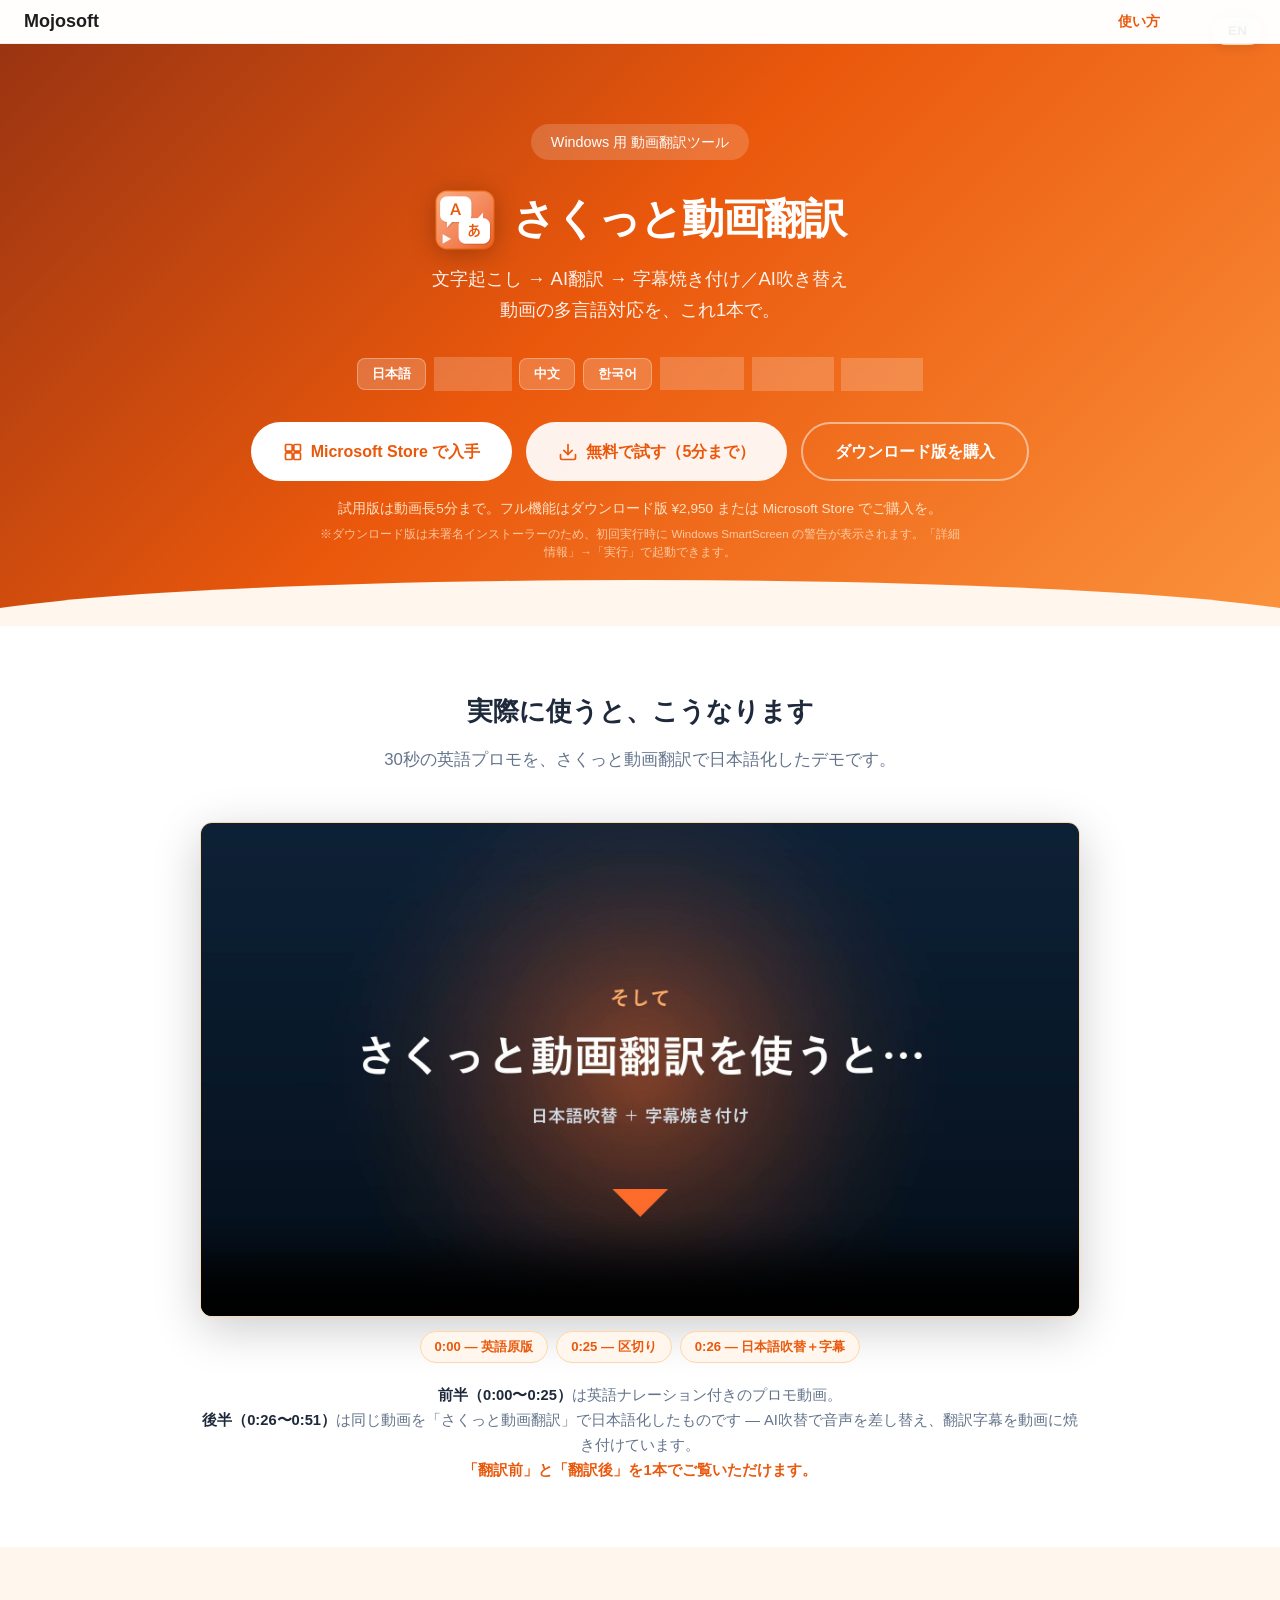
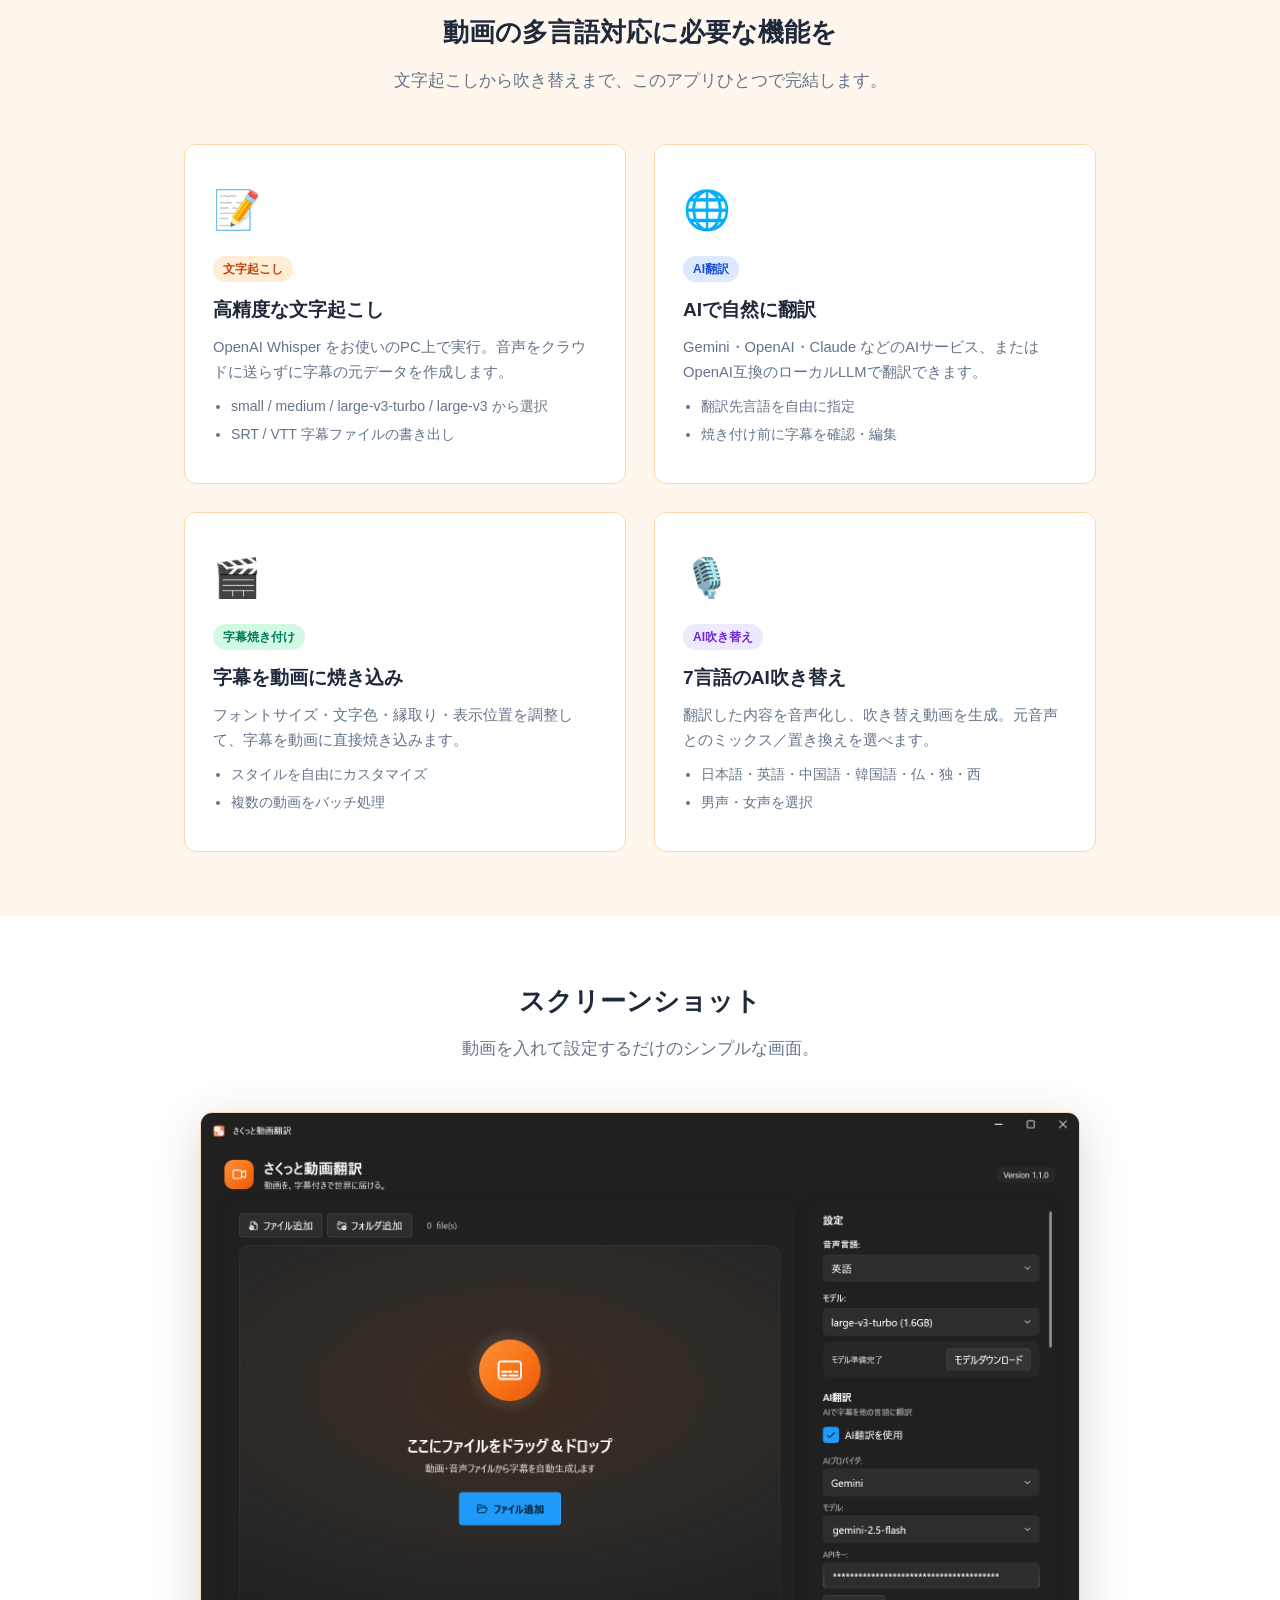
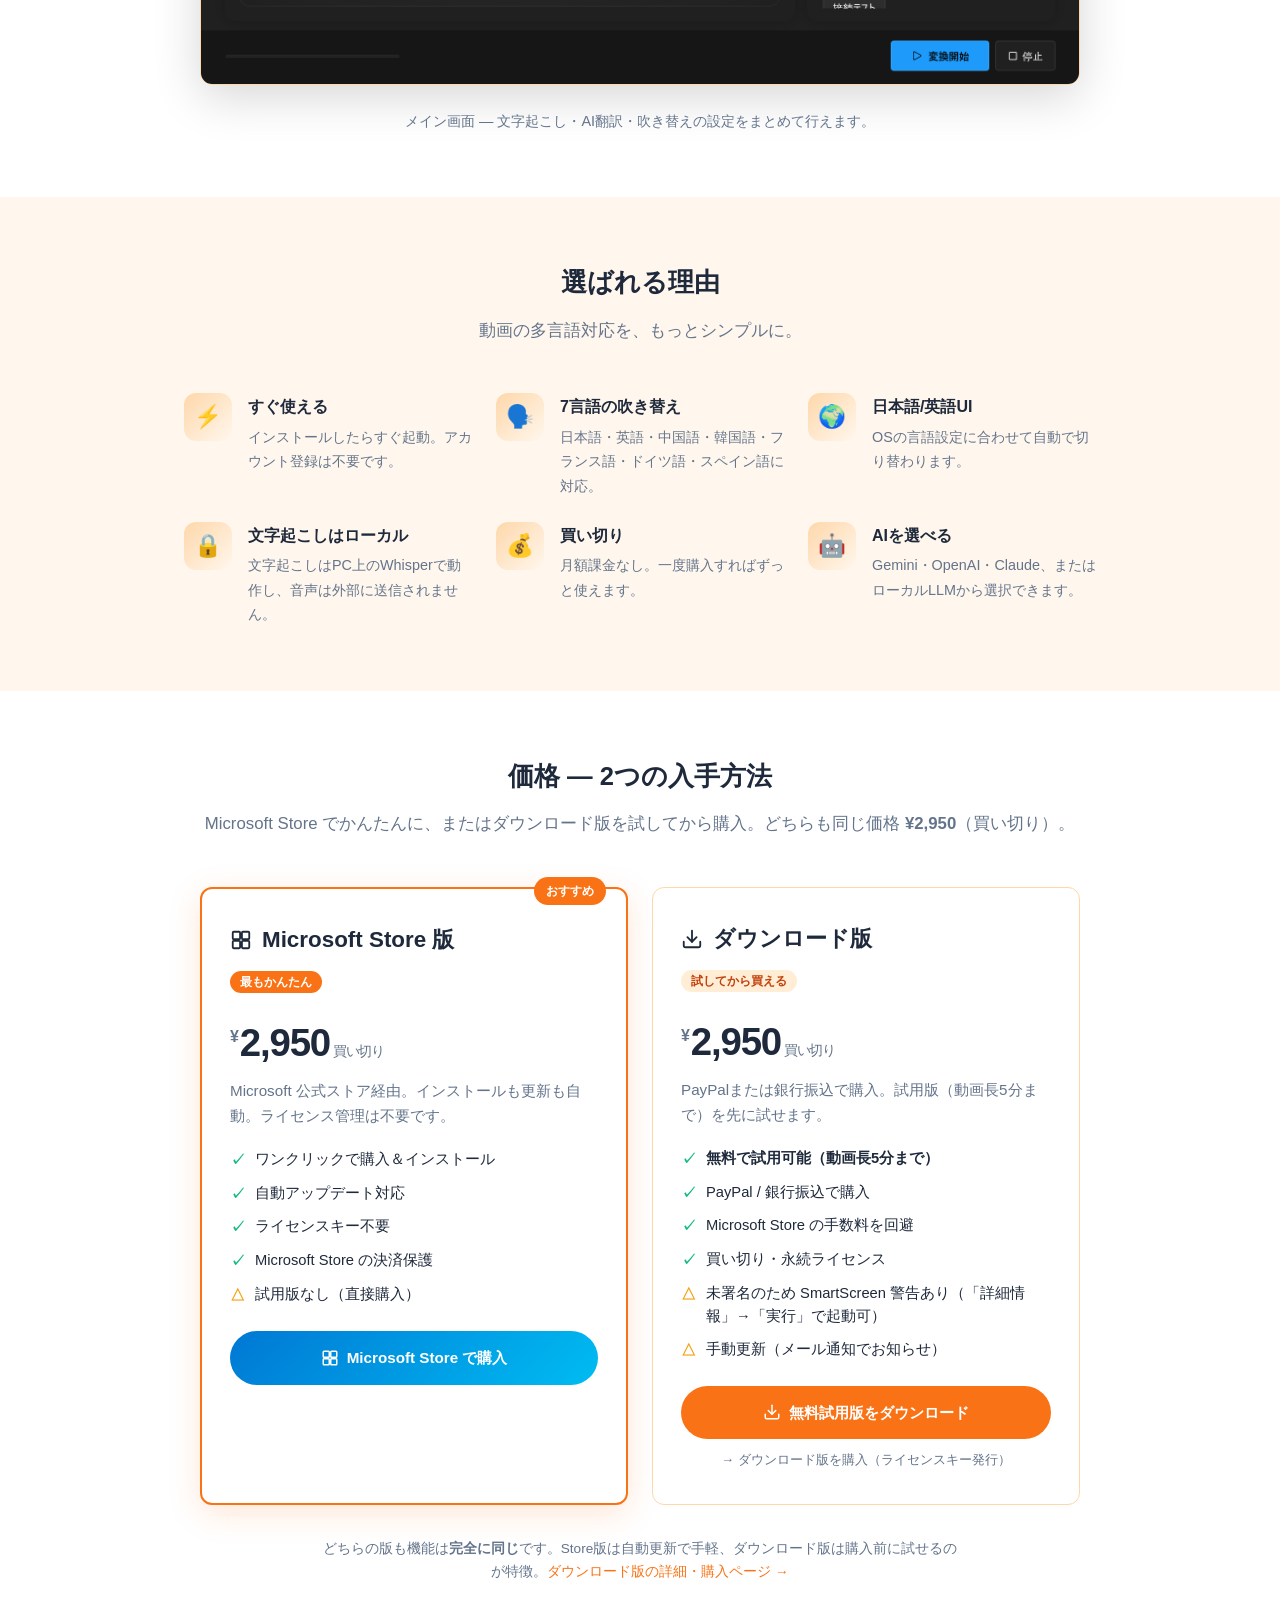
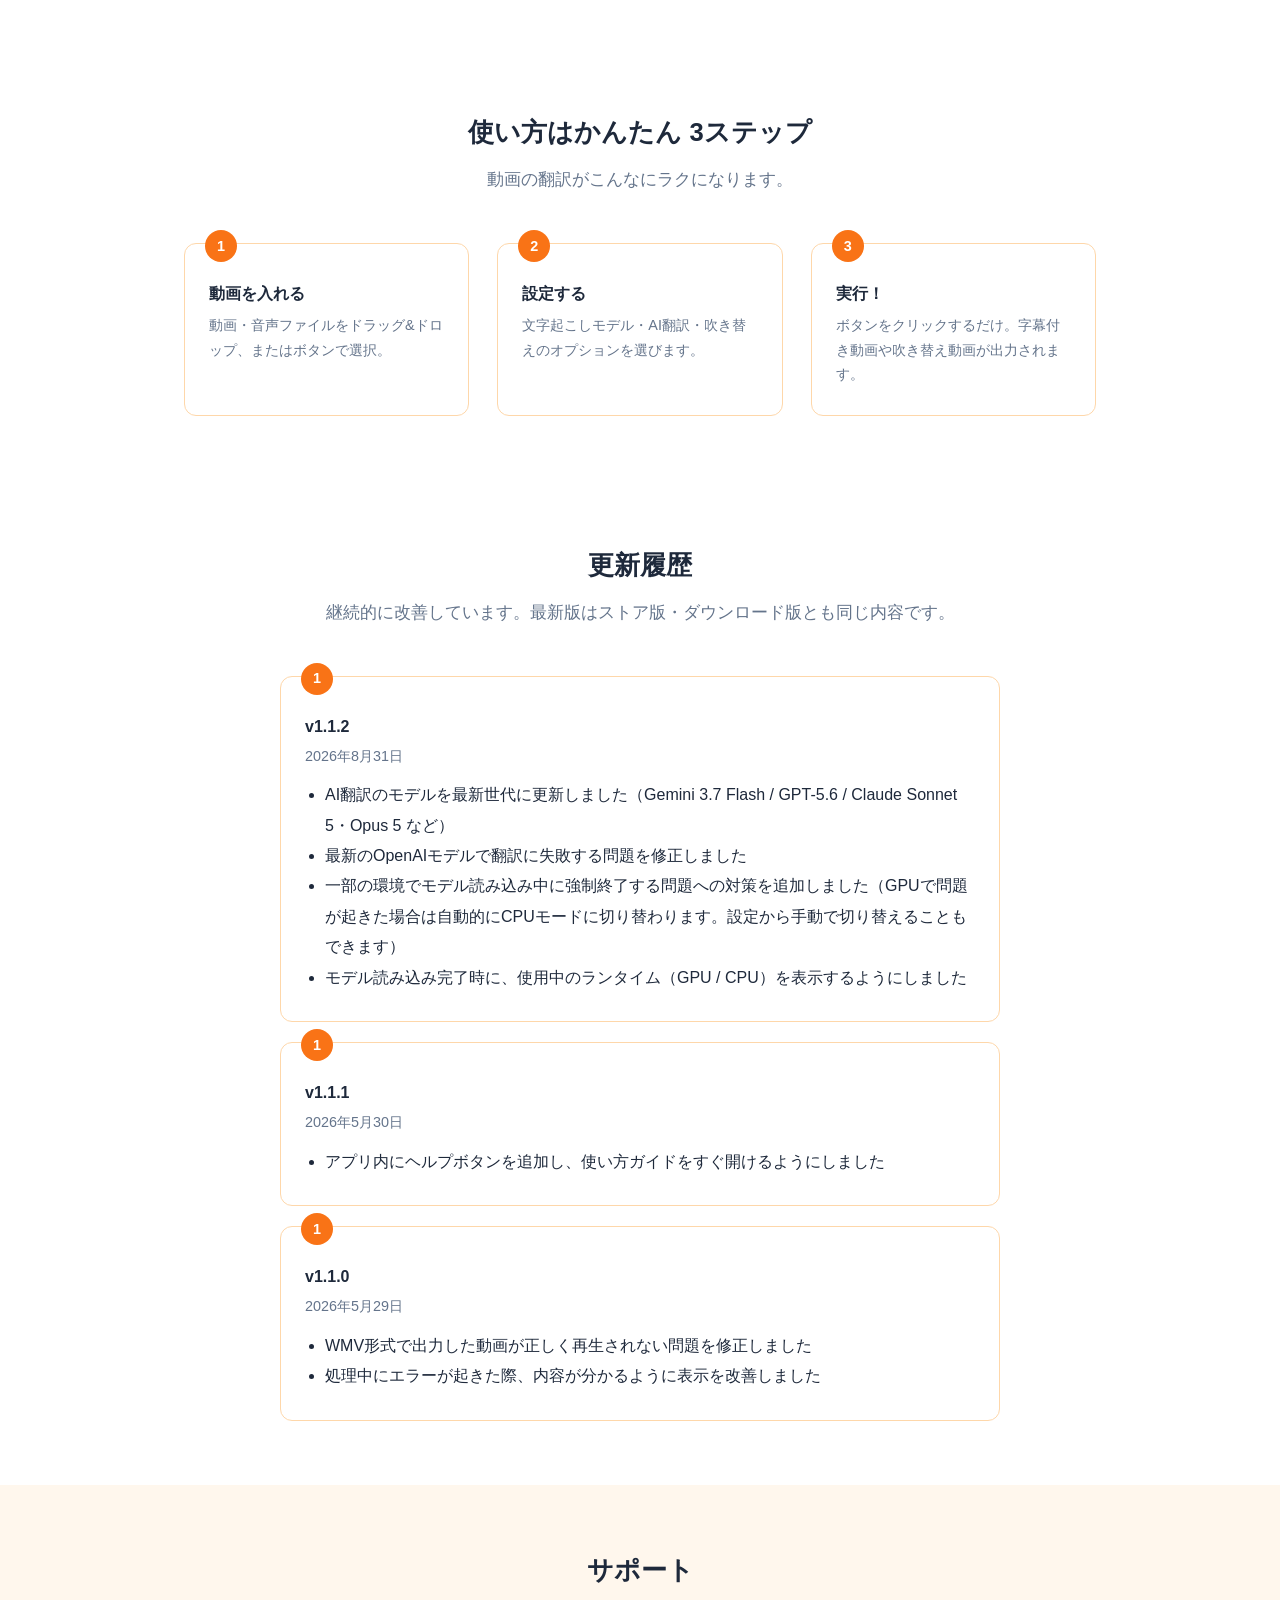
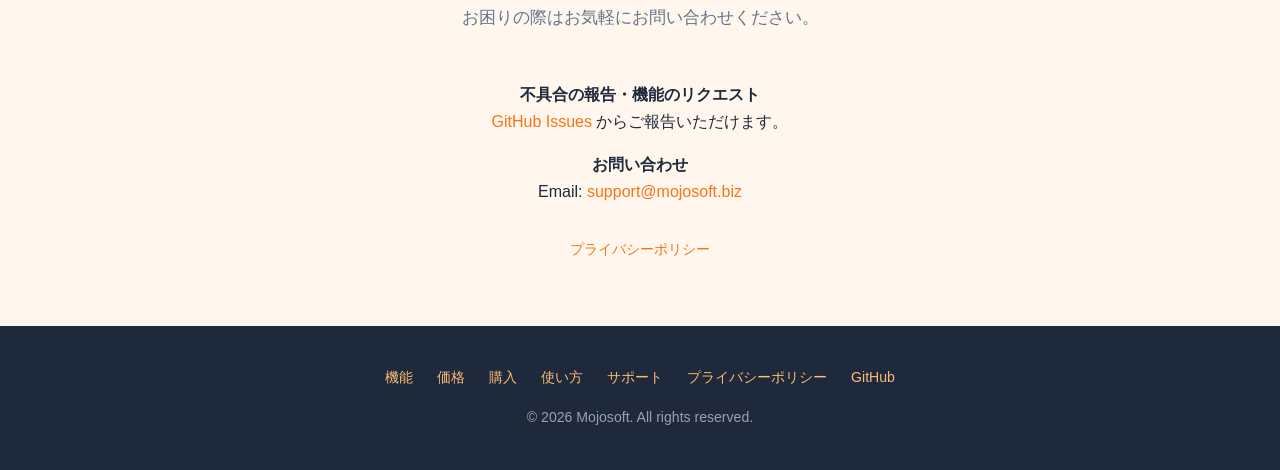
==== index.html @ 9b8fb0da "Restore original images and presentation; retain SEO metadata" ====
<!DOCTYPE html>
<html lang="ja" class="lang-ja">
<head>
<meta charset="UTF-8">
<meta name="viewport" content="width=device-width, initial-scale=1.0">
<title>さくっと動画翻訳｜AI文字起こし・翻訳字幕・吹き替えソフト</title>
<meta name="description" content="動画の文字起こし、AI翻訳、字幕の焼き付け、AI吹き替えをひとつにまとめたWindows用ソフト。7言語のAI吹き替えに対応し、動画の多言語化を支援します。機能・使い方・購入方法を公式ページで確認できます。">
<link rel="icon" type="image/x-icon" href="favicon.ico">
<link rel="icon" type="image/png" sizes="32x32" href="favicon-32.png">
<link rel="apple-touch-icon" href="apple-touch-icon.png">
<style>
*{margin:0;padding:0;box-sizing:border-box}
:root{--primary:#F97316;--primary-dark:#EA580C;--accent:#FB923C;--bg:#FFF7ED;--card:#FFFFFF;--text:#1E293B;--muted:#64748B;--border:#FED7AA;--radius:12px}
body{font-family:"Segoe UI","Meiryo","Hiragino Sans",sans-serif;background:var(--bg);color:var(--text);line-height:1.7}
a{color:var(--primary);text-decoration:none}
a:hover{text-decoration:underline}

/* Language toggle */
.lang-toggle{position:fixed;top:16px;right:16px;z-index:1000;background:rgba(255,255,255,.92);border:1px solid var(--border);border-radius:999px;padding:6px 16px;font-size:.85rem;font-weight:600;cursor:pointer;box-shadow:0 2px 12px rgba(0,0,0,.1);transition:background .2s}
.lang-toggle:hover{background:#fff;box-shadow:0 4px 16px rgba(0,0,0,.15)}
[data-lang="ja"] .en,[data-lang="en"] .ja{display:none!important}

/* Hero */
.hero{background:linear-gradient(135deg,#9A3412 0%,#EA580C 45%,#FB923C 100%);color:#fff;padding:80px 24px 64px;text-align:center;position:relative;overflow:hidden}
.hero::after{content:"";position:absolute;bottom:-2px;left:0;right:0;height:48px;background:var(--bg);clip-path:ellipse(55% 100% at 50% 100%)}
.hero-title{display:flex;align-items:center;justify-content:center;gap:16px;margin-bottom:8px}
.hero-title img{width:64px;height:64px;border-radius:16px;filter:drop-shadow(0 4px 12px rgba(0,0,0,.25))}
.hero h1{font-size:2.6rem;font-weight:800;letter-spacing:-.02em;margin:0}
.hero .subtitle{font-size:1.15rem;opacity:.92;margin-bottom:32px;font-weight:400}
.hero .tagline{display:inline-block;background:rgba(255,255,255,.18);border-radius:999px;padding:6px 20px;font-size:.9rem;margin-bottom:24px;backdrop-filter:blur(4px)}
.hero .formats{display:flex;gap:8px;justify-content:center;flex-wrap:wrap;margin-bottom:32px}
.hero .format-badge{background:rgba(255,255,255,.2);border:1px solid rgba(255,255,255,.3);border-radius:8px;padding:4px 14px;font-size:.82rem;font-weight:600;backdrop-filter:blur(4px)}
.cta-group{display:flex;gap:14px;justify-content:center;flex-wrap:wrap}
.btn{display:inline-flex;align-items:center;gap:8px;padding:14px 32px;border-radius:999px;font-size:1rem;font-weight:600;transition:transform .15s,box-shadow .15s;cursor:pointer;border:none}
.btn-primary{background:#fff;color:var(--primary-dark)}
.btn-primary:hover{transform:translateY(-2px);box-shadow:0 8px 24px rgba(0,0,0,.18);text-decoration:none}
.btn-secondary{background:rgba(255,255,255,.92);color:var(--primary-dark)}
.btn-secondary:hover{background:#fff;transform:translateY(-2px);box-shadow:0 8px 24px rgba(0,0,0,.18);text-decoration:none}
.btn-outline{background:transparent;color:#fff;border:2px solid rgba(255,255,255,.5)}
.btn-outline:hover{background:rgba(255,255,255,.12);text-decoration:none}
.trial-note{margin-top:16px;font-size:.85rem;opacity:.92;color:#FFEDD5;font-weight:500}
.smartscreen-note{margin-top:6px;font-size:.72rem;opacity:.72;color:#FFEDD5;max-width:640px;margin-left:auto;margin-right:auto;line-height:1.55}

/* Pricing */
.pricing-section{background:#fff}
.pricing-grid{display:grid;grid-template-columns:repeat(2,1fr);gap:24px;max-width:880px;margin:0 auto}
.pricing-card-lp{background:var(--card);border:1px solid var(--border);border-radius:var(--radius);padding:32px 28px;position:relative;transition:transform .2s,box-shadow .2s}
.pricing-card-lp:hover{transform:translateY(-4px);box-shadow:0 16px 48px rgba(249,115,22,.16)}
.pricing-card-lp.featured{border:2px solid var(--primary);box-shadow:0 8px 32px rgba(249,115,22,.18)}
.pricing-card-lp.featured::before{content:"おすすめ";position:absolute;top:-12px;right:20px;background:var(--primary);color:#fff;font-size:.75rem;font-weight:700;padding:4px 12px;border-radius:999px}
[data-lang="en"] .pricing-card-lp.featured::before{content:"Recommended"}
.pricing-card-lp h3{font-size:1.4rem;font-weight:800;margin-bottom:8px;display:flex;align-items:center;gap:10px}
.pricing-card-lp .pricing-badge{font-size:.78rem;font-weight:600;padding:4px 10px;border-radius:999px;background:#FFEDD5;color:#C2410C}
.pricing-card-lp.featured .pricing-badge{background:var(--primary);color:#fff}
.pricing-card-lp .pricing-price-lp{font-size:2.4rem;font-weight:900;letter-spacing:-.03em;margin-bottom:4px;color:var(--text)}
.pricing-card-lp .pricing-price-lp .currency{font-size:1rem;font-weight:600;vertical-align:super;margin-right:2px;color:var(--muted)}
.pricing-card-lp .pricing-price-lp .unit{font-size:.85rem;font-weight:400;color:var(--muted)}
.pricing-card-lp .pricing-tagline{color:var(--muted);font-size:.95rem;margin-bottom:20px;line-height:1.6}
.pricing-card-lp ul{list-style:none;margin-bottom:24px;display:flex;flex-direction:column;gap:10px}
.pricing-card-lp ul li{display:flex;gap:10px;align-items:flex-start;font-size:.92rem;color:var(--text);line-height:1.55}
.pricing-card-lp ul li::before{content:'✓';color:#10B981;font-weight:700;flex-shrink:0;margin-top:1px}
.pricing-card-lp ul li.con::before{content:'△';color:#F59E0B}
.pricing-cta{display:flex;align-items:center;justify-content:center;gap:8px;width:100%;padding:14px 20px;border-radius:999px;font-size:.95rem;font-weight:700;text-decoration:none;transition:all .15s;border:none;cursor:pointer;box-sizing:border-box}
.pricing-cta.cta-store{background:linear-gradient(135deg,#0078D4,#00BCF2);color:#fff}
.pricing-cta.cta-store:hover{background:linear-gradient(135deg,#006CBD,#00A8D8);transform:translateY(-2px);box-shadow:0 8px 24px rgba(0,120,212,.3);text-decoration:none;color:#fff}
.pricing-cta.cta-dl{background:var(--primary);color:#fff}
.pricing-cta.cta-dl:hover{background:var(--primary-dark);transform:translateY(-2px);box-shadow:0 8px 24px rgba(249,115,22,.3);text-decoration:none;color:#fff}
.pricing-cta-secondary{display:block;text-align:center;margin-top:10px;font-size:.82rem;color:var(--muted)}
.pricing-note{text-align:center;color:var(--muted);font-size:.85rem;margin-top:32px;max-width:640px;margin-left:auto;margin-right:auto;line-height:1.7}
@media(max-width:700px){
  .pricing-grid{grid-template-columns:1fr}
}

/* Container */
.container{max-width:960px;margin:0 auto;padding:0 24px}

/* Section */
.section{padding:64px 0}
.section-title{font-size:1.6rem;font-weight:700;text-align:center;margin-bottom:12px}
.section-desc{text-align:center;color:var(--muted);margin-bottom:48px;font-size:1.05rem}

/* Feature cards */
.feature-grid{display:grid;grid-template-columns:repeat(2,1fr);gap:28px}
.feature-card{background:var(--card);border:1px solid var(--border);border-radius:var(--radius);padding:32px 28px;transition:transform .2s,box-shadow .2s}
.feature-card:hover{transform:translateY(-4px);box-shadow:0 12px 40px rgba(249,115,22,.15)}
.feature-card .feature-icon{font-size:2.4rem;margin-bottom:12px;display:block}
.feature-card .feature-tag{display:inline-block;font-size:.75rem;font-weight:600;padding:3px 10px;border-radius:999px;margin-bottom:12px}
.feature-tag.transcribe{background:#FFEDD5;color:#C2410C}
.feature-tag.translate{background:#DBEAFE;color:#1D4ED8}
.feature-tag.subtitle{background:#D1FAE5;color:#047857}
.feature-tag.dub{background:#EDE9FE;color:#6D28D9}
.feature-card h3{font-size:1.2rem;margin-bottom:8px;font-weight:700}
.feature-card p{font-size:.92rem;color:var(--muted);line-height:1.7}
.feature-card ul{margin-top:10px;padding-left:18px;font-size:.88rem;color:var(--muted)}
.feature-card ul li{margin-bottom:4px}

/* Screenshot */
.shot{max-width:880px;margin:0 auto}
.shot img{width:100%;border-radius:var(--radius);box-shadow:0 12px 48px rgba(0,0,0,.16);border:1px solid var(--border)}
.shot .caption{text-align:center;color:var(--muted);font-size:.9rem;margin-top:16px}

/* Demo video */
.video-section{background:#fff}
.video-wrap{max-width:880px;margin:0 auto}
.video-wrap video{width:100%;aspect-ratio:16/9;border-radius:var(--radius);box-shadow:0 12px 48px rgba(0,0,0,.2);border:1px solid var(--border);background:#000;display:block;object-fit:cover}
.video-caption{text-align:center;color:var(--muted);font-size:.92rem;margin-top:20px;line-height:1.7}
.video-caption strong{color:var(--text)}
.video-timeline{display:flex;gap:8px;justify-content:center;flex-wrap:wrap;margin-top:14px;font-size:.82rem}
.video-timeline span{background:#FFF7ED;border:1px solid var(--border);border-radius:999px;padding:4px 14px;color:var(--primary-dark);font-weight:600}

/* Points */
.points{display:grid;grid-template-columns:repeat(auto-fit,minmax(260px,1fr));gap:24px;margin-top:40px}
.point{display:flex;gap:16px;align-items:flex-start}
.point-icon{flex-shrink:0;width:48px;height:48px;border-radius:12px;background:linear-gradient(135deg,#FED7AA,#FFF7ED);display:flex;align-items:center;justify-content:center;font-size:1.4rem}
.point h3{font-size:1rem;margin-bottom:4px}
.point p{font-size:.9rem;color:var(--muted)}

/* Steps */
.steps{display:grid;grid-template-columns:repeat(auto-fit,minmax(240px,1fr));gap:28px;counter-reset:step}
.step{background:var(--card);border:1px solid var(--border);border-radius:var(--radius);padding:28px 24px;position:relative}
.step::before{counter-increment:step;content:counter(step);position:absolute;top:-14px;left:20px;width:32px;height:32px;border-radius:50%;background:var(--primary);color:#fff;font-weight:700;font-size:.9rem;display:flex;align-items:center;justify-content:center}
.step h3{margin-top:8px;font-size:1rem;margin-bottom:6px}
.step p{font-size:.9rem;color:var(--muted)}

/* Footer */
footer{background:#1E293B;color:#CBD5E1;padding:40px 24px;text-align:center;font-size:.88rem}
footer a{color:#FDBA74}
footer .footer-links{margin-bottom:16px;display:flex;gap:24px;justify-content:center;flex-wrap:wrap}
footer .copyright{opacity:.7;margin-top:8px}

/* Responsive */
@media(max-width:700px){
  .hero h1{font-size:2rem}
  .hero .subtitle{font-size:1rem}
  .feature-grid{grid-template-columns:1fr}
  .section{padding:48px 0}
}
</style>
  <link rel="canonical" href="https://mojosoftjp.github.io/sakutto-videotranslator/">
  <link rel="alternate" href="https://mojosoftjp.github.io/sakutto-videotranslator/" hreflang="ja">
  <link rel="alternate" href="https://mojosoftjp.github.io/sakutto-videotranslator/en/" hreflang="en">
  <link rel="alternate" href="https://mojosoftjp.github.io/sakutto-videotranslator/" hreflang="x-default">
  <meta name="robots" content="index, follow, max-image-preview:large">
  <meta property="og:title" content="さくっと動画翻訳｜AI文字起こし・翻訳字幕・吹き替えソフト">
  <meta property="og:description" content="動画の文字起こし、AI翻訳、字幕の焼き付け、AI吹き替えをひとつにまとめたWindows用ソフト。7言語のAI吹き替えに対応し、動画の多言語化を支援します。機能・使い方・購入方法を公式ページで確認できます。">
  <meta property="og:url" content="https://mojosoftjp.github.io/sakutto-videotranslator/">
  <meta property="og:type" content="website">
  <meta property="og:site_name" content="Mojosoft">
  <meta property="og:locale" content="ja_JP">
  <meta name="twitter:title" content="さくっと動画翻訳｜AI文字起こし・翻訳字幕・吹き替えソフト">
  <meta name="twitter:description" content="動画の文字起こし、AI翻訳、字幕の焼き付け、AI吹き替えをひとつにまとめたWindows用ソフト。7言語のAI吹き替えに対応し、動画の多言語化を支援します。機能・使い方・購入方法を公式ページで確認できます。">
  <meta property="og:image" content="https://mojosoftjp.github.io/sakutto-videotranslator/ja-main.png">
  <meta name="twitter:image" content="https://mojosoftjp.github.io/sakutto-videotranslator/ja-main.png">
  <meta property="og:image:alt" content="さくっと動画翻訳｜AI文字起こし・翻訳字幕・吹き替えソフト">
  <meta name="twitter:image:alt" content="さくっと動画翻訳｜AI文字起こし・翻訳字幕・吹き替えソフト">
  <meta property="og:image:width" content="1800">
  <meta property="og:image:height" content="1170">
  <meta name="twitter:card" content="summary_large_image">
<script type="application/ld+json">
{
  "@context": "https://schema.org",
  "@graph": [
    {
      "@type": "SoftwareApplication",
      "@id": "https://mojosoftjp.github.io/sakutto-videotranslator/#software",
      "name": "さくっと動画翻訳",
      "url": "https://mojosoftjp.github.io/sakutto-videotranslator/",
      "description": "動画の文字起こし、AI翻訳、字幕の焼き付け、AI吹き替えをひとつにまとめたWindows用ソフト。7言語のAI吹き替えに対応し、動画の多言語化を支援します。機能・使い方・購入方法を公式ページで確認できます。",
      "image": "https://mojosoftjp.github.io/sakutto-videotranslator/ja-main.png",
      "operatingSystem": "Windows",
      "applicationCategory": "MultimediaApplication",
      "inLanguage": "ja",
      "publisher": {
        "@type": "Organization",
        "@id": "https://mojosoft.biz/#organization",
        "name": "Mojosoft",
        "url": "https://mojosoft.biz/"
      }
    },
    {
      "@type": "BreadcrumbList",
      "@id": "https://mojosoftjp.github.io/sakutto-videotranslator/#breadcrumb",
      "itemListElement": [
        {
          "@type": "ListItem",
          "position": 1,
          "name": "Mojosoft",
          "item": "https://mojosoft.biz/"
        },
        {
          "@type": "ListItem",
          "position": 2,
          "name": "さくっと動画翻訳",
          "item": "https://mojosoftjp.github.io/sakutto-videotranslator/"
        }
      ]
    },
    {
      "@type": "WebPage",
      "@id": "https://mojosoftjp.github.io/sakutto-videotranslator/#webpage",
      "url": "https://mojosoftjp.github.io/sakutto-videotranslator/",
      "name": "さくっと動画翻訳｜AI文字起こし・翻訳字幕・吹き替えソフト",
      "inLanguage": "ja",
      "mainEntity": {
        "@id": "https://mojosoftjp.github.io/sakutto-videotranslator/#software"
      },
      "breadcrumb": {
        "@id": "https://mojosoftjp.github.io/sakutto-videotranslator/#breadcrumb"
      }
    }
  ]
}
</script>
</head>
<body data-lang="ja">

<!-- Mojosoft Header -->
<nav style="position:fixed;top:0;left:0;right:0;z-index:9999;background:rgba(255,255,255,.85);backdrop-filter:saturate(180%) blur(20px);-webkit-backdrop-filter:saturate(180%) blur(20px);border-bottom:1px solid rgba(0,0,0,.06);height:44px;display:flex;align-items:center;justify-content:space-between;padding:0 24px;">
  <a href="https://mojosoft.biz/" style="font-size:18px;font-weight:700;color:#1D1D1F;text-decoration:none;font-family:'Noto Sans JP',sans-serif;">Mojosoft</a>
  <a href="help.html" style="font-size:14px;font-weight:600;color:var(--primary-dark);text-decoration:none;font-family:'Noto Sans JP',sans-serif;margin-right:96px;"><span class="ja">使い方</span><span class="en">Guide</span></a>
</nav>
<div style="height:44px;"></div>

<!-- Language toggle -->
<button class="lang-toggle" onclick="toggleLang()">
  <span class="ja">EN</span>
  <span class="en">日本語</span>
</button>

<!-- Hero -->
<header class="hero">
  <div class="ja"><div class="tagline">Windows 用 動画翻訳ツール</div></div>
  <div class="en"><div class="tagline">Video Translation Tool for Windows</div></div>
  <div class="hero-title">
    <img src="logo.png" alt="Snap Video Translator icon">
    <h1><span class="ja">さくっと動画翻訳</span><span class="en">Snap Video Translator</span></h1>
  </div>
  <p class="subtitle">
    <span class="ja">文字起こし → AI翻訳 → 字幕焼き付け／AI吹き替え<br>動画の多言語対応を、これ1本で。</span>
    <span class="en">Transcribe → Translate → Burn-in Subtitles or AI Dub<br>Everything you need to localize a video, in one app.</span>
  </p>
  <div class="formats">
    <span class="format-badge">日本語</span>
    <span class="format-badge">English</span>
    <span class="format-badge">中文</span>
    <span class="format-badge">한국어</span>
    <span class="format-badge">Français</span>
    <span class="format-badge">Deutsch</span>
    <span class="format-badge">Español</span>
  </div>
  <div class="cta-group">
    <a href="https://apps.microsoft.com/detail/9N66P79HM5LB?cid=lp-index" class="btn btn-primary">
      <svg width="20" height="20" viewBox="0 0 24 24" fill="none" stroke="currentColor" stroke-width="2"><rect x="3" y="3" width="8" height="8" rx="1"/><rect x="13" y="3" width="8" height="8" rx="1"/><rect x="3" y="13" width="8" height="8" rx="1"/><rect x="13" y="13" width="8" height="8" rx="1"/></svg>
      <span class="ja">Microsoft Store で入手</span><span class="en">Get on Microsoft Store</span>
    </a>
    <a href="https://mojosoft.biz/SakuttoVideoTranslator_Setup_1.1.2.exe" class="btn btn-secondary" download>
      <svg width="20" height="20" viewBox="0 0 24 24" fill="none" stroke="currentColor" stroke-width="2" stroke-linecap="round" stroke-linejoin="round"><path d="M21 15v4a2 2 0 0 1-2 2H5a2 2 0 0 1-2-2v-4"/><polyline points="7 10 12 15 17 10"/><line x1="12" y1="15" x2="12" y2="3"/></svg>
      <span class="ja">無料で試す（5分まで）</span><span class="en">Free Trial (up to 5 min)</span>
    </a>
    <a href="purchase.html" class="btn btn-outline">
      <span class="ja">ダウンロード版を購入</span><span class="en">Buy Download Edition</span>
    </a>
  </div>
  <p class="trial-note">
    <span class="ja">試用版は動画長5分まで。フル機能はダウンロード版 ¥2,950 または Microsoft Store でご購入を。</span>
    <span class="en">Trial limited to 5 min per video. Buy the full edition for ¥2,950 (download) or via Microsoft Store.</span>
  </p>
  <p class="smartscreen-note">
    <span class="ja">※ダウンロード版は未署名インストーラーのため、初回実行時に Windows SmartScreen の警告が表示されます。「詳細情報」→「実行」で起動できます。</span>
    <span class="en">Note: The download installer is unsigned. Windows SmartScreen may warn on first run — click "More info" → "Run anyway" to launch.</span>
  </p>
</header>

<!-- Demo video -->
<section class="section video-section">
  <div class="container">
    <h2 class="section-title"><span class="ja">実際に使うと、こうなります</span><span class="en">See It in Action</span></h2>
    <p class="section-desc">
      <span class="ja">30秒の英語プロモを、さくっと動画翻訳で日本語化したデモです。</span>
      <span class="en">A 30-second look at what Snap Video Translator does.</span>
    </p>
    <div class="video-wrap">
      <video class="ja" controls playsinline preload="metadata" poster="poster_ja.jpg">
        <source src="combined_demo.mp4" type="video/mp4">
        お使いのブラウザは動画再生に対応していません。
      </video>
      <video class="en" controls playsinline preload="metadata" poster="poster_en.jpg">
        <source src="snap_video_translator_promo.mp4" type="video/mp4">
        Your browser does not support the video tag.
      </video>

      <div class="ja">
        <div class="video-timeline">
          <span>0:00 — 英語原版</span>
          <span>0:25 — 区切り</span>
          <span>0:26 — 日本語吹替＋字幕</span>
        </div>
        <p class="video-caption">
          <strong>前半（0:00〜0:25）</strong>は英語ナレーション付きのプロモ動画。<br>
          <strong>後半（0:26〜0:51）</strong>は同じ動画を「さくっと動画翻訳」で日本語化したものです — AI吹替で音声を差し替え、翻訳字幕を動画に焼き付けています。<br>
          <span style="color:var(--primary-dark);font-weight:600">「翻訳前」と「翻訳後」を1本でご覧いただけます。</span>
        </p>
      </div>
      <div class="en">
        <p class="video-caption">
          A 30-second product video showing the core flow — drop a video, transcribe the speech, translate with AI, and choose burn-in subtitles or AI dubbing in 7 languages.
        </p>
      </div>
    </div>
  </div>
</section>

<!-- Feature overview cards -->
<section id="features" class="section">
  <div class="container">
    <h2 class="section-title"><span class="ja">動画の多言語対応に必要な機能を</span><span class="en">Everything You Need to Localize Video</span></h2>
    <p class="section-desc"><span class="ja">文字起こしから吹き替えまで、このアプリひとつで完結します。</span><span class="en">From transcription to dubbing — one app covers it all.</span></p>
    <div class="feature-grid">
      <!-- 1: Transcribe -->
      <div class="feature-card">
        <span class="feature-icon">&#x1F4DD;</span>
        <span class="feature-tag transcribe"><span class="ja">文字起こし</span><span class="en">Transcribe</span></span>
        <h3><span class="ja">高精度な文字起こし</span><span class="en">Accurate Transcription</span></h3>
        <p><span class="ja">OpenAI Whisper をお使いのPC上で実行。音声をクラウドに送らずに字幕の元データを作成します。</span><span class="en">Runs OpenAI Whisper on your own PC. Builds the subtitle source without sending audio to the cloud.</span></p>
        <ul>
          <li><span class="ja">small / medium / large-v3-turbo / large-v3 から選択</span><span class="en">Choose small / medium / large-v3-turbo / large-v3</span></li>
          <li><span class="ja">SRT / VTT 字幕ファイルの書き出し</span><span class="en">Export subtitles as SRT / VTT</span></li>
        </ul>
      </div>
      <!-- 2: Translate -->
      <div class="feature-card">
        <span class="feature-icon">&#x1F310;</span>
        <span class="feature-tag translate"><span class="ja">AI翻訳</span><span class="en">AI Translation</span></span>
        <h3><span class="ja">AIで自然に翻訳</span><span class="en">Natural AI Translation</span></h3>
        <p><span class="ja">Gemini・OpenAI・Claude などのAIサービス、またはOpenAI互換のローカルLLMで翻訳できます。</span><span class="en">Translate with AI services like Gemini, OpenAI, and Claude, or an OpenAI-compatible local LLM.</span></p>
        <ul>
          <li><span class="ja">翻訳先言語を自由に指定</span><span class="en">Pick any target language</span></li>
          <li><span class="ja">焼き付け前に字幕を確認・編集</span><span class="en">Review and edit subtitles before burn-in</span></li>
        </ul>
      </div>
      <!-- 3: Subtitle burn-in -->
      <div class="feature-card">
        <span class="feature-icon">&#x1F3AC;</span>
        <span class="feature-tag subtitle"><span class="ja">字幕焼き付け</span><span class="en">Subtitle Burn-in</span></span>
        <h3><span class="ja">字幕を動画に焼き込み</span><span class="en">Burn Subtitles into Video</span></h3>
        <p><span class="ja">フォントサイズ・文字色・縁取り・表示位置を調整して、字幕を動画に直接焼き込みます。</span><span class="en">Adjust font size, color, outline, and position, then burn subtitles directly into the video.</span></p>
        <ul>
          <li><span class="ja">スタイルを自由にカスタマイズ</span><span class="en">Fully customizable styling</span></li>
          <li><span class="ja">複数の動画をバッチ処理</span><span class="en">Batch-process multiple videos</span></li>
        </ul>
      </div>
      <!-- 4: AI dubbing -->
      <div class="feature-card">
        <span class="feature-icon">&#x1F399;&#xFE0F;</span>
        <span class="feature-tag dub"><span class="ja">AI吹き替え</span><span class="en">AI Dubbing</span></span>
        <h3><span class="ja">7言語のAI吹き替え</span><span class="en">AI Dubbing in 7 Languages</span></h3>
        <p><span class="ja">翻訳した内容を音声化し、吹き替え動画を生成。元音声とのミックス／置き換えを選べます。</span><span class="en">Turns the translation into speech and generates a dubbed video. Mix with or replace the original audio.</span></p>
        <ul>
          <li><span class="ja">日本語・英語・中国語・韓国語・仏・独・西</span><span class="en">JA / EN / ZH / KO / FR / DE / ES</span></li>
          <li><span class="ja">男声・女声を選択</span><span class="en">Male or female voice</span></li>
        </ul>
      </div>
    </div>
  </div>
</section>

<!-- Screenshot -->
<section class="section" style="background:#fff">
  <div class="container">
    <h2 class="section-title"><span class="ja">スクリーンショット</span><span class="en">Screenshot</span></h2>
    <p class="section-desc"><span class="ja">動画を入れて設定するだけのシンプルな画面。</span><span class="en">A simple screen — just add a video and configure.</span></p>
    <div class="shot">
      <img class="ja" src="ja-main.png" alt="さくっと動画翻訳の画面" loading="lazy">
      <img class="en" src="en-main.png" alt="Snap Video Translator screen" loading="lazy">
      <p class="caption"><span class="ja">メイン画面 — 文字起こし・AI翻訳・吹き替えの設定をまとめて行えます。</span><span class="en">Main window — transcription, AI translation, and dubbing settings all in one place.</span></p>
    </div>
  </div>
</section>

<!-- Why choose -->
<section class="section">
  <div class="container">
    <h2 class="section-title"><span class="ja">選ばれる理由</span><span class="en">Why Choose It</span></h2>
    <p class="section-desc"><span class="ja">動画の多言語対応を、もっとシンプルに。</span><span class="en">Localizing video, made simpler.</span></p>
    <div class="points">
      <div class="point">
        <div class="point-icon">&#x26A1;</div>
        <div>
          <h3><span class="ja">すぐ使える</span><span class="en">Ready to Use</span></h3>
          <p><span class="ja">インストールしたらすぐ起動。アカウント登録は不要です。</span><span class="en">Launch right after install. No account signup required.</span></p>
        </div>
      </div>
      <div class="point">
        <div class="point-icon">&#x1F5E3;&#xFE0F;</div>
        <div>
          <h3><span class="ja">7言語の吹き替え</span><span class="en">Dubbing in 7 Languages</span></h3>
          <p><span class="ja">日本語・英語・中国語・韓国語・フランス語・ドイツ語・スペイン語に対応。</span><span class="en">Japanese, English, Chinese, Korean, French, German, and Spanish.</span></p>
        </div>
      </div>
      <div class="point">
        <div class="point-icon">&#x1F30D;</div>
        <div>
          <h3><span class="ja">日本語/英語UI</span><span class="en">Japanese / English UI</span></h3>
          <p><span class="ja">OSの言語設定に合わせて自動で切り替わります。</span><span class="en">Switches automatically based on your OS language.</span></p>
        </div>
      </div>
      <div class="point">
        <div class="point-icon">&#x1F512;</div>
        <div>
          <h3><span class="ja">文字起こしはローカル</span><span class="en">Local Transcription</span></h3>
          <p><span class="ja">文字起こしはPC上のWhisperで動作し、音声は外部に送信されません。</span><span class="en">Transcription runs locally with Whisper — your audio is not sent anywhere.</span></p>
        </div>
      </div>
      <div class="point">
        <div class="point-icon">&#x1F4B0;</div>
        <div>
          <h3><span class="ja">買い切り</span><span class="en">One-Time Purchase</span></h3>
          <p><span class="ja">月額課金なし。一度購入すればずっと使えます。</span><span class="en">No subscription. Buy once, use forever.</span></p>
        </div>
      </div>
      <div class="point">
        <div class="point-icon">&#x1F916;</div>
        <div>
          <h3><span class="ja">AIを選べる</span><span class="en">Choose Your AI</span></h3>
          <p><span class="ja">Gemini・OpenAI・Claude、またはローカルLLMから選択できます。</span><span class="en">Pick Gemini, OpenAI, Claude, or a local LLM.</span></p>
        </div>
      </div>
    </div>
  </div>
</section>

<!-- Pricing — Store vs Download comparison -->
<section id="pricing" class="section pricing-section">
  <div class="container">
    <h2 class="section-title"><span class="ja">価格 — 2つの入手方法</span><span class="en">Pricing — Two Ways to Get It</span></h2>
    <p class="section-desc"><span class="ja">Microsoft Store でかんたんに、またはダウンロード版を試してから購入。どちらも同じ価格 <strong>¥2,950</strong>（買い切り）。</span><span class="en">Get it easily from Microsoft Store, or try the download edition before buying. Same price either way — <strong>¥2,950</strong> (one-time).</span></p>

    <div class="pricing-grid">
      <!-- Microsoft Store -->
      <div class="pricing-card-lp featured">
        <h3>
          <svg width="22" height="22" viewBox="0 0 24 24" fill="none" stroke="currentColor" stroke-width="2"><rect x="3" y="3" width="8" height="8" rx="1"/><rect x="13" y="3" width="8" height="8" rx="1"/><rect x="3" y="13" width="8" height="8" rx="1"/><rect x="13" y="13" width="8" height="8" rx="1"/></svg>
          <span class="ja">Microsoft Store 版</span><span class="en">Microsoft Store</span>
        </h3>
        <span class="pricing-badge"><span class="ja">最もかんたん</span><span class="en">Easiest</span></span>
        <div class="pricing-price-lp" style="margin-top:16px"><span class="currency">¥</span>2,950<span class="unit"> <span class="ja">買い切り</span><span class="en">one-time</span></span></div>
        <p class="pricing-tagline">
          <span class="ja">Microsoft 公式ストア経由。インストールも更新も自動。ライセンス管理は不要です。</span>
          <span class="en">Official Microsoft Store. Auto install and update. No license management needed.</span>
        </p>
        <ul>
          <li><span class="ja">ワンクリックで購入＆インストール</span><span class="en">One-click purchase &amp; install</span></li>
          <li><span class="ja">自動アップデート対応</span><span class="en">Auto-updates</span></li>
          <li><span class="ja">ライセンスキー不要</span><span class="en">No license key required</span></li>
          <li><span class="ja">Microsoft Store の決済保護</span><span class="en">Microsoft Store buyer protection</span></li>
          <li class="con"><span class="ja">試用版なし（直接購入）</span><span class="en">No free trial (direct purchase)</span></li>
        </ul>
        <a href="https://apps.microsoft.com/detail/9N66P79HM5LB?cid=lp-index" class="pricing-cta cta-store">
          <svg width="18" height="18" viewBox="0 0 24 24" fill="none" stroke="currentColor" stroke-width="2"><rect x="3" y="3" width="8" height="8" rx="1"/><rect x="13" y="3" width="8" height="8" rx="1"/><rect x="3" y="13" width="8" height="8" rx="1"/><rect x="13" y="13" width="8" height="8" rx="1"/></svg>
          <span class="ja">Microsoft Store で購入</span><span class="en">Buy on Microsoft Store</span>
        </a>
      </div>

      <!-- Download Edition -->
      <div class="pricing-card-lp">
        <h3>
          <svg width="22" height="22" viewBox="0 0 24 24" fill="none" stroke="currentColor" stroke-width="2" stroke-linecap="round" stroke-linejoin="round"><path d="M21 15v4a2 2 0 0 1-2 2H5a2 2 0 0 1-2-2v-4"/><polyline points="7 10 12 15 17 10"/><line x1="12" y1="15" x2="12" y2="3"/></svg>
          <span class="ja">ダウンロード版</span><span class="en">Download Edition</span>
        </h3>
        <span class="pricing-badge"><span class="ja">試してから買える</span><span class="en">Try before you buy</span></span>
        <div class="pricing-price-lp" style="margin-top:16px"><span class="currency">¥</span>2,950<span class="unit"> <span class="ja">買い切り</span><span class="en">one-time</span></span></div>
        <p class="pricing-tagline">
          <span class="ja">PayPalまたは銀行振込で購入。試用版（動画長5分まで）を先に試せます。</span>
          <span class="en">Pay via PayPal or bank transfer. Try the trial first (5-min video limit).</span>
        </p>
        <ul>
          <li><span class="ja"><strong>無料で試用可能（動画長5分まで）</strong></span><span class="en"><strong>Free trial (up to 5 min per video)</strong></span></li>
          <li><span class="ja">PayPal / 銀行振込で購入</span><span class="en">Pay via PayPal or bank transfer</span></li>
          <li><span class="ja">Microsoft Store の手数料を回避</span><span class="en">Avoids Microsoft Store fees</span></li>
          <li><span class="ja">買い切り・永続ライセンス</span><span class="en">One-time purchase, permanent license</span></li>
          <li class="con"><span class="ja">未署名のため SmartScreen 警告あり（「詳細情報」→「実行」で起動可）</span><span class="en">Unsigned — SmartScreen warns on first run (click "More info" → "Run anyway")</span></li>
          <li class="con"><span class="ja">手動更新（メール通知でお知らせ）</span><span class="en">Manual updates (notified by email)</span></li>
        </ul>
        <a href="https://mojosoft.biz/SakuttoVideoTranslator_Setup_1.1.2.exe" class="pricing-cta cta-dl" download>
          <svg width="18" height="18" viewBox="0 0 24 24" fill="none" stroke="currentColor" stroke-width="2" stroke-linecap="round" stroke-linejoin="round"><path d="M21 15v4a2 2 0 0 1-2 2H5a2 2 0 0 1-2-2v-4"/><polyline points="7 10 12 15 17 10"/><line x1="12" y1="15" x2="12" y2="3"/></svg>
          <span class="ja">無料試用版をダウンロード</span><span class="en">Download Free Trial</span>
        </a>
        <a href="purchase.html" class="pricing-cta-secondary">
          <span class="ja">→ ダウンロード版を購入（ライセンスキー発行）</span><span class="en">→ Buy Download Edition (license key)</span>
        </a>
      </div>
    </div>

    <p class="pricing-note">
      <span class="ja">どちらの版も機能は<strong>完全に同じ</strong>です。Store版は自動更新で手軽、ダウンロード版は購入前に試せるのが特徴。<a href="purchase.html">ダウンロード版の詳細・購入ページ →</a></span>
      <span class="en">Both editions have <strong>identical features</strong>. Store version is convenient with auto-updates. Download edition lets you try before you buy. <a href="purchase.html">See download edition details →</a></span>
    </p>
  </div>
</section>

<!-- How to use -->
<section class="section" style="background:#fff">
  <div class="container">
    <h2 class="section-title"><span class="ja">使い方はかんたん 3ステップ</span><span class="en">Easy 3-Step Workflow</span></h2>
    <p class="section-desc"><span class="ja">動画の翻訳がこんなにラクになります。</span><span class="en">Translating a video has never been this easy.</span></p>
    <div class="steps">
      <div class="step">
        <h3><span class="ja">動画を入れる</span><span class="en">Add Your Video</span></h3>
        <p><span class="ja">動画・音声ファイルをドラッグ&amp;ドロップ、またはボタンで選択。</span><span class="en">Drag &amp; drop video/audio files, or select them with the button.</span></p>
      </div>
      <div class="step">
        <h3><span class="ja">設定する</span><span class="en">Configure</span></h3>
        <p><span class="ja">文字起こしモデル・AI翻訳・吹き替えのオプションを選びます。</span><span class="en">Choose the transcription model, AI translation, and dubbing options.</span></p>
      </div>
      <div class="step">
        <h3><span class="ja">実行！</span><span class="en">Run!</span></h3>
        <p><span class="ja">ボタンをクリックするだけ。字幕付き動画や吹き替え動画が出力されます。</span><span class="en">Just click the button. Out comes your subtitled or dubbed video.</span></p>
      </div>
    </div>
  </div>
</section>

<!-- Changelog -->
<section id="changelog" class="section" style="background:#fff">
  <div class="container">
    <h2 class="section-title"><span class="ja">更新履歴</span><span class="en">Changelog</span></h2>
    <p class="section-desc"><span class="ja">継続的に改善しています。最新版はストア版・ダウンロード版とも同じ内容です。</span><span class="en">We keep improving it. The Store and download editions share the same latest build.</span></p>
    <div style="max-width:720px;margin:0 auto">

      <div class="step" style="margin-bottom:20px">
        <h3 style="margin-bottom:4px">v1.1.2</h3>
        <p style="color:var(--muted);font-size:.9rem;margin-bottom:12px"><span class="ja">2026年8月31日</span><span class="en">August 31, 2026</span></p>
        <ul style="margin:0;padding-left:20px;line-height:1.9">
          <li><span class="ja">AI翻訳のモデルを最新世代に更新しました（Gemini 3.7 Flash / GPT-5.6 / Claude Sonnet 5・Opus 5 など）</span><span class="en">Updated the AI translation models to the latest generation (Gemini 3.7 Flash, GPT-5.6, Claude Sonnet 5 / Opus 5, and more)</span></li>
          <li><span class="ja">最新のOpenAIモデルで翻訳に失敗する問題を修正しました</span><span class="en">Fixed translation failures with the latest OpenAI models</span></li>
          <li><span class="ja">一部の環境でモデル読み込み中に強制終了する問題への対策を追加しました（GPUで問題が起きた場合は自動的にCPUモードに切り替わります。設定から手動で切り替えることもできます）</span><span class="en">Added protection against crashes while loading the speech model on some systems (it falls back to CPU mode automatically; you can also switch manually in settings)</span></li>
          <li><span class="ja">モデル読み込み完了時に、使用中のランタイム（GPU / CPU）を表示するようにしました</span><span class="en">The model status now shows which runtime is in use (GPU / CPU)</span></li>
        </ul>
      </div>

      <div class="step" style="margin-bottom:20px">
        <h3 style="margin-bottom:4px">v1.1.1</h3>
        <p style="color:var(--muted);font-size:.9rem;margin-bottom:12px"><span class="ja">2026年5月30日</span><span class="en">May 30, 2026</span></p>
        <ul style="margin:0;padding-left:20px;line-height:1.9">
          <li><span class="ja">アプリ内にヘルプボタンを追加し、使い方ガイドをすぐ開けるようにしました</span><span class="en">Added an in-app Help button that opens the user guide right away</span></li>
        </ul>
      </div>

      <div class="step">
        <h3 style="margin-bottom:4px">v1.1.0</h3>
        <p style="color:var(--muted);font-size:.9rem;margin-bottom:12px"><span class="ja">2026年5月29日</span><span class="en">May 29, 2026</span></p>
        <ul style="margin:0;padding-left:20px;line-height:1.9">
          <li><span class="ja">WMV形式で出力した動画が正しく再生されない問題を修正しました</span><span class="en">Fixed video output not playing correctly in WMV format</span></li>
          <li><span class="ja">処理中にエラーが起きた際、内容が分かるように表示を改善しました</span><span class="en">Improved the error messages shown when processing fails</span></li>
        </ul>
      </div>

    </div>
  </div>
</section>

<!-- Support -->
<section id="support" class="section">
  <div class="container">
    <h2 class="section-title"><span class="ja">サポート</span><span class="en">Support</span></h2>
    <p class="section-desc"><span class="ja">お困りの際はお気軽にお問い合わせください。</span><span class="en">Feel free to contact us if you need help.</span></p>
    <div style="max-width:560px;margin:0 auto;text-align:center">
      <p style="margin-bottom:16px">
        <strong><span class="ja">不具合の報告・機能のリクエスト</span><span class="en">Bug Reports &amp; Feature Requests</span></strong><br>
        <span class="ja"><a href="https://github.com/mojosoftjp/sakutto-videotranslator/issues">GitHub Issues</a> からご報告いただけます。</span>
        <span class="en">Report via <a href="https://github.com/mojosoftjp/sakutto-videotranslator/issues">GitHub Issues</a>.</span>
      </p>
      <p style="margin-bottom:16px">
        <strong><span class="ja">お問い合わせ</span><span class="en">Contact</span></strong><br>
        Email: <a href="mailto:support@mojosoft.biz">support@mojosoft.biz</a>
      </p>
      <p style="color:var(--muted);font-size:.9rem;margin-top:32px">
        <a href="privacy.html"><span class="ja">プライバシーポリシー</span><span class="en">Privacy Policy</span></a>
      </p>
    </div>
  </div>
</section>

<!-- Footer -->
<footer>
  <div class="footer-links">
    <a href="#features"><span class="ja">機能</span><span class="en">Features</span></a>
    <a href="#pricing"><span class="ja">価格</span><span class="en">Pricing</span></a>
    <a href="purchase.html"><span class="ja">購入</span><span class="en">Purchase</span></a>
    <a href="help.html"><span class="ja">使い方</span><span class="en">Guide</span></a>
    <a href="#support"><span class="ja">サポート</span><span class="en">Support</span></a>
    <a href="privacy.html"><span class="ja">プライバシーポリシー</span><span class="en">Privacy Policy</span></a>
    <a href="https://github.com/mojosoftjp/sakutto-videotranslator">GitHub</a>
  </div>
  <div class="copyright">&copy; 2026 Mojosoft. All rights reserved.</div>
</footer>

<script>
function setLang(lang) {
  if (lang !== "ja") window.location.assign("https://mojosoftjp.github.io/sakutto-videotranslator/en/" + window.location.hash);
}
function toggleLang() { setLang("en"); }
</script>

</body>
</html>
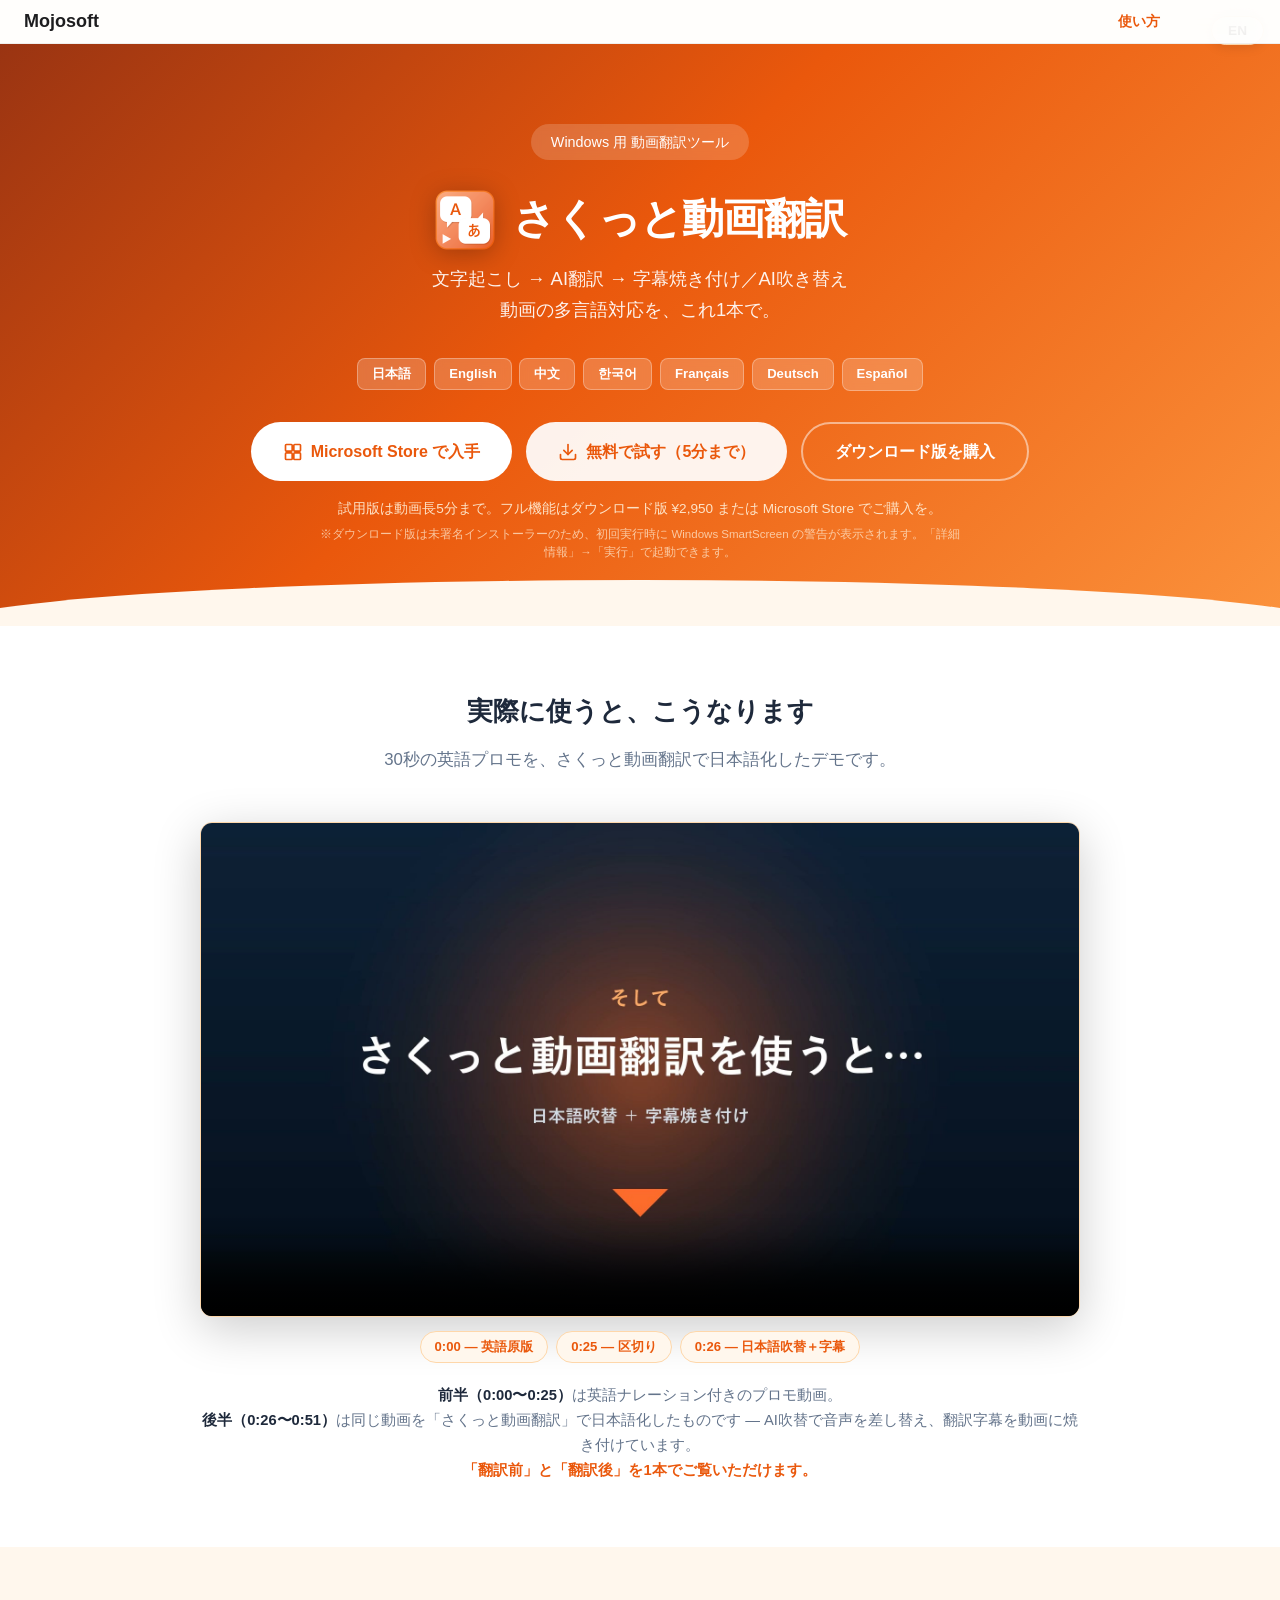
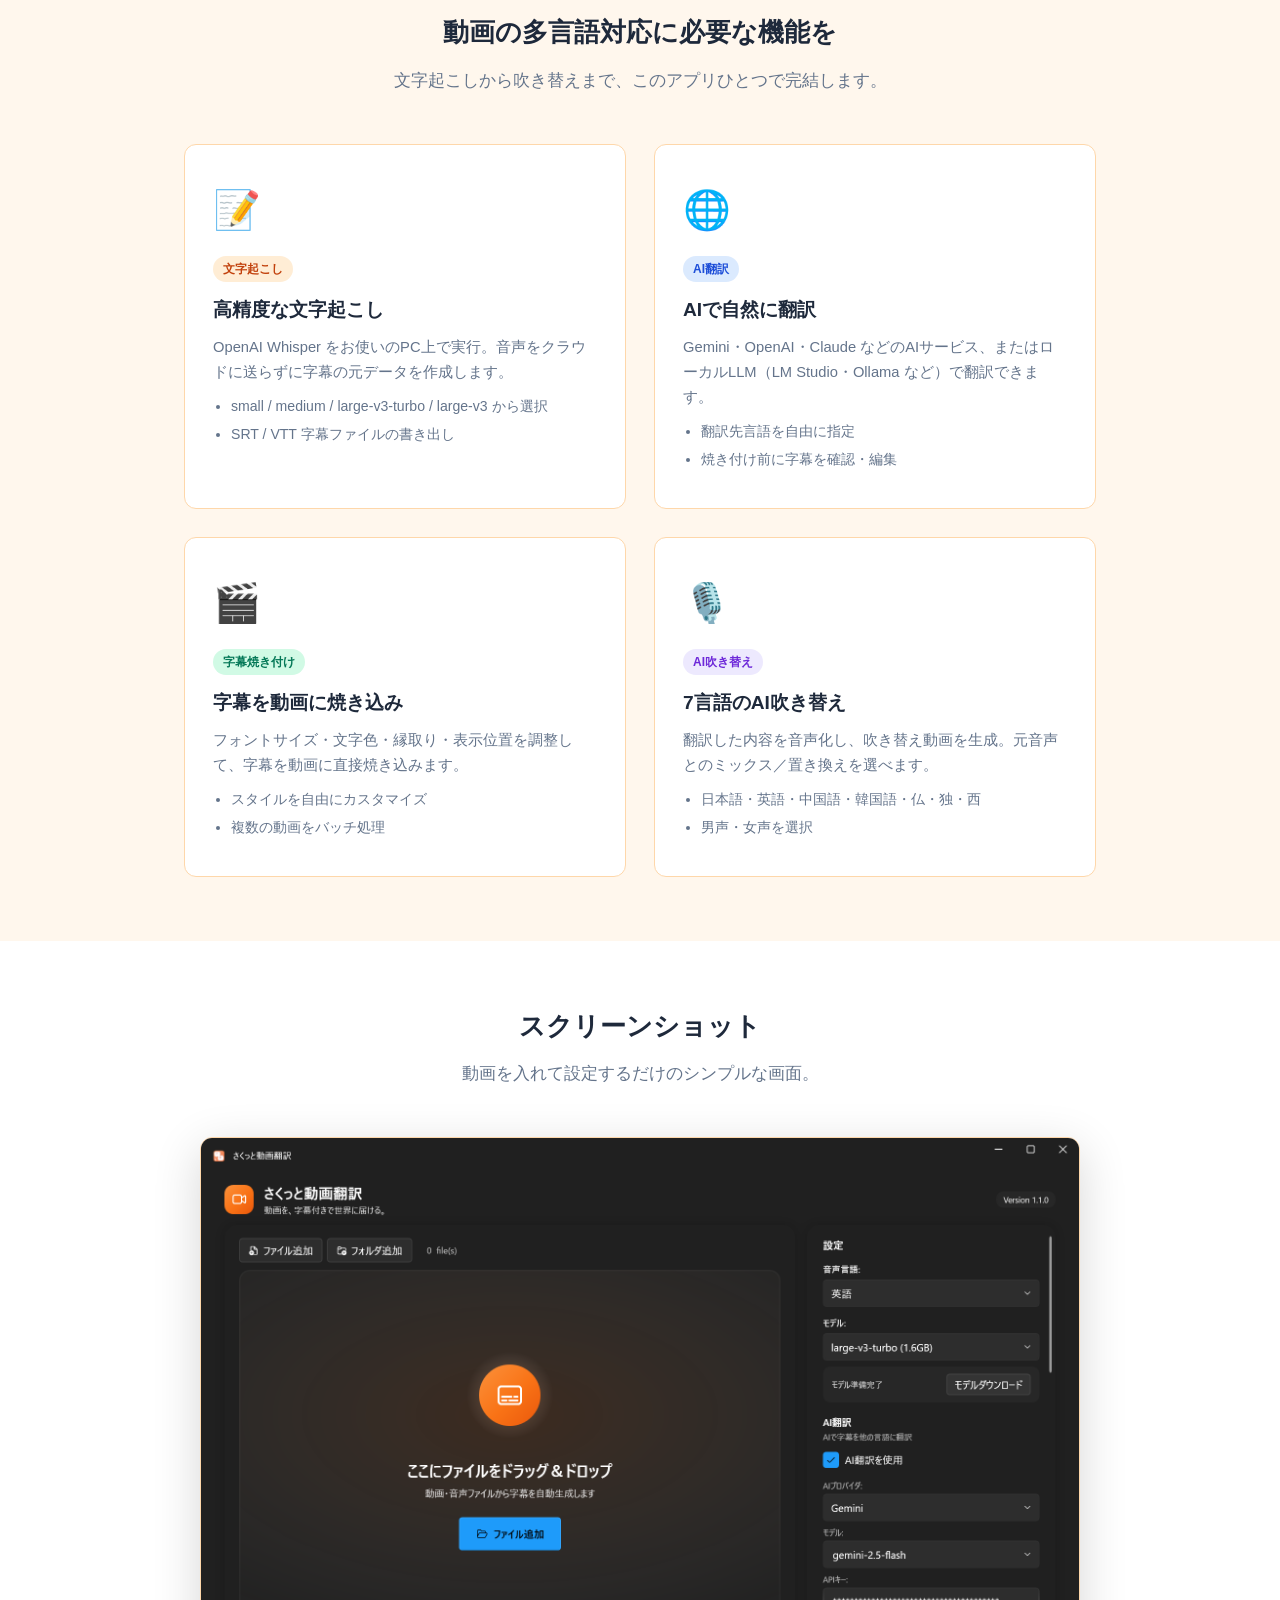
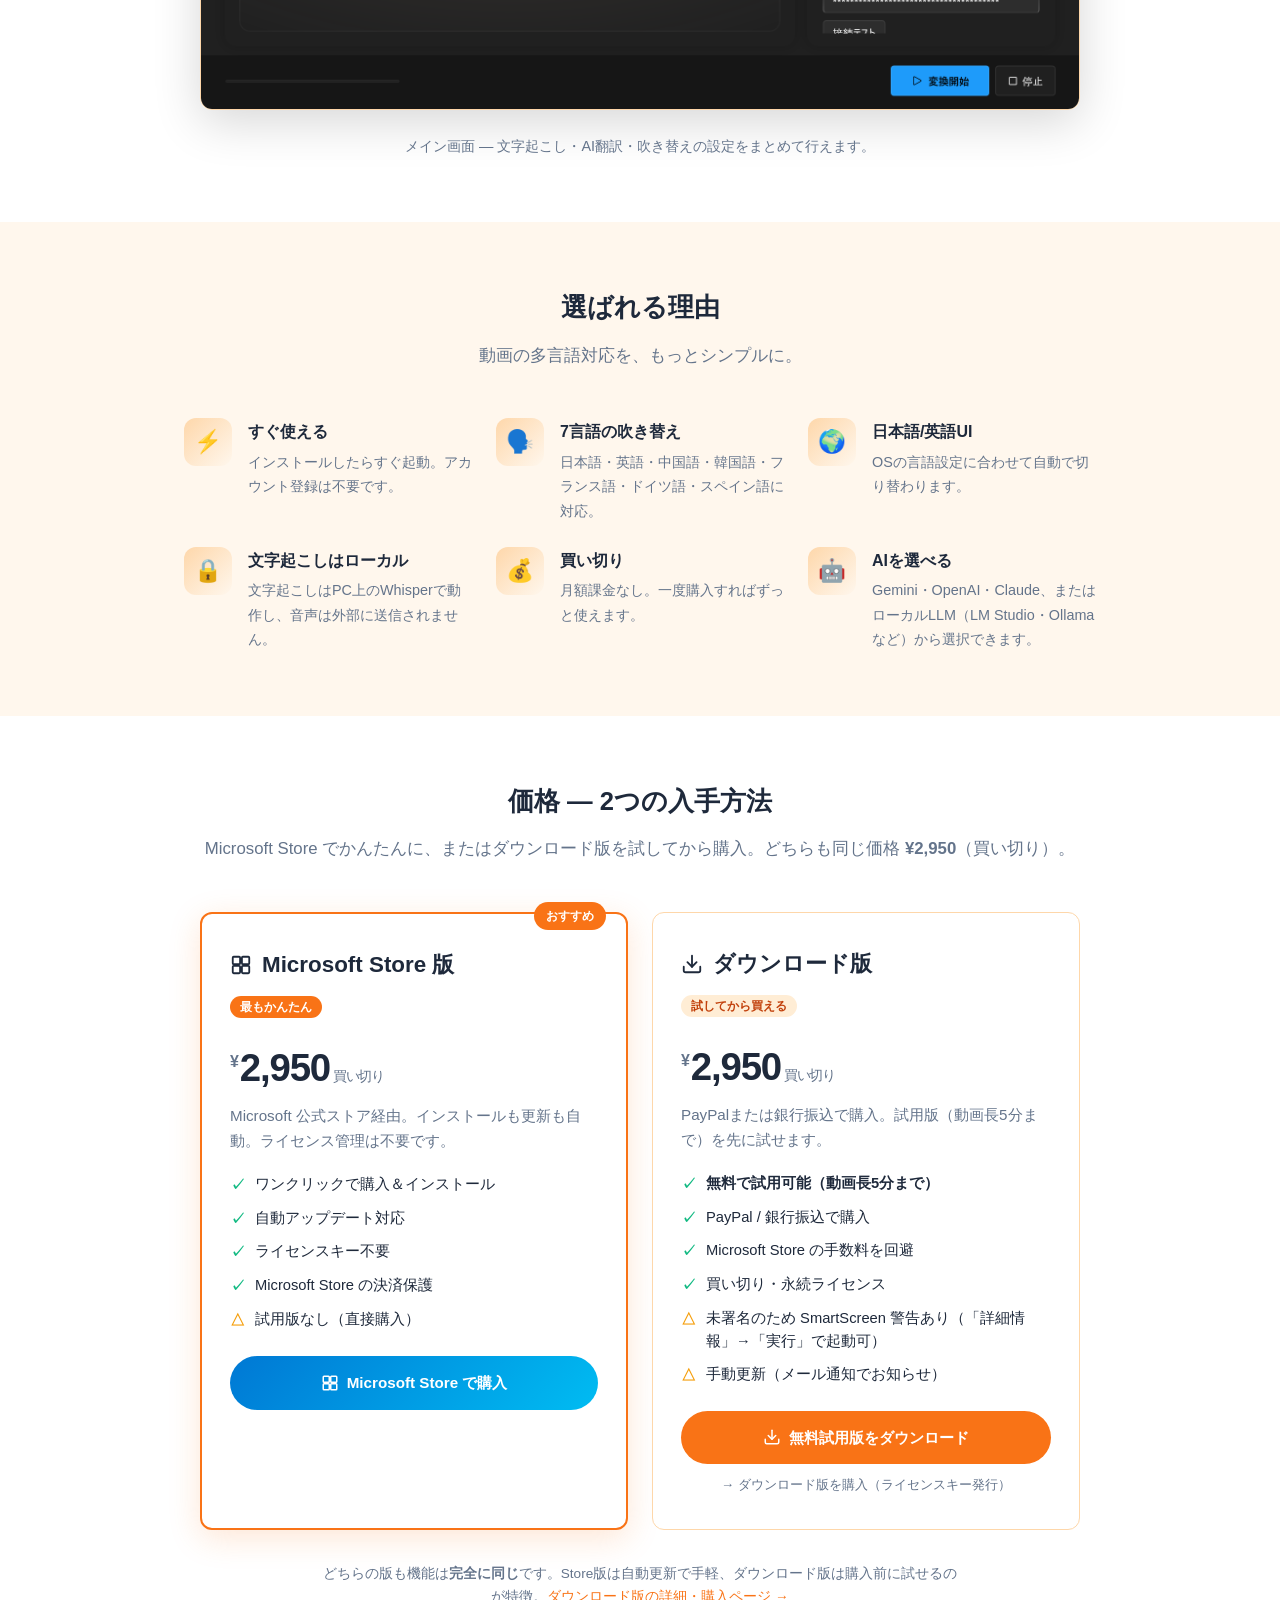
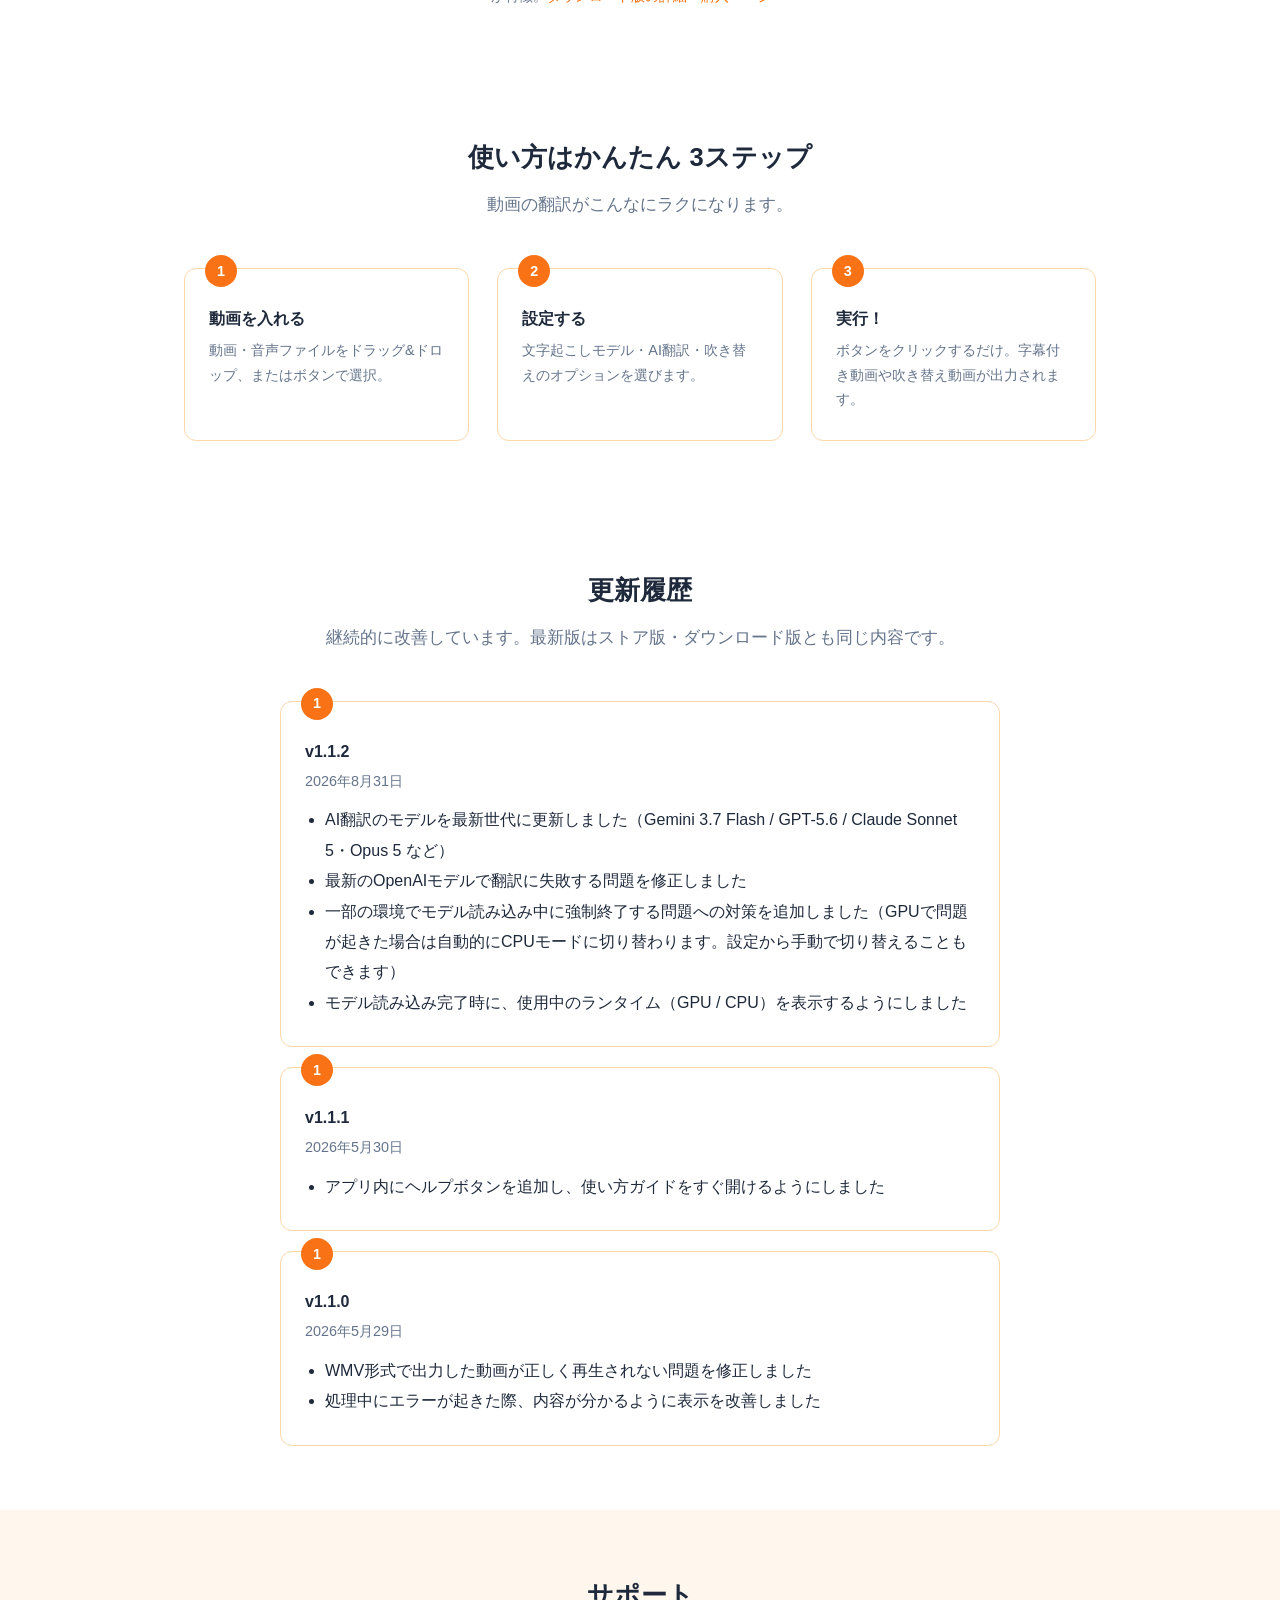
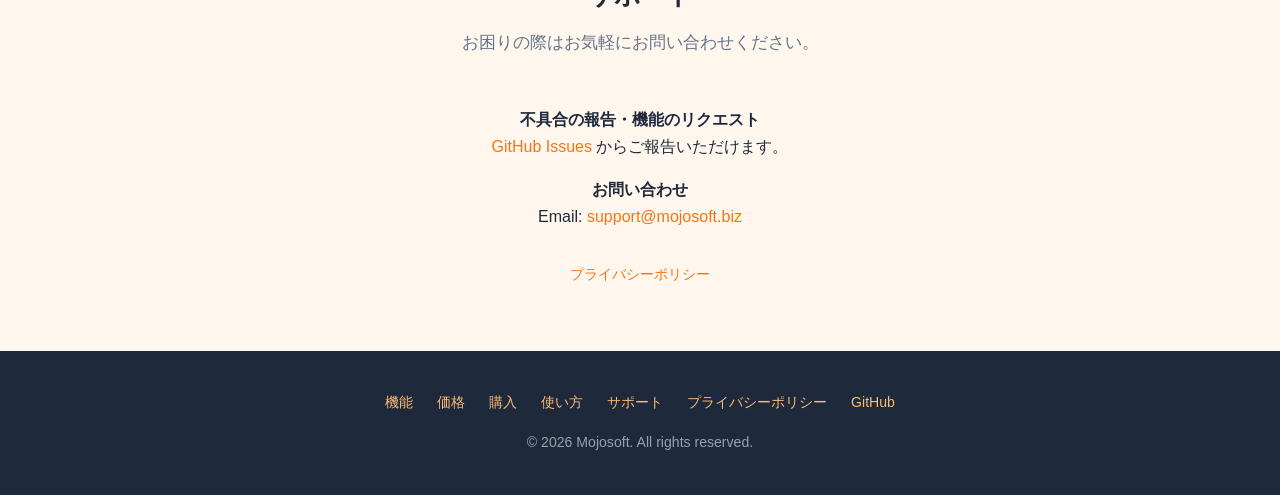
==== commit 2453f140: "docs(lp): ローカルLLMの表記を「ローカルLLM（LM Studio・Ollama など）」に統一 アプリ v1.1.3 で AI プロバイダの表示名を「カスタム (OpenAI互換)」から" ====
--- a/index.html
+++ b/index.html
@@ -332,7 +332,7 @@
         <span class="feature-icon">&#x1F310;</span>
         <span class="feature-tag translate"><span class="ja">AI翻訳</span><span class="en">AI Translation</span></span>
         <h3><span class="ja">AIで自然に翻訳</span><span class="en">Natural AI Translation</span></h3>
-        <p><span class="ja">Gemini・OpenAI・Claude などのAIサービス、またはOpenAI互換のローカルLLMで翻訳できます。</span><span class="en">Translate with AI services like Gemini, OpenAI, and Claude, or an OpenAI-compatible local LLM.</span></p>
+        <p><span class="ja">Gemini・OpenAI・Claude などのAIサービス、またはローカルLLM（LM Studio・Ollama など）で翻訳できます。</span><span class="en">Translate with AI services like Gemini, OpenAI, and Claude, or a local LLM (LM Studio, Ollama, etc.).</span></p>
         <ul>
           <li><span class="ja">翻訳先言語を自由に指定</span><span class="en">Pick any target language</span></li>
           <li><span class="ja">焼き付け前に字幕を確認・編集</span><span class="en">Review and edit subtitles before burn-in</span></li>
@@ -422,7 +422,7 @@
         <div class="point-icon">&#x1F916;</div>
         <div>
           <h3><span class="ja">AIを選べる</span><span class="en">Choose Your AI</span></h3>
-          <p><span class="ja">Gemini・OpenAI・Claude、またはローカルLLMから選択できます。</span><span class="en">Pick Gemini, OpenAI, Claude, or a local LLM.</span></p>
+          <p><span class="ja">Gemini・OpenAI・Claude、またはローカルLLM（LM Studio・Ollama など）から選択できます。</span><span class="en">Pick Gemini, OpenAI, Claude, or a local LLM (LM Studio, Ollama, etc.).</span></p>
         </div>
       </div>
     </div>
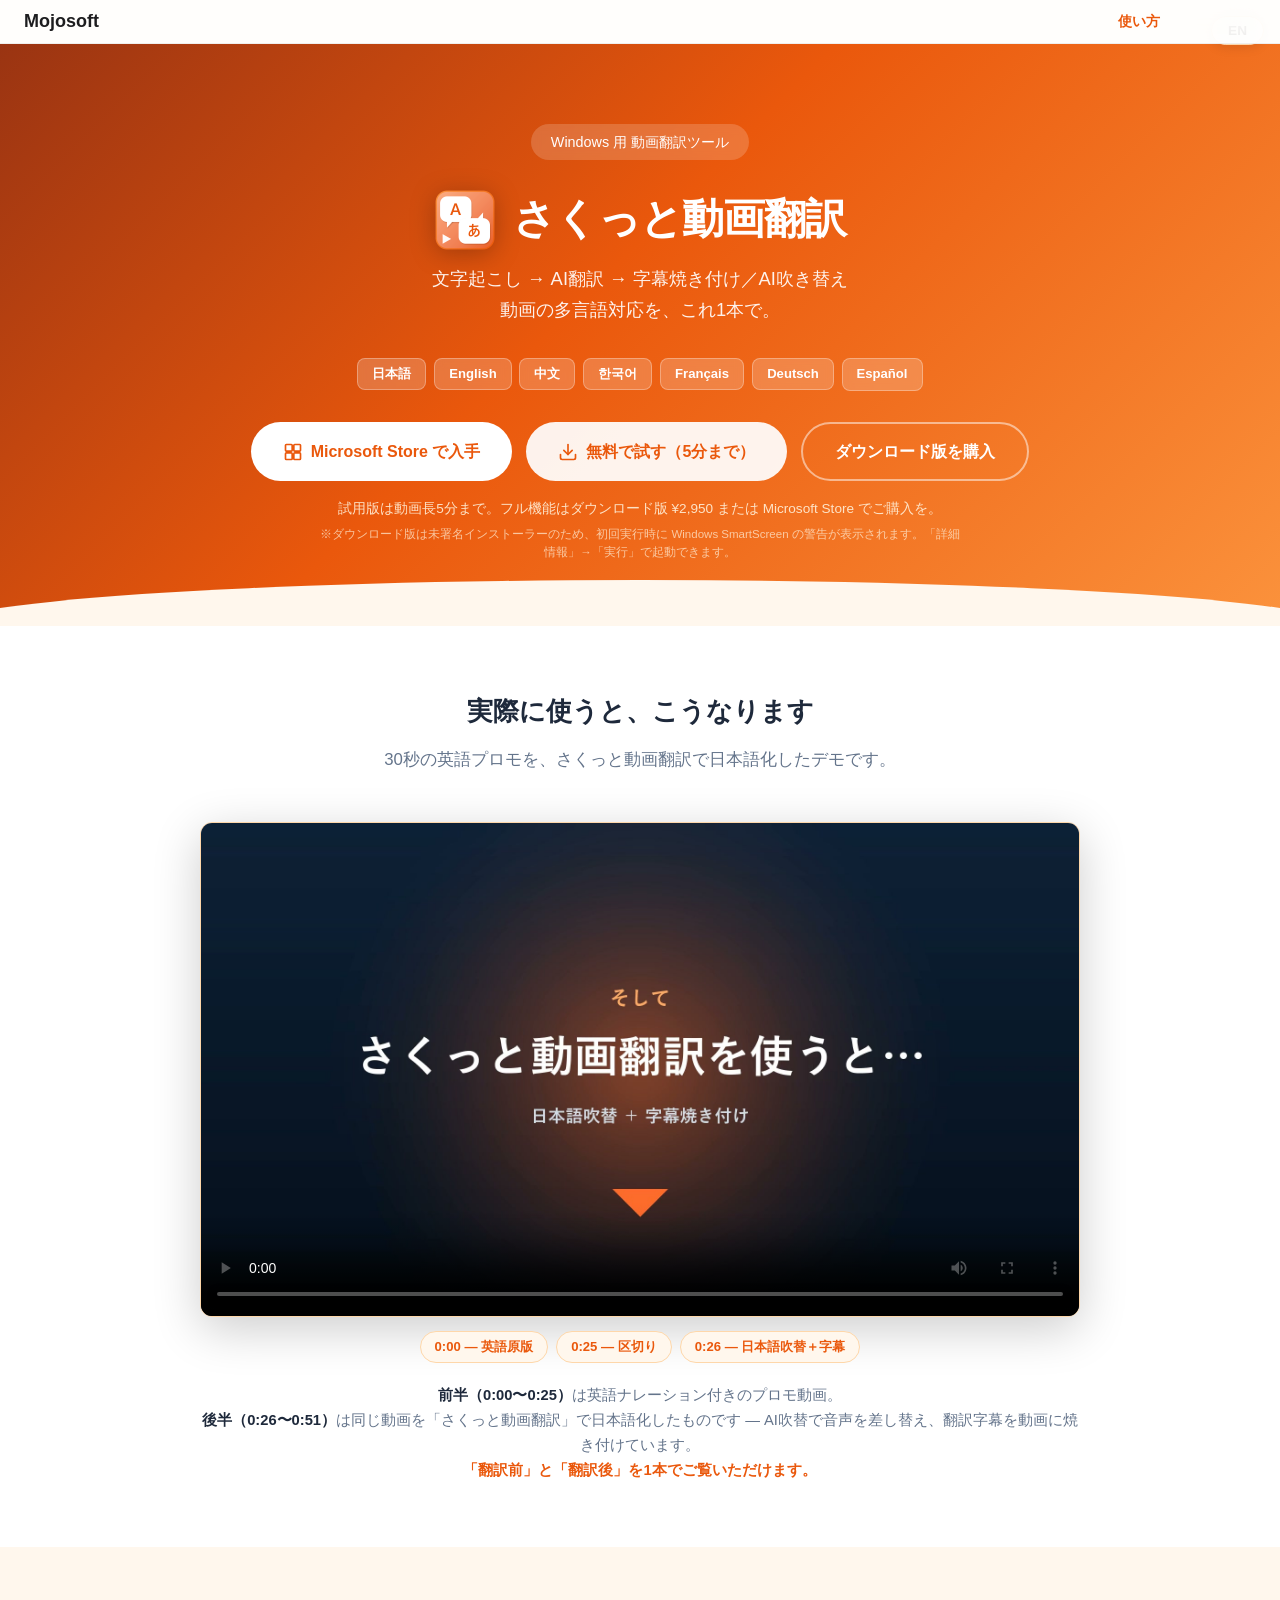
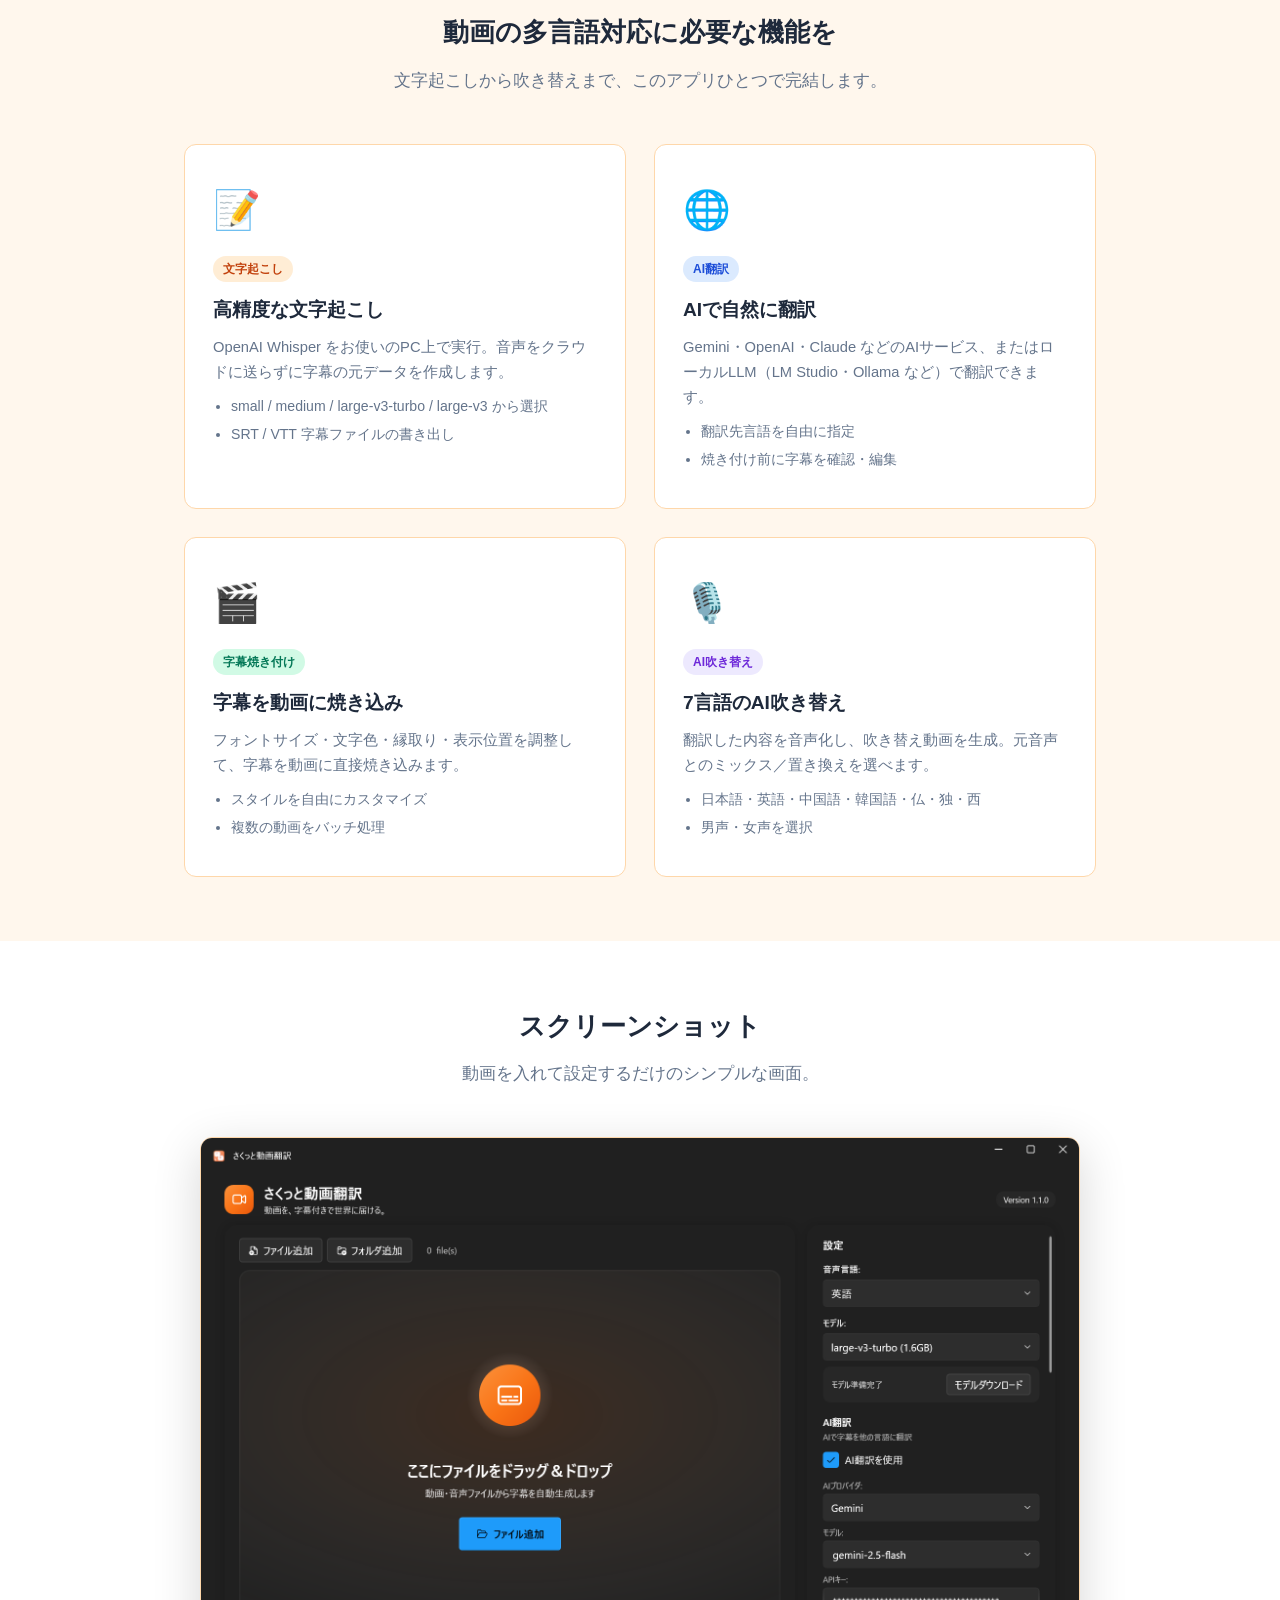
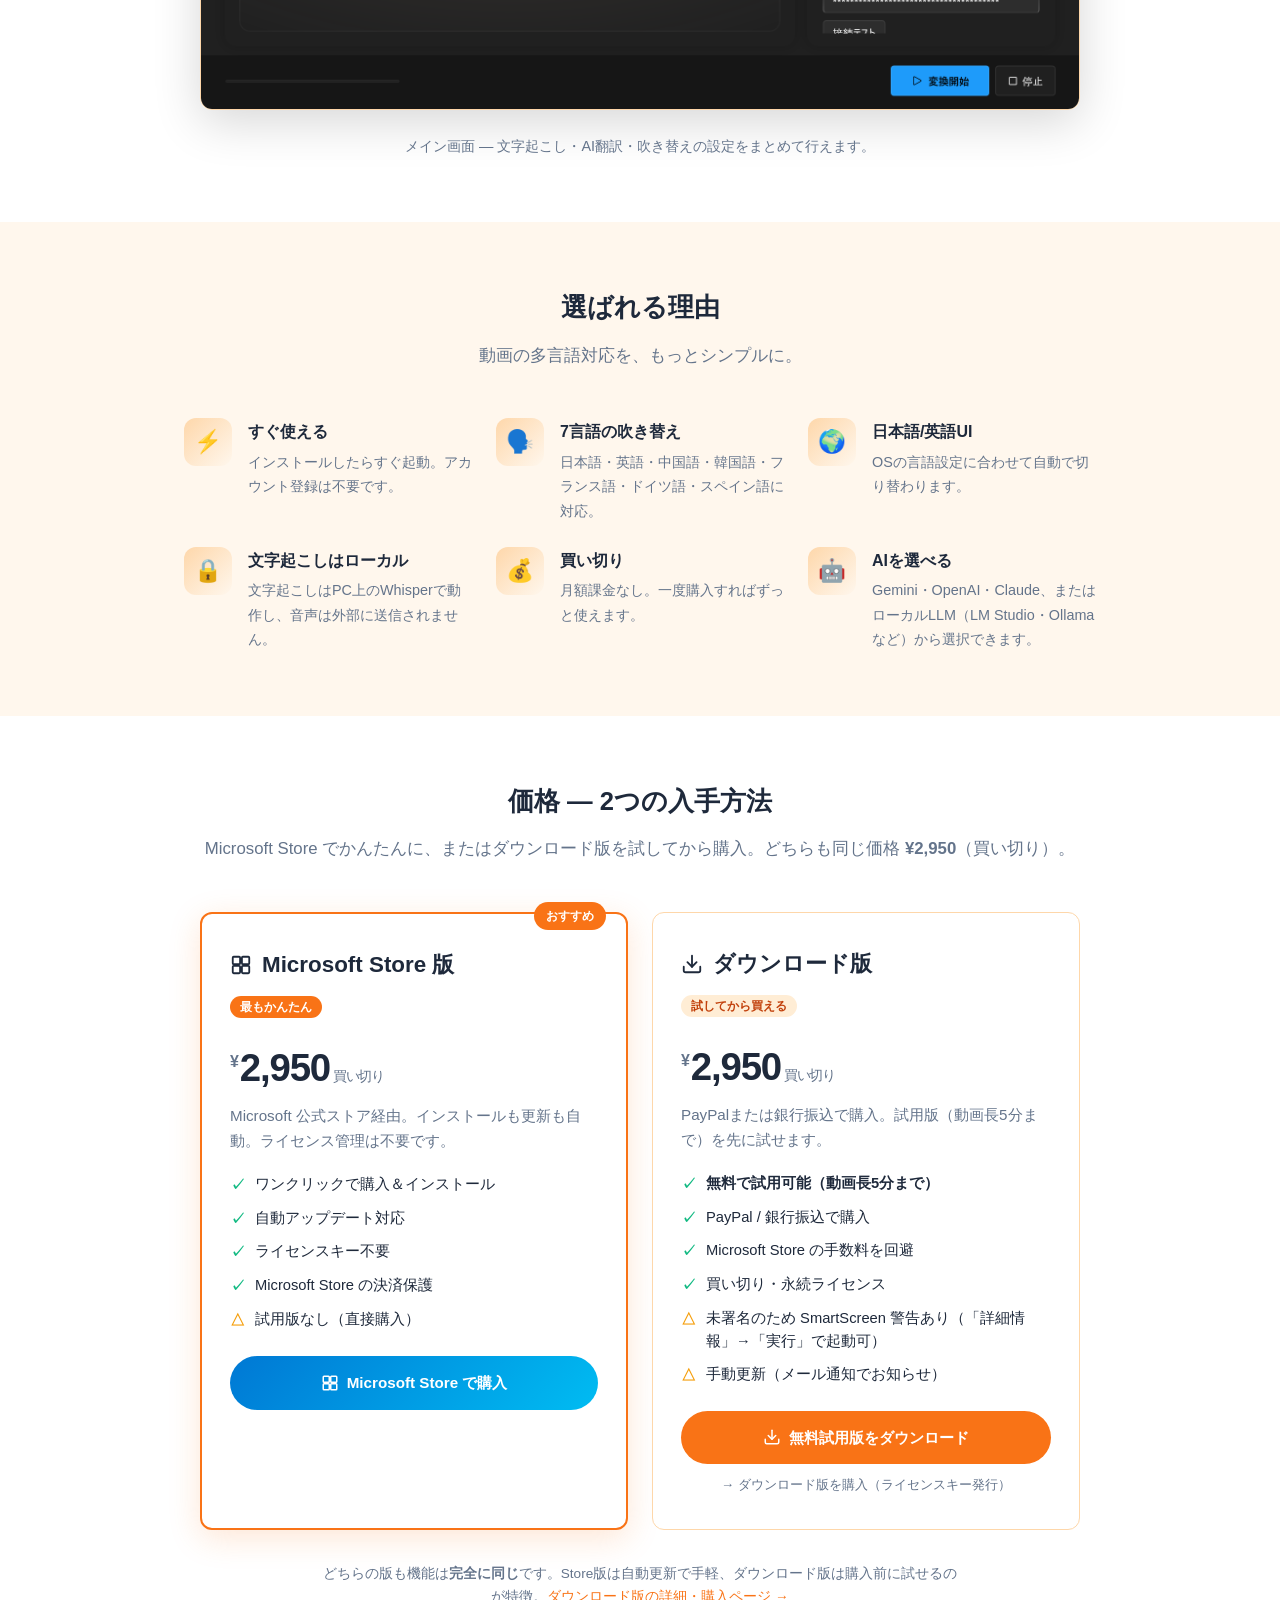
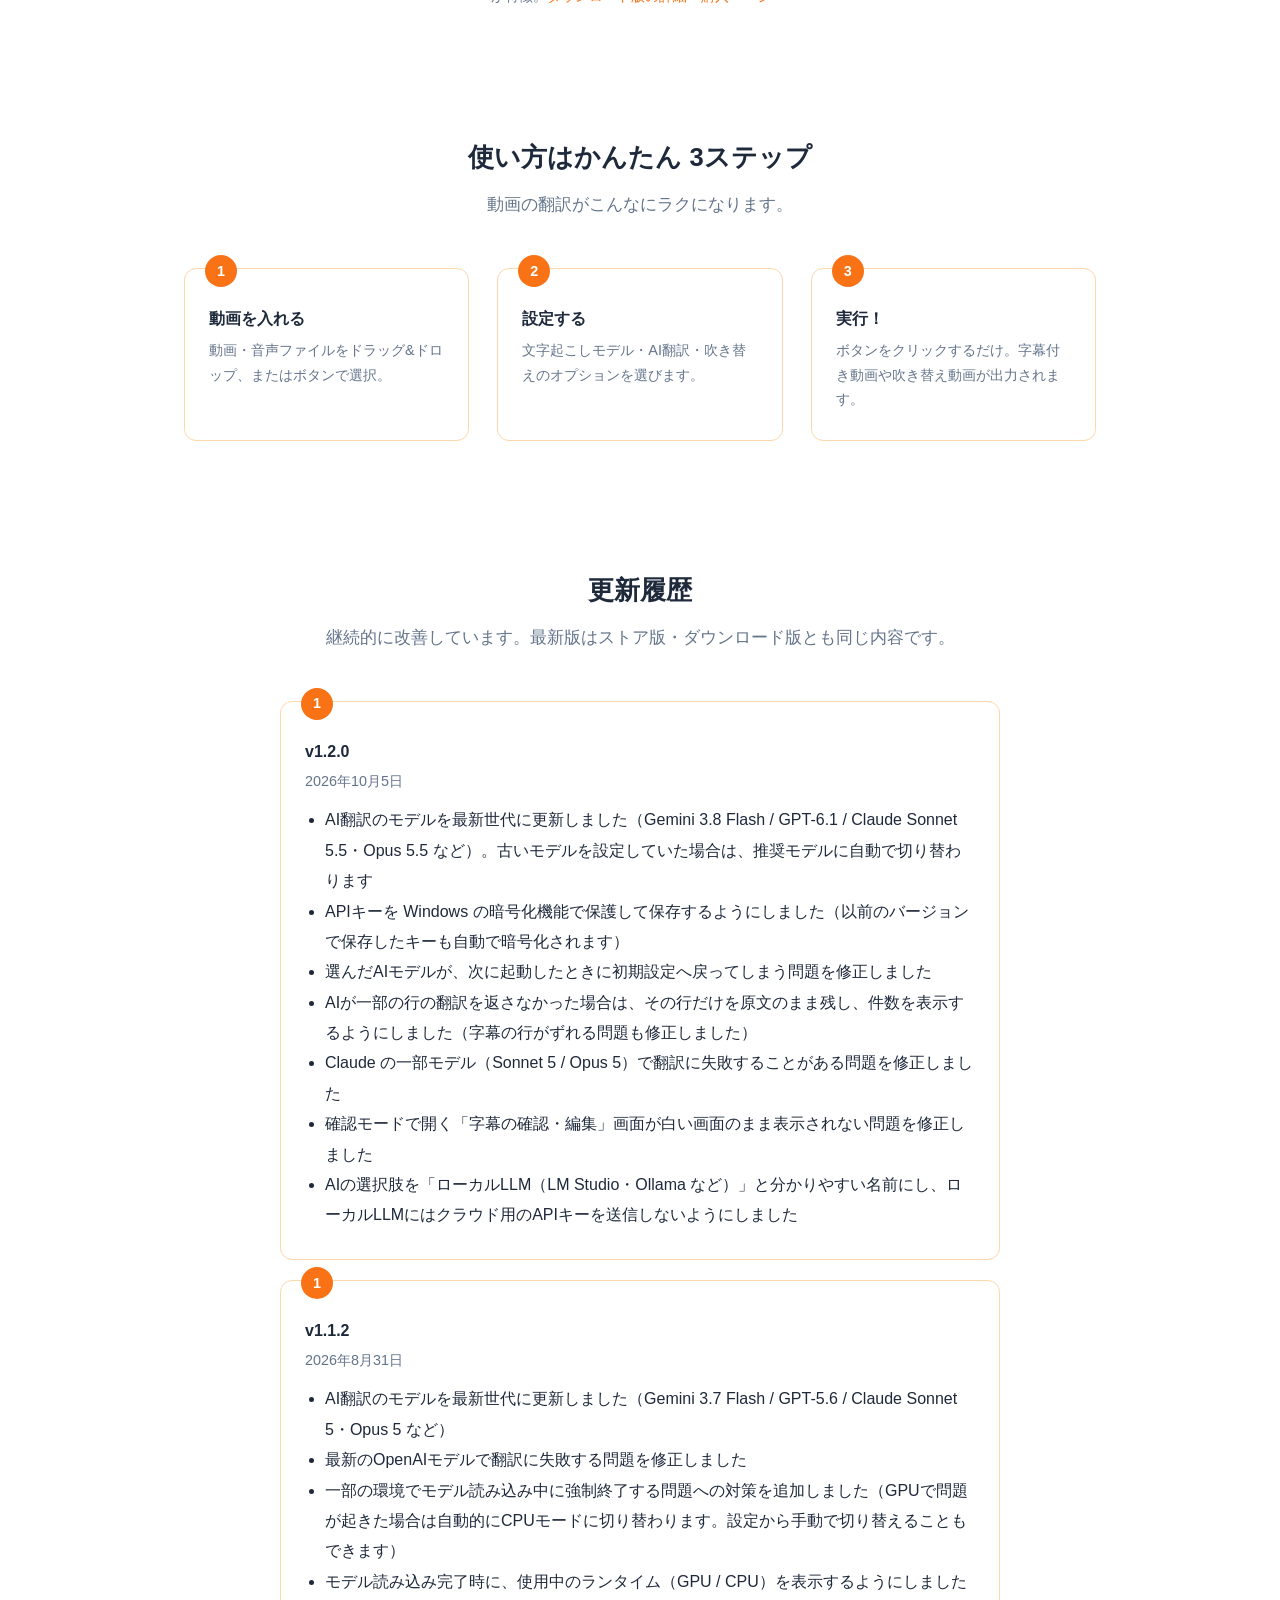
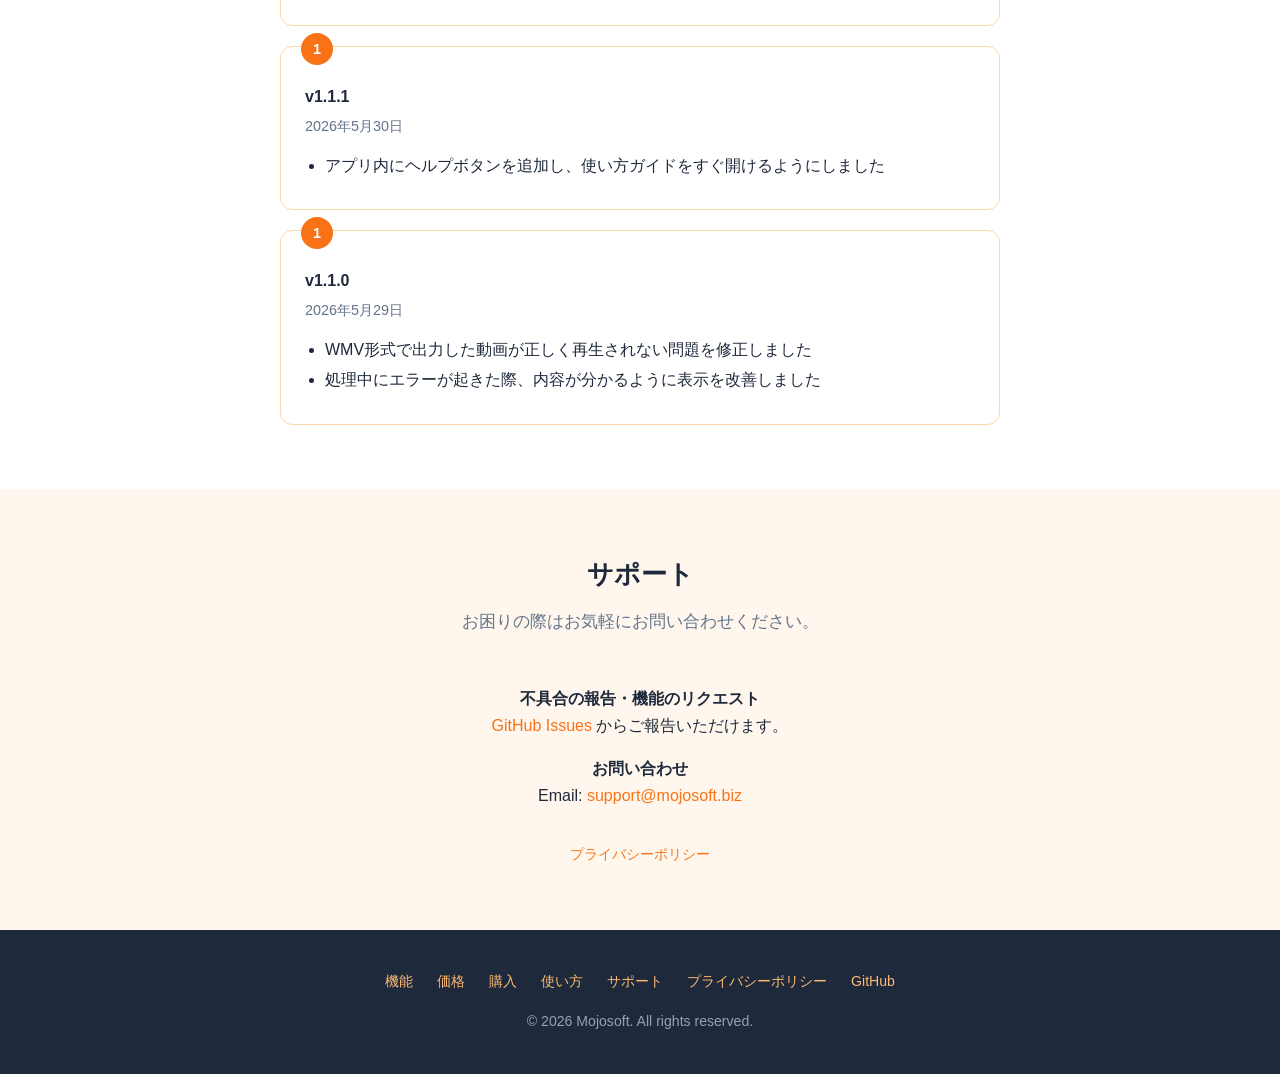
==== commit 5fb71635: "feat(lp): v1.2.0 に更新（DL リンク・更新履歴・APIキー暗号化・旧表記整理） - ダウンロードリンクを SakuttoVideoTranslator_Setup_1.2.0.exe" ====
--- a/index.html
+++ b/index.html
@@ -253,7 +253,7 @@
       <svg width="20" height="20" viewBox="0 0 24 24" fill="none" stroke="currentColor" stroke-width="2"><rect x="3" y="3" width="8" height="8" rx="1"/><rect x="13" y="3" width="8" height="8" rx="1"/><rect x="3" y="13" width="8" height="8" rx="1"/><rect x="13" y="13" width="8" height="8" rx="1"/></svg>
       <span class="ja">Microsoft Store で入手</span><span class="en">Get on Microsoft Store</span>
     </a>
-    <a href="https://mojosoft.biz/SakuttoVideoTranslator_Setup_1.1.2.exe" class="btn btn-secondary" download>
+    <a href="https://mojosoft.biz/SakuttoVideoTranslator_Setup_1.2.0.exe" class="btn btn-secondary" download>
       <svg width="20" height="20" viewBox="0 0 24 24" fill="none" stroke="currentColor" stroke-width="2" stroke-linecap="round" stroke-linejoin="round"><path d="M21 15v4a2 2 0 0 1-2 2H5a2 2 0 0 1-2-2v-4"/><polyline points="7 10 12 15 17 10"/><line x1="12" y1="15" x2="12" y2="3"/></svg>
       <span class="ja">無料で試す（5分まで）</span><span class="en">Free Trial (up to 5 min)</span>
     </a>
@@ -481,7 +481,7 @@
           <li class="con"><span class="ja">未署名のため SmartScreen 警告あり（「詳細情報」→「実行」で起動可）</span><span class="en">Unsigned — SmartScreen warns on first run (click "More info" → "Run anyway")</span></li>
           <li class="con"><span class="ja">手動更新（メール通知でお知らせ）</span><span class="en">Manual updates (notified by email)</span></li>
         </ul>
-        <a href="https://mojosoft.biz/SakuttoVideoTranslator_Setup_1.1.2.exe" class="pricing-cta cta-dl" download>
+        <a href="https://mojosoft.biz/SakuttoVideoTranslator_Setup_1.2.0.exe" class="pricing-cta cta-dl" download>
           <svg width="18" height="18" viewBox="0 0 24 24" fill="none" stroke="currentColor" stroke-width="2" stroke-linecap="round" stroke-linejoin="round"><path d="M21 15v4a2 2 0 0 1-2 2H5a2 2 0 0 1-2-2v-4"/><polyline points="7 10 12 15 17 10"/><line x1="12" y1="15" x2="12" y2="3"/></svg>
           <span class="ja">無料試用版をダウンロード</span><span class="en">Download Free Trial</span>
         </a>
@@ -526,6 +526,20 @@
     <h2 class="section-title"><span class="ja">更新履歴</span><span class="en">Changelog</span></h2>
     <p class="section-desc"><span class="ja">継続的に改善しています。最新版はストア版・ダウンロード版とも同じ内容です。</span><span class="en">We keep improving it. The Store and download editions share the same latest build.</span></p>
     <div style="max-width:720px;margin:0 auto">
+
+      <div class="step" style="margin-bottom:20px">
+        <h3 style="margin-bottom:4px">v1.2.0</h3>
+        <p style="color:var(--muted);font-size:.9rem;margin-bottom:12px"><span class="ja">2026年10月5日</span><span class="en">October 5, 2026</span></p>
+        <ul style="margin:0;padding-left:20px;line-height:1.9">
+          <li><span class="ja">AI翻訳のモデルを最新世代に更新しました（Gemini 3.8 Flash / GPT-6.1 / Claude Sonnet 5.5・Opus 5.5 など）。古いモデルを設定していた場合は、推奨モデルに自動で切り替わります</span><span class="en">Updated the AI translation models to the latest generation (Gemini 3.8 Flash, GPT-6.1, Claude Sonnet 5.5 / Opus 5.5, and more). If an older model was selected, the app switches to the recommended one automatically</span></li>
+          <li><span class="ja">APIキーを Windows の暗号化機能で保護して保存するようにしました（以前のバージョンで保存したキーも自動で暗号化されます）</span><span class="en">Your API key is now stored encrypted with Windows data protection (keys saved by earlier versions are encrypted automatically)</span></li>
+          <li><span class="ja">選んだAIモデルが、次に起動したときに初期設定へ戻ってしまう問題を修正しました</span><span class="en">Fixed the selected AI model resetting to the default on the next launch</span></li>
+          <li><span class="ja">AIが一部の行の翻訳を返さなかった場合は、その行だけを原文のまま残し、件数を表示するようにしました（字幕の行がずれる問題も修正しました）</span><span class="en">If the AI returns no translation for some lines, only those lines keep the original text and the app shows how many (subtitles no longer shift out of place)</span></li>
+          <li><span class="ja">Claude の一部モデル（Sonnet 5 / Opus 5）で翻訳に失敗することがある問題を修正しました</span><span class="en">Fixed translation failures with some Claude models (Sonnet 5 / Opus 5)</span></li>
+          <li><span class="ja">確認モードで開く「字幕の確認・編集」画面が白い画面のまま表示されない問題を修正しました</span><span class="en">Fixed the blank subtitle review/edit window in Review mode</span></li>
+          <li><span class="ja">AIの選択肢を「ローカルLLM（LM Studio・Ollama など）」と分かりやすい名前にし、ローカルLLMにはクラウド用のAPIキーを送信しないようにしました</span><span class="en">Renamed the AI option to "Local LLM (LM Studio, Ollama, etc.)" and stopped sending your cloud API key to a local LLM</span></li>
+        </ul>
+      </div>
 
       <div class="step" style="margin-bottom:20px">
         <h3 style="margin-bottom:4px">v1.1.2</h3>
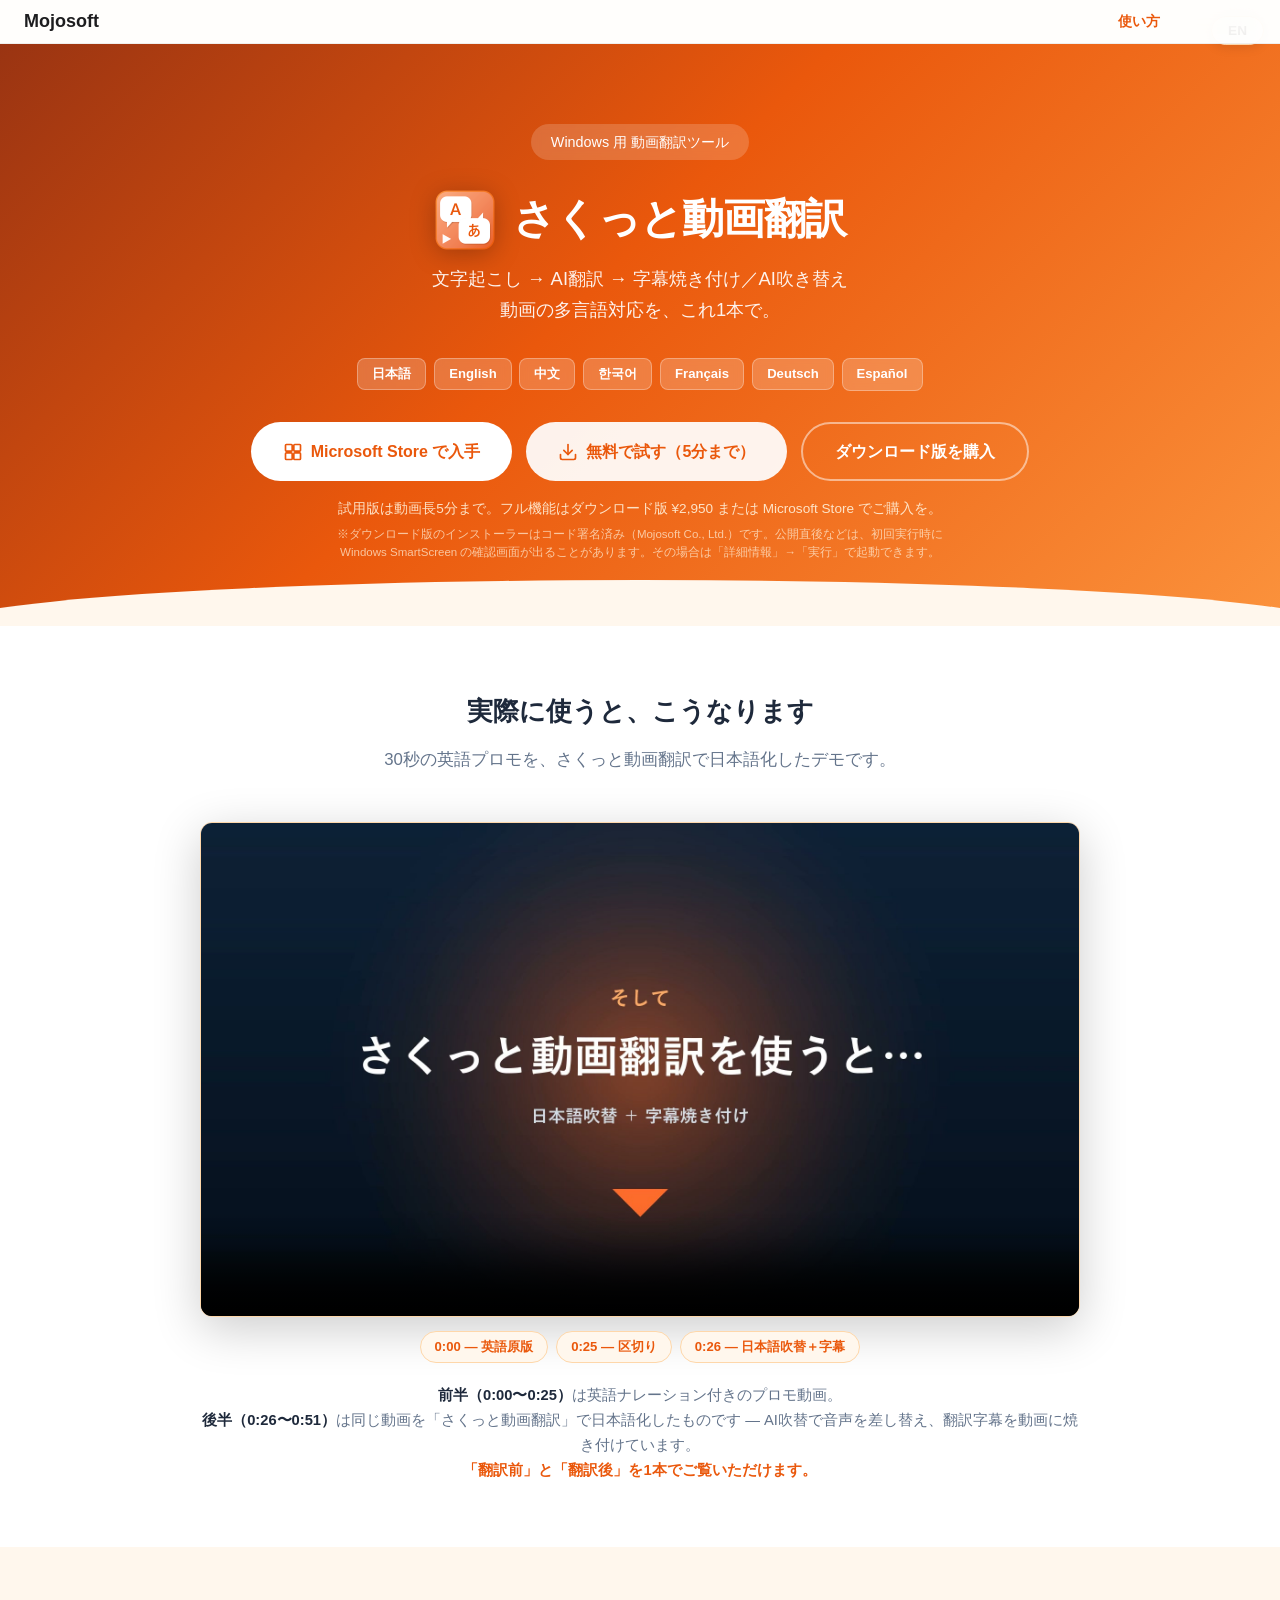
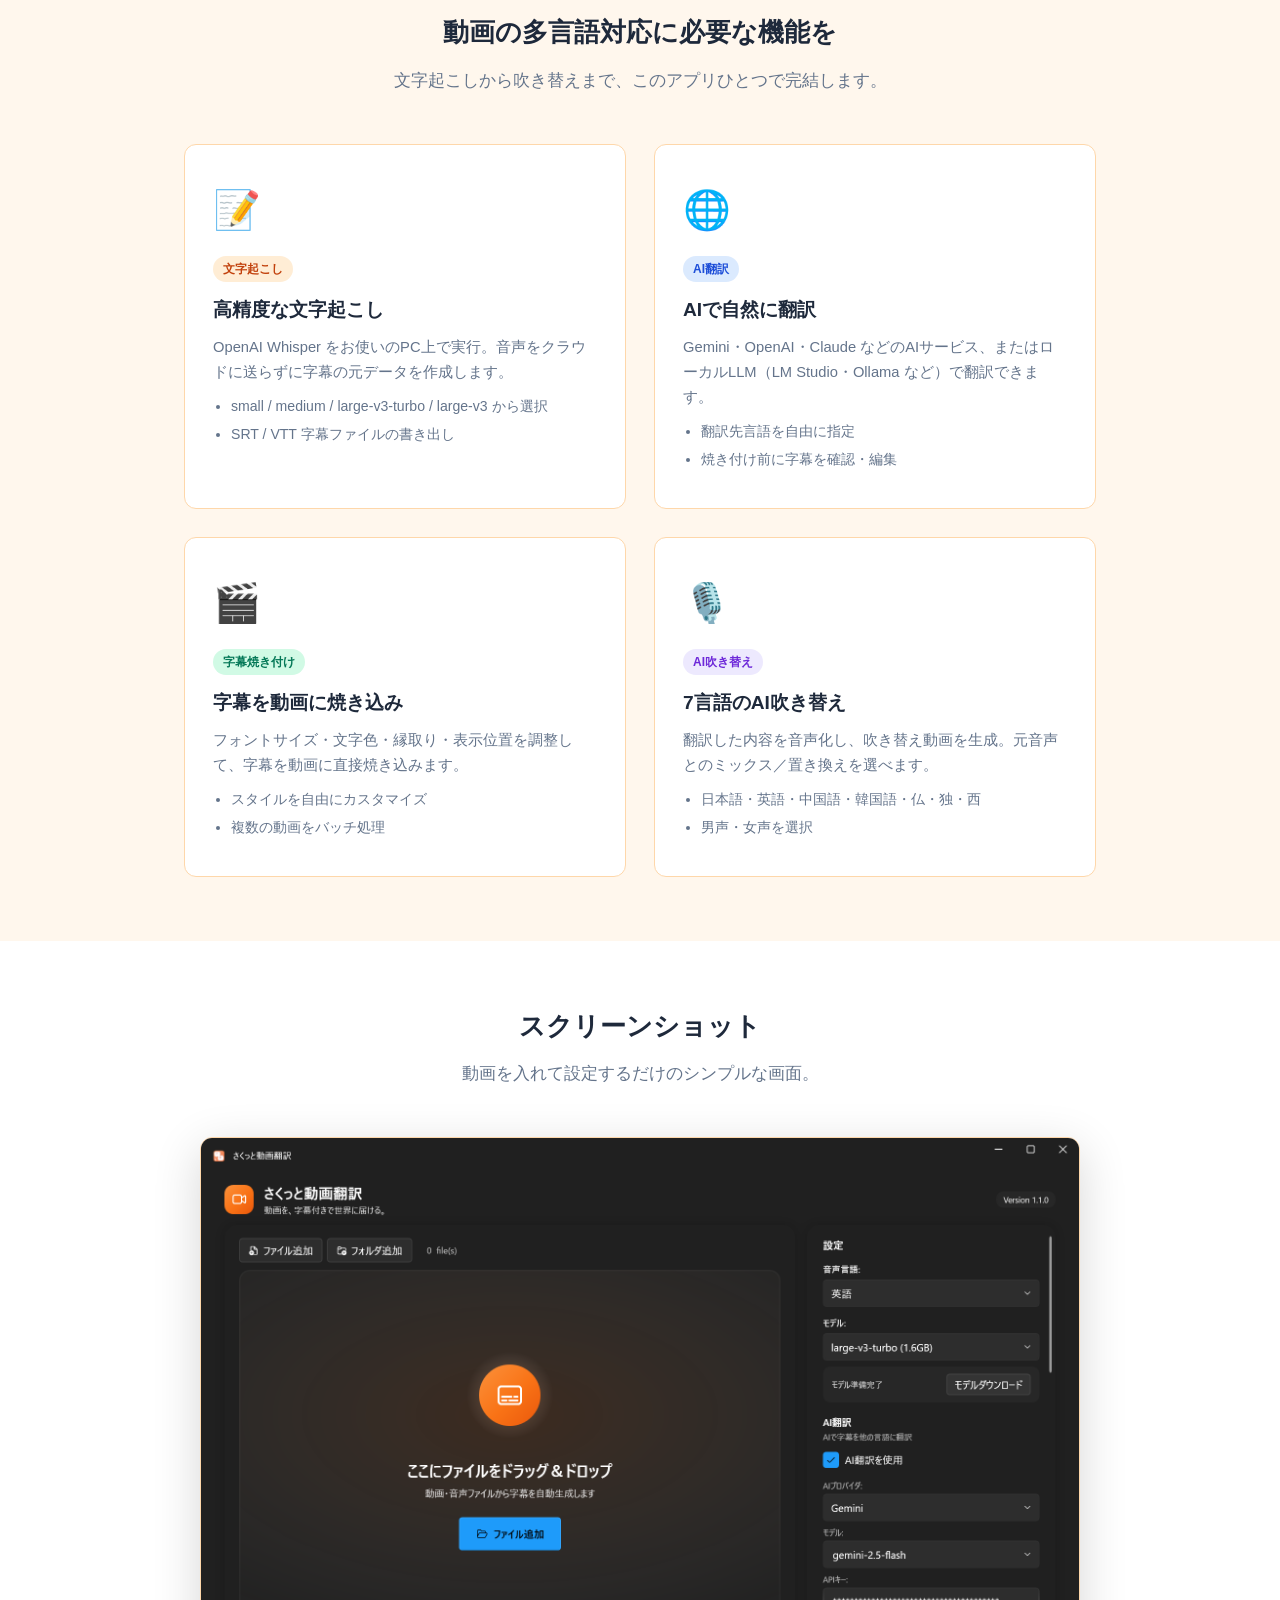
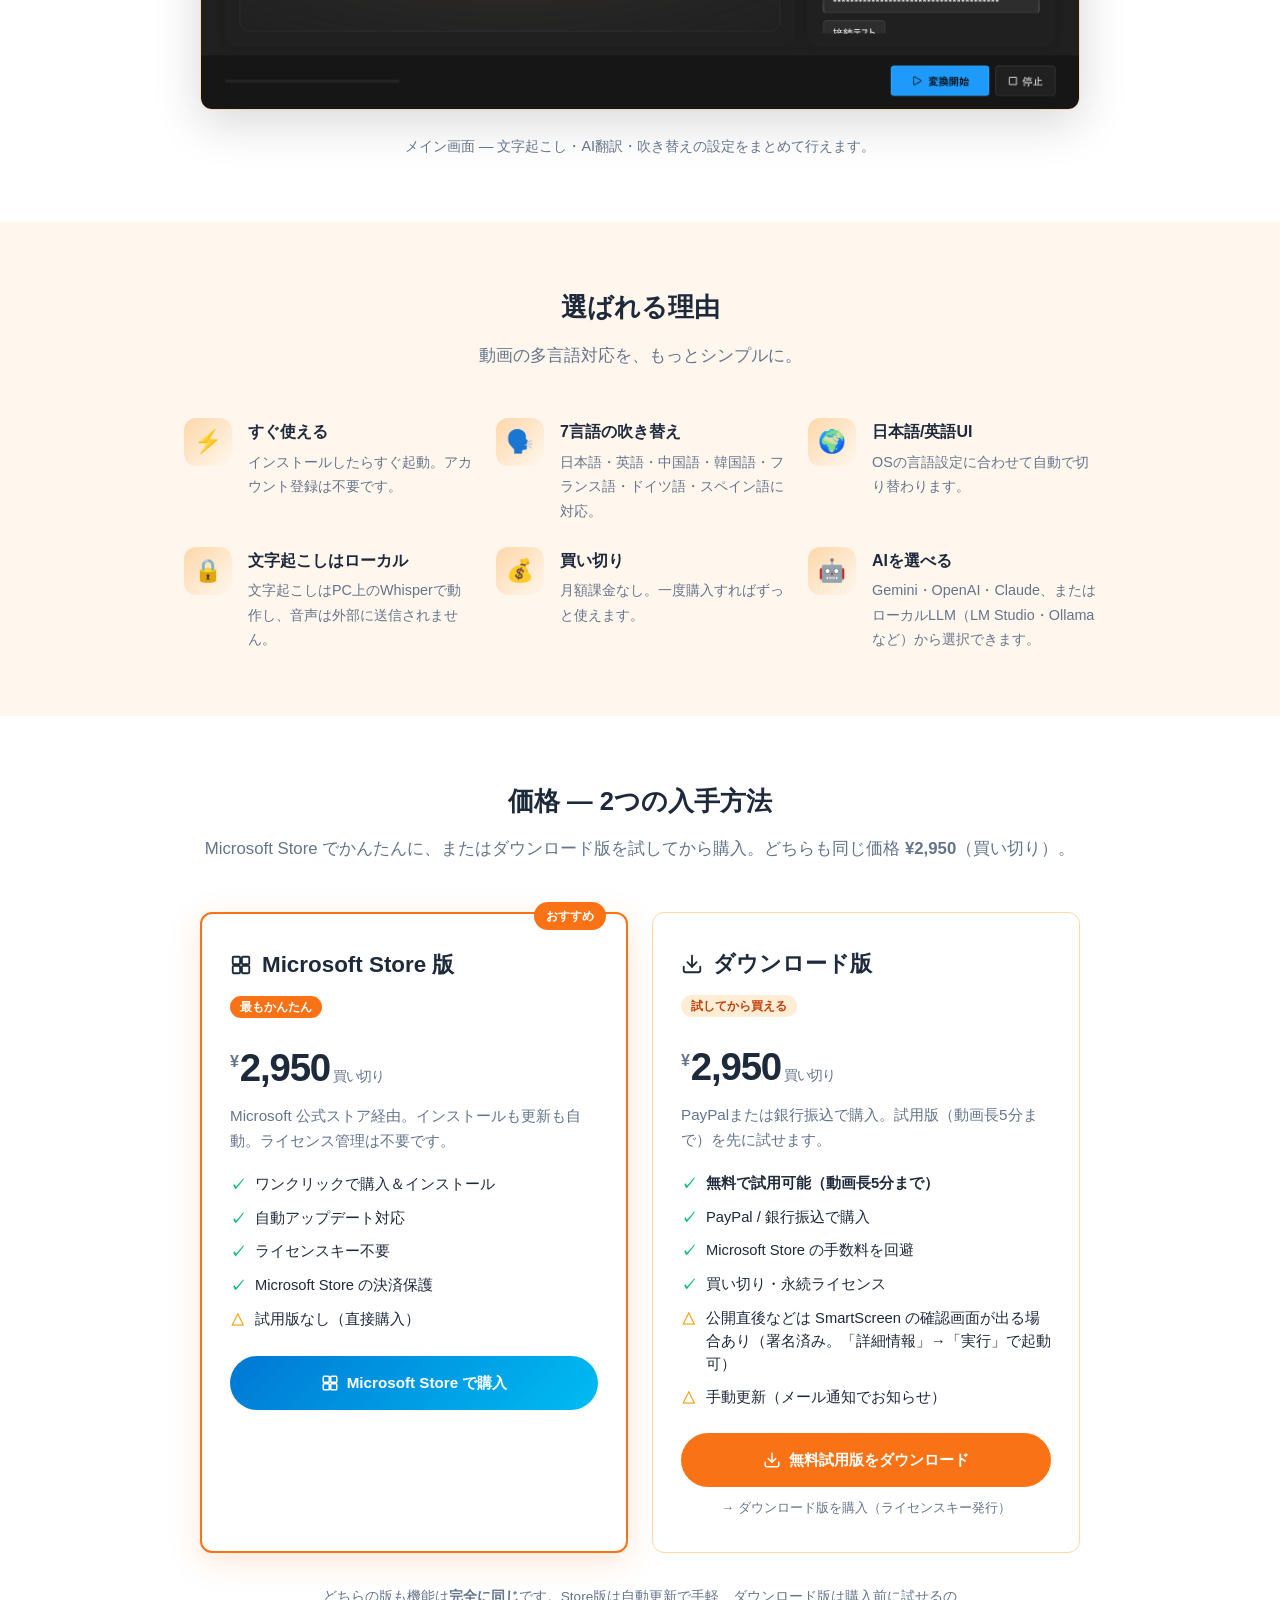
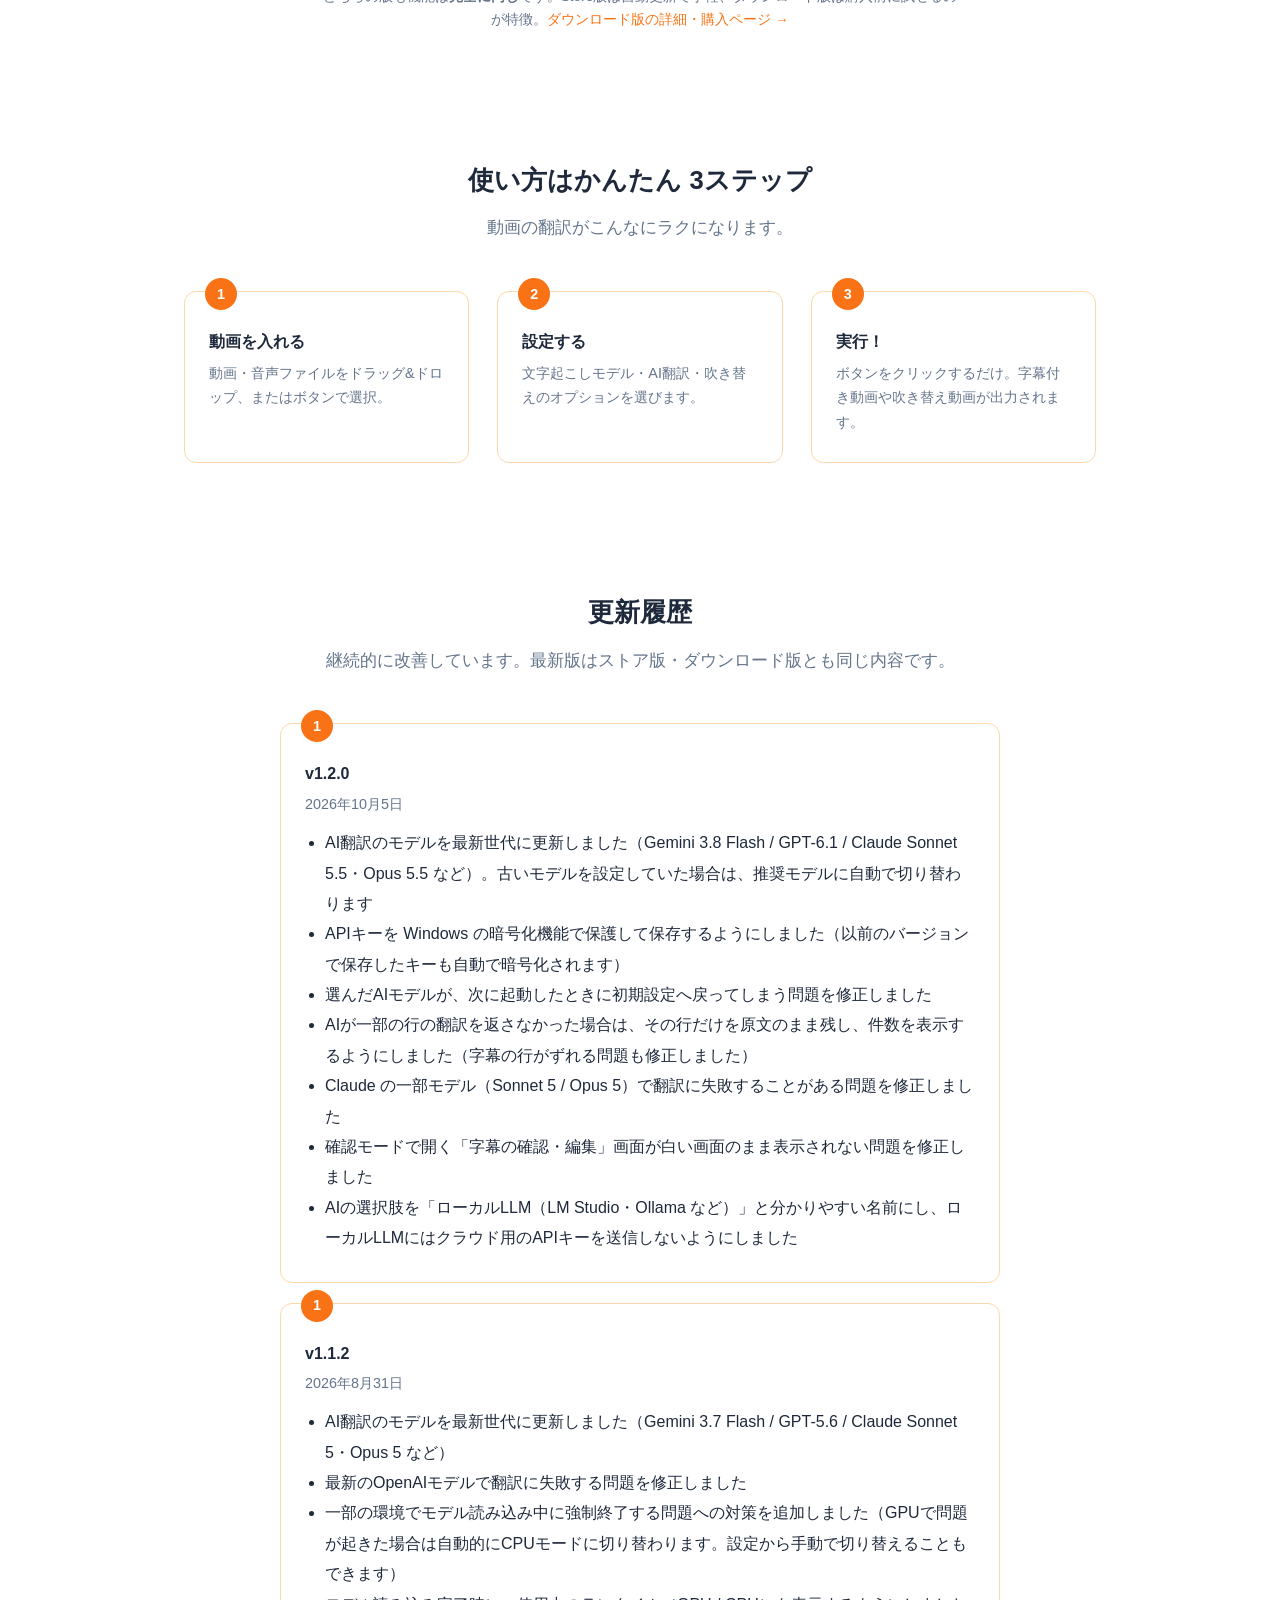
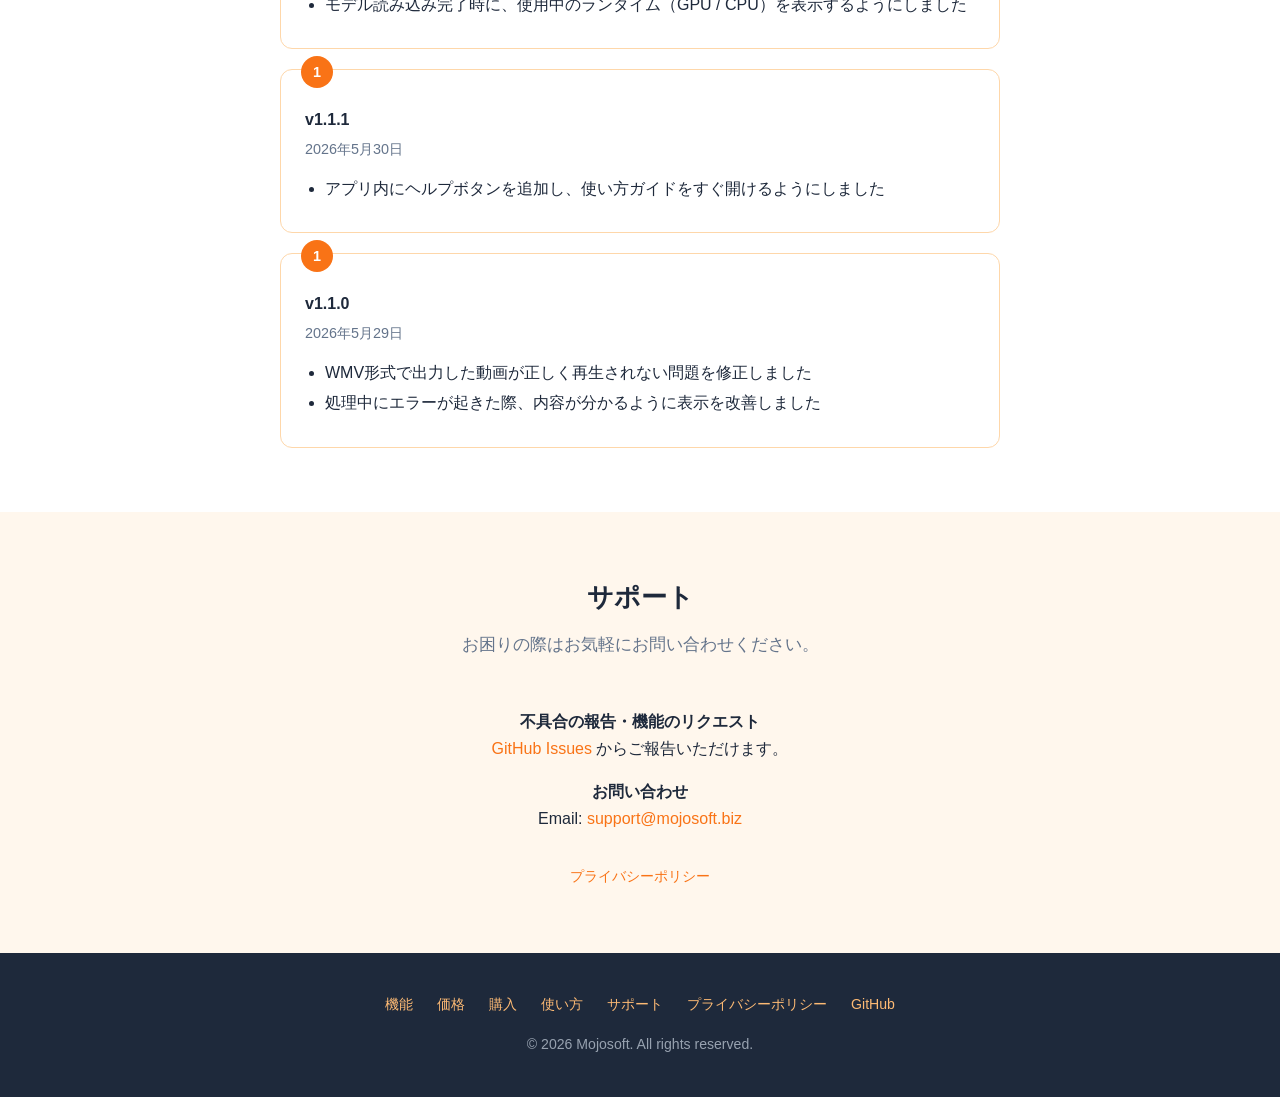
==== commit 47b33267: "fix(lp): 署名済みインストーラーの表記と、言語の自動切替の撤去（SEO 伝達 W8・W3） - W8: 「未署名インストーラー」の記述を、1.2.0 以降はコード署名済み   （Mojosof" ====
--- a/index.html
+++ b/index.html
@@ -266,8 +266,8 @@
     <span class="en">Trial limited to 5 min per video. Buy the full edition for ¥2,950 (download) or via Microsoft Store.</span>
   </p>
   <p class="smartscreen-note">
-    <span class="ja">※ダウンロード版は未署名インストーラーのため、初回実行時に Windows SmartScreen の警告が表示されます。「詳細情報」→「実行」で起動できます。</span>
-    <span class="en">Note: The download installer is unsigned. Windows SmartScreen may warn on first run — click "More info" → "Run anyway" to launch.</span>
+    <span class="ja">※ダウンロード版のインストーラーはコード署名済み（Mojosoft Co., Ltd.）です。公開直後などは、初回実行時に Windows SmartScreen の確認画面が出ることがあります。その場合は「詳細情報」→「実行」で起動できます。</span>
+    <span class="en">Note: The download installer is code-signed (Mojosoft Co., Ltd.). Right after a release, Windows SmartScreen may still show a prompt on first run — click "More info" → "Run anyway" to launch.</span>
   </p>
 </header>
 
@@ -478,7 +478,7 @@
           <li><span class="ja">PayPal / 銀行振込で購入</span><span class="en">Pay via PayPal or bank transfer</span></li>
           <li><span class="ja">Microsoft Store の手数料を回避</span><span class="en">Avoids Microsoft Store fees</span></li>
           <li><span class="ja">買い切り・永続ライセンス</span><span class="en">One-time purchase, permanent license</span></li>
-          <li class="con"><span class="ja">未署名のため SmartScreen 警告あり（「詳細情報」→「実行」で起動可）</span><span class="en">Unsigned — SmartScreen warns on first run (click "More info" → "Run anyway")</span></li>
+          <li class="con"><span class="ja">公開直後などは SmartScreen の確認画面が出る場合あり（署名済み。「詳細情報」→「実行」で起動可）</span><span class="en">SmartScreen may prompt right after a release (code-signed; click "More info" → "Run anyway")</span></li>
           <li class="con"><span class="ja">手動更新（メール通知でお知らせ）</span><span class="en">Manual updates (notified by email)</span></li>
         </ul>
         <a href="https://mojosoft.biz/SakuttoVideoTranslator_Setup_1.2.0.exe" class="pricing-cta cta-dl" download>
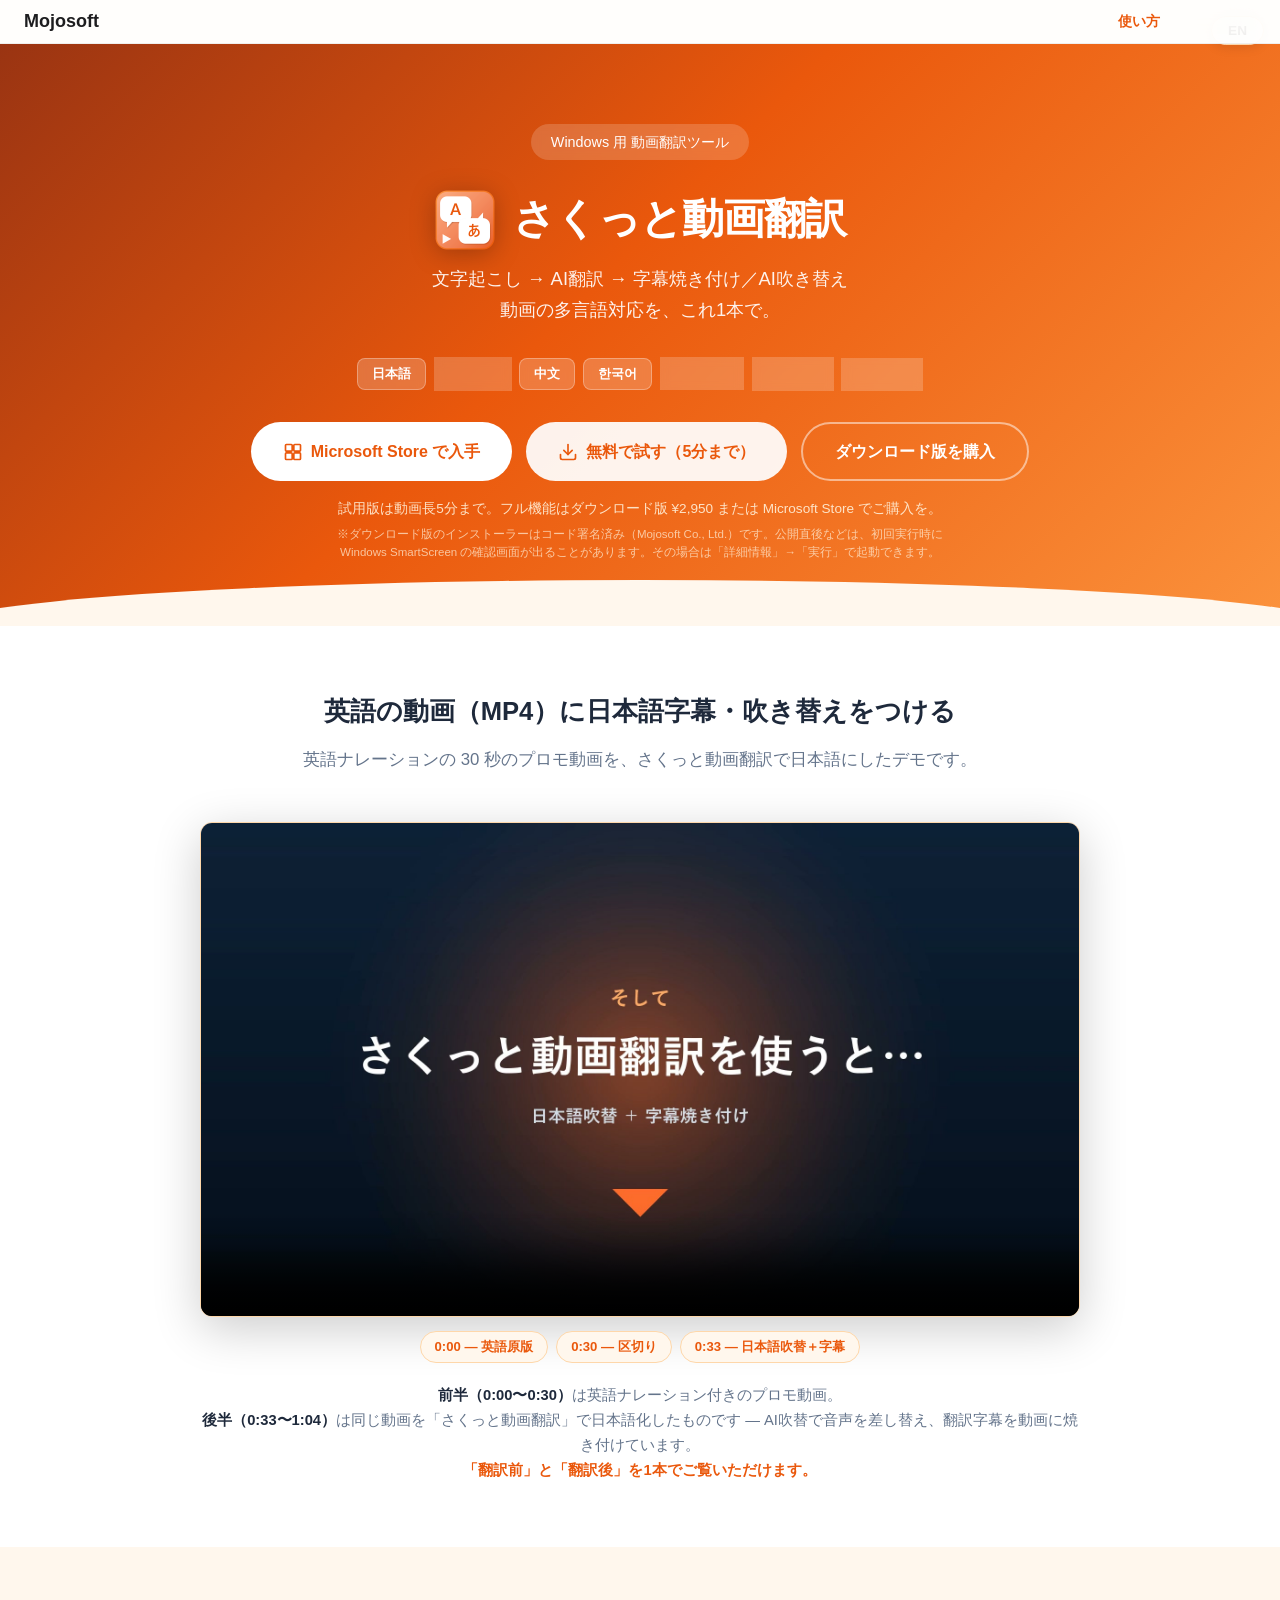
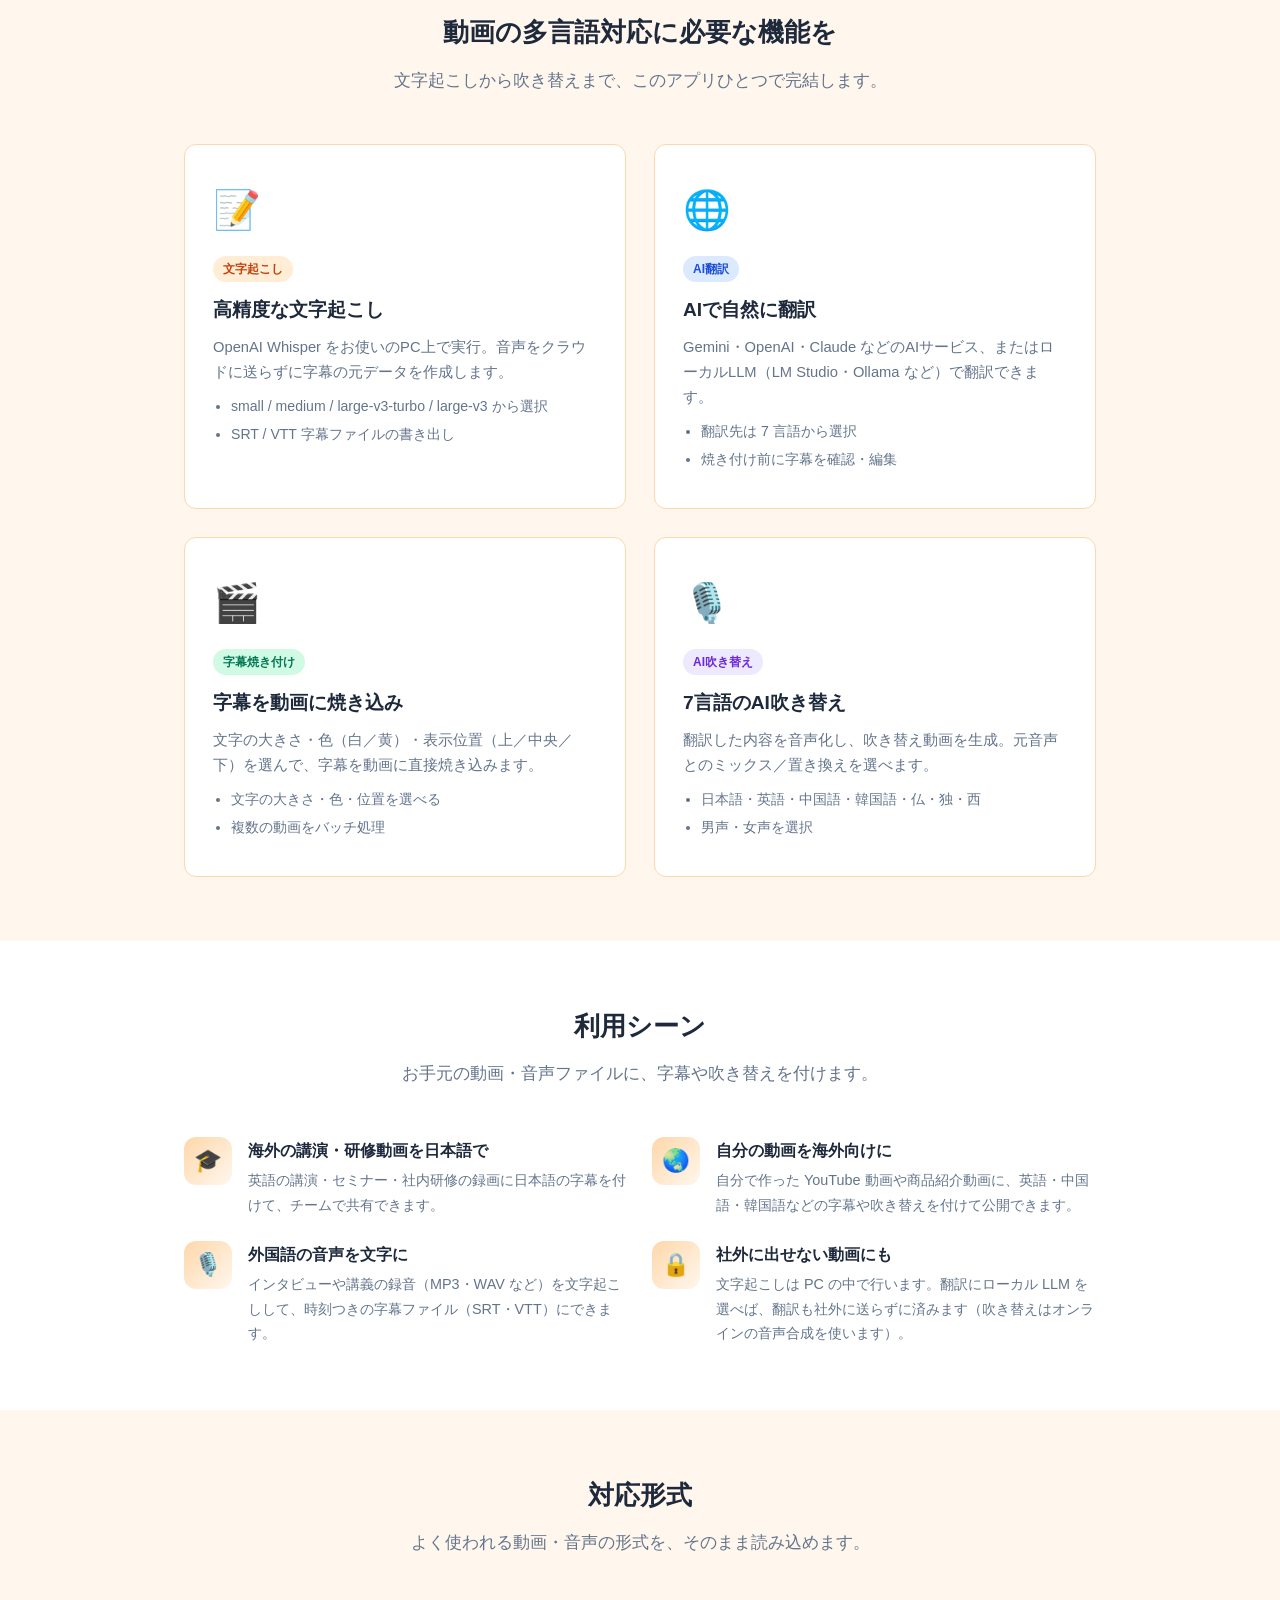
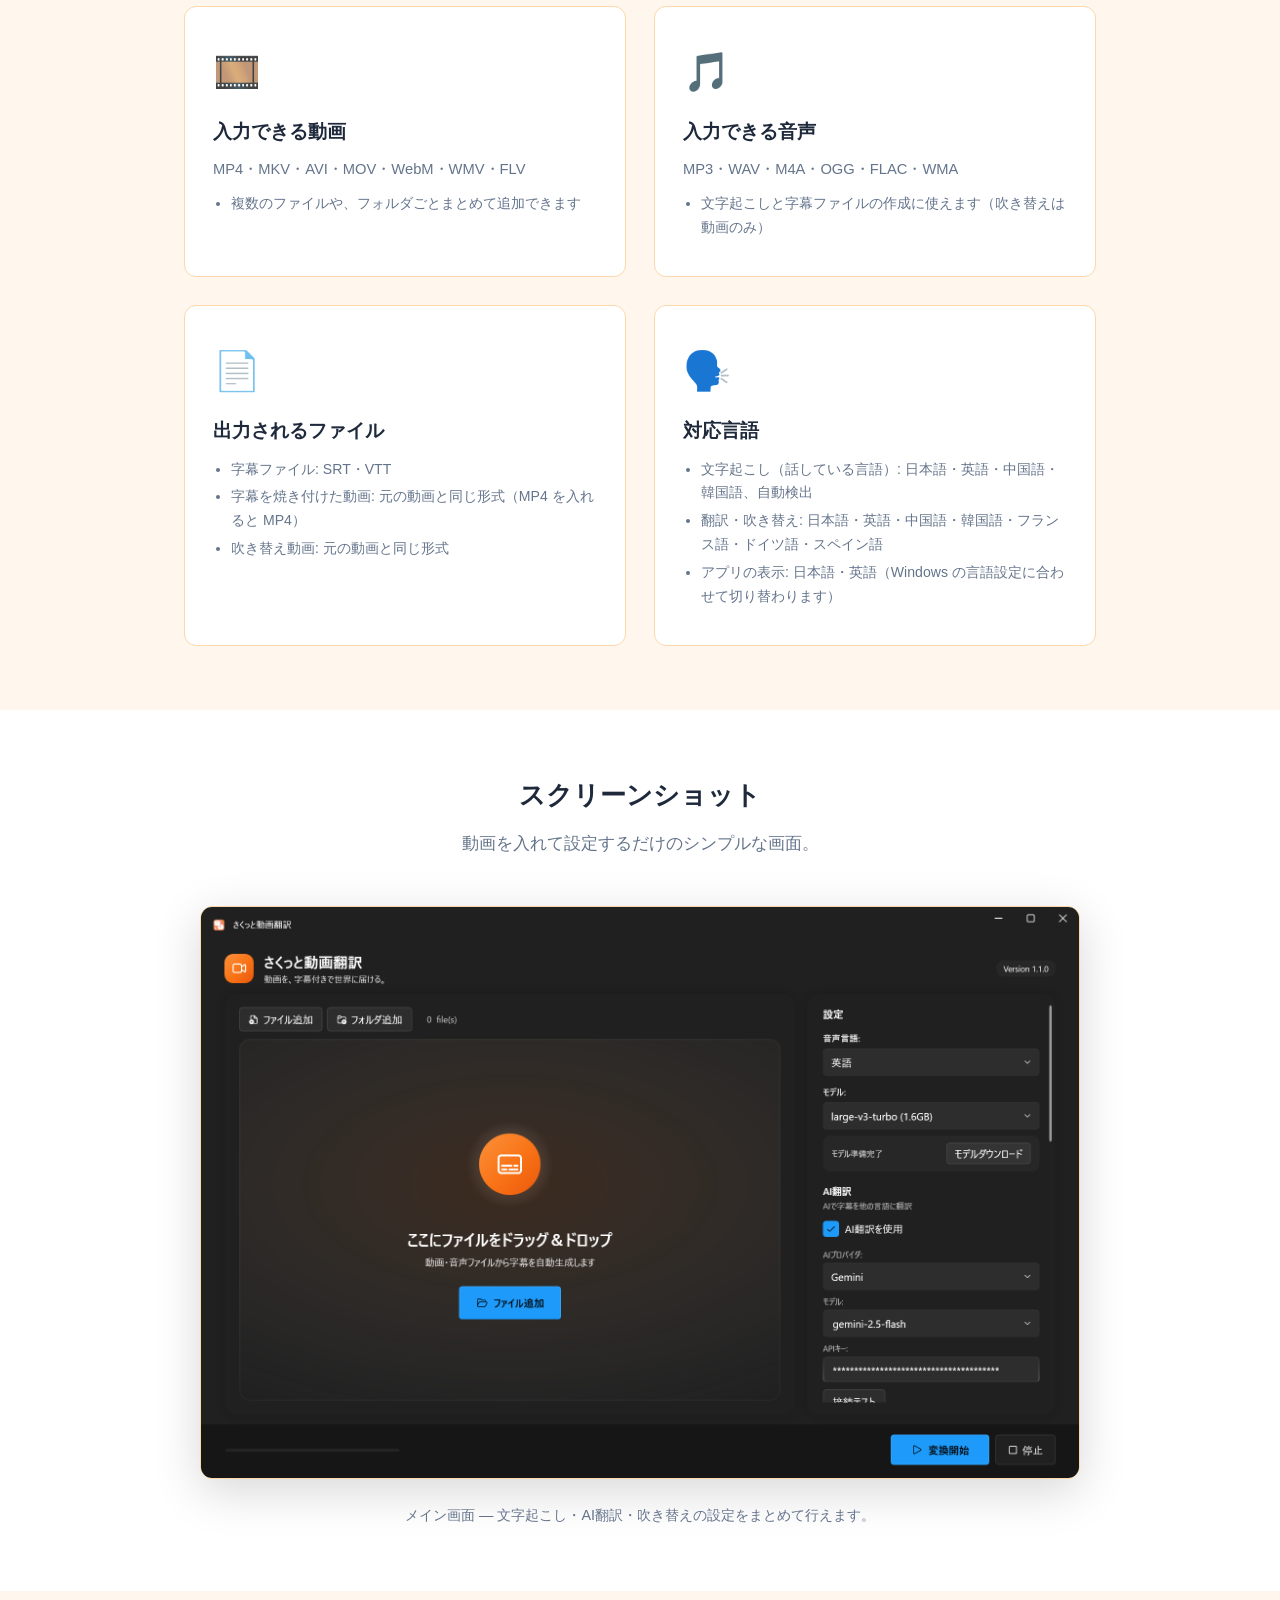
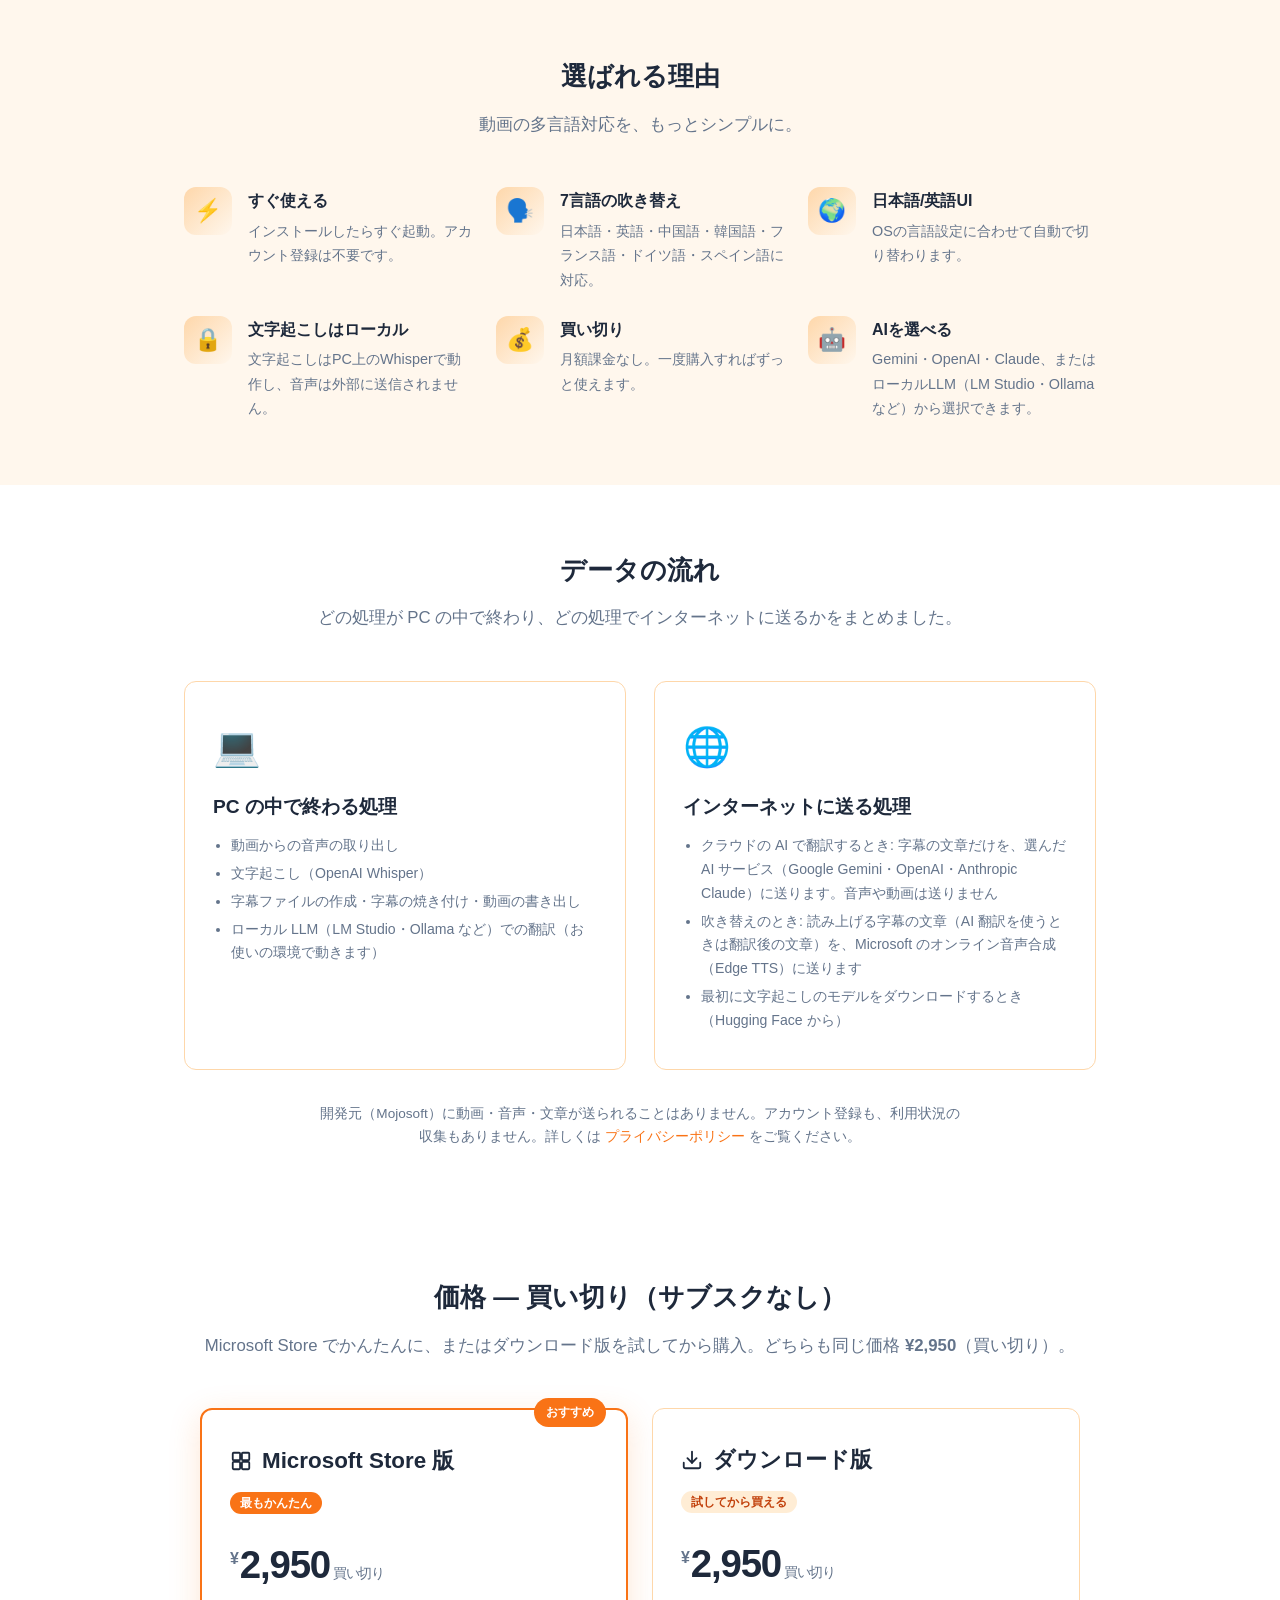
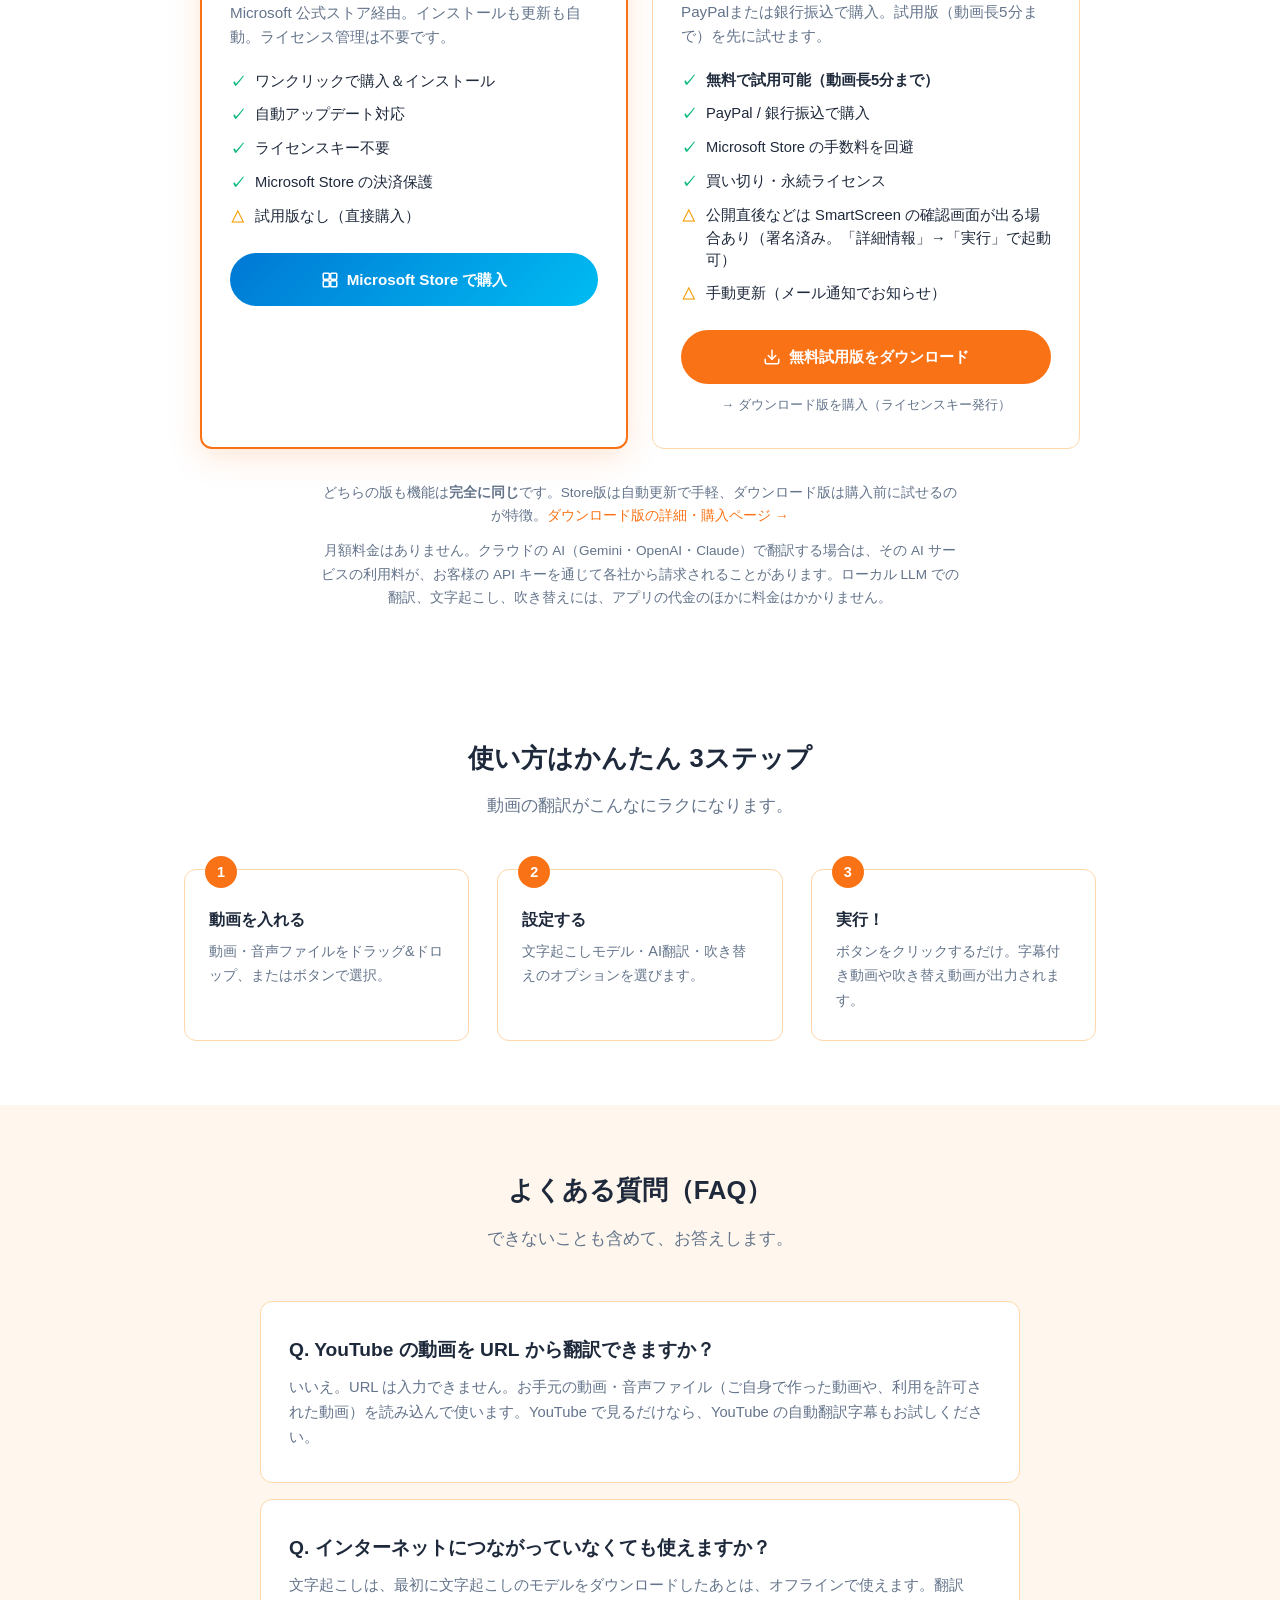
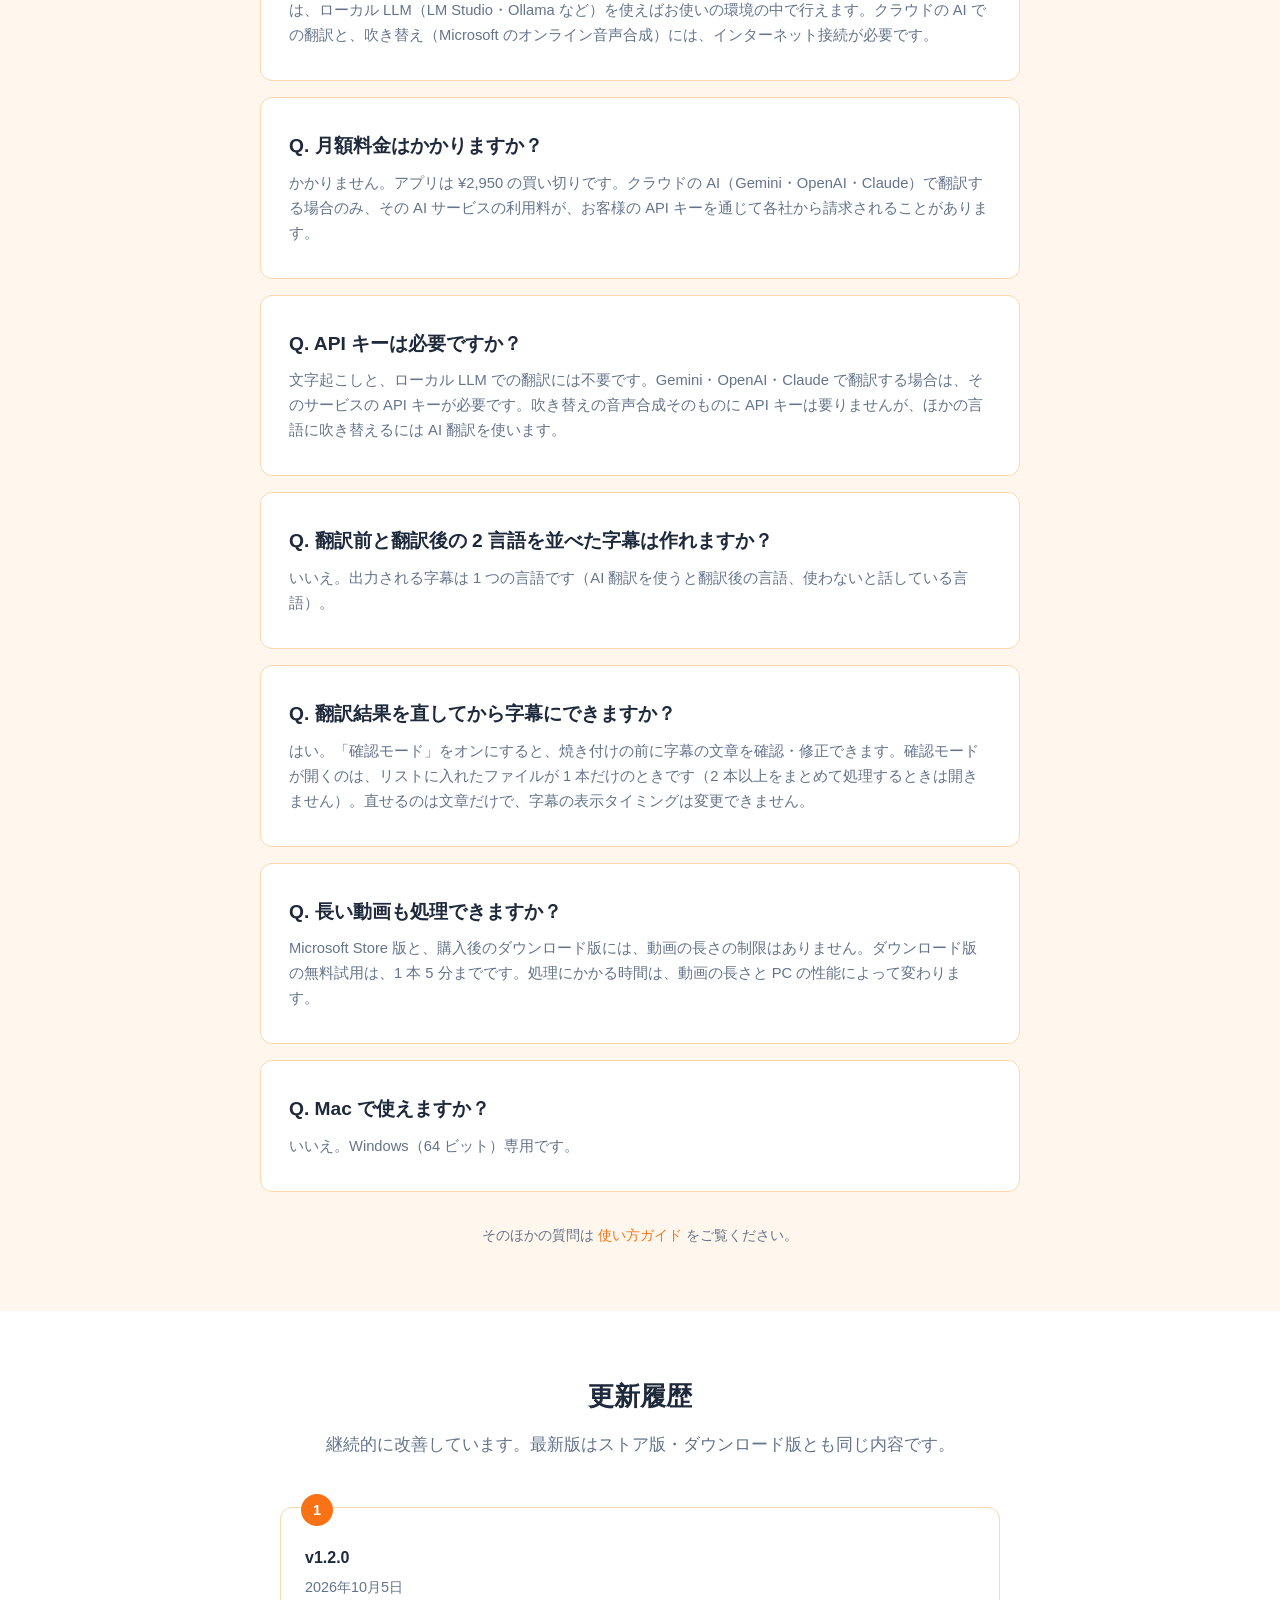
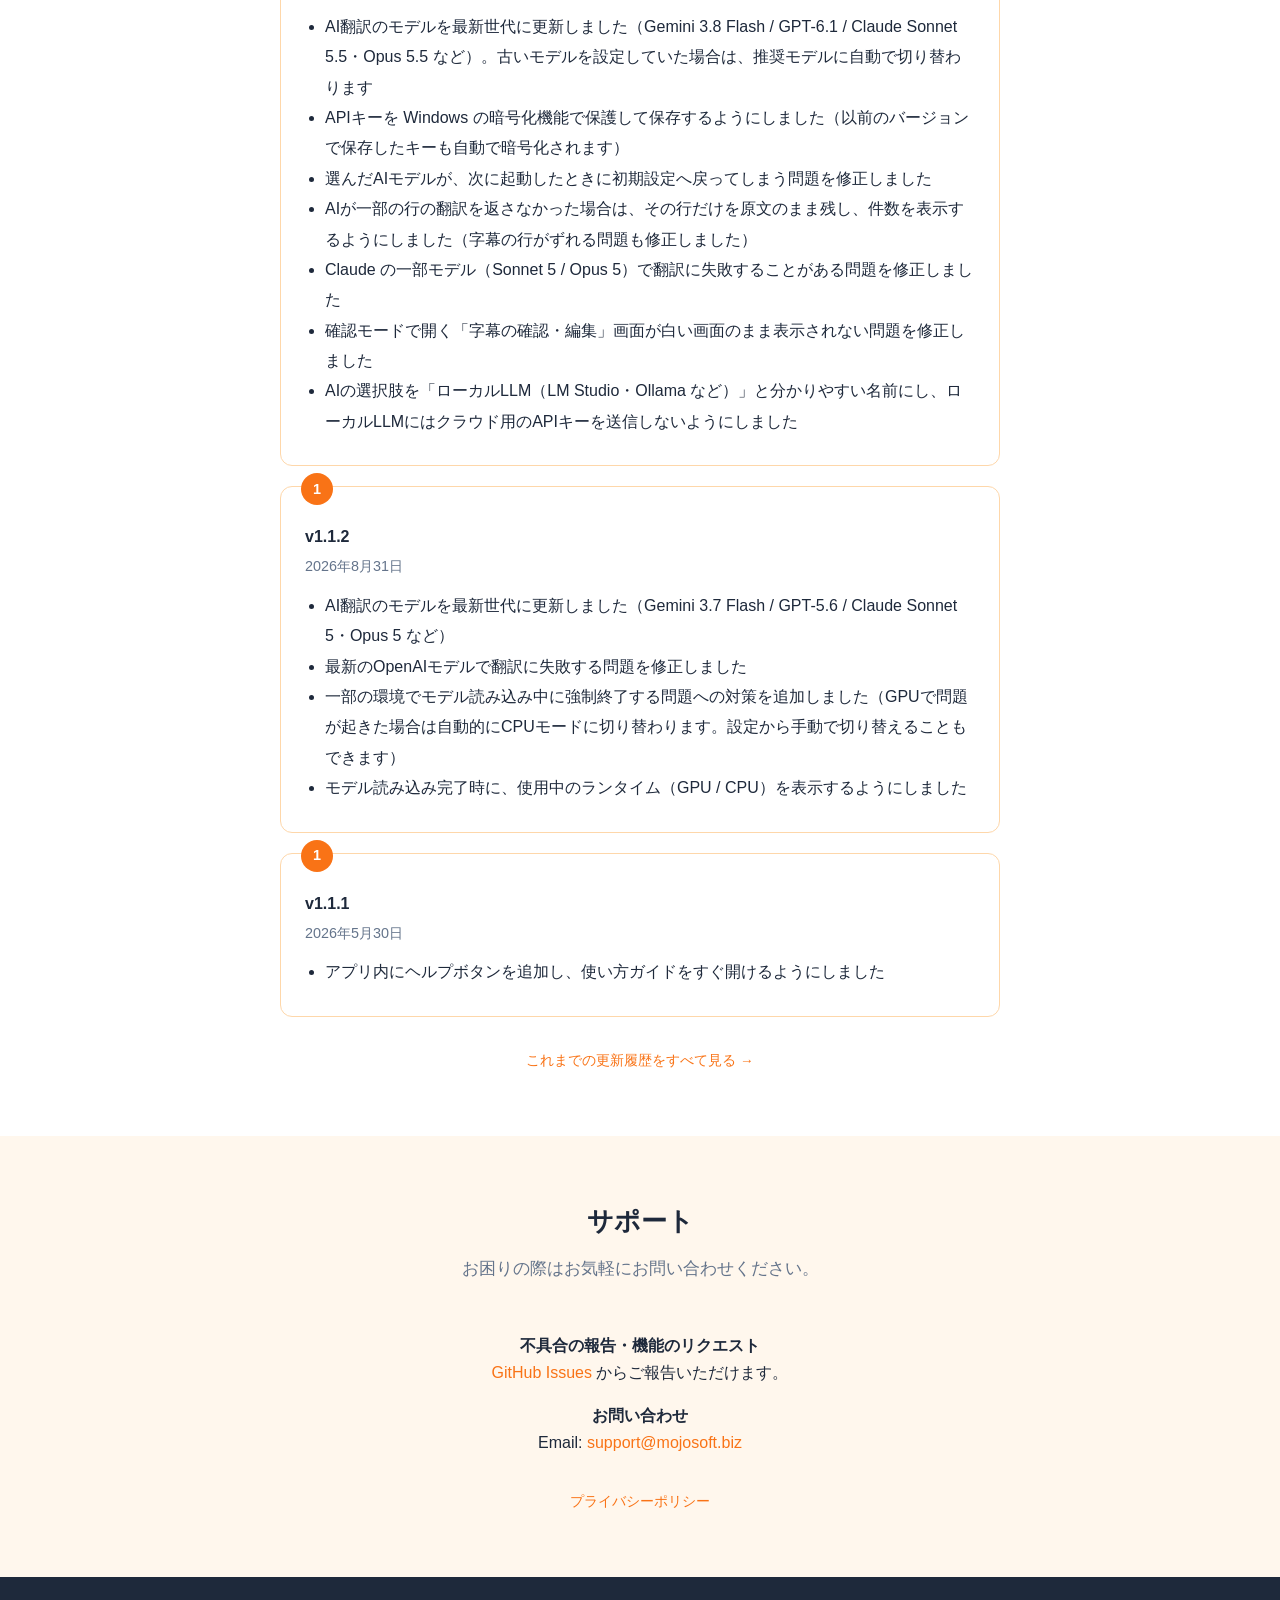
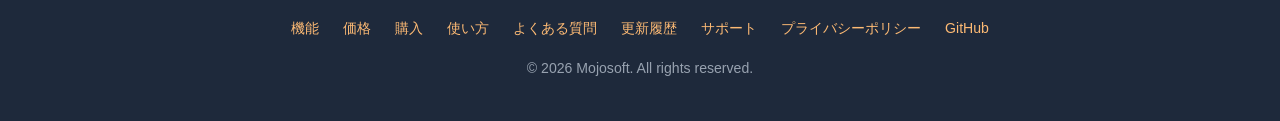
==== commit 0c4039a4: "seo(lp): 本文に利用シーン・対応形式・データの流れ・FAQ を追加、事実と違う記述を訂正（SEO 伝達 W4） - トップ（日本語・英語）に「利用シーン」「対応形式」「データの流れ」「よくある" ====
--- a/index.html
+++ b/index.html
@@ -4,7 +4,7 @@
 <meta charset="UTF-8">
 <meta name="viewport" content="width=device-width, initial-scale=1.0">
 <title>さくっと動画翻訳｜AI文字起こし・翻訳字幕・吹き替えソフト</title>
-<meta name="description" content="動画の文字起こし、AI翻訳、字幕の焼き付け、AI吹き替えをひとつにまとめたWindows用ソフト。7言語のAI吹き替えに対応し、動画の多言語化を支援します。機能・使い方・購入方法を公式ページで確認できます。">
+<meta name="description" content="英語などの動画に、日本語の字幕や吹き替えを付けられる Windows 用ソフト。文字起こしは PC の中で行い、AI 翻訳・字幕の焼き付け・7 言語の AI 吹き替えに対応。買い切り ¥2,950。ダウンロード版は 5 分までの動画で無料で試せます。">
 <link rel="icon" type="image/x-icon" href="favicon.ico">
 <link rel="icon" type="image/png" sizes="32x32" href="favicon-32.png">
 <link rel="apple-touch-icon" href="apple-touch-icon.png">
@@ -142,13 +142,13 @@
   <link rel="alternate" href="https://mojosoftjp.github.io/sakutto-videotranslator/" hreflang="x-default">
   <meta name="robots" content="index, follow, max-image-preview:large">
   <meta property="og:title" content="さくっと動画翻訳｜AI文字起こし・翻訳字幕・吹き替えソフト">
-  <meta property="og:description" content="動画の文字起こし、AI翻訳、字幕の焼き付け、AI吹き替えをひとつにまとめたWindows用ソフト。7言語のAI吹き替えに対応し、動画の多言語化を支援します。機能・使い方・購入方法を公式ページで確認できます。">
+  <meta property="og:description" content="英語などの動画に、日本語の字幕や吹き替えを付けられる Windows 用ソフト。文字起こしは PC の中で行い、AI 翻訳・字幕の焼き付け・7 言語の AI 吹き替えに対応。買い切り ¥2,950。ダウンロード版は 5 分までの動画で無料で試せます。">
   <meta property="og:url" content="https://mojosoftjp.github.io/sakutto-videotranslator/">
   <meta property="og:type" content="website">
   <meta property="og:site_name" content="Mojosoft">
   <meta property="og:locale" content="ja_JP">
   <meta name="twitter:title" content="さくっと動画翻訳｜AI文字起こし・翻訳字幕・吹き替えソフト">
-  <meta name="twitter:description" content="動画の文字起こし、AI翻訳、字幕の焼き付け、AI吹き替えをひとつにまとめたWindows用ソフト。7言語のAI吹き替えに対応し、動画の多言語化を支援します。機能・使い方・購入方法を公式ページで確認できます。">
+  <meta name="twitter:description" content="英語などの動画に、日本語の字幕や吹き替えを付けられる Windows 用ソフト。文字起こしは PC の中で行い、AI 翻訳・字幕の焼き付け・7 言語の AI 吹き替えに対応。買い切り ¥2,950。ダウンロード版は 5 分までの動画で無料で試せます。">
   <meta property="og:image" content="https://mojosoftjp.github.io/sakutto-videotranslator/ja-main.png">
   <meta name="twitter:image" content="https://mojosoftjp.github.io/sakutto-videotranslator/ja-main.png">
   <meta property="og:image:alt" content="さくっと動画翻訳｜AI文字起こし・翻訳字幕・吹き替えソフト">
@@ -164,12 +164,23 @@
       "@type": "SoftwareApplication",
       "@id": "https://mojosoftjp.github.io/sakutto-videotranslator/#software",
       "name": "さくっと動画翻訳",
+      "alternateName": "Snap Video Translator",
       "url": "https://mojosoftjp.github.io/sakutto-videotranslator/",
-      "description": "動画の文字起こし、AI翻訳、字幕の焼き付け、AI吹き替えをひとつにまとめたWindows用ソフト。7言語のAI吹き替えに対応し、動画の多言語化を支援します。機能・使い方・購入方法を公式ページで確認できます。",
+      "description": "英語などの動画に、日本語の字幕や吹き替えを付けられる Windows 用ソフト。文字起こしは PC の中で行い、AI 翻訳・字幕の焼き付け・7 言語の AI 吹き替えに対応。買い切り ¥2,950。ダウンロード版は 5 分までの動画で無料で試せます。",
       "image": "https://mojosoftjp.github.io/sakutto-videotranslator/ja-main.png",
       "operatingSystem": "Windows",
       "applicationCategory": "MultimediaApplication",
       "inLanguage": "ja",
+      "offers": {
+        "@type": "Offer",
+        "price": "2950",
+        "priceCurrency": "JPY",
+        "availability": "https://schema.org/InStock",
+        "url": "https://mojosoftjp.github.io/sakutto-videotranslator/purchase.html"
+      },
+      "sameAs": [
+        "https://apps.microsoft.com/detail/9N66P79HM5LB"
+      ],
       "publisher": {
         "@type": "Organization",
         "@id": "https://mojosoft.biz/#organization",
@@ -217,27 +228,24 @@
 <!-- Mojosoft Header -->
 <nav style="position:fixed;top:0;left:0;right:0;z-index:9999;background:rgba(255,255,255,.85);backdrop-filter:saturate(180%) blur(20px);-webkit-backdrop-filter:saturate(180%) blur(20px);border-bottom:1px solid rgba(0,0,0,.06);height:44px;display:flex;align-items:center;justify-content:space-between;padding:0 24px;">
   <a href="https://mojosoft.biz/" style="font-size:18px;font-weight:700;color:#1D1D1F;text-decoration:none;font-family:'Noto Sans JP',sans-serif;">Mojosoft</a>
-  <a href="help.html" style="font-size:14px;font-weight:600;color:var(--primary-dark);text-decoration:none;font-family:'Noto Sans JP',sans-serif;margin-right:96px;"><span class="ja">使い方</span><span class="en">Guide</span></a>
+  <a href="help.html" style="font-size:14px;font-weight:600;color:var(--primary-dark);text-decoration:none;font-family:'Noto Sans JP',sans-serif;margin-right:96px;"><span class="ja">使い方</span></a>
 </nav>
 <div style="height:44px;"></div>
 
 <!-- Language toggle -->
 <button class="lang-toggle" onclick="toggleLang()">
   <span class="ja">EN</span>
-  <span class="en">日本語</span>
 </button>
 
 <!-- Hero -->
 <header class="hero">
   <div class="ja"><div class="tagline">Windows 用 動画翻訳ツール</div></div>
-  <div class="en"><div class="tagline">Video Translation Tool for Windows</div></div>
   <div class="hero-title">
     <img src="logo.png" alt="Snap Video Translator icon">
-    <h1><span class="ja">さくっと動画翻訳</span><span class="en">Snap Video Translator</span></h1>
+    <h1><span class="ja">さくっと動画翻訳</span></h1>
   </div>
   <p class="subtitle">
     <span class="ja">文字起こし → AI翻訳 → 字幕焼き付け／AI吹き替え<br>動画の多言語対応を、これ1本で。</span>
-    <span class="en">Transcribe → Translate → Burn-in Subtitles or AI Dub<br>Everything you need to localize a video, in one app.</span>
   </p>
   <div class="formats">
     <span class="format-badge">日本語</span>
@@ -251,61 +259,49 @@
   <div class="cta-group">
     <a href="https://apps.microsoft.com/detail/9N66P79HM5LB?cid=lp-index" class="btn btn-primary">
       <svg width="20" height="20" viewBox="0 0 24 24" fill="none" stroke="currentColor" stroke-width="2"><rect x="3" y="3" width="8" height="8" rx="1"/><rect x="13" y="3" width="8" height="8" rx="1"/><rect x="3" y="13" width="8" height="8" rx="1"/><rect x="13" y="13" width="8" height="8" rx="1"/></svg>
-      <span class="ja">Microsoft Store で入手</span><span class="en">Get on Microsoft Store</span>
+      <span class="ja">Microsoft Store で入手</span>
     </a>
     <a href="https://mojosoft.biz/SakuttoVideoTranslator_Setup_1.2.0.exe" class="btn btn-secondary" download>
       <svg width="20" height="20" viewBox="0 0 24 24" fill="none" stroke="currentColor" stroke-width="2" stroke-linecap="round" stroke-linejoin="round"><path d="M21 15v4a2 2 0 0 1-2 2H5a2 2 0 0 1-2-2v-4"/><polyline points="7 10 12 15 17 10"/><line x1="12" y1="15" x2="12" y2="3"/></svg>
-      <span class="ja">無料で試す（5分まで）</span><span class="en">Free Trial (up to 5 min)</span>
+      <span class="ja">無料で試す（5分まで）</span>
     </a>
     <a href="purchase.html" class="btn btn-outline">
-      <span class="ja">ダウンロード版を購入</span><span class="en">Buy Download Edition</span>
+      <span class="ja">ダウンロード版を購入</span>
     </a>
   </div>
   <p class="trial-note">
     <span class="ja">試用版は動画長5分まで。フル機能はダウンロード版 ¥2,950 または Microsoft Store でご購入を。</span>
-    <span class="en">Trial limited to 5 min per video. Buy the full edition for ¥2,950 (download) or via Microsoft Store.</span>
   </p>
   <p class="smartscreen-note">
     <span class="ja">※ダウンロード版のインストーラーはコード署名済み（Mojosoft Co., Ltd.）です。公開直後などは、初回実行時に Windows SmartScreen の確認画面が出ることがあります。その場合は「詳細情報」→「実行」で起動できます。</span>
-    <span class="en">Note: The download installer is code-signed (Mojosoft Co., Ltd.). Right after a release, Windows SmartScreen may still show a prompt on first run — click "More info" → "Run anyway" to launch.</span>
   </p>
 </header>
 
 <!-- Demo video -->
 <section class="section video-section">
   <div class="container">
-    <h2 class="section-title"><span class="ja">実際に使うと、こうなります</span><span class="en">See It in Action</span></h2>
+    <h2 class="section-title">英語の動画（MP4）に日本語字幕・吹き替えをつける</h2>
     <p class="section-desc">
-      <span class="ja">30秒の英語プロモを、さくっと動画翻訳で日本語化したデモです。</span>
-      <span class="en">A 30-second look at what Snap Video Translator does.</span>
+      英語ナレーションの 30 秒のプロモ動画を、さくっと動画翻訳で日本語にしたデモです。
     </p>
     <div class="video-wrap">
       <video class="ja" controls playsinline preload="metadata" poster="poster_ja.jpg">
         <source src="combined_demo.mp4" type="video/mp4">
         お使いのブラウザは動画再生に対応していません。
       </video>
-      <video class="en" controls playsinline preload="metadata" poster="poster_en.jpg">
-        <source src="snap_video_translator_promo.mp4" type="video/mp4">
-        Your browser does not support the video tag.
-      </video>
 
       <div class="ja">
         <div class="video-timeline">
           <span>0:00 — 英語原版</span>
-          <span>0:25 — 区切り</span>
-          <span>0:26 — 日本語吹替＋字幕</span>
+          <span>0:30 — 区切り</span>
+          <span>0:33 — 日本語吹替＋字幕</span>
         </div>
         <p class="video-caption">
-          <strong>前半（0:00〜0:25）</strong>は英語ナレーション付きのプロモ動画。<br>
-          <strong>後半（0:26〜0:51）</strong>は同じ動画を「さくっと動画翻訳」で日本語化したものです — AI吹替で音声を差し替え、翻訳字幕を動画に焼き付けています。<br>
+          <strong>前半（0:00〜0:30）</strong>は英語ナレーション付きのプロモ動画。<br>
+          <strong>後半（0:33〜1:04）</strong>は同じ動画を「さくっと動画翻訳」で日本語化したものです — AI吹替で音声を差し替え、翻訳字幕を動画に焼き付けています。<br>
           <span style="color:var(--primary-dark);font-weight:600">「翻訳前」と「翻訳後」を1本でご覧いただけます。</span>
         </p>
       </div>
-      <div class="en">
-        <p class="video-caption">
-          A 30-second product video showing the core flow — drop a video, transcribe the speech, translate with AI, and choose burn-in subtitles or AI dubbing in 7 languages.
-        </p>
-      </div>
     </div>
   </div>
 </section>
@@ -313,51 +309,133 @@
 <!-- Feature overview cards -->
 <section id="features" class="section">
   <div class="container">
-    <h2 class="section-title"><span class="ja">動画の多言語対応に必要な機能を</span><span class="en">Everything You Need to Localize Video</span></h2>
-    <p class="section-desc"><span class="ja">文字起こしから吹き替えまで、このアプリひとつで完結します。</span><span class="en">From transcription to dubbing — one app covers it all.</span></p>
+    <h2 class="section-title"><span class="ja">動画の多言語対応に必要な機能を</span></h2>
+    <p class="section-desc"><span class="ja">文字起こしから吹き替えまで、このアプリひとつで完結します。</span></p>
     <div class="feature-grid">
       <!-- 1: Transcribe -->
       <div class="feature-card">
         <span class="feature-icon">&#x1F4DD;</span>
-        <span class="feature-tag transcribe"><span class="ja">文字起こし</span><span class="en">Transcribe</span></span>
-        <h3><span class="ja">高精度な文字起こし</span><span class="en">Accurate Transcription</span></h3>
-        <p><span class="ja">OpenAI Whisper をお使いのPC上で実行。音声をクラウドに送らずに字幕の元データを作成します。</span><span class="en">Runs OpenAI Whisper on your own PC. Builds the subtitle source without sending audio to the cloud.</span></p>
-        <ul>
-          <li><span class="ja">small / medium / large-v3-turbo / large-v3 から選択</span><span class="en">Choose small / medium / large-v3-turbo / large-v3</span></li>
-          <li><span class="ja">SRT / VTT 字幕ファイルの書き出し</span><span class="en">Export subtitles as SRT / VTT</span></li>
+        <span class="feature-tag transcribe"><span class="ja">文字起こし</span></span>
+        <h3><span class="ja">高精度な文字起こし</span></h3>
+        <p><span class="ja">OpenAI Whisper をお使いのPC上で実行。音声をクラウドに送らずに字幕の元データを作成します。</span></p>
+        <ul>
+          <li><span class="ja">small / medium / large-v3-turbo / large-v3 から選択</span></li>
+          <li><span class="ja">SRT / VTT 字幕ファイルの書き出し</span></li>
         </ul>
       </div>
       <!-- 2: Translate -->
       <div class="feature-card">
         <span class="feature-icon">&#x1F310;</span>
-        <span class="feature-tag translate"><span class="ja">AI翻訳</span><span class="en">AI Translation</span></span>
-        <h3><span class="ja">AIで自然に翻訳</span><span class="en">Natural AI Translation</span></h3>
-        <p><span class="ja">Gemini・OpenAI・Claude などのAIサービス、またはローカルLLM（LM Studio・Ollama など）で翻訳できます。</span><span class="en">Translate with AI services like Gemini, OpenAI, and Claude, or a local LLM (LM Studio, Ollama, etc.).</span></p>
-        <ul>
-          <li><span class="ja">翻訳先言語を自由に指定</span><span class="en">Pick any target language</span></li>
-          <li><span class="ja">焼き付け前に字幕を確認・編集</span><span class="en">Review and edit subtitles before burn-in</span></li>
+        <span class="feature-tag translate"><span class="ja">AI翻訳</span></span>
+        <h3><span class="ja">AIで自然に翻訳</span></h3>
+        <p><span class="ja">Gemini・OpenAI・Claude などのAIサービス、またはローカルLLM（LM Studio・Ollama など）で翻訳できます。</span></p>
+        <ul>
+          <li>翻訳先は 7 言語から選択</li>
+          <li><span class="ja">焼き付け前に字幕を確認・編集</span></li>
         </ul>
       </div>
       <!-- 3: Subtitle burn-in -->
       <div class="feature-card">
         <span class="feature-icon">&#x1F3AC;</span>
-        <span class="feature-tag subtitle"><span class="ja">字幕焼き付け</span><span class="en">Subtitle Burn-in</span></span>
-        <h3><span class="ja">字幕を動画に焼き込み</span><span class="en">Burn Subtitles into Video</span></h3>
-        <p><span class="ja">フォントサイズ・文字色・縁取り・表示位置を調整して、字幕を動画に直接焼き込みます。</span><span class="en">Adjust font size, color, outline, and position, then burn subtitles directly into the video.</span></p>
-        <ul>
-          <li><span class="ja">スタイルを自由にカスタマイズ</span><span class="en">Fully customizable styling</span></li>
-          <li><span class="ja">複数の動画をバッチ処理</span><span class="en">Batch-process multiple videos</span></li>
+        <span class="feature-tag subtitle"><span class="ja">字幕焼き付け</span></span>
+        <h3><span class="ja">字幕を動画に焼き込み</span></h3>
+        <p>文字の大きさ・色（白／黄）・表示位置（上／中央／下）を選んで、字幕を動画に直接焼き込みます。</p>
+        <ul>
+          <li>文字の大きさ・色・位置を選べる</li>
+          <li><span class="ja">複数の動画をバッチ処理</span></li>
         </ul>
       </div>
       <!-- 4: AI dubbing -->
       <div class="feature-card">
         <span class="feature-icon">&#x1F399;&#xFE0F;</span>
-        <span class="feature-tag dub"><span class="ja">AI吹き替え</span><span class="en">AI Dubbing</span></span>
-        <h3><span class="ja">7言語のAI吹き替え</span><span class="en">AI Dubbing in 7 Languages</span></h3>
-        <p><span class="ja">翻訳した内容を音声化し、吹き替え動画を生成。元音声とのミックス／置き換えを選べます。</span><span class="en">Turns the translation into speech and generates a dubbed video. Mix with or replace the original audio.</span></p>
-        <ul>
-          <li><span class="ja">日本語・英語・中国語・韓国語・仏・独・西</span><span class="en">JA / EN / ZH / KO / FR / DE / ES</span></li>
-          <li><span class="ja">男声・女声を選択</span><span class="en">Male or female voice</span></li>
+        <span class="feature-tag dub"><span class="ja">AI吹き替え</span></span>
+        <h3><span class="ja">7言語のAI吹き替え</span></h3>
+        <p><span class="ja">翻訳した内容を音声化し、吹き替え動画を生成。元音声とのミックス／置き換えを選べます。</span></p>
+        <ul>
+          <li><span class="ja">日本語・英語・中国語・韓国語・仏・独・西</span></li>
+          <li><span class="ja">男声・女声を選択</span></li>
+        </ul>
+      </div>
+    </div>
+  </div>
+</section>
+
+<!-- Use cases (W4) -->
+<section id="use-cases" class="section" style="background:#fff">
+  <div class="container">
+    <h2 class="section-title">利用シーン</h2>
+    <p class="section-desc">お手元の動画・音声ファイルに、字幕や吹き替えを付けます。</p>
+    <div class="points" style="margin-top:0;grid-template-columns:repeat(auto-fit,minmax(min(360px,100%),1fr))">
+      <div class="point">
+        <div class="point-icon">&#x1F393;</div>
+        <div>
+          <h3>海外の講演・研修動画を日本語で</h3>
+          <p>英語の講演・セミナー・社内研修の録画に日本語の字幕を付けて、チームで共有できます。</p>
+        </div>
+      </div>
+      <div class="point">
+        <div class="point-icon">&#x1F30F;</div>
+        <div>
+          <h3>自分の動画を海外向けに</h3>
+          <p>自分で作った YouTube 動画や商品紹介動画に、英語・中国語・韓国語などの字幕や吹き替えを付けて公開できます。</p>
+        </div>
+      </div>
+      <div class="point">
+        <div class="point-icon">&#x1F399;&#xFE0F;</div>
+        <div>
+          <h3>外国語の音声を文字に</h3>
+          <p>インタビューや講義の録音（MP3・WAV など）を文字起こしして、時刻つきの字幕ファイル（SRT・VTT）にできます。</p>
+        </div>
+      </div>
+      <div class="point">
+        <div class="point-icon">&#x1F512;</div>
+        <div>
+          <h3>社外に出せない動画にも</h3>
+          <p>文字起こしは PC の中で行います。翻訳にローカル LLM を選べば、翻訳も社外に送らずに済みます（吹き替えはオンラインの音声合成を使います）。</p>
+        </div>
+      </div>
+    </div>
+  </div>
+</section>
+
+<!-- Formats (W4) -->
+<section id="formats" class="section">
+  <div class="container">
+    <h2 class="section-title">対応形式</h2>
+    <p class="section-desc">よく使われる動画・音声の形式を、そのまま読み込めます。</p>
+    <div class="feature-grid">
+      <div class="feature-card">
+        <span class="feature-icon">&#x1F39E;&#xFE0F;</span>
+        <h3>入力できる動画</h3>
+        <p>MP4・MKV・AVI・MOV・WebM・WMV・FLV</p>
+        <ul>
+          <li>複数のファイルや、フォルダごとまとめて追加できます</li>
+        </ul>
+      </div>
+      <div class="feature-card">
+        <span class="feature-icon">&#x1F3B5;</span>
+        <h3>入力できる音声</h3>
+        <p>MP3・WAV・M4A・OGG・FLAC・WMA</p>
+        <ul>
+          <li>文字起こしと字幕ファイルの作成に使えます（吹き替えは動画のみ）</li>
+        </ul>
+      </div>
+      <div class="feature-card">
+        <span class="feature-icon">&#x1F4C4;</span>
+        <h3>出力されるファイル</h3>
+        <ul>
+          <li>字幕ファイル: SRT・VTT</li>
+          <li>字幕を焼き付けた動画: 元の動画と同じ形式（MP4 を入れると MP4）</li>
+          <li>吹き替え動画: 元の動画と同じ形式</li>
+        </ul>
+      </div>
+      <div class="feature-card">
+        <span class="feature-icon">&#x1F5E3;&#xFE0F;</span>
+        <h3>対応言語</h3>
+        <ul>
+          <li>文字起こし（話している言語）: 日本語・英語・中国語・韓国語、自動検出</li>
+          <li>翻訳・吹き替え: 日本語・英語・中国語・韓国語・フランス語・ドイツ語・スペイン語</li>
+          <li>アプリの表示: 日本語・英語（Windows の言語設定に合わせて切り替わります）</li>
         </ul>
       </div>
     </div>
@@ -367,12 +445,11 @@
 <!-- Screenshot -->
 <section class="section" style="background:#fff">
   <div class="container">
-    <h2 class="section-title"><span class="ja">スクリーンショット</span><span class="en">Screenshot</span></h2>
-    <p class="section-desc"><span class="ja">動画を入れて設定するだけのシンプルな画面。</span><span class="en">A simple screen — just add a video and configure.</span></p>
+    <h2 class="section-title"><span class="ja">スクリーンショット</span></h2>
+    <p class="section-desc"><span class="ja">動画を入れて設定するだけのシンプルな画面。</span></p>
     <div class="shot">
       <img class="ja" src="ja-main.png" alt="さくっと動画翻訳の画面" loading="lazy">
-      <img class="en" src="en-main.png" alt="Snap Video Translator screen" loading="lazy">
-      <p class="caption"><span class="ja">メイン画面 — 文字起こし・AI翻訳・吹き替えの設定をまとめて行えます。</span><span class="en">Main window — transcription, AI translation, and dubbing settings all in one place.</span></p>
+      <p class="caption"><span class="ja">メイン画面 — 文字起こし・AI翻訳・吹き替えの設定をまとめて行えます。</span></p>
     </div>
   </div>
 </section>
@@ -380,84 +457,113 @@
 <!-- Why choose -->
 <section class="section">
   <div class="container">
-    <h2 class="section-title"><span class="ja">選ばれる理由</span><span class="en">Why Choose It</span></h2>
-    <p class="section-desc"><span class="ja">動画の多言語対応を、もっとシンプルに。</span><span class="en">Localizing video, made simpler.</span></p>
+    <h2 class="section-title"><span class="ja">選ばれる理由</span></h2>
+    <p class="section-desc"><span class="ja">動画の多言語対応を、もっとシンプルに。</span></p>
     <div class="points">
       <div class="point">
         <div class="point-icon">&#x26A1;</div>
         <div>
-          <h3><span class="ja">すぐ使える</span><span class="en">Ready to Use</span></h3>
-          <p><span class="ja">インストールしたらすぐ起動。アカウント登録は不要です。</span><span class="en">Launch right after install. No account signup required.</span></p>
+          <h3><span class="ja">すぐ使える</span></h3>
+          <p><span class="ja">インストールしたらすぐ起動。アカウント登録は不要です。</span></p>
         </div>
       </div>
       <div class="point">
         <div class="point-icon">&#x1F5E3;&#xFE0F;</div>
         <div>
-          <h3><span class="ja">7言語の吹き替え</span><span class="en">Dubbing in 7 Languages</span></h3>
-          <p><span class="ja">日本語・英語・中国語・韓国語・フランス語・ドイツ語・スペイン語に対応。</span><span class="en">Japanese, English, Chinese, Korean, French, German, and Spanish.</span></p>
+          <h3><span class="ja">7言語の吹き替え</span></h3>
+          <p><span class="ja">日本語・英語・中国語・韓国語・フランス語・ドイツ語・スペイン語に対応。</span></p>
         </div>
       </div>
       <div class="point">
         <div class="point-icon">&#x1F30D;</div>
         <div>
-          <h3><span class="ja">日本語/英語UI</span><span class="en">Japanese / English UI</span></h3>
-          <p><span class="ja">OSの言語設定に合わせて自動で切り替わります。</span><span class="en">Switches automatically based on your OS language.</span></p>
+          <h3><span class="ja">日本語/英語UI</span></h3>
+          <p><span class="ja">OSの言語設定に合わせて自動で切り替わります。</span></p>
         </div>
       </div>
       <div class="point">
         <div class="point-icon">&#x1F512;</div>
         <div>
-          <h3><span class="ja">文字起こしはローカル</span><span class="en">Local Transcription</span></h3>
-          <p><span class="ja">文字起こしはPC上のWhisperで動作し、音声は外部に送信されません。</span><span class="en">Transcription runs locally with Whisper — your audio is not sent anywhere.</span></p>
+          <h3><span class="ja">文字起こしはローカル</span></h3>
+          <p><span class="ja">文字起こしはPC上のWhisperで動作し、音声は外部に送信されません。</span></p>
         </div>
       </div>
       <div class="point">
         <div class="point-icon">&#x1F4B0;</div>
         <div>
-          <h3><span class="ja">買い切り</span><span class="en">One-Time Purchase</span></h3>
-          <p><span class="ja">月額課金なし。一度購入すればずっと使えます。</span><span class="en">No subscription. Buy once, use forever.</span></p>
+          <h3><span class="ja">買い切り</span></h3>
+          <p><span class="ja">月額課金なし。一度購入すればずっと使えます。</span></p>
         </div>
       </div>
       <div class="point">
         <div class="point-icon">&#x1F916;</div>
         <div>
-          <h3><span class="ja">AIを選べる</span><span class="en">Choose Your AI</span></h3>
-          <p><span class="ja">Gemini・OpenAI・Claude、またはローカルLLM（LM Studio・Ollama など）から選択できます。</span><span class="en">Pick Gemini, OpenAI, Claude, or a local LLM (LM Studio, Ollama, etc.).</span></p>
-        </div>
-      </div>
-    </div>
+          <h3><span class="ja">AIを選べる</span></h3>
+          <p><span class="ja">Gemini・OpenAI・Claude、またはローカルLLM（LM Studio・Ollama など）から選択できます。</span></p>
+        </div>
+      </div>
+    </div>
+  </div>
+</section>
+
+<!-- Data flow (W4) -->
+<section id="data-flow" class="section" style="background:#fff">
+  <div class="container">
+    <h2 class="section-title">データの流れ</h2>
+    <p class="section-desc">どの処理が PC の中で終わり、どの処理でインターネットに送るかをまとめました。</p>
+    <div class="feature-grid">
+      <div class="feature-card">
+        <span class="feature-icon">&#x1F4BB;</span>
+        <h3>PC の中で終わる処理</h3>
+        <ul>
+          <li>動画からの音声の取り出し</li>
+          <li>文字起こし（OpenAI Whisper）</li>
+          <li>字幕ファイルの作成・字幕の焼き付け・動画の書き出し</li>
+          <li>ローカル LLM（LM Studio・Ollama など）での翻訳（お使いの環境で動きます）</li>
+        </ul>
+      </div>
+      <div class="feature-card">
+        <span class="feature-icon">&#x1F310;</span>
+        <h3>インターネットに送る処理</h3>
+        <ul>
+          <li>クラウドの AI で翻訳するとき: 字幕の文章だけを、選んだ AI サービス（Google Gemini・OpenAI・Anthropic Claude）に送ります。音声や動画は送りません</li>
+          <li>吹き替えのとき: 読み上げる字幕の文章（AI 翻訳を使うときは翻訳後の文章）を、Microsoft のオンライン音声合成（Edge TTS）に送ります</li>
+          <li>最初に文字起こしのモデルをダウンロードするとき（Hugging Face から）</li>
+        </ul>
+      </div>
+    </div>
+    <p class="pricing-note">開発元（Mojosoft）に動画・音声・文章が送られることはありません。アカウント登録も、利用状況の収集もありません。詳しくは <a href="privacy.html">プライバシーポリシー</a> をご覧ください。</p>
   </div>
 </section>
 
 <!-- Pricing — Store vs Download comparison -->
 <section id="pricing" class="section pricing-section">
   <div class="container">
-    <h2 class="section-title"><span class="ja">価格 — 2つの入手方法</span><span class="en">Pricing — Two Ways to Get It</span></h2>
-    <p class="section-desc"><span class="ja">Microsoft Store でかんたんに、またはダウンロード版を試してから購入。どちらも同じ価格 <strong>¥2,950</strong>（買い切り）。</span><span class="en">Get it easily from Microsoft Store, or try the download edition before buying. Same price either way — <strong>¥2,950</strong> (one-time).</span></p>
+    <h2 class="section-title">価格 — 買い切り（サブスクなし）</h2>
+    <p class="section-desc"><span class="ja">Microsoft Store でかんたんに、またはダウンロード版を試してから購入。どちらも同じ価格 <strong>¥2,950</strong>（買い切り）。</span></p>
 
     <div class="pricing-grid">
       <!-- Microsoft Store -->
       <div class="pricing-card-lp featured">
         <h3>
           <svg width="22" height="22" viewBox="0 0 24 24" fill="none" stroke="currentColor" stroke-width="2"><rect x="3" y="3" width="8" height="8" rx="1"/><rect x="13" y="3" width="8" height="8" rx="1"/><rect x="3" y="13" width="8" height="8" rx="1"/><rect x="13" y="13" width="8" height="8" rx="1"/></svg>
-          <span class="ja">Microsoft Store 版</span><span class="en">Microsoft Store</span>
+          <span class="ja">Microsoft Store 版</span>
         </h3>
-        <span class="pricing-badge"><span class="ja">最もかんたん</span><span class="en">Easiest</span></span>
-        <div class="pricing-price-lp" style="margin-top:16px"><span class="currency">¥</span>2,950<span class="unit"> <span class="ja">買い切り</span><span class="en">one-time</span></span></div>
+        <span class="pricing-badge"><span class="ja">最もかんたん</span></span>
+        <div class="pricing-price-lp" style="margin-top:16px"><span class="currency">¥</span>2,950<span class="unit"> <span class="ja">買い切り</span></span></div>
         <p class="pricing-tagline">
           <span class="ja">Microsoft 公式ストア経由。インストールも更新も自動。ライセンス管理は不要です。</span>
-          <span class="en">Official Microsoft Store. Auto install and update. No license management needed.</span>
         </p>
         <ul>
-          <li><span class="ja">ワンクリックで購入＆インストール</span><span class="en">One-click purchase &amp; install</span></li>
-          <li><span class="ja">自動アップデート対応</span><span class="en">Auto-updates</span></li>
-          <li><span class="ja">ライセンスキー不要</span><span class="en">No license key required</span></li>
-          <li><span class="ja">Microsoft Store の決済保護</span><span class="en">Microsoft Store buyer protection</span></li>
-          <li class="con"><span class="ja">試用版なし（直接購入）</span><span class="en">No free trial (direct purchase)</span></li>
+          <li><span class="ja">ワンクリックで購入＆インストール</span></li>
+          <li><span class="ja">自動アップデート対応</span></li>
+          <li><span class="ja">ライセンスキー不要</span></li>
+          <li><span class="ja">Microsoft Store の決済保護</span></li>
+          <li class="con"><span class="ja">試用版なし（直接購入）</span></li>
         </ul>
         <a href="https://apps.microsoft.com/detail/9N66P79HM5LB?cid=lp-index" class="pricing-cta cta-store">
           <svg width="18" height="18" viewBox="0 0 24 24" fill="none" stroke="currentColor" stroke-width="2"><rect x="3" y="3" width="8" height="8" rx="1"/><rect x="13" y="3" width="8" height="8" rx="1"/><rect x="3" y="13" width="8" height="8" rx="1"/><rect x="13" y="13" width="8" height="8" rx="1"/></svg>
-          <span class="ja">Microsoft Store で購入</span><span class="en">Buy on Microsoft Store</span>
+          <span class="ja">Microsoft Store で購入</span>
         </a>
       </div>
 
@@ -465,110 +571,145 @@
       <div class="pricing-card-lp">
         <h3>
           <svg width="22" height="22" viewBox="0 0 24 24" fill="none" stroke="currentColor" stroke-width="2" stroke-linecap="round" stroke-linejoin="round"><path d="M21 15v4a2 2 0 0 1-2 2H5a2 2 0 0 1-2-2v-4"/><polyline points="7 10 12 15 17 10"/><line x1="12" y1="15" x2="12" y2="3"/></svg>
-          <span class="ja">ダウンロード版</span><span class="en">Download Edition</span>
+          <span class="ja">ダウンロード版</span>
         </h3>
-        <span class="pricing-badge"><span class="ja">試してから買える</span><span class="en">Try before you buy</span></span>
-        <div class="pricing-price-lp" style="margin-top:16px"><span class="currency">¥</span>2,950<span class="unit"> <span class="ja">買い切り</span><span class="en">one-time</span></span></div>
+        <span class="pricing-badge"><span class="ja">試してから買える</span></span>
+        <div class="pricing-price-lp" style="margin-top:16px"><span class="currency">¥</span>2,950<span class="unit"> <span class="ja">買い切り</span></span></div>
         <p class="pricing-tagline">
           <span class="ja">PayPalまたは銀行振込で購入。試用版（動画長5分まで）を先に試せます。</span>
-          <span class="en">Pay via PayPal or bank transfer. Try the trial first (5-min video limit).</span>
         </p>
         <ul>
-          <li><span class="ja"><strong>無料で試用可能（動画長5分まで）</strong></span><span class="en"><strong>Free trial (up to 5 min per video)</strong></span></li>
-          <li><span class="ja">PayPal / 銀行振込で購入</span><span class="en">Pay via PayPal or bank transfer</span></li>
-          <li><span class="ja">Microsoft Store の手数料を回避</span><span class="en">Avoids Microsoft Store fees</span></li>
-          <li><span class="ja">買い切り・永続ライセンス</span><span class="en">One-time purchase, permanent license</span></li>
-          <li class="con"><span class="ja">公開直後などは SmartScreen の確認画面が出る場合あり（署名済み。「詳細情報」→「実行」で起動可）</span><span class="en">SmartScreen may prompt right after a release (code-signed; click "More info" → "Run anyway")</span></li>
-          <li class="con"><span class="ja">手動更新（メール通知でお知らせ）</span><span class="en">Manual updates (notified by email)</span></li>
+          <li><span class="ja"><strong>無料で試用可能（動画長5分まで）</strong></span></li>
+          <li><span class="ja">PayPal / 銀行振込で購入</span></li>
+          <li><span class="ja">Microsoft Store の手数料を回避</span></li>
+          <li><span class="ja">買い切り・永続ライセンス</span></li>
+          <li class="con"><span class="ja">公開直後などは SmartScreen の確認画面が出る場合あり（署名済み。「詳細情報」→「実行」で起動可）</span></li>
+          <li class="con"><span class="ja">手動更新（メール通知でお知らせ）</span></li>
         </ul>
         <a href="https://mojosoft.biz/SakuttoVideoTranslator_Setup_1.2.0.exe" class="pricing-cta cta-dl" download>
           <svg width="18" height="18" viewBox="0 0 24 24" fill="none" stroke="currentColor" stroke-width="2" stroke-linecap="round" stroke-linejoin="round"><path d="M21 15v4a2 2 0 0 1-2 2H5a2 2 0 0 1-2-2v-4"/><polyline points="7 10 12 15 17 10"/><line x1="12" y1="15" x2="12" y2="3"/></svg>
-          <span class="ja">無料試用版をダウンロード</span><span class="en">Download Free Trial</span>
+          <span class="ja">無料試用版をダウンロード</span>
         </a>
         <a href="purchase.html" class="pricing-cta-secondary">
-          <span class="ja">→ ダウンロード版を購入（ライセンスキー発行）</span><span class="en">→ Buy Download Edition (license key)</span>
+          <span class="ja">→ ダウンロード版を購入（ライセンスキー発行）</span>
         </a>
       </div>
     </div>
 
     <p class="pricing-note">
       <span class="ja">どちらの版も機能は<strong>完全に同じ</strong>です。Store版は自動更新で手軽、ダウンロード版は購入前に試せるのが特徴。<a href="purchase.html">ダウンロード版の詳細・購入ページ →</a></span>
-      <span class="en">Both editions have <strong>identical features</strong>. Store version is convenient with auto-updates. Download edition lets you try before you buy. <a href="purchase.html">See download edition details →</a></span>
     </p>
+    <p class="pricing-note" style="margin-top:12px">月額料金はありません。クラウドの AI（Gemini・OpenAI・Claude）で翻訳する場合は、その AI サービスの利用料が、お客様の API キーを通じて各社から請求されることがあります。ローカル LLM での翻訳、文字起こし、吹き替えには、アプリの代金のほかに料金はかかりません。</p>
   </div>
 </section>
 
 <!-- How to use -->
 <section class="section" style="background:#fff">
   <div class="container">
-    <h2 class="section-title"><span class="ja">使い方はかんたん 3ステップ</span><span class="en">Easy 3-Step Workflow</span></h2>
-    <p class="section-desc"><span class="ja">動画の翻訳がこんなにラクになります。</span><span class="en">Translating a video has never been this easy.</span></p>
+    <h2 class="section-title"><span class="ja">使い方はかんたん 3ステップ</span></h2>
+    <p class="section-desc"><span class="ja">動画の翻訳がこんなにラクになります。</span></p>
     <div class="steps">
       <div class="step">
-        <h3><span class="ja">動画を入れる</span><span class="en">Add Your Video</span></h3>
-        <p><span class="ja">動画・音声ファイルをドラッグ&amp;ドロップ、またはボタンで選択。</span><span class="en">Drag &amp; drop video/audio files, or select them with the button.</span></p>
+        <h3><span class="ja">動画を入れる</span></h3>
+        <p><span class="ja">動画・音声ファイルをドラッグ&amp;ドロップ、またはボタンで選択。</span></p>
       </div>
       <div class="step">
-        <h3><span class="ja">設定する</span><span class="en">Configure</span></h3>
-        <p><span class="ja">文字起こしモデル・AI翻訳・吹き替えのオプションを選びます。</span><span class="en">Choose the transcription model, AI translation, and dubbing options.</span></p>
+        <h3><span class="ja">設定する</span></h3>
+        <p><span class="ja">文字起こしモデル・AI翻訳・吹き替えのオプションを選びます。</span></p>
       </div>
       <div class="step">
-        <h3><span class="ja">実行！</span><span class="en">Run!</span></h3>
-        <p><span class="ja">ボタンをクリックするだけ。字幕付き動画や吹き替え動画が出力されます。</span><span class="en">Just click the button. Out comes your subtitled or dubbed video.</span></p>
-      </div>
-    </div>
+        <h3><span class="ja">実行！</span></h3>
+        <p><span class="ja">ボタンをクリックするだけ。字幕付き動画や吹き替え動画が出力されます。</span></p>
+      </div>
+    </div>
+  </div>
+</section>
+
+<!-- FAQ (W4) -->
+<section id="faq" class="section">
+  <div class="container">
+    <h2 class="section-title">よくある質問（FAQ）</h2>
+    <p class="section-desc">できないことも含めて、お答えします。</p>
+    <div style="max-width:760px;margin:0 auto;display:grid;gap:16px">
+      <div class="feature-card">
+        <h3>Q. YouTube の動画を URL から翻訳できますか？</h3>
+        <p>いいえ。URL は入力できません。お手元の動画・音声ファイル（ご自身で作った動画や、利用を許可された動画）を読み込んで使います。YouTube で見るだけなら、YouTube の自動翻訳字幕もお試しください。</p>
+      </div>
+      <div class="feature-card">
+        <h3>Q. インターネットにつながっていなくても使えますか？</h3>
+        <p>文字起こしは、最初に文字起こしのモデルをダウンロードしたあとは、オフラインで使えます。翻訳は、ローカル LLM（LM Studio・Ollama など）を使えばお使いの環境の中で行えます。クラウドの AI での翻訳と、吹き替え（Microsoft のオンライン音声合成）には、インターネット接続が必要です。</p>
+      </div>
+      <div class="feature-card">
+        <h3>Q. 月額料金はかかりますか？</h3>
+        <p>かかりません。アプリは ¥2,950 の買い切りです。クラウドの AI（Gemini・OpenAI・Claude）で翻訳する場合のみ、その AI サービスの利用料が、お客様の API キーを通じて各社から請求されることがあります。</p>
+      </div>
+      <div class="feature-card">
+        <h3>Q. API キーは必要ですか？</h3>
+        <p>文字起こしと、ローカル LLM での翻訳には不要です。Gemini・OpenAI・Claude で翻訳する場合は、そのサービスの API キーが必要です。吹き替えの音声合成そのものに API キーは要りませんが、ほかの言語に吹き替えるには AI 翻訳を使います。</p>
+      </div>
+      <div class="feature-card">
+        <h3>Q. 翻訳前と翻訳後の 2 言語を並べた字幕は作れますか？</h3>
+        <p>いいえ。出力される字幕は 1 つの言語です（AI 翻訳を使うと翻訳後の言語、使わないと話している言語）。</p>
+      </div>
+      <div class="feature-card">
+        <h3>Q. 翻訳結果を直してから字幕にできますか？</h3>
+        <p>はい。「確認モード」をオンにすると、焼き付けの前に字幕の文章を確認・修正できます。確認モードが開くのは、リストに入れたファイルが 1 本だけのときです（2 本以上をまとめて処理するときは開きません）。直せるのは文章だけで、字幕の表示タイミングは変更できません。</p>
+      </div>
+      <div class="feature-card">
+        <h3>Q. 長い動画も処理できますか？</h3>
+        <p>Microsoft Store 版と、購入後のダウンロード版には、動画の長さの制限はありません。ダウンロード版の無料試用は、1 本 5 分までです。処理にかかる時間は、動画の長さと PC の性能によって変わります。</p>
+      </div>
+      <div class="feature-card">
+        <h3>Q. Mac で使えますか？</h3>
+        <p>いいえ。Windows（64 ビット）専用です。</p>
+      </div>
+    </div>
+    <p class="pricing-note">そのほかの質問は <a href="help.html">使い方ガイド</a> をご覧ください。</p>
   </div>
 </section>
 
 <!-- Changelog -->
 <section id="changelog" class="section" style="background:#fff">
   <div class="container">
-    <h2 class="section-title"><span class="ja">更新履歴</span><span class="en">Changelog</span></h2>
-    <p class="section-desc"><span class="ja">継続的に改善しています。最新版はストア版・ダウンロード版とも同じ内容です。</span><span class="en">We keep improving it. The Store and download editions share the same latest build.</span></p>
+    <h2 class="section-title"><span class="ja">更新履歴</span></h2>
+    <p class="section-desc"><span class="ja">継続的に改善しています。最新版はストア版・ダウンロード版とも同じ内容です。</span></p>
     <div style="max-width:720px;margin:0 auto">
 
       <div class="step" style="margin-bottom:20px">
         <h3 style="margin-bottom:4px">v1.2.0</h3>
-        <p style="color:var(--muted);font-size:.9rem;margin-bottom:12px"><span class="ja">2026年10月5日</span><span class="en">October 5, 2026</span></p>
+        <p style="color:var(--muted);font-size:.9rem;margin-bottom:12px"><span class="ja">2026年10月5日</span></p>
         <ul style="margin:0;padding-left:20px;line-height:1.9">
-          <li><span class="ja">AI翻訳のモデルを最新世代に更新しました（Gemini 3.8 Flash / GPT-6.1 / Claude Sonnet 5.5・Opus 5.5 など）。古いモデルを設定していた場合は、推奨モデルに自動で切り替わります</span><span class="en">Updated the AI translation models to the latest generation (Gemini 3.8 Flash, GPT-6.1, Claude Sonnet 5.5 / Opus 5.5, and more). If an older model was selected, the app switches to the recommended one automatically</span></li>
-          <li><span class="ja">APIキーを Windows の暗号化機能で保護して保存するようにしました（以前のバージョンで保存したキーも自動で暗号化されます）</span><span class="en">Your API key is now stored encrypted with Windows data protection (keys saved by earlier versions are encrypted automatically)</span></li>
-          <li><span class="ja">選んだAIモデルが、次に起動したときに初期設定へ戻ってしまう問題を修正しました</span><span class="en">Fixed the selected AI model resetting to the default on the next launch</span></li>
-          <li><span class="ja">AIが一部の行の翻訳を返さなかった場合は、その行だけを原文のまま残し、件数を表示するようにしました（字幕の行がずれる問題も修正しました）</span><span class="en">If the AI returns no translation for some lines, only those lines keep the original text and the app shows how many (subtitles no longer shift out of place)</span></li>
-          <li><span class="ja">Claude の一部モデル（Sonnet 5 / Opus 5）で翻訳に失敗することがある問題を修正しました</span><span class="en">Fixed translation failures with some Claude models (Sonnet 5 / Opus 5)</span></li>
-          <li><span class="ja">確認モードで開く「字幕の確認・編集」画面が白い画面のまま表示されない問題を修正しました</span><span class="en">Fixed the blank subtitle review/edit window in Review mode</span></li>
-          <li><span class="ja">AIの選択肢を「ローカルLLM（LM Studio・Ollama など）」と分かりやすい名前にし、ローカルLLMにはクラウド用のAPIキーを送信しないようにしました</span><span class="en">Renamed the AI option to "Local LLM (LM Studio, Ollama, etc.)" and stopped sending your cloud API key to a local LLM</span></li>
+          <li><span class="ja">AI翻訳のモデルを最新世代に更新しました（Gemini 3.8 Flash / GPT-6.1 / Claude Sonnet 5.5・Opus 5.5 など）。古いモデルを設定していた場合は、推奨モデルに自動で切り替わります</span></li>
+          <li><span class="ja">APIキーを Windows の暗号化機能で保護して保存するようにしました（以前のバージョンで保存したキーも自動で暗号化されます）</span></li>
+          <li><span class="ja">選んだAIモデルが、次に起動したときに初期設定へ戻ってしまう問題を修正しました</span></li>
+          <li><span class="ja">AIが一部の行の翻訳を返さなかった場合は、その行だけを原文のまま残し、件数を表示するようにしました（字幕の行がずれる問題も修正しました）</span></li>
+          <li><span class="ja">Claude の一部モデル（Sonnet 5 / Opus 5）で翻訳に失敗することがある問題を修正しました</span></li>
+          <li><span class="ja">確認モードで開く「字幕の確認・編集」画面が白い画面のまま表示されない問題を修正しました</span></li>
+          <li><span class="ja">AIの選択肢を「ローカルLLM（LM Studio・Ollama など）」と分かりやすい名前にし、ローカルLLMにはクラウド用のAPIキーを送信しないようにしました</span></li>
         </ul>
       </div>
 
       <div class="step" style="margin-bottom:20px">
         <h3 style="margin-bottom:4px">v1.1.2</h3>
-        <p style="color:var(--muted);font-size:.9rem;margin-bottom:12px"><span class="ja">2026年8月31日</span><span class="en">August 31, 2026</span></p>
+        <p style="color:var(--muted);font-size:.9rem;margin-bottom:12px"><span class="ja">2026年8月31日</span></p>
         <ul style="margin:0;padding-left:20px;line-height:1.9">
-          <li><span class="ja">AI翻訳のモデルを最新世代に更新しました（Gemini 3.7 Flash / GPT-5.6 / Claude Sonnet 5・Opus 5 など）</span><span class="en">Updated the AI translation models to the latest generation (Gemini 3.7 Flash, GPT-5.6, Claude Sonnet 5 / Opus 5, and more)</span></li>
-          <li><span class="ja">最新のOpenAIモデルで翻訳に失敗する問題を修正しました</span><span class="en">Fixed translation failures with the latest OpenAI models</span></li>
-          <li><span class="ja">一部の環境でモデル読み込み中に強制終了する問題への対策を追加しました（GPUで問題が起きた場合は自動的にCPUモードに切り替わります。設定から手動で切り替えることもできます）</span><span class="en">Added protection against crashes while loading the speech model on some systems (it falls back to CPU mode automatically; you can also switch manually in settings)</span></li>
-          <li><span class="ja">モデル読み込み完了時に、使用中のランタイム（GPU / CPU）を表示するようにしました</span><span class="en">The model status now shows which runtime is in use (GPU / CPU)</span></li>
-        </ul>
-      </div>
-
-      <div class="step" style="margin-bottom:20px">
+          <li><span class="ja">AI翻訳のモデルを最新世代に更新しました（Gemini 3.7 Flash / GPT-5.6 / Claude Sonnet 5・Opus 5 など）</span></li>
+          <li><span class="ja">最新のOpenAIモデルで翻訳に失敗する問題を修正しました</span></li>
+          <li><span class="ja">一部の環境でモデル読み込み中に強制終了する問題への対策を追加しました（GPUで問題が起きた場合は自動的にCPUモードに切り替わります。設定から手動で切り替えることもできます）</span></li>
+          <li><span class="ja">モデル読み込み完了時に、使用中のランタイム（GPU / CPU）を表示するようにしました</span></li>
+        </ul>
+      </div>
+
+      <div class="step">
         <h3 style="margin-bottom:4px">v1.1.1</h3>
-        <p style="color:var(--muted);font-size:.9rem;margin-bottom:12px"><span class="ja">2026年5月30日</span><span class="en">May 30, 2026</span></p>
+        <p style="color:var(--muted);font-size:.9rem;margin-bottom:12px"><span class="ja">2026年5月30日</span></p>
         <ul style="margin:0;padding-left:20px;line-height:1.9">
-          <li><span class="ja">アプリ内にヘルプボタンを追加し、使い方ガイドをすぐ開けるようにしました</span><span class="en">Added an in-app Help button that opens the user guide right away</span></li>
-        </ul>
-      </div>
-
-      <div class="step">
-        <h3 style="margin-bottom:4px">v1.1.0</h3>
-        <p style="color:var(--muted);font-size:.9rem;margin-bottom:12px"><span class="ja">2026年5月29日</span><span class="en">May 29, 2026</span></p>
-        <ul style="margin:0;padding-left:20px;line-height:1.9">
-          <li><span class="ja">WMV形式で出力した動画が正しく再生されない問題を修正しました</span><span class="en">Fixed video output not playing correctly in WMV format</span></li>
-          <li><span class="ja">処理中にエラーが起きた際、内容が分かるように表示を改善しました</span><span class="en">Improved the error messages shown when processing fails</span></li>
-        </ul>
-      </div>
-
+          <li><span class="ja">アプリ内にヘルプボタンを追加し、使い方ガイドをすぐ開けるようにしました</span></li>
+        </ul>
+      </div>
+
+
+      <p class="pricing-note"><a href="changelog.html">これまでの更新履歴をすべて見る →</a></p>
     </div>
   </div>
 </section>
@@ -576,20 +717,19 @@
 <!-- Support -->
 <section id="support" class="section">
   <div class="container">
-    <h2 class="section-title"><span class="ja">サポート</span><span class="en">Support</span></h2>
-    <p class="section-desc"><span class="ja">お困りの際はお気軽にお問い合わせください。</span><span class="en">Feel free to contact us if you need help.</span></p>
+    <h2 class="section-title"><span class="ja">サポート</span></h2>
+    <p class="section-desc"><span class="ja">お困りの際はお気軽にお問い合わせください。</span></p>
     <div style="max-width:560px;margin:0 auto;text-align:center">
       <p style="margin-bottom:16px">
-        <strong><span class="ja">不具合の報告・機能のリクエスト</span><span class="en">Bug Reports &amp; Feature Requests</span></strong><br>
+        <strong><span class="ja">不具合の報告・機能のリクエスト</span></strong><br>
         <span class="ja"><a href="https://github.com/mojosoftjp/sakutto-videotranslator/issues">GitHub Issues</a> からご報告いただけます。</span>
-        <span class="en">Report via <a href="https://github.com/mojosoftjp/sakutto-videotranslator/issues">GitHub Issues</a>.</span>
       </p>
       <p style="margin-bottom:16px">
-        <strong><span class="ja">お問い合わせ</span><span class="en">Contact</span></strong><br>
+        <strong><span class="ja">お問い合わせ</span></strong><br>
         Email: <a href="mailto:support@mojosoft.biz">support@mojosoft.biz</a>
       </p>
       <p style="color:var(--muted);font-size:.9rem;margin-top:32px">
-        <a href="privacy.html"><span class="ja">プライバシーポリシー</span><span class="en">Privacy Policy</span></a>
+        <a href="privacy.html"><span class="ja">プライバシーポリシー</span></a>
       </p>
     </div>
   </div>
@@ -598,12 +738,14 @@
 <!-- Footer -->
 <footer>
   <div class="footer-links">
-    <a href="#features"><span class="ja">機能</span><span class="en">Features</span></a>
-    <a href="#pricing"><span class="ja">価格</span><span class="en">Pricing</span></a>
-    <a href="purchase.html"><span class="ja">購入</span><span class="en">Purchase</span></a>
-    <a href="help.html"><span class="ja">使い方</span><span class="en">Guide</span></a>
-    <a href="#support"><span class="ja">サポート</span><span class="en">Support</span></a>
-    <a href="privacy.html"><span class="ja">プライバシーポリシー</span><span class="en">Privacy Policy</span></a>
+    <a href="#features"><span class="ja">機能</span></a>
+    <a href="#pricing"><span class="ja">価格</span></a>
+    <a href="purchase.html"><span class="ja">購入</span></a>
+    <a href="help.html"><span class="ja">使い方</span></a>
+    <a href="#faq">よくある質問</a>
+    <a href="changelog.html">更新履歴</a>
+    <a href="#support"><span class="ja">サポート</span></a>
+    <a href="privacy.html"><span class="ja">プライバシーポリシー</span></a>
     <a href="https://github.com/mojosoftjp/sakutto-videotranslator">GitHub</a>
   </div>
   <div class="copyright">&copy; 2026 Mojosoft. All rights reserved.</div>
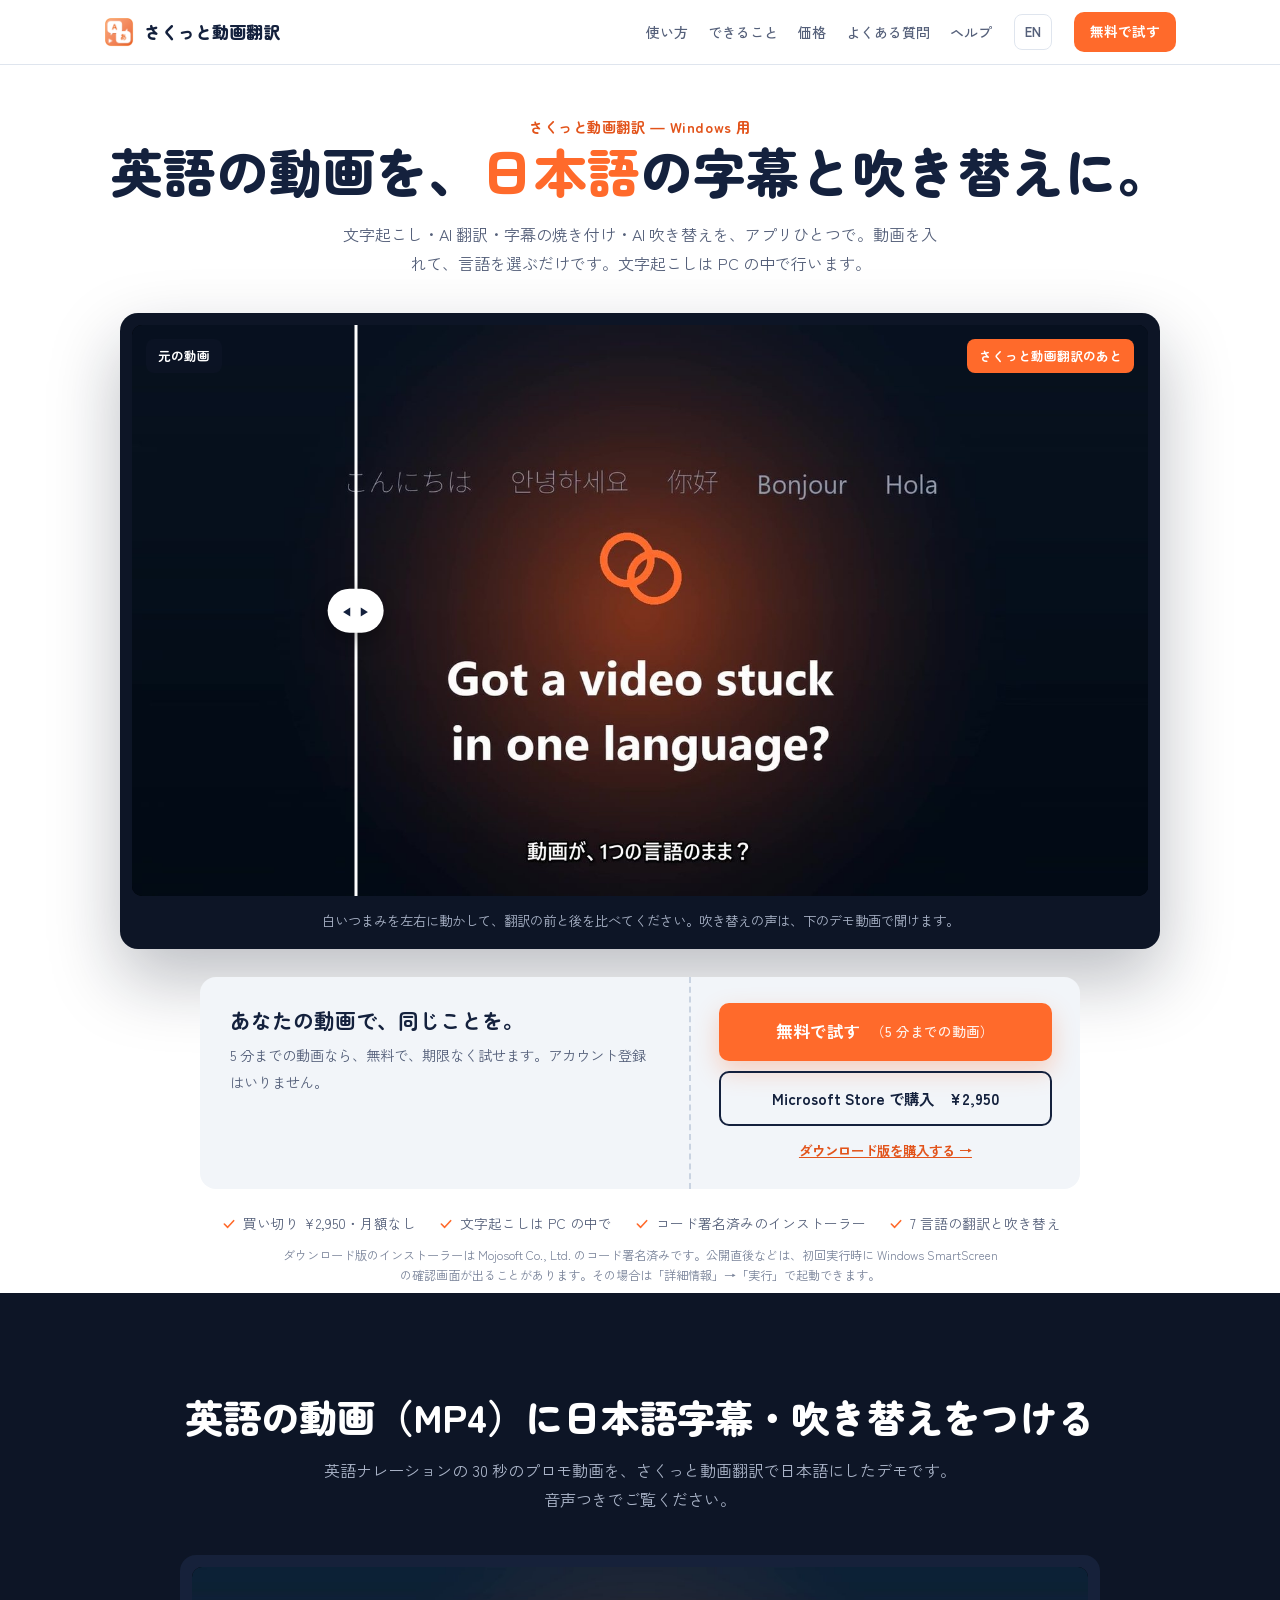
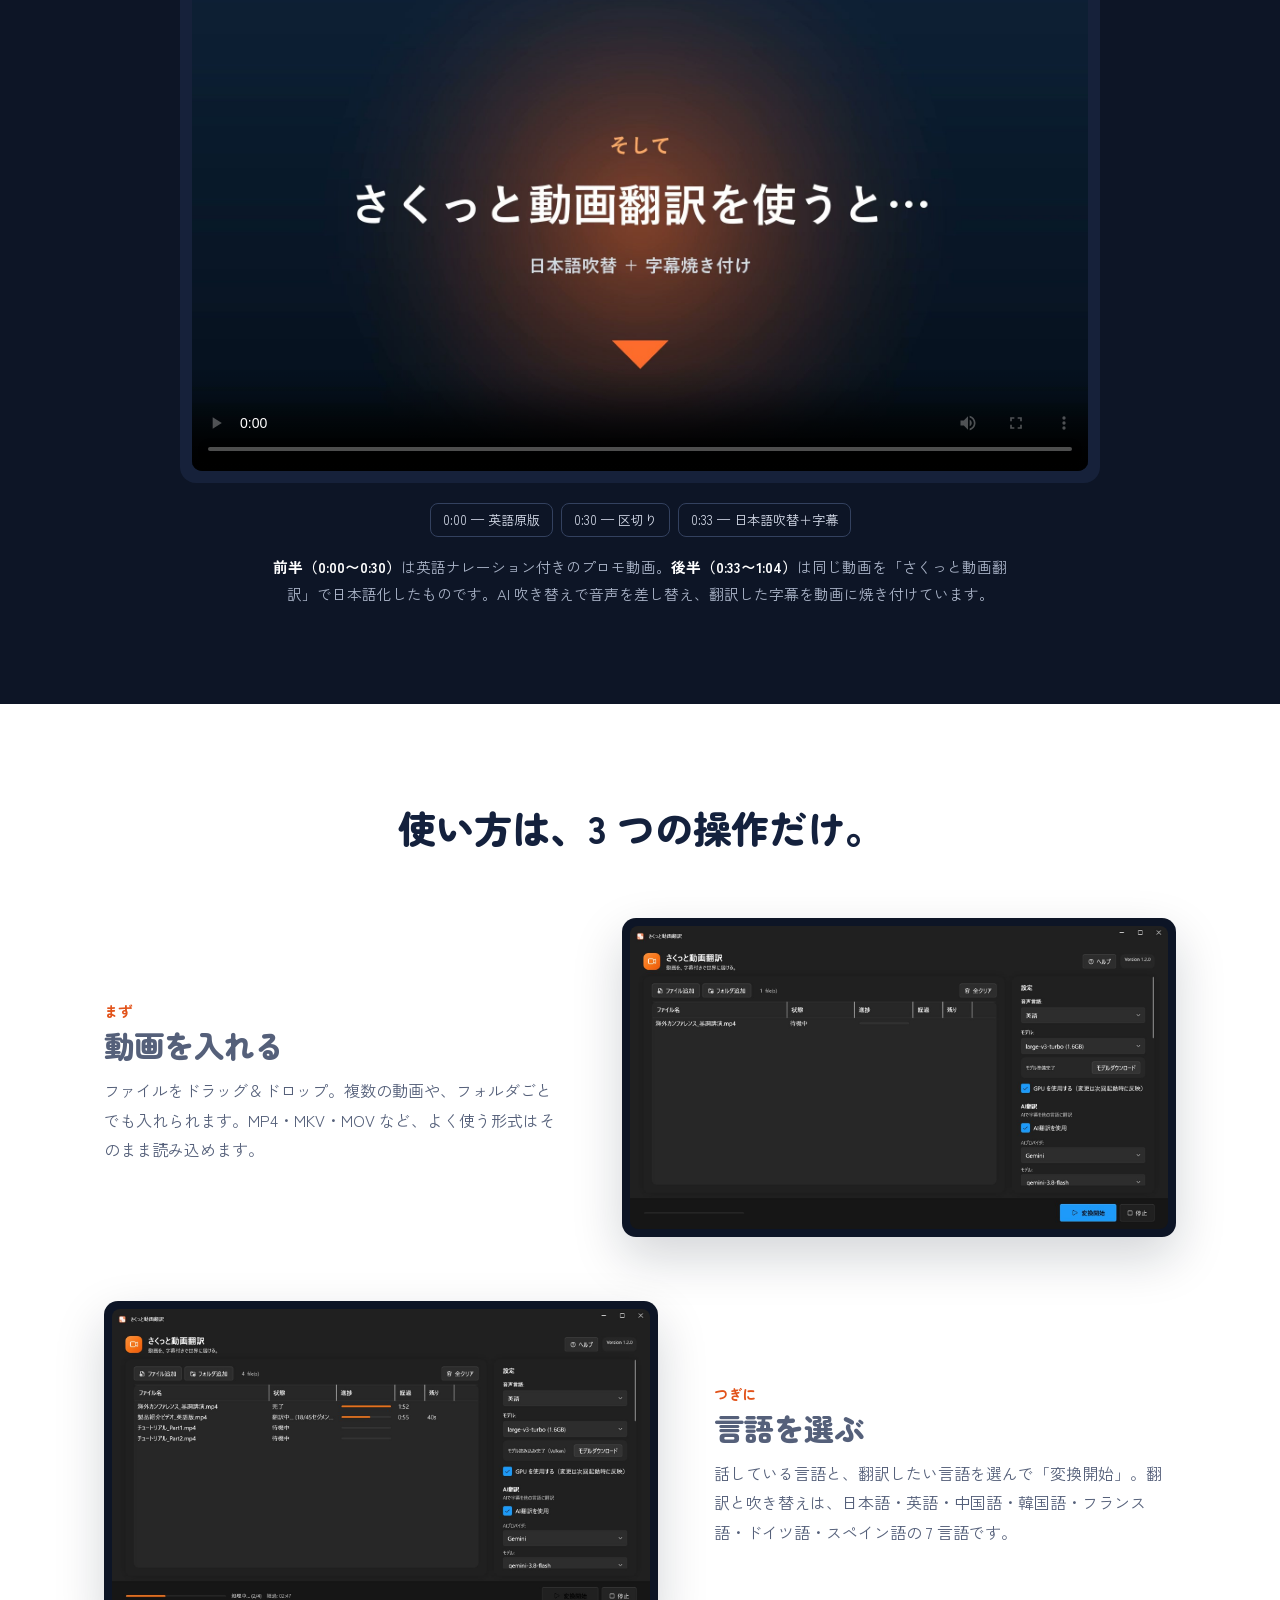
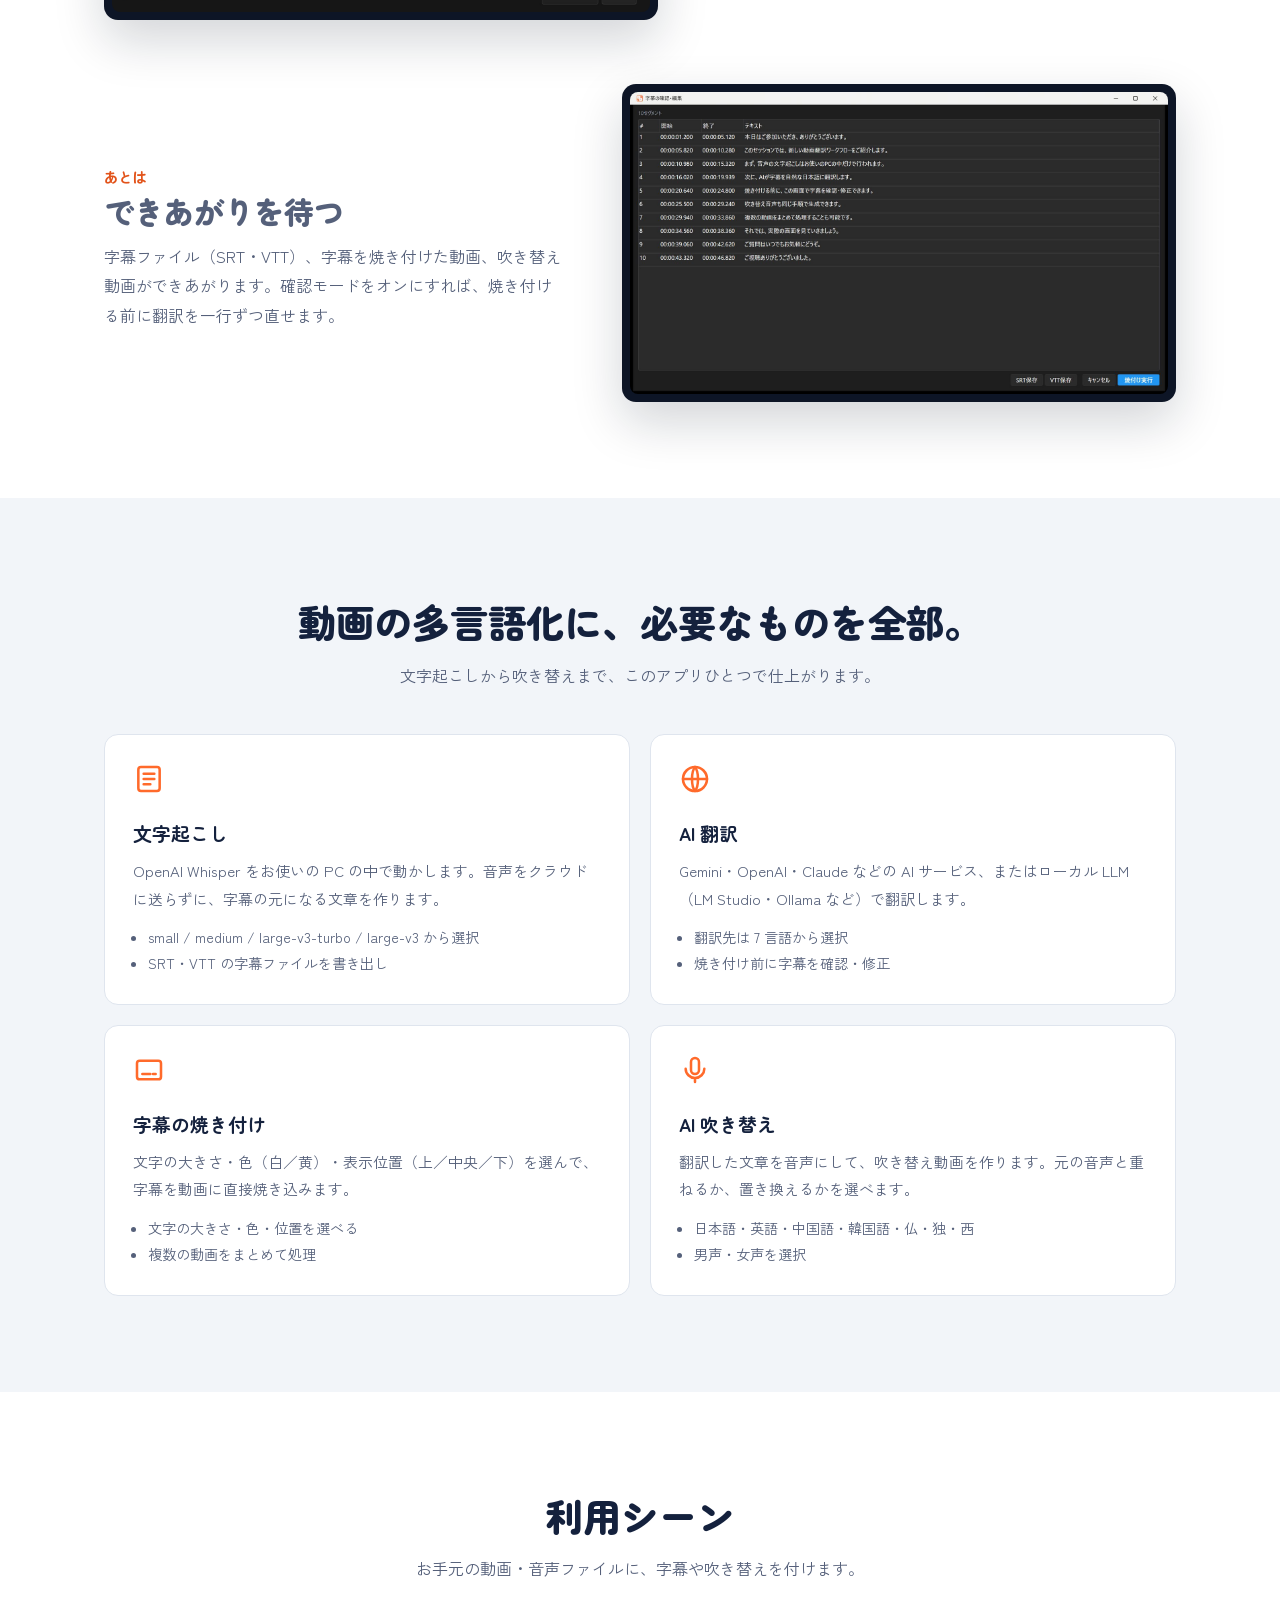
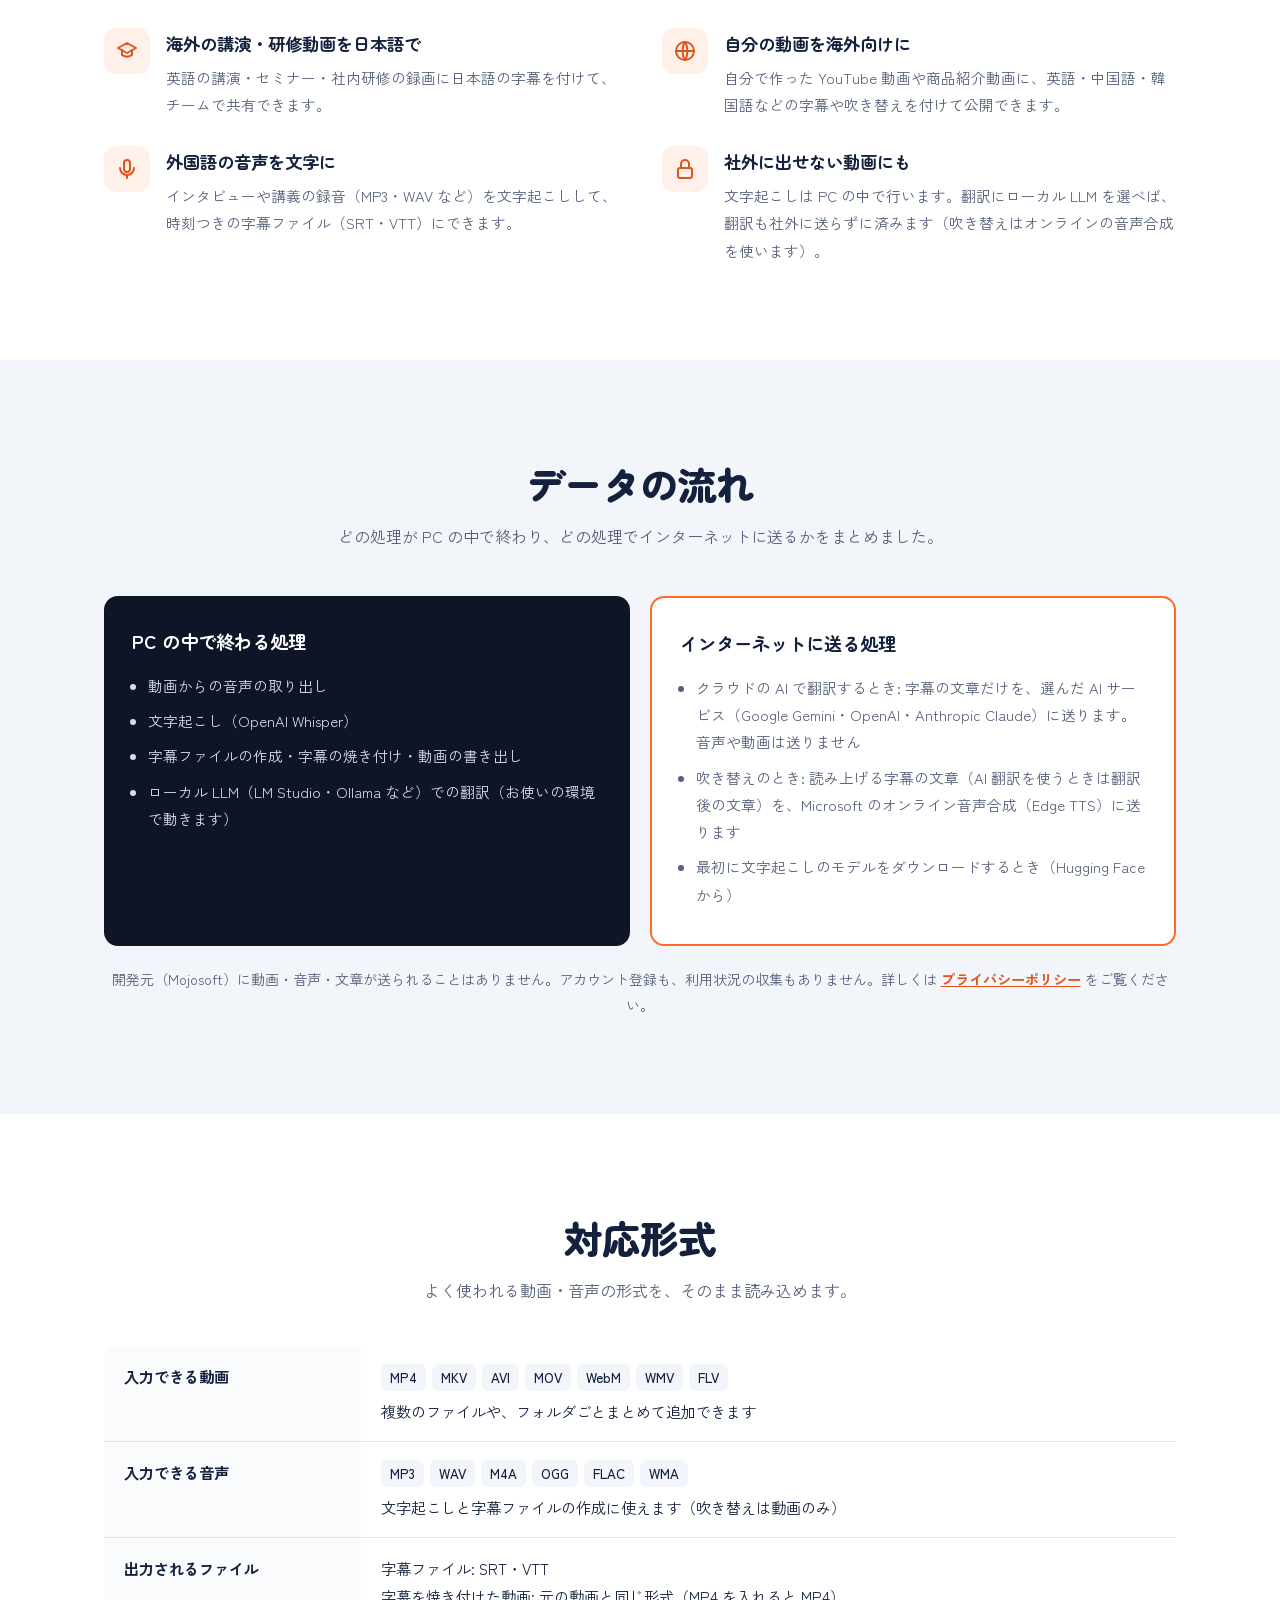
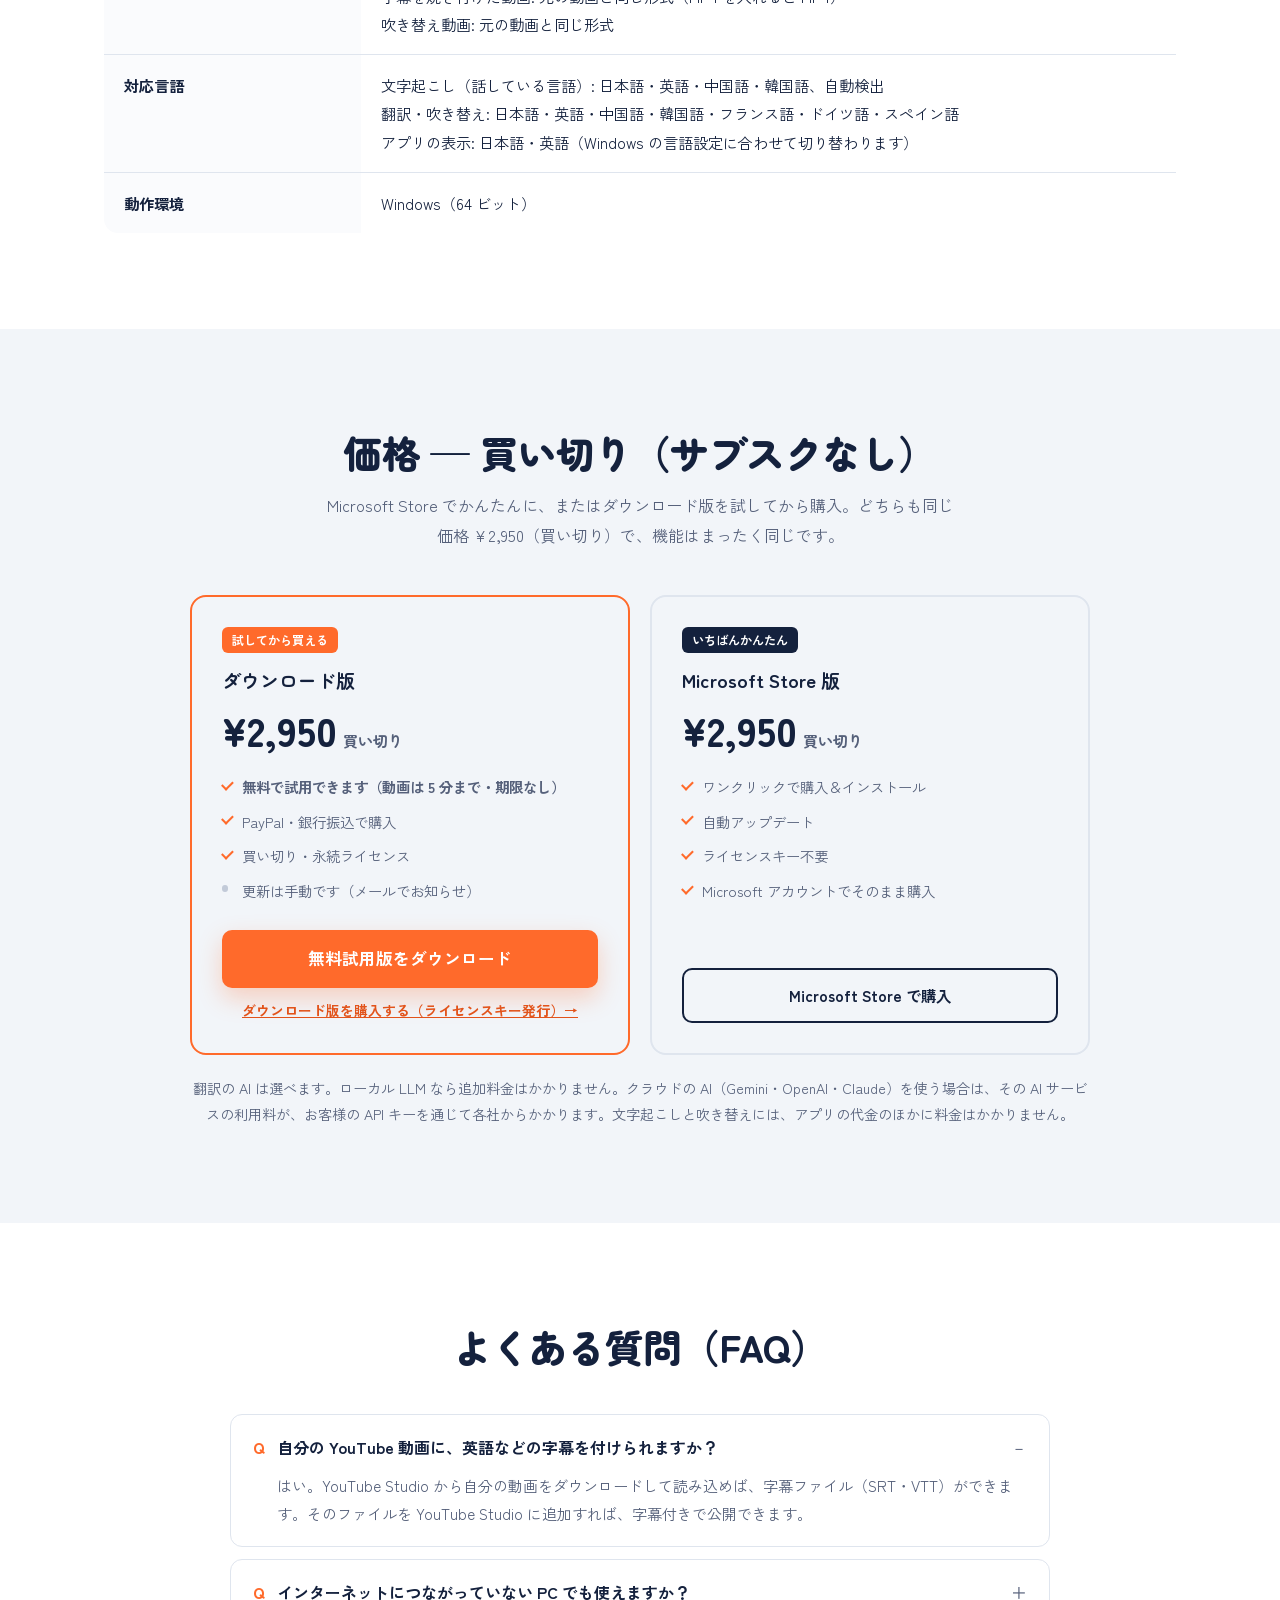
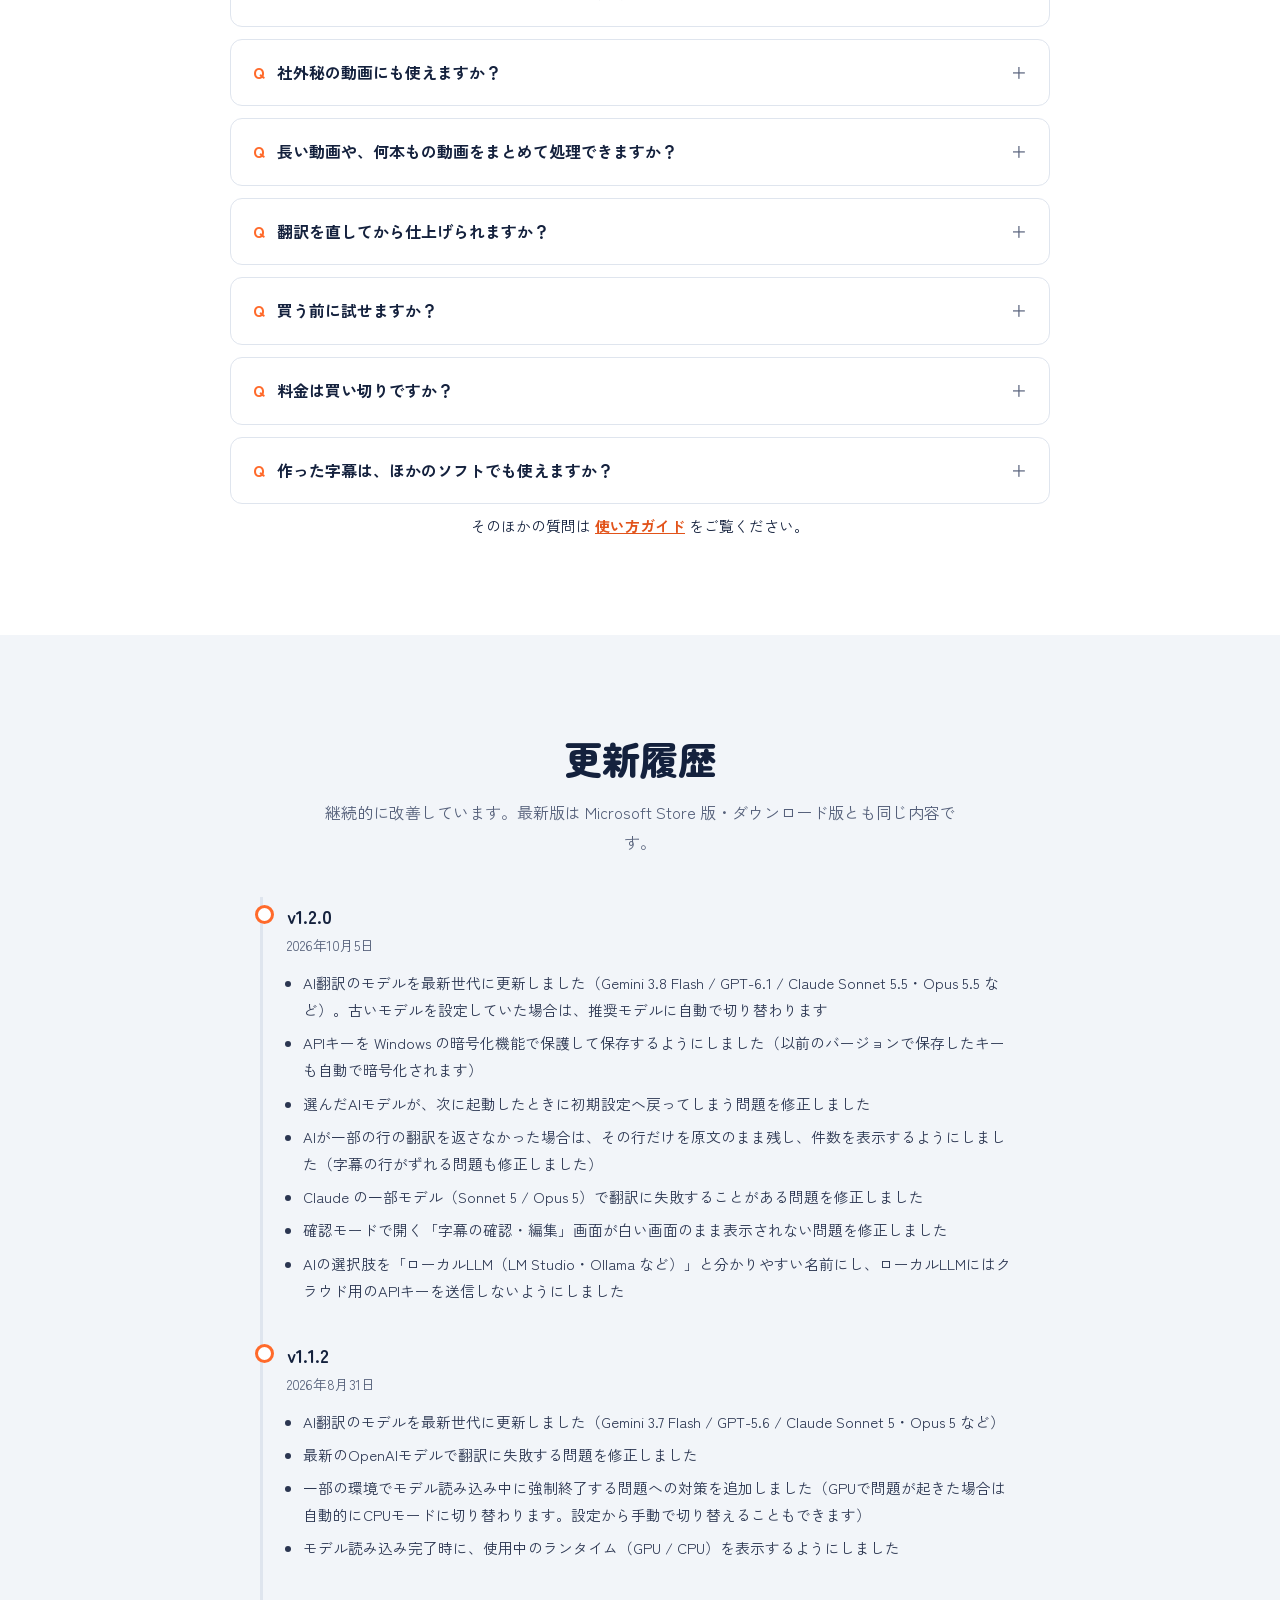
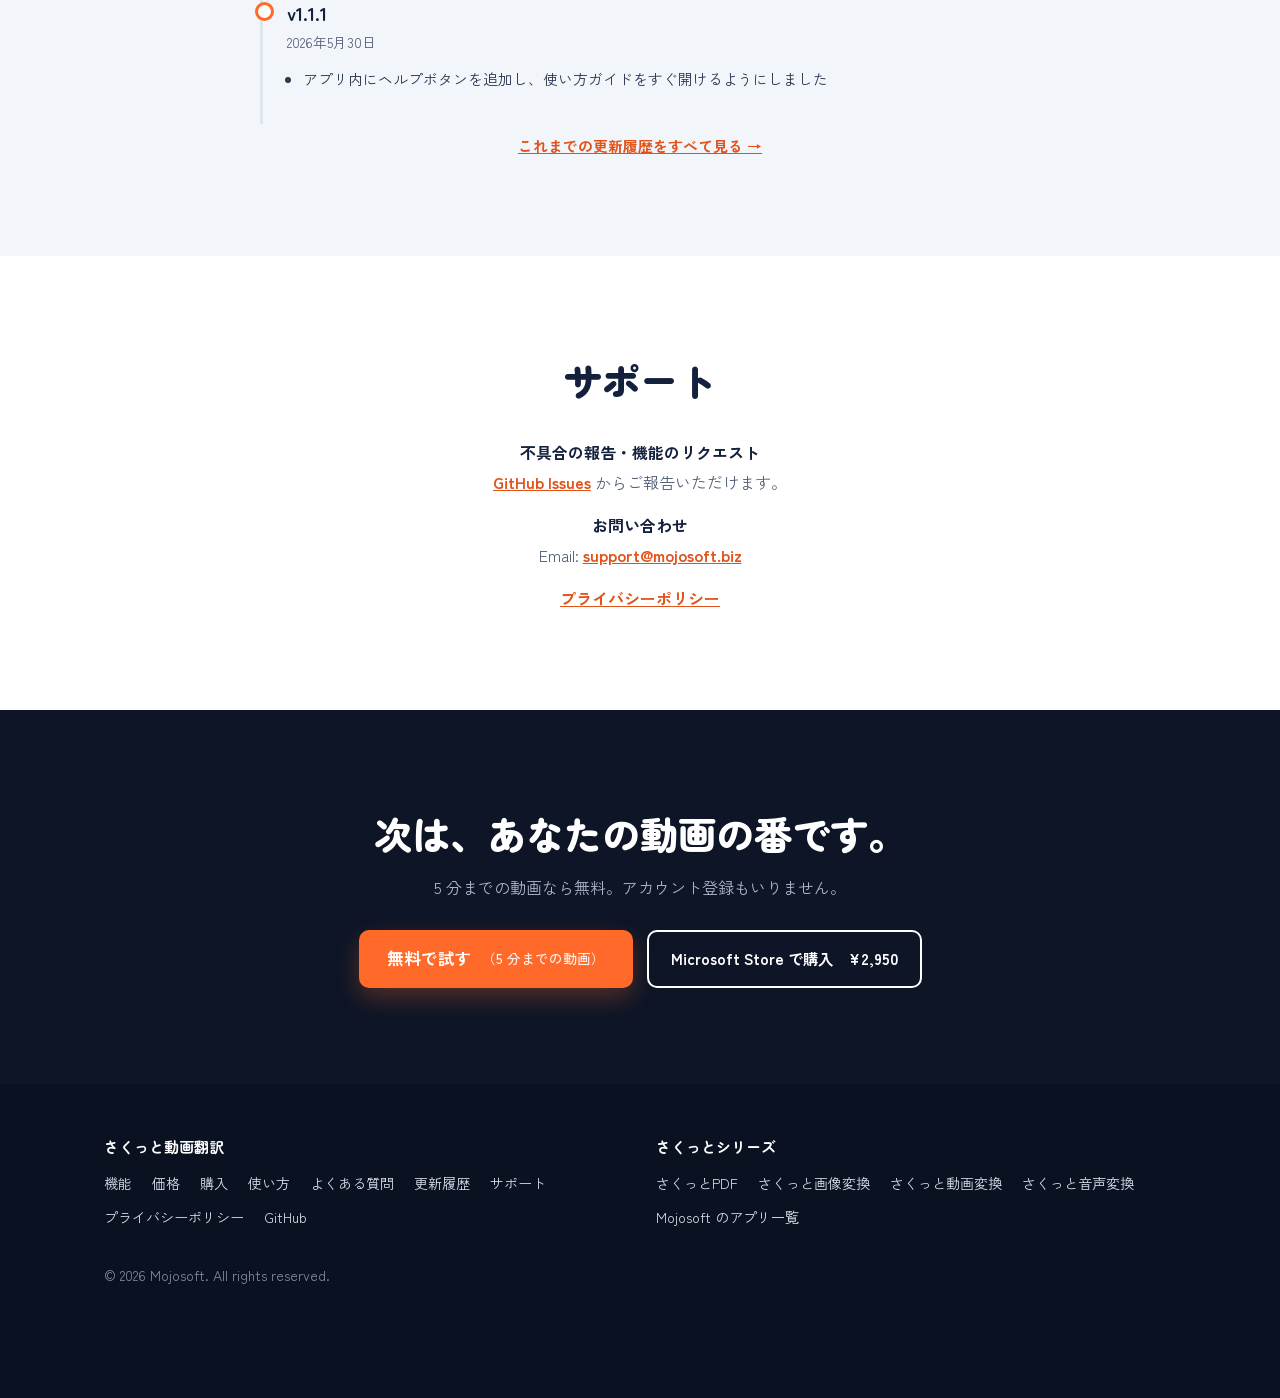
==== commit 1ae885e2: "design(lp): トップと更新履歴を新デザインに、よくある質問を「できること」の 8 問に - 明るい配色＋丸ゴシックを土台に、翻訳の前と後をつまみで見比べる画面を最初に置く。   画面写真とデ" ====
--- a/index.html
+++ b/index.html
@@ -1,5 +1,5 @@
 <!DOCTYPE html>
-<html lang="ja" class="lang-ja">
+<html lang="ja">
 <head>
 <meta charset="UTF-8">
 <meta name="viewport" content="width=device-width, initial-scale=1.0">
@@ -8,154 +8,30 @@
 <link rel="icon" type="image/x-icon" href="favicon.ico">
 <link rel="icon" type="image/png" sizes="32x32" href="favicon-32.png">
 <link rel="apple-touch-icon" href="apple-touch-icon.png">
-<style>
-*{margin:0;padding:0;box-sizing:border-box}
-:root{--primary:#F97316;--primary-dark:#EA580C;--accent:#FB923C;--bg:#FFF7ED;--card:#FFFFFF;--text:#1E293B;--muted:#64748B;--border:#FED7AA;--radius:12px}
-body{font-family:"Segoe UI","Meiryo","Hiragino Sans",sans-serif;background:var(--bg);color:var(--text);line-height:1.7}
-a{color:var(--primary);text-decoration:none}
-a:hover{text-decoration:underline}
-
-/* Language toggle */
-.lang-toggle{position:fixed;top:16px;right:16px;z-index:1000;background:rgba(255,255,255,.92);border:1px solid var(--border);border-radius:999px;padding:6px 16px;font-size:.85rem;font-weight:600;cursor:pointer;box-shadow:0 2px 12px rgba(0,0,0,.1);transition:background .2s}
-.lang-toggle:hover{background:#fff;box-shadow:0 4px 16px rgba(0,0,0,.15)}
-[data-lang="ja"] .en,[data-lang="en"] .ja{display:none!important}
-
-/* Hero */
-.hero{background:linear-gradient(135deg,#9A3412 0%,#EA580C 45%,#FB923C 100%);color:#fff;padding:80px 24px 64px;text-align:center;position:relative;overflow:hidden}
-.hero::after{content:"";position:absolute;bottom:-2px;left:0;right:0;height:48px;background:var(--bg);clip-path:ellipse(55% 100% at 50% 100%)}
-.hero-title{display:flex;align-items:center;justify-content:center;gap:16px;margin-bottom:8px}
-.hero-title img{width:64px;height:64px;border-radius:16px;filter:drop-shadow(0 4px 12px rgba(0,0,0,.25))}
-.hero h1{font-size:2.6rem;font-weight:800;letter-spacing:-.02em;margin:0}
-.hero .subtitle{font-size:1.15rem;opacity:.92;margin-bottom:32px;font-weight:400}
-.hero .tagline{display:inline-block;background:rgba(255,255,255,.18);border-radius:999px;padding:6px 20px;font-size:.9rem;margin-bottom:24px;backdrop-filter:blur(4px)}
-.hero .formats{display:flex;gap:8px;justify-content:center;flex-wrap:wrap;margin-bottom:32px}
-.hero .format-badge{background:rgba(255,255,255,.2);border:1px solid rgba(255,255,255,.3);border-radius:8px;padding:4px 14px;font-size:.82rem;font-weight:600;backdrop-filter:blur(4px)}
-.cta-group{display:flex;gap:14px;justify-content:center;flex-wrap:wrap}
-.btn{display:inline-flex;align-items:center;gap:8px;padding:14px 32px;border-radius:999px;font-size:1rem;font-weight:600;transition:transform .15s,box-shadow .15s;cursor:pointer;border:none}
-.btn-primary{background:#fff;color:var(--primary-dark)}
-.btn-primary:hover{transform:translateY(-2px);box-shadow:0 8px 24px rgba(0,0,0,.18);text-decoration:none}
-.btn-secondary{background:rgba(255,255,255,.92);color:var(--primary-dark)}
-.btn-secondary:hover{background:#fff;transform:translateY(-2px);box-shadow:0 8px 24px rgba(0,0,0,.18);text-decoration:none}
-.btn-outline{background:transparent;color:#fff;border:2px solid rgba(255,255,255,.5)}
-.btn-outline:hover{background:rgba(255,255,255,.12);text-decoration:none}
-.trial-note{margin-top:16px;font-size:.85rem;opacity:.92;color:#FFEDD5;font-weight:500}
-.smartscreen-note{margin-top:6px;font-size:.72rem;opacity:.72;color:#FFEDD5;max-width:640px;margin-left:auto;margin-right:auto;line-height:1.55}
-
-/* Pricing */
-.pricing-section{background:#fff}
-.pricing-grid{display:grid;grid-template-columns:repeat(2,1fr);gap:24px;max-width:880px;margin:0 auto}
-.pricing-card-lp{background:var(--card);border:1px solid var(--border);border-radius:var(--radius);padding:32px 28px;position:relative;transition:transform .2s,box-shadow .2s}
-.pricing-card-lp:hover{transform:translateY(-4px);box-shadow:0 16px 48px rgba(249,115,22,.16)}
-.pricing-card-lp.featured{border:2px solid var(--primary);box-shadow:0 8px 32px rgba(249,115,22,.18)}
-.pricing-card-lp.featured::before{content:"おすすめ";position:absolute;top:-12px;right:20px;background:var(--primary);color:#fff;font-size:.75rem;font-weight:700;padding:4px 12px;border-radius:999px}
-[data-lang="en"] .pricing-card-lp.featured::before{content:"Recommended"}
-.pricing-card-lp h3{font-size:1.4rem;font-weight:800;margin-bottom:8px;display:flex;align-items:center;gap:10px}
-.pricing-card-lp .pricing-badge{font-size:.78rem;font-weight:600;padding:4px 10px;border-radius:999px;background:#FFEDD5;color:#C2410C}
-.pricing-card-lp.featured .pricing-badge{background:var(--primary);color:#fff}
-.pricing-card-lp .pricing-price-lp{font-size:2.4rem;font-weight:900;letter-spacing:-.03em;margin-bottom:4px;color:var(--text)}
-.pricing-card-lp .pricing-price-lp .currency{font-size:1rem;font-weight:600;vertical-align:super;margin-right:2px;color:var(--muted)}
-.pricing-card-lp .pricing-price-lp .unit{font-size:.85rem;font-weight:400;color:var(--muted)}
-.pricing-card-lp .pricing-tagline{color:var(--muted);font-size:.95rem;margin-bottom:20px;line-height:1.6}
-.pricing-card-lp ul{list-style:none;margin-bottom:24px;display:flex;flex-direction:column;gap:10px}
-.pricing-card-lp ul li{display:flex;gap:10px;align-items:flex-start;font-size:.92rem;color:var(--text);line-height:1.55}
-.pricing-card-lp ul li::before{content:'✓';color:#10B981;font-weight:700;flex-shrink:0;margin-top:1px}
-.pricing-card-lp ul li.con::before{content:'△';color:#F59E0B}
-.pricing-cta{display:flex;align-items:center;justify-content:center;gap:8px;width:100%;padding:14px 20px;border-radius:999px;font-size:.95rem;font-weight:700;text-decoration:none;transition:all .15s;border:none;cursor:pointer;box-sizing:border-box}
-.pricing-cta.cta-store{background:linear-gradient(135deg,#0078D4,#00BCF2);color:#fff}
-.pricing-cta.cta-store:hover{background:linear-gradient(135deg,#006CBD,#00A8D8);transform:translateY(-2px);box-shadow:0 8px 24px rgba(0,120,212,.3);text-decoration:none;color:#fff}
-.pricing-cta.cta-dl{background:var(--primary);color:#fff}
-.pricing-cta.cta-dl:hover{background:var(--primary-dark);transform:translateY(-2px);box-shadow:0 8px 24px rgba(249,115,22,.3);text-decoration:none;color:#fff}
-.pricing-cta-secondary{display:block;text-align:center;margin-top:10px;font-size:.82rem;color:var(--muted)}
-.pricing-note{text-align:center;color:var(--muted);font-size:.85rem;margin-top:32px;max-width:640px;margin-left:auto;margin-right:auto;line-height:1.7}
-@media(max-width:700px){
-  .pricing-grid{grid-template-columns:1fr}
-}
-
-/* Container */
-.container{max-width:960px;margin:0 auto;padding:0 24px}
-
-/* Section */
-.section{padding:64px 0}
-.section-title{font-size:1.6rem;font-weight:700;text-align:center;margin-bottom:12px}
-.section-desc{text-align:center;color:var(--muted);margin-bottom:48px;font-size:1.05rem}
-
-/* Feature cards */
-.feature-grid{display:grid;grid-template-columns:repeat(2,1fr);gap:28px}
-.feature-card{background:var(--card);border:1px solid var(--border);border-radius:var(--radius);padding:32px 28px;transition:transform .2s,box-shadow .2s}
-.feature-card:hover{transform:translateY(-4px);box-shadow:0 12px 40px rgba(249,115,22,.15)}
-.feature-card .feature-icon{font-size:2.4rem;margin-bottom:12px;display:block}
-.feature-card .feature-tag{display:inline-block;font-size:.75rem;font-weight:600;padding:3px 10px;border-radius:999px;margin-bottom:12px}
-.feature-tag.transcribe{background:#FFEDD5;color:#C2410C}
-.feature-tag.translate{background:#DBEAFE;color:#1D4ED8}
-.feature-tag.subtitle{background:#D1FAE5;color:#047857}
-.feature-tag.dub{background:#EDE9FE;color:#6D28D9}
-.feature-card h3{font-size:1.2rem;margin-bottom:8px;font-weight:700}
-.feature-card p{font-size:.92rem;color:var(--muted);line-height:1.7}
-.feature-card ul{margin-top:10px;padding-left:18px;font-size:.88rem;color:var(--muted)}
-.feature-card ul li{margin-bottom:4px}
-
-/* Screenshot */
-.shot{max-width:880px;margin:0 auto}
-.shot img{width:100%;border-radius:var(--radius);box-shadow:0 12px 48px rgba(0,0,0,.16);border:1px solid var(--border)}
-.shot .caption{text-align:center;color:var(--muted);font-size:.9rem;margin-top:16px}
-
-/* Demo video */
-.video-section{background:#fff}
-.video-wrap{max-width:880px;margin:0 auto}
-.video-wrap video{width:100%;aspect-ratio:16/9;border-radius:var(--radius);box-shadow:0 12px 48px rgba(0,0,0,.2);border:1px solid var(--border);background:#000;display:block;object-fit:cover}
-.video-caption{text-align:center;color:var(--muted);font-size:.92rem;margin-top:20px;line-height:1.7}
-.video-caption strong{color:var(--text)}
-.video-timeline{display:flex;gap:8px;justify-content:center;flex-wrap:wrap;margin-top:14px;font-size:.82rem}
-.video-timeline span{background:#FFF7ED;border:1px solid var(--border);border-radius:999px;padding:4px 14px;color:var(--primary-dark);font-weight:600}
-
-/* Points */
-.points{display:grid;grid-template-columns:repeat(auto-fit,minmax(260px,1fr));gap:24px;margin-top:40px}
-.point{display:flex;gap:16px;align-items:flex-start}
-.point-icon{flex-shrink:0;width:48px;height:48px;border-radius:12px;background:linear-gradient(135deg,#FED7AA,#FFF7ED);display:flex;align-items:center;justify-content:center;font-size:1.4rem}
-.point h3{font-size:1rem;margin-bottom:4px}
-.point p{font-size:.9rem;color:var(--muted)}
-
-/* Steps */
-.steps{display:grid;grid-template-columns:repeat(auto-fit,minmax(240px,1fr));gap:28px;counter-reset:step}
-.step{background:var(--card);border:1px solid var(--border);border-radius:var(--radius);padding:28px 24px;position:relative}
-.step::before{counter-increment:step;content:counter(step);position:absolute;top:-14px;left:20px;width:32px;height:32px;border-radius:50%;background:var(--primary);color:#fff;font-weight:700;font-size:.9rem;display:flex;align-items:center;justify-content:center}
-.step h3{margin-top:8px;font-size:1rem;margin-bottom:6px}
-.step p{font-size:.9rem;color:var(--muted)}
-
-/* Footer */
-footer{background:#1E293B;color:#CBD5E1;padding:40px 24px;text-align:center;font-size:.88rem}
-footer a{color:#FDBA74}
-footer .footer-links{margin-bottom:16px;display:flex;gap:24px;justify-content:center;flex-wrap:wrap}
-footer .copyright{opacity:.7;margin-top:8px}
-
-/* Responsive */
-@media(max-width:700px){
-  .hero h1{font-size:2rem}
-  .hero .subtitle{font-size:1rem}
-  .feature-grid{grid-template-columns:1fr}
-  .section{padding:48px 0}
-}
-</style>
-  <link rel="canonical" href="https://mojosoftjp.github.io/sakutto-videotranslator/">
-  <link rel="alternate" href="https://mojosoftjp.github.io/sakutto-videotranslator/" hreflang="ja">
-  <link rel="alternate" href="https://mojosoftjp.github.io/sakutto-videotranslator/en/" hreflang="en">
-  <link rel="alternate" href="https://mojosoftjp.github.io/sakutto-videotranslator/" hreflang="x-default">
-  <meta name="robots" content="index, follow, max-image-preview:large">
-  <meta property="og:title" content="さくっと動画翻訳｜AI文字起こし・翻訳字幕・吹き替えソフト">
-  <meta property="og:description" content="英語などの動画に、日本語の字幕や吹き替えを付けられる Windows 用ソフト。文字起こしは PC の中で行い、AI 翻訳・字幕の焼き付け・7 言語の AI 吹き替えに対応。買い切り ¥2,950。ダウンロード版は 5 分までの動画で無料で試せます。">
-  <meta property="og:url" content="https://mojosoftjp.github.io/sakutto-videotranslator/">
-  <meta property="og:type" content="website">
-  <meta property="og:site_name" content="Mojosoft">
-  <meta property="og:locale" content="ja_JP">
-  <meta name="twitter:title" content="さくっと動画翻訳｜AI文字起こし・翻訳字幕・吹き替えソフト">
-  <meta name="twitter:description" content="英語などの動画に、日本語の字幕や吹き替えを付けられる Windows 用ソフト。文字起こしは PC の中で行い、AI 翻訳・字幕の焼き付け・7 言語の AI 吹き替えに対応。買い切り ¥2,950。ダウンロード版は 5 分までの動画で無料で試せます。">
-  <meta property="og:image" content="https://mojosoftjp.github.io/sakutto-videotranslator/ja-main.png">
-  <meta name="twitter:image" content="https://mojosoftjp.github.io/sakutto-videotranslator/ja-main.png">
-  <meta property="og:image:alt" content="さくっと動画翻訳｜AI文字起こし・翻訳字幕・吹き替えソフト">
-  <meta name="twitter:image:alt" content="さくっと動画翻訳｜AI文字起こし・翻訳字幕・吹き替えソフト">
-  <meta property="og:image:width" content="1800">
-  <meta property="og:image:height" content="1170">
-  <meta name="twitter:card" content="summary_large_image">
+<link rel="canonical" href="https://mojosoftjp.github.io/sakutto-videotranslator/">
+<link rel="alternate" href="https://mojosoftjp.github.io/sakutto-videotranslator/" hreflang="ja">
+<link rel="alternate" href="https://mojosoftjp.github.io/sakutto-videotranslator/en/" hreflang="en">
+<link rel="alternate" href="https://mojosoftjp.github.io/sakutto-videotranslator/" hreflang="x-default">
+<meta name="robots" content="index, follow, max-image-preview:large">
+<meta property="og:title" content="さくっと動画翻訳｜AI文字起こし・翻訳字幕・吹き替えソフト">
+<meta property="og:description" content="英語などの動画に、日本語の字幕や吹き替えを付けられる Windows 用ソフト。文字起こしは PC の中で行い、AI 翻訳・字幕の焼き付け・7 言語の AI 吹き替えに対応。買い切り ¥2,950。ダウンロード版は 5 分までの動画で無料で試せます。">
+<meta property="og:url" content="https://mojosoftjp.github.io/sakutto-videotranslator/">
+<meta property="og:type" content="website">
+<meta property="og:site_name" content="Mojosoft">
+<meta property="og:locale" content="ja_JP">
+<meta name="twitter:title" content="さくっと動画翻訳｜AI文字起こし・翻訳字幕・吹き替えソフト">
+<meta name="twitter:description" content="英語などの動画に、日本語の字幕や吹き替えを付けられる Windows 用ソフト。文字起こしは PC の中で行い、AI 翻訳・字幕の焼き付け・7 言語の AI 吹き替えに対応。買い切り ¥2,950。ダウンロード版は 5 分までの動画で無料で試せます。">
+<meta property="og:image" content="https://mojosoftjp.github.io/sakutto-videotranslator/shot-done-ja.jpg">
+<meta name="twitter:image" content="https://mojosoftjp.github.io/sakutto-videotranslator/shot-done-ja.jpg">
+<meta property="og:image:alt" content="さくっと動画翻訳の画面。4 本の動画の変換が終わったところ">
+<meta name="twitter:image:alt" content="さくっと動画翻訳の画面。4 本の動画の変換が終わったところ">
+<meta property="og:image:width" content="1600">
+<meta property="og:image:height" content="900">
+<meta name="twitter:card" content="summary_large_image">
+<link rel="preconnect" href="https://fonts.googleapis.com">
+<link rel="preconnect" href="https://fonts.gstatic.com" crossorigin>
+<link href="https://fonts.googleapis.com/css2?family=Zen+Kaku+Gothic+New:wght@400;500;700&family=Zen+Maru+Gothic:wght@700;900&display=swap" rel="stylesheet">
+<link rel="stylesheet" href="style.css">
 <script type="application/ld+json">
 {
   "@context": "https://schema.org",
@@ -167,7 +43,7 @@
       "alternateName": "Snap Video Translator",
       "url": "https://mojosoftjp.github.io/sakutto-videotranslator/",
       "description": "英語などの動画に、日本語の字幕や吹き替えを付けられる Windows 用ソフト。文字起こしは PC の中で行い、AI 翻訳・字幕の焼き付け・7 言語の AI 吹き替えに対応。買い切り ¥2,950。ダウンロード版は 5 分までの動画で無料で試せます。",
-      "image": "https://mojosoftjp.github.io/sakutto-videotranslator/ja-main.png",
+      "image": "https://mojosoftjp.github.io/sakutto-videotranslator/shot-done-ja.jpg",
       "operatingSystem": "Windows",
       "applicationCategory": "MultimediaApplication",
       "inLanguage": "ja",
@@ -223,540 +99,238 @@
 }
 </script>
 </head>
-<body data-lang="ja">
-
-<!-- Mojosoft Header -->
-<nav style="position:fixed;top:0;left:0;right:0;z-index:9999;background:rgba(255,255,255,.85);backdrop-filter:saturate(180%) blur(20px);-webkit-backdrop-filter:saturate(180%) blur(20px);border-bottom:1px solid rgba(0,0,0,.06);height:44px;display:flex;align-items:center;justify-content:space-between;padding:0 24px;">
-  <a href="https://mojosoft.biz/" style="font-size:18px;font-weight:700;color:#1D1D1F;text-decoration:none;font-family:'Noto Sans JP',sans-serif;">Mojosoft</a>
-  <a href="help.html" style="font-size:14px;font-weight:600;color:var(--primary-dark);text-decoration:none;font-family:'Noto Sans JP',sans-serif;margin-right:96px;"><span class="ja">使い方</span></a>
-</nav>
-<div style="height:44px;"></div>
-
-<!-- Language toggle -->
-<button class="lang-toggle" onclick="toggleLang()">
-  <span class="ja">EN</span>
-</button>
-
-<!-- Hero -->
-<header class="hero">
-  <div class="ja"><div class="tagline">Windows 用 動画翻訳ツール</div></div>
-  <div class="hero-title">
-    <img src="logo.png" alt="Snap Video Translator icon">
-    <h1><span class="ja">さくっと動画翻訳</span></h1>
-  </div>
-  <p class="subtitle">
-    <span class="ja">文字起こし → AI翻訳 → 字幕焼き付け／AI吹き替え<br>動画の多言語対応を、これ1本で。</span>
-  </p>
-  <div class="formats">
-    <span class="format-badge">日本語</span>
-    <span class="format-badge">English</span>
-    <span class="format-badge">中文</span>
-    <span class="format-badge">한국어</span>
-    <span class="format-badge">Français</span>
-    <span class="format-badge">Deutsch</span>
-    <span class="format-badge">Español</span>
-  </div>
-  <div class="cta-group">
-    <a href="https://apps.microsoft.com/detail/9N66P79HM5LB?cid=lp-index" class="btn btn-primary">
-      <svg width="20" height="20" viewBox="0 0 24 24" fill="none" stroke="currentColor" stroke-width="2"><rect x="3" y="3" width="8" height="8" rx="1"/><rect x="13" y="3" width="8" height="8" rx="1"/><rect x="3" y="13" width="8" height="8" rx="1"/><rect x="13" y="13" width="8" height="8" rx="1"/></svg>
-      <span class="ja">Microsoft Store で入手</span>
-    </a>
-    <a href="https://mojosoft.biz/SakuttoVideoTranslator_Setup_1.2.0.exe" class="btn btn-secondary" download>
-      <svg width="20" height="20" viewBox="0 0 24 24" fill="none" stroke="currentColor" stroke-width="2" stroke-linecap="round" stroke-linejoin="round"><path d="M21 15v4a2 2 0 0 1-2 2H5a2 2 0 0 1-2-2v-4"/><polyline points="7 10 12 15 17 10"/><line x1="12" y1="15" x2="12" y2="3"/></svg>
-      <span class="ja">無料で試す（5分まで）</span>
-    </a>
-    <a href="purchase.html" class="btn btn-outline">
-      <span class="ja">ダウンロード版を購入</span>
-    </a>
-  </div>
-  <p class="trial-note">
-    <span class="ja">試用版は動画長5分まで。フル機能はダウンロード版 ¥2,950 または Microsoft Store でご購入を。</span>
-  </p>
-  <p class="smartscreen-note">
-    <span class="ja">※ダウンロード版のインストーラーはコード署名済み（Mojosoft Co., Ltd.）です。公開直後などは、初回実行時に Windows SmartScreen の確認画面が出ることがあります。その場合は「詳細情報」→「実行」で起動できます。</span>
-  </p>
-</header>
-
-<!-- Demo video -->
-<section class="section video-section">
-  <div class="container">
-    <h2 class="section-title">英語の動画（MP4）に日本語字幕・吹き替えをつける</h2>
-    <p class="section-desc">
-      英語ナレーションの 30 秒のプロモ動画を、さくっと動画翻訳で日本語にしたデモです。
-    </p>
-    <div class="video-wrap">
-      <video class="ja" controls playsinline preload="metadata" poster="poster_ja.jpg">
-        <source src="combined_demo.mp4" type="video/mp4">
-        お使いのブラウザは動画再生に対応していません。
-      </video>
-
-      <div class="ja">
-        <div class="video-timeline">
-          <span>0:00 — 英語原版</span>
-          <span>0:30 — 区切り</span>
-          <span>0:33 — 日本語吹替＋字幕</span>
-        </div>
-        <p class="video-caption">
-          <strong>前半（0:00〜0:30）</strong>は英語ナレーション付きのプロモ動画。<br>
-          <strong>後半（0:33〜1:04）</strong>は同じ動画を「さくっと動画翻訳」で日本語化したものです — AI吹替で音声を差し替え、翻訳字幕を動画に焼き付けています。<br>
-          <span style="color:var(--primary-dark);font-weight:600">「翻訳前」と「翻訳後」を1本でご覧いただけます。</span>
-        </p>
-      </div>
+<body>
+
+<header class="site-header"><div class="wrap">
+  <a class="brand" href="./"><img src="logo.png" alt="" width="30" height="30">さくっと動画翻訳</a>
+  <nav class="site-nav" aria-label="ページ内">
+    <a href="#how">使い方</a><a href="#features">できること</a><a href="#pricing">価格</a><a href="#faq">よくある質問</a><a href="help.html">ヘルプ</a>
+  </nav>
+  <a class="lang" href="en/" hreflang="en" lang="en">EN</a>
+  <a class="btn btn-main btn-sm" href="https://mojosoft.biz/SakuttoVideoTranslator_Setup_1.2.0.exe" download>無料で試す</a>
+</div></header>
+
+<main>
+<div class="hero"><div class="wrap">
+  <h1><span class="eyebrow">さくっと動画翻訳 ― Windows 用</span>英語の動画を、<b>日本語</b>の字幕と吹き替えに。</h1>
+  <p class="lede">文字起こし・AI 翻訳・字幕の焼き付け・AI 吹き替えを、アプリひとつで。動画を入れて、言語を選ぶだけです。文字起こしは PC の中で行います。</p>
+
+  <div class="screen">
+    <div class="compare" id="compare">
+      <img src="compare-before.jpg" alt="翻訳前の英語の動画" width="1600" height="900">
+      <img class="after" src="compare-after.jpg" alt="さくっと動画翻訳で日本語の字幕を付けた同じ動画" width="1600" height="900">
+      <span class="lbl l">元の動画</span><span class="lbl r">さくっと動画翻訳のあと</span>
+      <div class="handle"></div>
+      <input type="range" min="0" max="100" value="22" aria-label="翻訳の前と後を比べる位置">
     </div>
-  </div>
-</section>
-
-<!-- Feature overview cards -->
-<section id="features" class="section">
-  <div class="container">
-    <h2 class="section-title"><span class="ja">動画の多言語対応に必要な機能を</span></h2>
-    <p class="section-desc"><span class="ja">文字起こしから吹き替えまで、このアプリひとつで完結します。</span></p>
-    <div class="feature-grid">
-      <!-- 1: Transcribe -->
-      <div class="feature-card">
-        <span class="feature-icon">&#x1F4DD;</span>
-        <span class="feature-tag transcribe"><span class="ja">文字起こし</span></span>
-        <h3><span class="ja">高精度な文字起こし</span></h3>
-        <p><span class="ja">OpenAI Whisper をお使いのPC上で実行。音声をクラウドに送らずに字幕の元データを作成します。</span></p>
-        <ul>
-          <li><span class="ja">small / medium / large-v3-turbo / large-v3 から選択</span></li>
-          <li><span class="ja">SRT / VTT 字幕ファイルの書き出し</span></li>
-        </ul>
-      </div>
-      <!-- 2: Translate -->
-      <div class="feature-card">
-        <span class="feature-icon">&#x1F310;</span>
-        <span class="feature-tag translate"><span class="ja">AI翻訳</span></span>
-        <h3><span class="ja">AIで自然に翻訳</span></h3>
-        <p><span class="ja">Gemini・OpenAI・Claude などのAIサービス、またはローカルLLM（LM Studio・Ollama など）で翻訳できます。</span></p>
-        <ul>
-          <li>翻訳先は 7 言語から選択</li>
-          <li><span class="ja">焼き付け前に字幕を確認・編集</span></li>
-        </ul>
-      </div>
-      <!-- 3: Subtitle burn-in -->
-      <div class="feature-card">
-        <span class="feature-icon">&#x1F3AC;</span>
-        <span class="feature-tag subtitle"><span class="ja">字幕焼き付け</span></span>
-        <h3><span class="ja">字幕を動画に焼き込み</span></h3>
-        <p>文字の大きさ・色（白／黄）・表示位置（上／中央／下）を選んで、字幕を動画に直接焼き込みます。</p>
-        <ul>
-          <li>文字の大きさ・色・位置を選べる</li>
-          <li><span class="ja">複数の動画をバッチ処理</span></li>
-        </ul>
-      </div>
-      <!-- 4: AI dubbing -->
-      <div class="feature-card">
-        <span class="feature-icon">&#x1F399;&#xFE0F;</span>
-        <span class="feature-tag dub"><span class="ja">AI吹き替え</span></span>
-        <h3><span class="ja">7言語のAI吹き替え</span></h3>
-        <p><span class="ja">翻訳した内容を音声化し、吹き替え動画を生成。元音声とのミックス／置き換えを選べます。</span></p>
-        <ul>
-          <li><span class="ja">日本語・英語・中国語・韓国語・仏・独・西</span></li>
-          <li><span class="ja">男声・女声を選択</span></li>
-        </ul>
-      </div>
+    <p class="hint">白いつまみを左右に動かして、翻訳の前と後を比べてください。吹き替えの声は、下のデモ動画で聞けます。</p>
+  </div>
+
+  <div class="ticket">
+    <div class="l"><b>あなたの動画で、同じことを。</b><p>5 分までの動画なら、無料で、期限なく試せます。アカウント登録はいりません。</p></div>
+    <div class="r">
+      <a class="btn btn-main" href="https://mojosoft.biz/SakuttoVideoTranslator_Setup_1.2.0.exe" download>無料で試す<small>（5 分までの動画）</small></a>
+      <a class="btn btn-line" href="https://apps.microsoft.com/detail/9N66P79HM5LB?cid=lp-index">Microsoft Store で購入　¥2,950</a>
+      <a class="buy link" href="purchase.html">ダウンロード版を購入する →</a>
     </div>
   </div>
-</section>
-
-<!-- Use cases (W4) -->
-<section id="use-cases" class="section" style="background:#fff">
-  <div class="container">
-    <h2 class="section-title">利用シーン</h2>
-    <p class="section-desc">お手元の動画・音声ファイルに、字幕や吹き替えを付けます。</p>
-    <div class="points" style="margin-top:0;grid-template-columns:repeat(auto-fit,minmax(min(360px,100%),1fr))">
-      <div class="point">
-        <div class="point-icon">&#x1F393;</div>
-        <div>
-          <h3>海外の講演・研修動画を日本語で</h3>
-          <p>英語の講演・セミナー・社内研修の録画に日本語の字幕を付けて、チームで共有できます。</p>
-        </div>
-      </div>
-      <div class="point">
-        <div class="point-icon">&#x1F30F;</div>
-        <div>
-          <h3>自分の動画を海外向けに</h3>
-          <p>自分で作った YouTube 動画や商品紹介動画に、英語・中国語・韓国語などの字幕や吹き替えを付けて公開できます。</p>
-        </div>
-      </div>
-      <div class="point">
-        <div class="point-icon">&#x1F399;&#xFE0F;</div>
-        <div>
-          <h3>外国語の音声を文字に</h3>
-          <p>インタビューや講義の録音（MP3・WAV など）を文字起こしして、時刻つきの字幕ファイル（SRT・VTT）にできます。</p>
-        </div>
-      </div>
-      <div class="point">
-        <div class="point-icon">&#x1F512;</div>
-        <div>
-          <h3>社外に出せない動画にも</h3>
-          <p>文字起こしは PC の中で行います。翻訳にローカル LLM を選べば、翻訳も社外に送らずに済みます（吹き替えはオンラインの音声合成を使います）。</p>
-        </div>
-      </div>
+  <div class="assure">
+    <span><svg viewBox="0 0 24 24"><path d="M5 12l5 5 9-10"/></svg>買い切り ¥2,950・月額なし</span>
+    <span><svg viewBox="0 0 24 24"><path d="M5 12l5 5 9-10"/></svg>文字起こしは PC の中で</span>
+    <span><svg viewBox="0 0 24 24"><path d="M5 12l5 5 9-10"/></svg>コード署名済みのインストーラー</span>
+    <span><svg viewBox="0 0 24 24"><path d="M5 12l5 5 9-10"/></svg>7 言語の翻訳と吹き替え</span>
+  </div>
+  <p class="smallnote">ダウンロード版のインストーラーは Mojosoft Co., Ltd. のコード署名済みです。公開直後などは、初回実行時に Windows SmartScreen の確認画面が出ることがあります。その場合は「詳細情報」→「実行」で起動できます。</p>
+</div></div>
+
+<section class="band on-dark" aria-labelledby="h-demo"><div class="wrap center">
+  <h2 class="h2" id="h-demo">英語の動画（MP4）に日本語字幕・吹き替えをつける</h2>
+  <p class="sub">英語ナレーションの 30 秒のプロモ動画を、さくっと動画翻訳で日本語にしたデモです。音声つきでご覧ください。</p>
+  <div class="video">
+    <video controls playsinline preload="metadata" poster="poster_ja.jpg">
+      <source src="combined_demo.mp4" type="video/mp4">
+      お使いのブラウザは動画再生に対応していません。
+    </video>
+  </div>
+  <div class="chips"><span>0:00 — 英語原版</span><span>0:30 — 区切り</span><span>0:33 — 日本語吹替＋字幕</span></div>
+  <p class="caption"><strong>前半（0:00〜0:30）</strong>は英語ナレーション付きのプロモ動画。<strong>後半（0:33〜1:04）</strong>は同じ動画を「さくっと動画翻訳」で日本語化したものです。AI 吹き替えで音声を差し替え、翻訳した字幕を動画に焼き付けています。</p>
+</div></section>
+
+<section id="how"><div class="wrap">
+  <h2 class="h2 center">使い方は、3 つの操作だけ。</h2>
+  <div class="row">
+    <div class="txt"><p class="verb"><small>まず</small>動画を入れる</p><p>ファイルをドラッグ＆ドロップ。複数の動画や、フォルダごとでも入れられます。MP4・MKV・MOV など、よく使う形式はそのまま読み込めます。</p></div>
+    <div class="frame"><img src="shot-setup-ja.jpg" alt="動画ファイルを追加した画面" width="1600" height="900" loading="lazy"></div>
+  </div>
+  <div class="row">
+    <div class="txt"><p class="verb"><small>つぎに</small>言語を選ぶ</p><p>話している言語と、翻訳したい言語を選んで「変換開始」。翻訳と吹き替えは、日本語・英語・中国語・韓国語・フランス語・ドイツ語・スペイン語の 7 言語です。</p></div>
+    <div class="frame"><img src="shot-processing-ja.jpg" alt="複数の動画を変換している画面" width="1600" height="900" loading="lazy"></div>
+  </div>
+  <div class="row">
+    <div class="txt"><p class="verb"><small>あとは</small>できあがりを待つ</p><p>字幕ファイル（SRT・VTT）、字幕を焼き付けた動画、吹き替え動画ができあがります。確認モードをオンにすれば、焼き付ける前に翻訳を一行ずつ直せます。</p></div>
+    <div class="frame"><img src="shot-review-ja.jpg" alt="字幕の確認・編集の画面" width="1600" height="900" loading="lazy"></div>
+  </div>
+</div></section>
+
+<section id="features" class="soft"><div class="wrap">
+  <div class="center"><h2 class="h2">動画の多言語化に、必要なものを全部。</h2><p class="sub">文字起こしから吹き替えまで、このアプリひとつで仕上がります。</p></div>
+  <div class="features">
+    <div class="feature"><svg viewBox="0 0 24 24"><rect x="4" y="3" width="16" height="18" rx="2"/><path d="M8 8h8M8 12h8M8 16h5"/></svg><h3>文字起こし</h3><p>OpenAI Whisper をお使いの PC の中で動かします。音声をクラウドに送らずに、字幕の元になる文章を作ります。</p><ul><li>small / medium / large-v3-turbo / large-v3 から選択</li><li>SRT・VTT の字幕ファイルを書き出し</li></ul></div>
+    <div class="feature"><svg viewBox="0 0 24 24"><circle cx="12" cy="12" r="9"/><path d="M3 12h18M12 3c3 3.5 3 14.5 0 18M12 3c-3 3.5-3 14.5 0 18"/></svg><h3>AI 翻訳</h3><p>Gemini・OpenAI・Claude などの AI サービス、またはローカル LLM（LM Studio・Ollama など）で翻訳します。</p><ul><li>翻訳先は 7 言語から選択</li><li>焼き付け前に字幕を確認・修正</li></ul></div>
+    <div class="feature"><svg viewBox="0 0 24 24"><rect x="3" y="5" width="18" height="14" rx="2"/><path d="M7 15h6M15 15h2"/></svg><h3>字幕の焼き付け</h3><p>文字の大きさ・色（白／黄）・表示位置（上／中央／下）を選んで、字幕を動画に直接焼き込みます。</p><ul><li>文字の大きさ・色・位置を選べる</li><li>複数の動画をまとめて処理</li></ul></div>
+    <div class="feature"><svg viewBox="0 0 24 24"><path d="M12 3a3 3 0 0 0-3 3v6a3 3 0 0 0 6 0V6a3 3 0 0 0-3-3z"/><path d="M5 11a7 7 0 0 0 14 0M12 18v3"/></svg><h3>AI 吹き替え</h3><p>翻訳した文章を音声にして、吹き替え動画を作ります。元の音声と重ねるか、置き換えるかを選べます。</p><ul><li>日本語・英語・中国語・韓国語・仏・独・西</li><li>男声・女声を選択</li></ul></div>
+  </div>
+</div></section>
+
+<section id="use-cases"><div class="wrap">
+  <div class="center"><h2 class="h2">利用シーン</h2><p class="sub">お手元の動画・音声ファイルに、字幕や吹き替えを付けます。</p></div>
+  <div class="cases">
+    <div class="case"><div class="ic"><svg viewBox="0 0 24 24"><path d="M3 9l9-5 9 5-9 5-9-5z"/><path d="M7 11v5c3 2 7 2 10 0v-5"/></svg></div><div><h3>海外の講演・研修動画を日本語で</h3><p>英語の講演・セミナー・社内研修の録画に日本語の字幕を付けて、チームで共有できます。</p></div></div>
+    <div class="case"><div class="ic"><svg viewBox="0 0 24 24"><circle cx="12" cy="12" r="9"/><path d="M3 12h18M12 3c3 3.5 3 14.5 0 18M12 3c-3 3.5-3 14.5 0 18"/></svg></div><div><h3>自分の動画を海外向けに</h3><p>自分で作った YouTube 動画や商品紹介動画に、英語・中国語・韓国語などの字幕や吹き替えを付けて公開できます。</p></div></div>
+    <div class="case"><div class="ic"><svg viewBox="0 0 24 24"><path d="M12 3a3 3 0 0 0-3 3v6a3 3 0 0 0 6 0V6a3 3 0 0 0-3-3z"/><path d="M5 11a7 7 0 0 0 14 0M12 18v3"/></svg></div><div><h3>外国語の音声を文字に</h3><p>インタビューや講義の録音（MP3・WAV など）を文字起こしして、時刻つきの字幕ファイル（SRT・VTT）にできます。</p></div></div>
+    <div class="case"><div class="ic"><svg viewBox="0 0 24 24"><rect x="5" y="11" width="14" height="10" rx="2"/><path d="M8 11V7a4 4 0 0 1 8 0v4"/></svg></div><div><h3>社外に出せない動画にも</h3><p>文字起こしは PC の中で行います。翻訳にローカル LLM を選べば、翻訳も社外に送らずに済みます（吹き替えはオンラインの音声合成を使います）。</p></div></div>
+  </div>
+</div></section>
+
+<section id="data-flow" class="soft"><div class="wrap">
+  <div class="center"><h2 class="h2">データの流れ</h2><p class="sub">どの処理が PC の中で終わり、どの処理でインターネットに送るかをまとめました。</p></div>
+  <div class="flow">
+    <div class="pc"><h3>PC の中で終わる処理</h3><ul><li>動画からの音声の取り出し</li><li>文字起こし（OpenAI Whisper）</li><li>字幕ファイルの作成・字幕の焼き付け・動画の書き出し</li><li>ローカル LLM（LM Studio・Ollama など）での翻訳（お使いの環境で動きます）</li></ul></div>
+    <div class="net"><h3>インターネットに送る処理</h3><ul><li>クラウドの AI で翻訳するとき: 字幕の文章だけを、選んだ AI サービス（Google Gemini・OpenAI・Anthropic Claude）に送ります。音声や動画は送りません</li><li>吹き替えのとき: 読み上げる字幕の文章（AI 翻訳を使うときは翻訳後の文章）を、Microsoft のオンライン音声合成（Edge TTS）に送ります</li><li>最初に文字起こしのモデルをダウンロードするとき（Hugging Face から）</li></ul></div>
+  </div>
+  <p class="flow-note center">開発元（Mojosoft）に動画・音声・文章が送られることはありません。アカウント登録も、利用状況の収集もありません。詳しくは <a href="privacy.html">プライバシーポリシー</a> をご覧ください。</p>
+</div></section>
+
+<section id="formats"><div class="wrap">
+  <div class="center"><h2 class="h2">対応形式</h2><p class="sub">よく使われる動画・音声の形式を、そのまま読み込めます。</p></div>
+  <table class="spec">
+    <tr><th scope="row">入力できる動画</th><td><span>MP4</span><span>MKV</span><span>AVI</span><span>MOV</span><span>WebM</span><span>WMV</span><span>FLV</span><br>複数のファイルや、フォルダごとまとめて追加できます</td></tr>
+    <tr><th scope="row">入力できる音声</th><td><span>MP3</span><span>WAV</span><span>M4A</span><span>OGG</span><span>FLAC</span><span>WMA</span><br>文字起こしと字幕ファイルの作成に使えます（吹き替えは動画のみ）</td></tr>
+    <tr><th scope="row">出力されるファイル</th><td>字幕ファイル: SRT・VTT<br>字幕を焼き付けた動画: 元の動画と同じ形式（MP4 を入れると MP4）<br>吹き替え動画: 元の動画と同じ形式</td></tr>
+    <tr><th scope="row">対応言語</th><td>文字起こし（話している言語）: 日本語・英語・中国語・韓国語、自動検出<br>翻訳・吹き替え: 日本語・英語・中国語・韓国語・フランス語・ドイツ語・スペイン語<br>アプリの表示: 日本語・英語（Windows の言語設定に合わせて切り替わります）</td></tr>
+    <tr><th scope="row">動作環境</th><td>Windows（64 ビット）</td></tr>
+  </table>
+</div></section>
+
+<section id="pricing" class="soft"><div class="wrap">
+  <div class="center"><h2 class="h2">価格 — 買い切り（サブスクなし）</h2><p class="sub">Microsoft Store でかんたんに、またはダウンロード版を試してから購入。どちらも同じ価格 ¥2,950（買い切り）で、機能はまったく同じです。</p></div>
+  <div class="plans">
+    <div class="plan pick">
+      <span class="tag">試してから買える</span>
+      <h3>ダウンロード版</h3>
+      <p class="price">¥2,950<small>買い切り</small></p>
+      <ul>
+        <li><b>無料で試用できます（動画は 5 分まで・期限なし）</b></li>
+        <li>PayPal・銀行振込で購入</li>
+        <li>買い切り・永続ライセンス</li>
+        <li class="note">更新は手動です（メールでお知らせ）</li>
+      </ul>
+      <a class="btn btn-main" href="https://mojosoft.biz/SakuttoVideoTranslator_Setup_1.2.0.exe" download>無料試用版をダウンロード</a>
+      <a class="buy link" href="purchase.html">ダウンロード版を購入する（ライセンスキー発行）→</a>
     </div>
-  </div>
-</section>
-
-<!-- Formats (W4) -->
-<section id="formats" class="section">
-  <div class="container">
-    <h2 class="section-title">対応形式</h2>
-    <p class="section-desc">よく使われる動画・音声の形式を、そのまま読み込めます。</p>
-    <div class="feature-grid">
-      <div class="feature-card">
-        <span class="feature-icon">&#x1F39E;&#xFE0F;</span>
-        <h3>入力できる動画</h3>
-        <p>MP4・MKV・AVI・MOV・WebM・WMV・FLV</p>
-        <ul>
-          <li>複数のファイルや、フォルダごとまとめて追加できます</li>
-        </ul>
-      </div>
-      <div class="feature-card">
-        <span class="feature-icon">&#x1F3B5;</span>
-        <h3>入力できる音声</h3>
-        <p>MP3・WAV・M4A・OGG・FLAC・WMA</p>
-        <ul>
-          <li>文字起こしと字幕ファイルの作成に使えます（吹き替えは動画のみ）</li>
-        </ul>
-      </div>
-      <div class="feature-card">
-        <span class="feature-icon">&#x1F4C4;</span>
-        <h3>出力されるファイル</h3>
-        <ul>
-          <li>字幕ファイル: SRT・VTT</li>
-          <li>字幕を焼き付けた動画: 元の動画と同じ形式（MP4 を入れると MP4）</li>
-          <li>吹き替え動画: 元の動画と同じ形式</li>
-        </ul>
-      </div>
-      <div class="feature-card">
-        <span class="feature-icon">&#x1F5E3;&#xFE0F;</span>
-        <h3>対応言語</h3>
-        <ul>
-          <li>文字起こし（話している言語）: 日本語・英語・中国語・韓国語、自動検出</li>
-          <li>翻訳・吹き替え: 日本語・英語・中国語・韓国語・フランス語・ドイツ語・スペイン語</li>
-          <li>アプリの表示: 日本語・英語（Windows の言語設定に合わせて切り替わります）</li>
-        </ul>
-      </div>
+    <div class="plan store">
+      <span class="tag">いちばんかんたん</span>
+      <h3>Microsoft Store 版</h3>
+      <p class="price">¥2,950<small>買い切り</small></p>
+      <ul>
+        <li>ワンクリックで購入＆インストール</li>
+        <li>自動アップデート</li>
+        <li>ライセンスキー不要</li>
+        <li>Microsoft アカウントでそのまま購入</li>
+      </ul>
+      <a class="btn btn-line" href="https://apps.microsoft.com/detail/9N66P79HM5LB?cid=lp-index">Microsoft Store で購入</a>
     </div>
   </div>
-</section>
-
-<!-- Screenshot -->
-<section class="section" style="background:#fff">
-  <div class="container">
-    <h2 class="section-title"><span class="ja">スクリーンショット</span></h2>
-    <p class="section-desc"><span class="ja">動画を入れて設定するだけのシンプルな画面。</span></p>
-    <div class="shot">
-      <img class="ja" src="ja-main.png" alt="さくっと動画翻訳の画面" loading="lazy">
-      <p class="caption"><span class="ja">メイン画面 — 文字起こし・AI翻訳・吹き替えの設定をまとめて行えます。</span></p>
-    </div>
-  </div>
-</section>
-
-<!-- Why choose -->
-<section class="section">
-  <div class="container">
-    <h2 class="section-title"><span class="ja">選ばれる理由</span></h2>
-    <p class="section-desc"><span class="ja">動画の多言語対応を、もっとシンプルに。</span></p>
-    <div class="points">
-      <div class="point">
-        <div class="point-icon">&#x26A1;</div>
-        <div>
-          <h3><span class="ja">すぐ使える</span></h3>
-          <p><span class="ja">インストールしたらすぐ起動。アカウント登録は不要です。</span></p>
-        </div>
-      </div>
-      <div class="point">
-        <div class="point-icon">&#x1F5E3;&#xFE0F;</div>
-        <div>
-          <h3><span class="ja">7言語の吹き替え</span></h3>
-          <p><span class="ja">日本語・英語・中国語・韓国語・フランス語・ドイツ語・スペイン語に対応。</span></p>
-        </div>
-      </div>
-      <div class="point">
-        <div class="point-icon">&#x1F30D;</div>
-        <div>
-          <h3><span class="ja">日本語/英語UI</span></h3>
-          <p><span class="ja">OSの言語設定に合わせて自動で切り替わります。</span></p>
-        </div>
-      </div>
-      <div class="point">
-        <div class="point-icon">&#x1F512;</div>
-        <div>
-          <h3><span class="ja">文字起こしはローカル</span></h3>
-          <p><span class="ja">文字起こしはPC上のWhisperで動作し、音声は外部に送信されません。</span></p>
-        </div>
-      </div>
-      <div class="point">
-        <div class="point-icon">&#x1F4B0;</div>
-        <div>
-          <h3><span class="ja">買い切り</span></h3>
-          <p><span class="ja">月額課金なし。一度購入すればずっと使えます。</span></p>
-        </div>
-      </div>
-      <div class="point">
-        <div class="point-icon">&#x1F916;</div>
-        <div>
-          <h3><span class="ja">AIを選べる</span></h3>
-          <p><span class="ja">Gemini・OpenAI・Claude、またはローカルLLM（LM Studio・Ollama など）から選択できます。</span></p>
-        </div>
-      </div>
-    </div>
-  </div>
-</section>
-
-<!-- Data flow (W4) -->
-<section id="data-flow" class="section" style="background:#fff">
-  <div class="container">
-    <h2 class="section-title">データの流れ</h2>
-    <p class="section-desc">どの処理が PC の中で終わり、どの処理でインターネットに送るかをまとめました。</p>
-    <div class="feature-grid">
-      <div class="feature-card">
-        <span class="feature-icon">&#x1F4BB;</span>
-        <h3>PC の中で終わる処理</h3>
-        <ul>
-          <li>動画からの音声の取り出し</li>
-          <li>文字起こし（OpenAI Whisper）</li>
-          <li>字幕ファイルの作成・字幕の焼き付け・動画の書き出し</li>
-          <li>ローカル LLM（LM Studio・Ollama など）での翻訳（お使いの環境で動きます）</li>
-        </ul>
-      </div>
-      <div class="feature-card">
-        <span class="feature-icon">&#x1F310;</span>
-        <h3>インターネットに送る処理</h3>
-        <ul>
-          <li>クラウドの AI で翻訳するとき: 字幕の文章だけを、選んだ AI サービス（Google Gemini・OpenAI・Anthropic Claude）に送ります。音声や動画は送りません</li>
-          <li>吹き替えのとき: 読み上げる字幕の文章（AI 翻訳を使うときは翻訳後の文章）を、Microsoft のオンライン音声合成（Edge TTS）に送ります</li>
-          <li>最初に文字起こしのモデルをダウンロードするとき（Hugging Face から）</li>
-        </ul>
-      </div>
-    </div>
-    <p class="pricing-note">開発元（Mojosoft）に動画・音声・文章が送られることはありません。アカウント登録も、利用状況の収集もありません。詳しくは <a href="privacy.html">プライバシーポリシー</a> をご覧ください。</p>
-  </div>
-</section>
-
-<!-- Pricing — Store vs Download comparison -->
-<section id="pricing" class="section pricing-section">
-  <div class="container">
-    <h2 class="section-title">価格 — 買い切り（サブスクなし）</h2>
-    <p class="section-desc"><span class="ja">Microsoft Store でかんたんに、またはダウンロード版を試してから購入。どちらも同じ価格 <strong>¥2,950</strong>（買い切り）。</span></p>
-
-    <div class="pricing-grid">
-      <!-- Microsoft Store -->
-      <div class="pricing-card-lp featured">
-        <h3>
-          <svg width="22" height="22" viewBox="0 0 24 24" fill="none" stroke="currentColor" stroke-width="2"><rect x="3" y="3" width="8" height="8" rx="1"/><rect x="13" y="3" width="8" height="8" rx="1"/><rect x="3" y="13" width="8" height="8" rx="1"/><rect x="13" y="13" width="8" height="8" rx="1"/></svg>
-          <span class="ja">Microsoft Store 版</span>
-        </h3>
-        <span class="pricing-badge"><span class="ja">最もかんたん</span></span>
-        <div class="pricing-price-lp" style="margin-top:16px"><span class="currency">¥</span>2,950<span class="unit"> <span class="ja">買い切り</span></span></div>
-        <p class="pricing-tagline">
-          <span class="ja">Microsoft 公式ストア経由。インストールも更新も自動。ライセンス管理は不要です。</span>
-        </p>
-        <ul>
-          <li><span class="ja">ワンクリックで購入＆インストール</span></li>
-          <li><span class="ja">自動アップデート対応</span></li>
-          <li><span class="ja">ライセンスキー不要</span></li>
-          <li><span class="ja">Microsoft Store の決済保護</span></li>
-          <li class="con"><span class="ja">試用版なし（直接購入）</span></li>
-        </ul>
-        <a href="https://apps.microsoft.com/detail/9N66P79HM5LB?cid=lp-index" class="pricing-cta cta-store">
-          <svg width="18" height="18" viewBox="0 0 24 24" fill="none" stroke="currentColor" stroke-width="2"><rect x="3" y="3" width="8" height="8" rx="1"/><rect x="13" y="3" width="8" height="8" rx="1"/><rect x="3" y="13" width="8" height="8" rx="1"/><rect x="13" y="13" width="8" height="8" rx="1"/></svg>
-          <span class="ja">Microsoft Store で購入</span>
-        </a>
-      </div>
-
-      <!-- Download Edition -->
-      <div class="pricing-card-lp">
-        <h3>
-          <svg width="22" height="22" viewBox="0 0 24 24" fill="none" stroke="currentColor" stroke-width="2" stroke-linecap="round" stroke-linejoin="round"><path d="M21 15v4a2 2 0 0 1-2 2H5a2 2 0 0 1-2-2v-4"/><polyline points="7 10 12 15 17 10"/><line x1="12" y1="15" x2="12" y2="3"/></svg>
-          <span class="ja">ダウンロード版</span>
-        </h3>
-        <span class="pricing-badge"><span class="ja">試してから買える</span></span>
-        <div class="pricing-price-lp" style="margin-top:16px"><span class="currency">¥</span>2,950<span class="unit"> <span class="ja">買い切り</span></span></div>
-        <p class="pricing-tagline">
-          <span class="ja">PayPalまたは銀行振込で購入。試用版（動画長5分まで）を先に試せます。</span>
-        </p>
-        <ul>
-          <li><span class="ja"><strong>無料で試用可能（動画長5分まで）</strong></span></li>
-          <li><span class="ja">PayPal / 銀行振込で購入</span></li>
-          <li><span class="ja">Microsoft Store の手数料を回避</span></li>
-          <li><span class="ja">買い切り・永続ライセンス</span></li>
-          <li class="con"><span class="ja">公開直後などは SmartScreen の確認画面が出る場合あり（署名済み。「詳細情報」→「実行」で起動可）</span></li>
-          <li class="con"><span class="ja">手動更新（メール通知でお知らせ）</span></li>
-        </ul>
-        <a href="https://mojosoft.biz/SakuttoVideoTranslator_Setup_1.2.0.exe" class="pricing-cta cta-dl" download>
-          <svg width="18" height="18" viewBox="0 0 24 24" fill="none" stroke="currentColor" stroke-width="2" stroke-linecap="round" stroke-linejoin="round"><path d="M21 15v4a2 2 0 0 1-2 2H5a2 2 0 0 1-2-2v-4"/><polyline points="7 10 12 15 17 10"/><line x1="12" y1="15" x2="12" y2="3"/></svg>
-          <span class="ja">無料試用版をダウンロード</span>
-        </a>
-        <a href="purchase.html" class="pricing-cta-secondary">
-          <span class="ja">→ ダウンロード版を購入（ライセンスキー発行）</span>
-        </a>
-      </div>
-    </div>
-
-    <p class="pricing-note">
-      <span class="ja">どちらの版も機能は<strong>完全に同じ</strong>です。Store版は自動更新で手軽、ダウンロード版は購入前に試せるのが特徴。<a href="purchase.html">ダウンロード版の詳細・購入ページ →</a></span>
-    </p>
-    <p class="pricing-note" style="margin-top:12px">月額料金はありません。クラウドの AI（Gemini・OpenAI・Claude）で翻訳する場合は、その AI サービスの利用料が、お客様の API キーを通じて各社から請求されることがあります。ローカル LLM での翻訳、文字起こし、吹き替えには、アプリの代金のほかに料金はかかりません。</p>
-  </div>
-</section>
-
-<!-- How to use -->
-<section class="section" style="background:#fff">
-  <div class="container">
-    <h2 class="section-title"><span class="ja">使い方はかんたん 3ステップ</span></h2>
-    <p class="section-desc"><span class="ja">動画の翻訳がこんなにラクになります。</span></p>
-    <div class="steps">
-      <div class="step">
-        <h3><span class="ja">動画を入れる</span></h3>
-        <p><span class="ja">動画・音声ファイルをドラッグ&amp;ドロップ、またはボタンで選択。</span></p>
-      </div>
-      <div class="step">
-        <h3><span class="ja">設定する</span></h3>
-        <p><span class="ja">文字起こしモデル・AI翻訳・吹き替えのオプションを選びます。</span></p>
-      </div>
-      <div class="step">
-        <h3><span class="ja">実行！</span></h3>
-        <p><span class="ja">ボタンをクリックするだけ。字幕付き動画や吹き替え動画が出力されます。</span></p>
-      </div>
-    </div>
-  </div>
-</section>
-
-<!-- FAQ (W4) -->
-<section id="faq" class="section">
-  <div class="container">
-    <h2 class="section-title">よくある質問（FAQ）</h2>
-    <p class="section-desc">できないことも含めて、お答えします。</p>
-    <div style="max-width:760px;margin:0 auto;display:grid;gap:16px">
-      <div class="feature-card">
-        <h3>Q. YouTube の動画を URL から翻訳できますか？</h3>
-        <p>いいえ。URL は入力できません。お手元の動画・音声ファイル（ご自身で作った動画や、利用を許可された動画）を読み込んで使います。YouTube で見るだけなら、YouTube の自動翻訳字幕もお試しください。</p>
-      </div>
-      <div class="feature-card">
-        <h3>Q. インターネットにつながっていなくても使えますか？</h3>
-        <p>文字起こしは、最初に文字起こしのモデルをダウンロードしたあとは、オフラインで使えます。翻訳は、ローカル LLM（LM Studio・Ollama など）を使えばお使いの環境の中で行えます。クラウドの AI での翻訳と、吹き替え（Microsoft のオンライン音声合成）には、インターネット接続が必要です。</p>
-      </div>
-      <div class="feature-card">
-        <h3>Q. 月額料金はかかりますか？</h3>
-        <p>かかりません。アプリは ¥2,950 の買い切りです。クラウドの AI（Gemini・OpenAI・Claude）で翻訳する場合のみ、その AI サービスの利用料が、お客様の API キーを通じて各社から請求されることがあります。</p>
-      </div>
-      <div class="feature-card">
-        <h3>Q. API キーは必要ですか？</h3>
-        <p>文字起こしと、ローカル LLM での翻訳には不要です。Gemini・OpenAI・Claude で翻訳する場合は、そのサービスの API キーが必要です。吹き替えの音声合成そのものに API キーは要りませんが、ほかの言語に吹き替えるには AI 翻訳を使います。</p>
-      </div>
-      <div class="feature-card">
-        <h3>Q. 翻訳前と翻訳後の 2 言語を並べた字幕は作れますか？</h3>
-        <p>いいえ。出力される字幕は 1 つの言語です（AI 翻訳を使うと翻訳後の言語、使わないと話している言語）。</p>
-      </div>
-      <div class="feature-card">
-        <h3>Q. 翻訳結果を直してから字幕にできますか？</h3>
-        <p>はい。「確認モード」をオンにすると、焼き付けの前に字幕の文章を確認・修正できます。確認モードが開くのは、リストに入れたファイルが 1 本だけのときです（2 本以上をまとめて処理するときは開きません）。直せるのは文章だけで、字幕の表示タイミングは変更できません。</p>
-      </div>
-      <div class="feature-card">
-        <h3>Q. 長い動画も処理できますか？</h3>
-        <p>Microsoft Store 版と、購入後のダウンロード版には、動画の長さの制限はありません。ダウンロード版の無料試用は、1 本 5 分までです。処理にかかる時間は、動画の長さと PC の性能によって変わります。</p>
-      </div>
-      <div class="feature-card">
-        <h3>Q. Mac で使えますか？</h3>
-        <p>いいえ。Windows（64 ビット）専用です。</p>
-      </div>
-    </div>
-    <p class="pricing-note">そのほかの質問は <a href="help.html">使い方ガイド</a> をご覧ください。</p>
-  </div>
-</section>
-
-<!-- Changelog -->
-<section id="changelog" class="section" style="background:#fff">
-  <div class="container">
-    <h2 class="section-title"><span class="ja">更新履歴</span></h2>
-    <p class="section-desc"><span class="ja">継続的に改善しています。最新版はストア版・ダウンロード版とも同じ内容です。</span></p>
-    <div style="max-width:720px;margin:0 auto">
-
-      <div class="step" style="margin-bottom:20px">
-        <h3 style="margin-bottom:4px">v1.2.0</h3>
-        <p style="color:var(--muted);font-size:.9rem;margin-bottom:12px"><span class="ja">2026年10月5日</span></p>
-        <ul style="margin:0;padding-left:20px;line-height:1.9">
-          <li><span class="ja">AI翻訳のモデルを最新世代に更新しました（Gemini 3.8 Flash / GPT-6.1 / Claude Sonnet 5.5・Opus 5.5 など）。古いモデルを設定していた場合は、推奨モデルに自動で切り替わります</span></li>
-          <li><span class="ja">APIキーを Windows の暗号化機能で保護して保存するようにしました（以前のバージョンで保存したキーも自動で暗号化されます）</span></li>
-          <li><span class="ja">選んだAIモデルが、次に起動したときに初期設定へ戻ってしまう問題を修正しました</span></li>
-          <li><span class="ja">AIが一部の行の翻訳を返さなかった場合は、その行だけを原文のまま残し、件数を表示するようにしました（字幕の行がずれる問題も修正しました）</span></li>
-          <li><span class="ja">Claude の一部モデル（Sonnet 5 / Opus 5）で翻訳に失敗することがある問題を修正しました</span></li>
-          <li><span class="ja">確認モードで開く「字幕の確認・編集」画面が白い画面のまま表示されない問題を修正しました</span></li>
-          <li><span class="ja">AIの選択肢を「ローカルLLM（LM Studio・Ollama など）」と分かりやすい名前にし、ローカルLLMにはクラウド用のAPIキーを送信しないようにしました</span></li>
-        </ul>
-      </div>
-
-      <div class="step" style="margin-bottom:20px">
-        <h3 style="margin-bottom:4px">v1.1.2</h3>
-        <p style="color:var(--muted);font-size:.9rem;margin-bottom:12px"><span class="ja">2026年8月31日</span></p>
-        <ul style="margin:0;padding-left:20px;line-height:1.9">
-          <li><span class="ja">AI翻訳のモデルを最新世代に更新しました（Gemini 3.7 Flash / GPT-5.6 / Claude Sonnet 5・Opus 5 など）</span></li>
-          <li><span class="ja">最新のOpenAIモデルで翻訳に失敗する問題を修正しました</span></li>
-          <li><span class="ja">一部の環境でモデル読み込み中に強制終了する問題への対策を追加しました（GPUで問題が起きた場合は自動的にCPUモードに切り替わります。設定から手動で切り替えることもできます）</span></li>
-          <li><span class="ja">モデル読み込み完了時に、使用中のランタイム（GPU / CPU）を表示するようにしました</span></li>
-        </ul>
-      </div>
-
-      <div class="step">
-        <h3 style="margin-bottom:4px">v1.1.1</h3>
-        <p style="color:var(--muted);font-size:.9rem;margin-bottom:12px"><span class="ja">2026年5月30日</span></p>
-        <ul style="margin:0;padding-left:20px;line-height:1.9">
-          <li><span class="ja">アプリ内にヘルプボタンを追加し、使い方ガイドをすぐ開けるようにしました</span></li>
-        </ul>
-      </div>
-
-
-      <p class="pricing-note"><a href="changelog.html">これまでの更新履歴をすべて見る →</a></p>
-    </div>
-  </div>
-</section>
-
-<!-- Support -->
-<section id="support" class="section">
-  <div class="container">
-    <h2 class="section-title"><span class="ja">サポート</span></h2>
-    <p class="section-desc"><span class="ja">お困りの際はお気軽にお問い合わせください。</span></p>
-    <div style="max-width:560px;margin:0 auto;text-align:center">
-      <p style="margin-bottom:16px">
-        <strong><span class="ja">不具合の報告・機能のリクエスト</span></strong><br>
-        <span class="ja"><a href="https://github.com/mojosoftjp/sakutto-videotranslator/issues">GitHub Issues</a> からご報告いただけます。</span>
-      </p>
-      <p style="margin-bottom:16px">
-        <strong><span class="ja">お問い合わせ</span></strong><br>
-        Email: <a href="mailto:support@mojosoft.biz">support@mojosoft.biz</a>
-      </p>
-      <p style="color:var(--muted);font-size:.9rem;margin-top:32px">
-        <a href="privacy.html"><span class="ja">プライバシーポリシー</span></a>
-      </p>
-    </div>
-  </div>
-</section>
-
-<!-- Footer -->
-<footer>
-  <div class="footer-links">
-    <a href="#features"><span class="ja">機能</span></a>
-    <a href="#pricing"><span class="ja">価格</span></a>
-    <a href="purchase.html"><span class="ja">購入</span></a>
-    <a href="help.html"><span class="ja">使い方</span></a>
-    <a href="#faq">よくある質問</a>
-    <a href="changelog.html">更新履歴</a>
-    <a href="#support"><span class="ja">サポート</span></a>
-    <a href="privacy.html"><span class="ja">プライバシーポリシー</span></a>
-    <a href="https://github.com/mojosoftjp/sakutto-videotranslator">GitHub</a>
-  </div>
-  <div class="copyright">&copy; 2026 Mojosoft. All rights reserved.</div>
-</footer>
+  <p class="price-note">翻訳の AI は選べます。ローカル LLM なら追加料金はかかりません。クラウドの AI（Gemini・OpenAI・Claude）を使う場合は、その AI サービスの利用料が、お客様の API キーを通じて各社からかかります。文字起こしと吹き替えには、アプリの代金のほかに料金はかかりません。</p>
+</div></section>
+
+<section id="faq"><div class="wrap">
+  <h2 class="h2 center">よくある質問（FAQ）</h2>
+  <div class="faq">
+    <details open><summary>自分の YouTube 動画に、英語などの字幕を付けられますか？</summary><p>はい。YouTube Studio から自分の動画をダウンロードして読み込めば、字幕ファイル（SRT・VTT）ができます。そのファイルを YouTube Studio に追加すれば、字幕付きで公開できます。</p></details>
+    <details><summary>インターネットにつながっていない PC でも使えますか？</summary><p>はい。文字起こしは PC の中で行い、翻訳もローカル LLM（LM Studio・Ollama など）を選べば、インターネットにつながずに字幕まで作れます。インターネットが必要なのは、最初にモデルをダウンロードするときだけです（吹き替えは、オンラインの音声合成を使います）。</p></details>
+    <details><summary>社外秘の動画にも使えますか？</summary><p>はい。音声も動画も、PC の外には出しません。翻訳にローカル LLM を選べば、字幕の文章も社外に出ません。開発元にデータが送られることもありません。</p></details>
+    <details><summary>長い動画や、何本もの動画をまとめて処理できますか？</summary><p>はい。製品版（Microsoft Store 版・購入後のダウンロード版）は、動画の長さに制限がありません。複数のファイルやフォルダごと追加すれば、順番に自動で処理します。</p></details>
+    <details><summary>翻訳を直してから仕上げられますか？</summary><p>はい。確認モードをオンにすると、焼き付ける前に字幕を一行ずつ修正できます。確認モードが開くのは、リストに入れた動画が 1 本だけのときです。</p></details>
+    <details><summary>買う前に試せますか？</summary><p>はい。ダウンロード版は、5 分までの動画なら無料で、期限なく使えます。アカウント登録はいりません。</p></details>
+    <details><summary>料金は買い切りですか？</summary><p>はい。¥2,950 を一度お支払いいただければ、ずっと使えます。翻訳の AI は選べます。ローカル LLM なら追加料金はなく、クラウドの AI（Gemini・OpenAI・Claude）なら各社の利用料がかかります。</p></details>
+    <details><summary>作った字幕は、ほかのソフトでも使えますか？</summary><p>はい。SRT・VTT は、YouTube や多くの動画編集ソフトで読み込める、標準的な字幕の形式です。</p></details>
+  </div>
+  <p class="more">そのほかの質問は <a href="help.html">使い方ガイド</a> をご覧ください。</p>
+</div></section>
+
+<section id="changelog" class="soft"><div class="wrap">
+  <div class="center"><h2 class="h2">更新履歴</h2><p class="sub">継続的に改善しています。最新版は Microsoft Store 版・ダウンロード版とも同じ内容です。</p></div>
+  <div class="log">
+    <article>
+      <h3>v1.2.0</h3><time datetime="2026-10-05">2026年10月5日</time>
+      <ul>
+        <li>AI翻訳のモデルを最新世代に更新しました（Gemini 3.8 Flash / GPT-6.1 / Claude Sonnet 5.5・Opus 5.5 など）。古いモデルを設定していた場合は、推奨モデルに自動で切り替わります</li>
+        <li>APIキーを Windows の暗号化機能で保護して保存するようにしました（以前のバージョンで保存したキーも自動で暗号化されます）</li>
+        <li>選んだAIモデルが、次に起動したときに初期設定へ戻ってしまう問題を修正しました</li>
+        <li>AIが一部の行の翻訳を返さなかった場合は、その行だけを原文のまま残し、件数を表示するようにしました（字幕の行がずれる問題も修正しました）</li>
+        <li>Claude の一部モデル（Sonnet 5 / Opus 5）で翻訳に失敗することがある問題を修正しました</li>
+        <li>確認モードで開く「字幕の確認・編集」画面が白い画面のまま表示されない問題を修正しました</li>
+        <li>AIの選択肢を「ローカルLLM（LM Studio・Ollama など）」と分かりやすい名前にし、ローカルLLMにはクラウド用のAPIキーを送信しないようにしました</li>
+      </ul>
+    </article>
+    <article>
+      <h3>v1.1.2</h3><time datetime="2026-08-31">2026年8月31日</time>
+      <ul>
+        <li>AI翻訳のモデルを最新世代に更新しました（Gemini 3.7 Flash / GPT-5.6 / Claude Sonnet 5・Opus 5 など）</li>
+        <li>最新のOpenAIモデルで翻訳に失敗する問題を修正しました</li>
+        <li>一部の環境でモデル読み込み中に強制終了する問題への対策を追加しました（GPUで問題が起きた場合は自動的にCPUモードに切り替わります。設定から手動で切り替えることもできます）</li>
+        <li>モデル読み込み完了時に、使用中のランタイム（GPU / CPU）を表示するようにしました</li>
+      </ul>
+    </article>
+    <article>
+      <h3>v1.1.1</h3><time datetime="2026-05-30">2026年5月30日</time>
+      <ul><li>アプリ内にヘルプボタンを追加し、使い方ガイドをすぐ開けるようにしました</li></ul>
+    </article>
+  </div>
+  <p class="more"><a href="changelog.html">これまでの更新履歴をすべて見る →</a></p>
+</div></section>
+
+<section id="support"><div class="wrap">
+  <h2 class="h2 center">サポート</h2>
+  <div class="support">
+    <p><b>不具合の報告・機能のリクエスト</b><br><a href="https://github.com/mojosoftjp/sakutto-videotranslator/issues">GitHub Issues</a> からご報告いただけます。</p>
+    <p><b>お問い合わせ</b><br>Email: <a href="mailto:support@mojosoft.biz">support@mojosoft.biz</a></p>
+    <p><a href="privacy.html">プライバシーポリシー</a></p>
+  </div>
+</div></section>
+</main>
+
+<div class="band final on-dark"><div class="wrap">
+  <h2 class="h2">次は、あなたの動画の番です。</h2>
+  <p>5 分までの動画なら無料。アカウント登録もいりません。</p>
+  <div class="btns">
+    <a class="btn btn-main" href="https://mojosoft.biz/SakuttoVideoTranslator_Setup_1.2.0.exe" download>無料で試す<small>（5 分までの動画）</small></a>
+    <a class="btn btn-line" href="https://apps.microsoft.com/detail/9N66P79HM5LB?cid=lp-index">Microsoft Store で購入　¥2,950</a>
+  </div>
+</div></div>
+
+<footer class="site-footer"><div class="wrap">
+  <div class="foot-grid">
+    <div><h4>さくっと動画翻訳</h4><div class="foot-links"><a href="#features">機能</a><a href="#pricing">価格</a><a href="purchase.html">購入</a><a href="help.html">使い方</a><a href="#faq">よくある質問</a><a href="changelog.html">更新履歴</a><a href="#support">サポート</a><a href="privacy.html">プライバシーポリシー</a><a href="https://github.com/mojosoftjp/sakutto-videotranslator">GitHub</a></div></div>
+    <div><h4>さくっとシリーズ</h4><div class="foot-links"><a href="https://mojosoftjp.github.io/sakutto-pdf/">さくっとPDF</a><a href="https://mojosoftjp.github.io/sakutto-imageconverter/">さくっと画像変換</a><a href="https://mojosoftjp.github.io/sakutto-videoconverter/">さくっと動画変換</a><a href="https://mojosoftjp.github.io/sakutto-audioconverter/">さくっと音声変換</a><a href="https://mojosoftjp.github.io/">Mojosoft のアプリ一覧</a></div></div>
+  </div>
+  <p class="copyright">&copy; 2026 Mojosoft. All rights reserved.</p>
+</div></footer>
+
+<div class="sticky-cta">
+  <a class="btn btn-main" href="https://mojosoft.biz/SakuttoVideoTranslator_Setup_1.2.0.exe" download>無料で試す</a>
+  <a class="btn btn-line" href="https://apps.microsoft.com/detail/9N66P79HM5LB?cid=lp-index">Store ¥2,950</a>
+</div>
 
 <script>
-function setLang(lang) {
-  if (lang !== "ja") window.location.assign("https://mojosoftjp.github.io/sakutto-videotranslator/en/" + window.location.hash);
-}
-function toggleLang() { setLang("en"); }
+(function () {
+  var c = document.getElementById('compare'); if (!c) return;
+  var r = c.querySelector('input');
+  function set(v) { c.style.setProperty('--pos', v + '%'); }
+  r.addEventListener('input', function () { set(r.value); });
+  set(r.value);
+})();
 </script>
-
 </body>
 </html>
--- a/style.css
+++ b/style.css
@@ -0,0 +1,211 @@
+/* さくっと動画翻訳 LP — D design (light base, dark "screen" frames). Shared by /, /en/ and the changelog pages. */
+:root{
+  --bg:#ffffff; --panel:#f2f5f9; --ink:#14213d; --sub:#55607a; --line:#dfe5ee;
+  --accent:#ff6a2b; --accent-dark:#e2531a; --deep:#0d1526; --deep2:#16213a; --deep-sub:#aab4c8;
+  --round:"Zen Maru Gothic","Hiragino Maru Gothic ProN","Meiryo",sans-serif;
+  --body:"Zen Kaku Gothic New","Hiragino Sans","Meiryo",sans-serif;
+  --radius:14px;
+}
+*{box-sizing:border-box;margin:0;padding:0}
+html{scroll-behavior:smooth}
+body{background:var(--bg);color:var(--ink);font-family:var(--body);line-height:1.85;-webkit-font-smoothing:antialiased}
+img{max-width:100%;height:auto;display:block}
+a{color:inherit}
+p a,li a,.link{color:var(--accent-dark);font-weight:700}
+.wrap{max-width:1120px;margin:0 auto;padding:0 24px}
+.center{text-align:center}
+
+/* buttons */
+.btn{display:inline-flex;align-items:center;justify-content:center;gap:10px;text-decoration:none;font-weight:700;border-radius:10px;transition:transform .15s ease,box-shadow .15s ease,background .15s ease;line-height:1.4;text-align:center}
+.btn-main{background:var(--accent);color:#fff;padding:17px 28px;font-size:1.04rem;box-shadow:0 10px 24px rgba(255,106,43,.28)}
+.btn-main:hover{background:var(--accent-dark);transform:translateY(-2px);box-shadow:0 14px 30px rgba(255,106,43,.34)}
+.btn-line{border:2px solid var(--ink);color:var(--ink);padding:15px 22px;font-size:.96rem}
+.btn-line:hover{background:var(--ink);color:#fff}
+.on-dark .btn-line{border-color:#fff;color:#fff}
+.on-dark .btn-line:hover{background:#fff;color:var(--ink)}
+.btn-sm{padding:10px 16px;font-size:.86rem;box-shadow:none}
+.btn small{font-weight:500;opacity:.9;font-size:.82em}
+
+/* header */
+.site-header{position:sticky;top:0;z-index:40;background:rgba(255,255,255,.94);backdrop-filter:saturate(160%) blur(10px);border-bottom:1px solid var(--line)}
+.site-header .wrap{display:flex;align-items:center;gap:22px;height:64px}
+.brand{display:flex;align-items:center;gap:10px;font-family:var(--round);font-weight:900;font-size:1.06rem;text-decoration:none;white-space:nowrap}
+.brand img{width:30px;height:30px;border-radius:8px}
+.site-nav{margin-left:auto;display:flex;gap:20px;font-size:.88rem;color:var(--sub)}
+.site-nav a{text-decoration:none;font-weight:500}
+.site-nav a:hover{color:var(--ink)}
+.lang{font-size:.82rem;font-weight:700;text-decoration:none;color:var(--sub);border:1px solid var(--line);border-radius:8px;padding:5px 10px}
+.lang:hover{color:var(--ink);border-color:var(--ink)}
+
+/* hero */
+.hero{padding:44px 0 8px}
+.hero .eyebrow{display:block;text-align:center;font-weight:700;font-size:.9rem;color:var(--accent-dark);letter-spacing:.04em}
+.hero h1{font-family:var(--round);font-weight:900;font-size:clamp(1.9rem,4.4vw,3.3rem);line-height:1.32;text-align:center;margin-top:8px}
+.hero h1 b{color:var(--accent);font-weight:900}
+.hero .lede{text-align:center;color:var(--sub);margin:14px auto 0;max-width:38em}
+
+/* before / after screen */
+.screen{margin:34px auto 0;max-width:1040px;background:var(--deep);border-radius:18px;padding:12px;box-shadow:0 30px 70px rgba(13,21,38,.28)}
+.compare{position:relative;aspect-ratio:16/9;border-radius:10px;overflow:hidden;user-select:none;touch-action:pan-y;background:#000}
+.compare img{position:absolute;inset:0;width:100%;height:100%;object-fit:cover;pointer-events:none}
+.compare .after{clip-path:inset(0 0 0 var(--pos,22%))}
+.compare .handle{position:absolute;top:0;bottom:0;left:var(--pos,22%);width:3px;background:#fff;transform:translateX(-50%);pointer-events:none}
+.compare .handle::after{content:"◀ ▶";position:absolute;top:50%;left:50%;transform:translate(-50%,-50%);background:#fff;color:var(--ink);font-size:.7rem;letter-spacing:.2em;padding:12px 11px 12px 13px;border-radius:999px;box-shadow:0 6px 18px rgba(0,0,0,.3);white-space:nowrap}
+.compare input{position:absolute;inset:0;width:100%;height:100%;opacity:0;cursor:ew-resize;margin:0}
+.compare .lbl{position:absolute;top:14px;font-family:var(--round);font-weight:700;font-size:.8rem;color:#fff;padding:5px 12px;border-radius:8px;background:rgba(13,21,38,.75)}
+.compare .lbl.l{left:14px}.compare .lbl.r{right:14px;background:var(--accent)}
+.screen .hint{color:var(--deep-sub);font-size:.84rem;text-align:center;padding:12px 8px 4px}
+
+/* ticket CTA */
+.ticket{margin:28px auto 0;max-width:880px;background:var(--panel);border-radius:16px;display:grid;grid-template-columns:1.25fr 1fr;overflow:hidden}
+.ticket .l{padding:28px 30px}
+.ticket .l b{font-family:var(--round);font-size:1.3rem;display:block;line-height:1.5}
+.ticket .l p{color:var(--sub);font-size:.9rem;margin-top:6px}
+.ticket .r{padding:26px 28px;display:flex;flex-direction:column;gap:10px;justify-content:center;border-left:2px dashed #c9d3e1}
+.ticket .r .buy{font-size:.84rem;text-align:center;margin-top:2px}
+.assure{display:flex;justify-content:center;flex-wrap:wrap;gap:8px 22px;margin:22px auto 0;font-size:.86rem;color:var(--sub)}
+.assure span{display:inline-flex;align-items:center;gap:6px}
+.assure svg{width:16px;height:16px;stroke:var(--accent);fill:none;stroke-width:2.4;stroke-linecap:round;stroke-linejoin:round}
+.smallnote{max-width:720px;margin:10px auto 0;text-align:center;font-size:.76rem;color:#7a849a;line-height:1.6}
+
+/* sections */
+section{padding:96px 0}
+.h2{font-family:var(--round);font-weight:900;font-size:clamp(1.6rem,3.2vw,2.4rem);line-height:1.42}
+.h2 + .sub{color:var(--sub);margin-top:12px;max-width:40em}
+.center .h2 + .sub{margin-left:auto;margin-right:auto}
+.band{background:var(--deep);color:#fff}
+.band .h2 + .sub,.band .sub{color:var(--deep-sub)}
+.soft{background:var(--panel)}
+
+/* demo video */
+.video{margin:40px auto 0;max-width:920px;background:var(--deep2);border-radius:16px;padding:12px}
+.video video{width:100%;aspect-ratio:16/9;border-radius:10px;background:#000;display:block}
+.chips{display:flex;justify-content:center;flex-wrap:wrap;gap:8px;margin-top:20px}
+.chips span{border:1px solid #33415f;border-radius:8px;padding:4px 12px;font-size:.82rem;color:#d6dcea}
+.band .caption{max-width:760px;margin:16px auto 0;color:var(--deep-sub);font-size:.92rem;text-align:center}
+.band .caption strong{color:#fff}
+
+/* steps */
+.row{display:grid;grid-template-columns:1fr 1.2fr;gap:56px;align-items:center;margin-top:64px}
+.row:nth-of-type(even){grid-template-columns:1.2fr 1fr}
+.row:nth-of-type(even) .txt{order:2}
+.frame{background:var(--deep);border-radius:14px;padding:8px;box-shadow:0 20px 50px rgba(13,21,38,.18)}
+.frame img{border-radius:8px}
+.verb{font-family:var(--round);font-weight:900;font-size:1.9rem;line-height:1.25}
+.verb small{display:block;font-size:.9rem;color:var(--accent-dark);font-weight:700;margin-bottom:6px}
+.row .txt p{color:var(--sub);margin-top:12px}
+
+/* features */
+.features{display:grid;grid-template-columns:repeat(2,1fr);gap:20px;margin-top:44px}
+.feature{background:#fff;border:1px solid var(--line);border-radius:var(--radius);padding:28px}
+.feature svg{width:32px;height:32px;stroke:var(--accent);fill:none;stroke-width:1.9;stroke-linecap:round;stroke-linejoin:round}
+.feature h3{font-family:var(--round);font-size:1.18rem;margin-top:12px}
+.feature p{color:var(--sub);font-size:.93rem;margin-top:6px}
+.feature ul{margin-top:12px;padding-left:1.1em;color:var(--sub);font-size:.88rem}
+
+/* use cases */
+.cases{display:grid;grid-template-columns:repeat(2,1fr);gap:28px 44px;margin-top:44px}
+.case{display:flex;gap:16px;align-items:flex-start}
+.case .ic{flex-shrink:0;width:46px;height:46px;border-radius:12px;background:#fff1ea;display:flex;align-items:center;justify-content:center}
+.case svg{width:24px;height:24px;stroke:var(--accent-dark);fill:none;stroke-width:2;stroke-linecap:round;stroke-linejoin:round}
+.case h3{font-family:var(--round);font-size:1.08rem}
+.case p{color:var(--sub);font-size:.92rem;margin-top:4px}
+
+/* data flow */
+.flow{display:grid;grid-template-columns:1fr 1fr;gap:20px;margin-top:44px}
+.flow > div{border-radius:var(--radius);padding:28px}
+.flow .pc{background:var(--deep);color:#fff}
+.flow .net{background:#fff;border:2px solid var(--accent)}
+.flow h3{font-family:var(--round);font-size:1.15rem;display:flex;align-items:center;gap:10px}
+.flow ul{margin-top:14px;padding-left:1.1em;font-size:.92rem}
+.flow .pc ul{color:#d6dcea}.flow .net ul{color:var(--sub)}
+.flow li{margin-bottom:8px}
+.flow-note{margin-top:20px;color:var(--sub);font-size:.88rem}
+
+/* formats */
+.spec{width:100%;border-collapse:collapse;margin-top:40px;font-size:.95rem;background:#fff;border-radius:var(--radius);overflow:hidden}
+.spec th,.spec td{text-align:left;vertical-align:top;padding:16px 20px;border-bottom:1px solid var(--line)}
+.spec tr:last-child th,.spec tr:last-child td{border-bottom:0}
+.spec th{width:24%;font-weight:700;background:#fafbfd}
+.spec td span{display:inline-block;background:var(--panel);border-radius:6px;padding:1px 9px;margin:0 6px 6px 0;font-size:.84rem;font-weight:500}
+
+/* pricing */
+.plans{margin:44px auto 0;max-width:900px;display:grid;grid-template-columns:1fr 1fr;gap:20px}
+.plan{border:2px solid var(--line);border-radius:16px;padding:30px;display:flex;flex-direction:column}
+.plan.pick{border-color:var(--accent)}
+.plan .tag{align-self:flex-start;font-size:.76rem;font-weight:700;color:#fff;background:var(--accent);border-radius:6px;padding:2px 10px;margin-bottom:10px}
+.plan.store .tag{background:var(--ink)}
+.plan h3{font-family:var(--round);font-size:1.18rem}
+.plan .price{font-family:var(--round);font-weight:900;font-size:2.5rem;margin:8px 0 2px;line-height:1.2}
+.plan .price small{font-size:.38em;color:var(--sub);margin-left:6px;font-weight:700}
+.plan ul{list-style:none;margin:14px 0 22px;font-size:.9rem;color:var(--sub);flex:1}
+.plan li{padding:4px 0 4px 1.4em;position:relative}
+.plan li::before{content:"";position:absolute;left:0;top:.75em;width:.6em;height:.35em;border-left:2px solid var(--accent);border-bottom:2px solid var(--accent);transform:rotate(-45deg)}
+.plan li.note::before{border:0;width:.45em;height:.45em;border-radius:50%;background:#c2cad8;transform:none;top:.8em}
+.plan .buy{font-size:.86rem;text-align:center;margin-top:10px}
+.price-note{max-width:900px;margin:20px auto 0;color:var(--sub);font-size:.88rem;text-align:center}
+
+/* faq */
+.faq{max-width:820px;margin:40px auto 0}
+.faq details{background:#fff;border-radius:12px;padding:18px 22px;margin-top:12px;border:1px solid var(--line)}
+.faq summary{cursor:pointer;font-weight:700;list-style:none;display:flex;gap:12px;align-items:baseline}
+.faq summary::-webkit-details-marker{display:none}
+.faq summary::before{content:"Q";font-family:var(--round);font-weight:900;color:var(--accent)}
+.faq summary::after{content:"＋";margin-left:auto;color:var(--sub);font-weight:500}
+.faq details[open] summary::after{content:"－"}
+.faq details p{color:var(--sub);margin-top:10px;font-size:.94rem;padding-left:1.6em}
+
+/* changelog */
+.log{max-width:760px;margin:40px auto 0}
+.log article{border-left:3px solid var(--line);padding:2px 0 26px 24px;position:relative}
+.log article::before{content:"";position:absolute;left:-8px;top:8px;width:13px;height:13px;border-radius:50%;background:#fff;border:3px solid var(--accent)}
+.log h3{font-family:var(--round);font-size:1.15rem}
+.log time{display:block;color:var(--sub);font-size:.86rem}
+.log ul{margin-top:10px;padding-left:1.1em;font-size:.92rem;color:#2b3651}
+.log li{margin-bottom:6px}
+.more{text-align:center;margin-top:8px;font-size:.92rem}
+
+/* support */
+.support{max-width:640px;margin:32px auto 0;text-align:center;color:var(--sub)}
+.support p{margin-top:14px}
+.support b{color:var(--ink)}
+
+/* final */
+.final{text-align:center;padding:96px 0}
+.final .h2{color:#fff}
+.final p{color:var(--deep-sub);margin:12px 0 28px}
+.final .btns{display:flex;justify-content:center;gap:14px;flex-wrap:wrap}
+
+/* footer */
+.site-footer{background:#0a1120;color:#aab4c8;padding:48px 0 110px;font-size:.88rem}
+.site-footer a{text-decoration:none;color:#d6dcea}
+.site-footer a:hover{color:#fff}
+.foot-grid{display:grid;grid-template-columns:1fr 1fr;gap:32px}
+.foot-grid h4{color:#fff;font-family:var(--round);font-size:.95rem;margin-bottom:10px}
+.foot-links{display:flex;flex-wrap:wrap;gap:8px 20px}
+.copyright{margin-top:32px;opacity:.75}
+
+/* mobile sticky CTA */
+.sticky-cta{display:none}
+
+/* page title (changelog pages) */
+.page-head{padding:56px 0 8px;text-align:center}
+.page-head h1{font-family:var(--round);font-weight:900;font-size:clamp(1.8rem,3.6vw,2.6rem)}
+.page-head p{color:var(--sub);margin-top:8px}
+
+@media(max-width:860px){
+  .site-nav{display:none}
+  .ticket,.plans,.features,.cases,.flow,.foot-grid{grid-template-columns:1fr}
+  .ticket .r{border-left:0;border-top:2px dashed #c9d3e1}
+  .row{grid-template-columns:1fr;gap:20px;margin-top:52px}.row:nth-of-type(even) .txt{order:0}
+  section{padding:72px 0}
+  .screen{padding:8px;border-radius:14px}
+  .spec th{width:34%}
+  .sticky-cta{display:flex;gap:8px;position:fixed;left:0;right:0;bottom:0;z-index:45;background:rgba(255,255,255,.97);border-top:1px solid var(--line);padding:10px 12px}
+  .sticky-cta .btn{flex:1;padding:13px 10px;font-size:.92rem}
+}
+@media(max-width:420px){
+  .site-header .wrap{gap:10px}
+  .site-header .btn-sm{padding:9px 12px}
+  .spec th,.spec td{padding:12px 12px}
+}
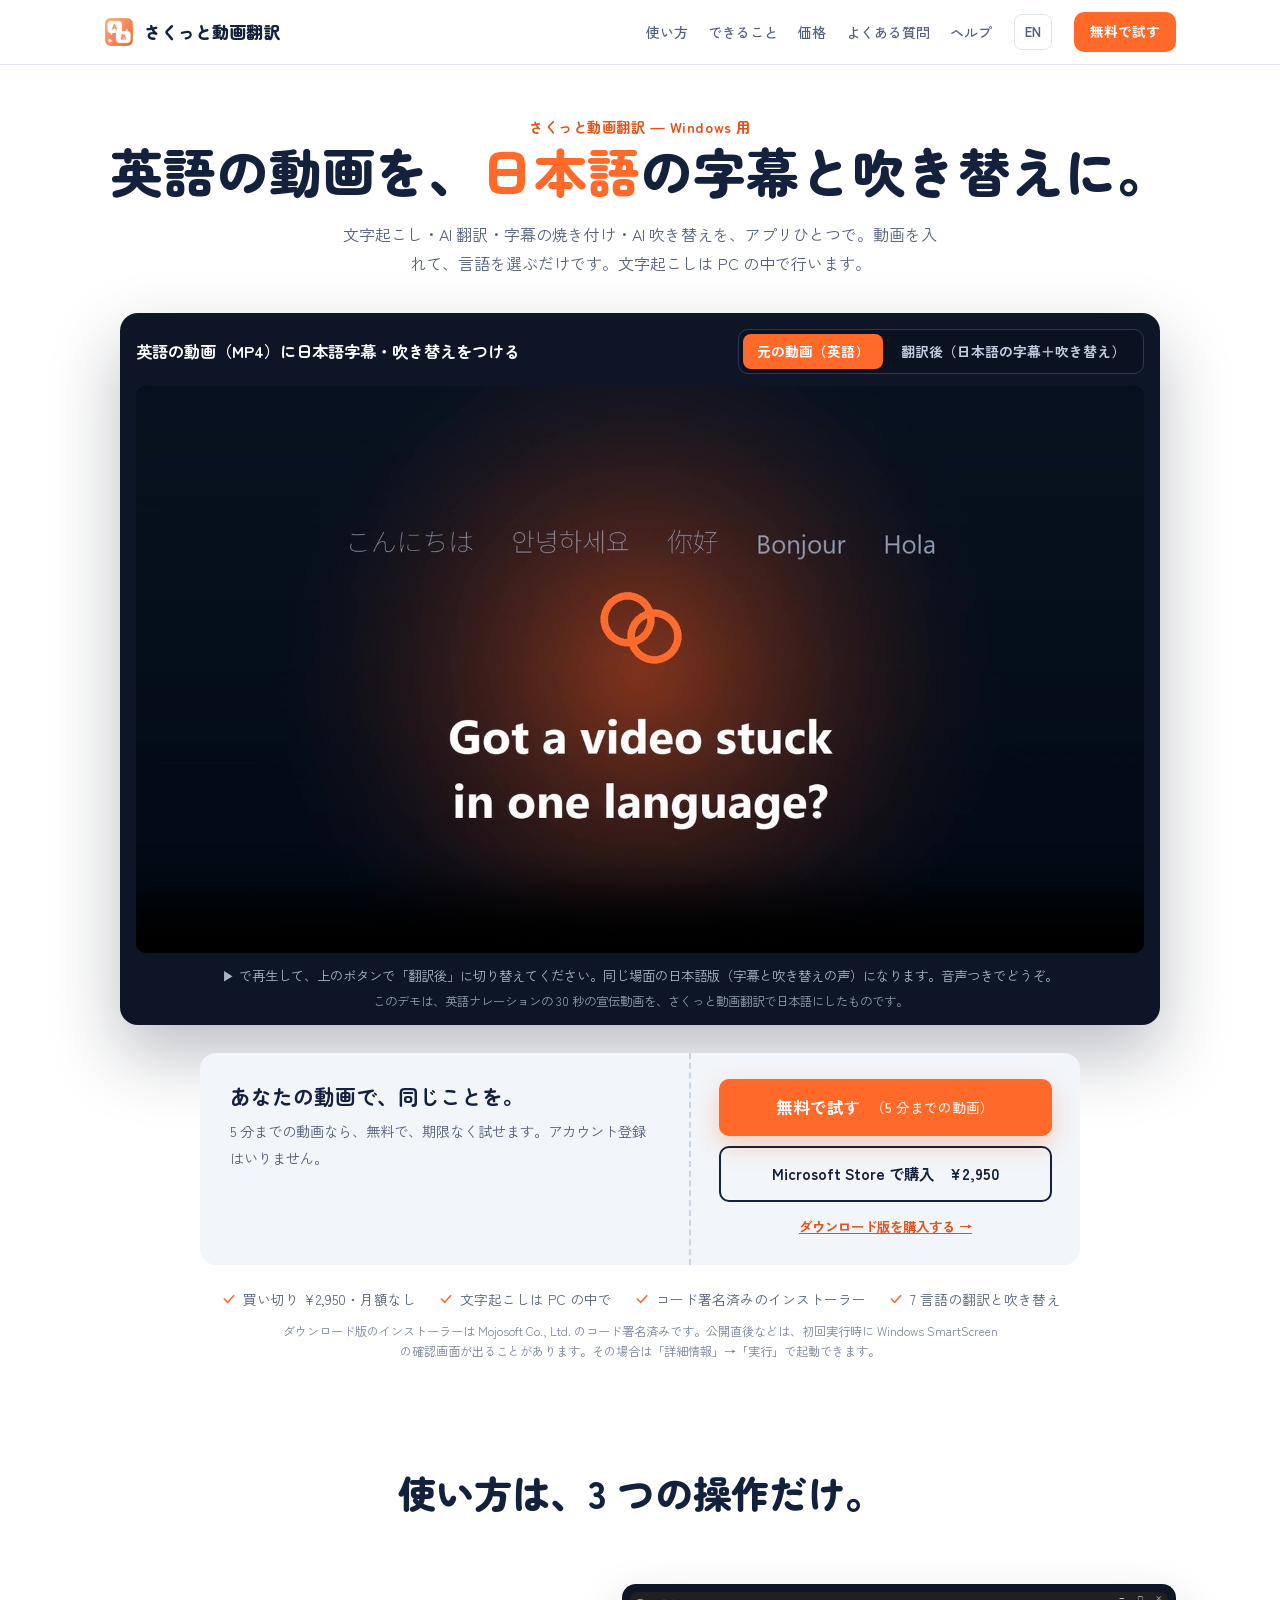
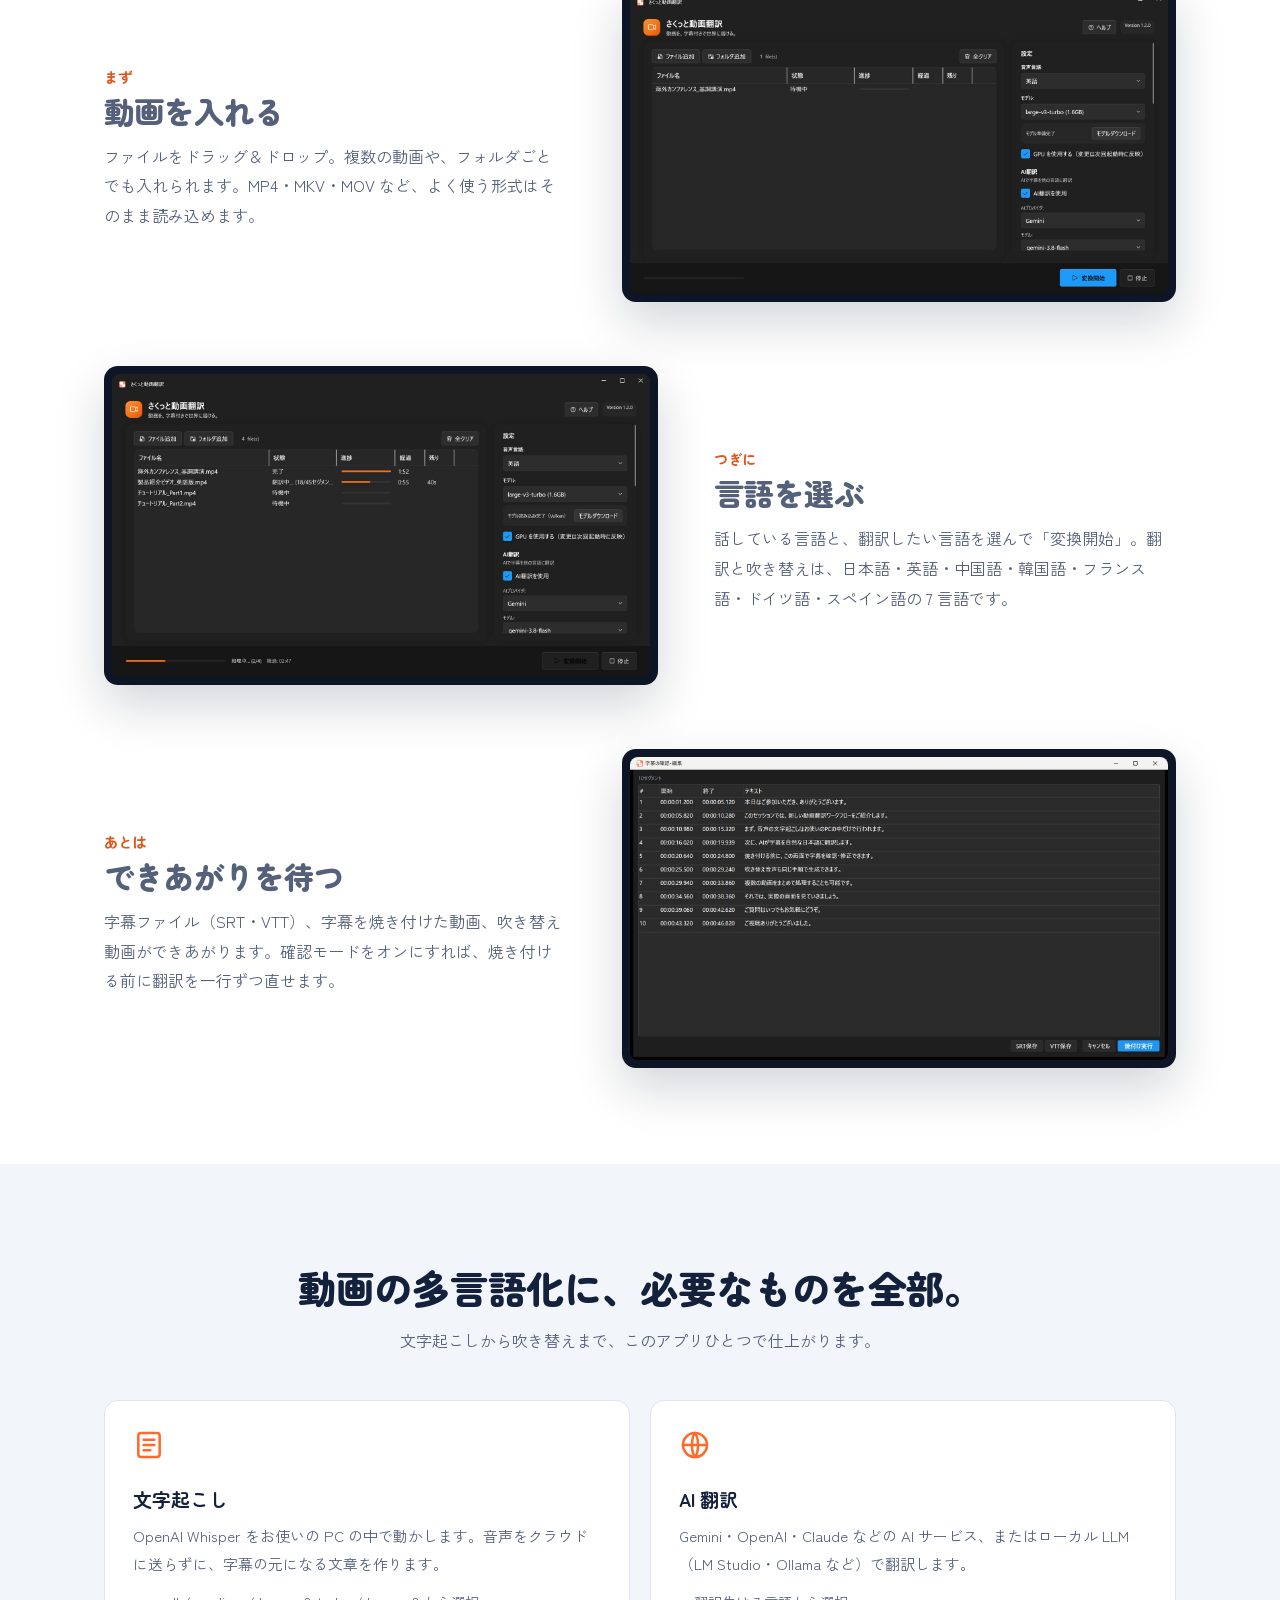
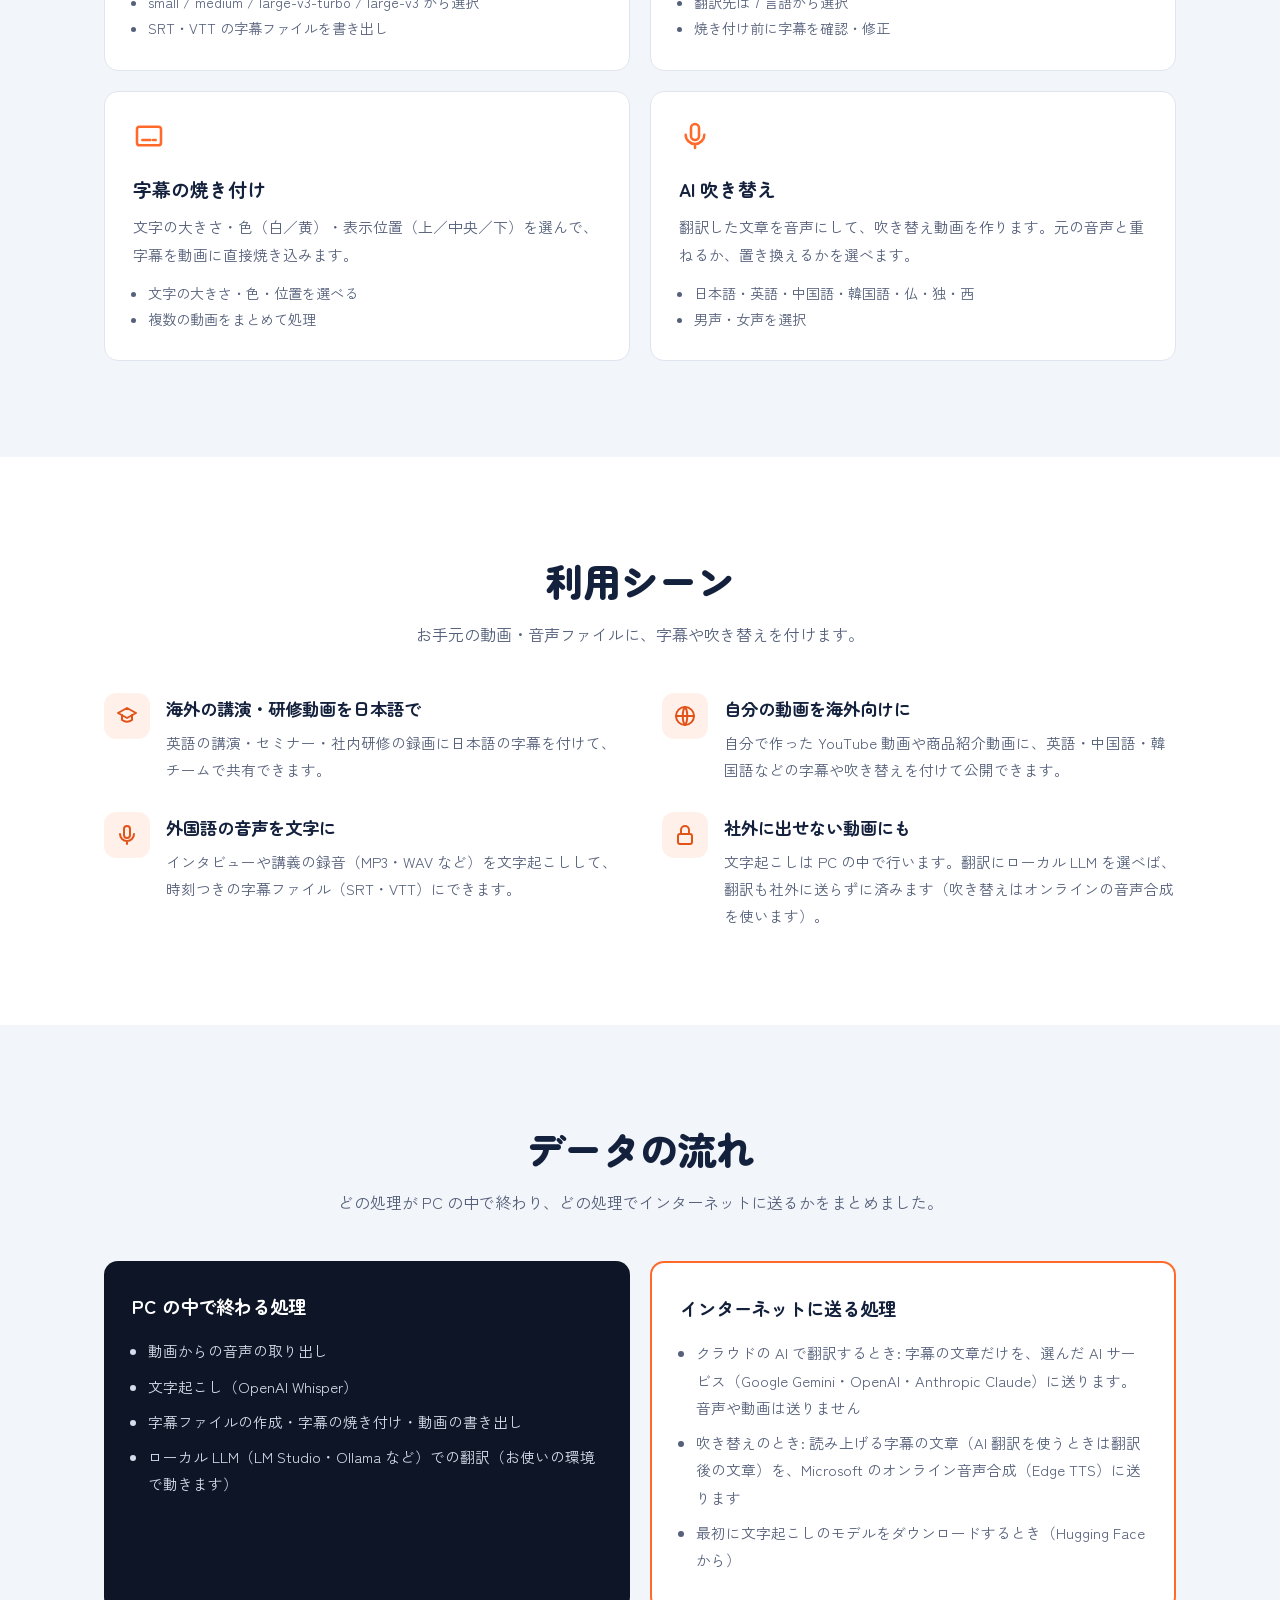
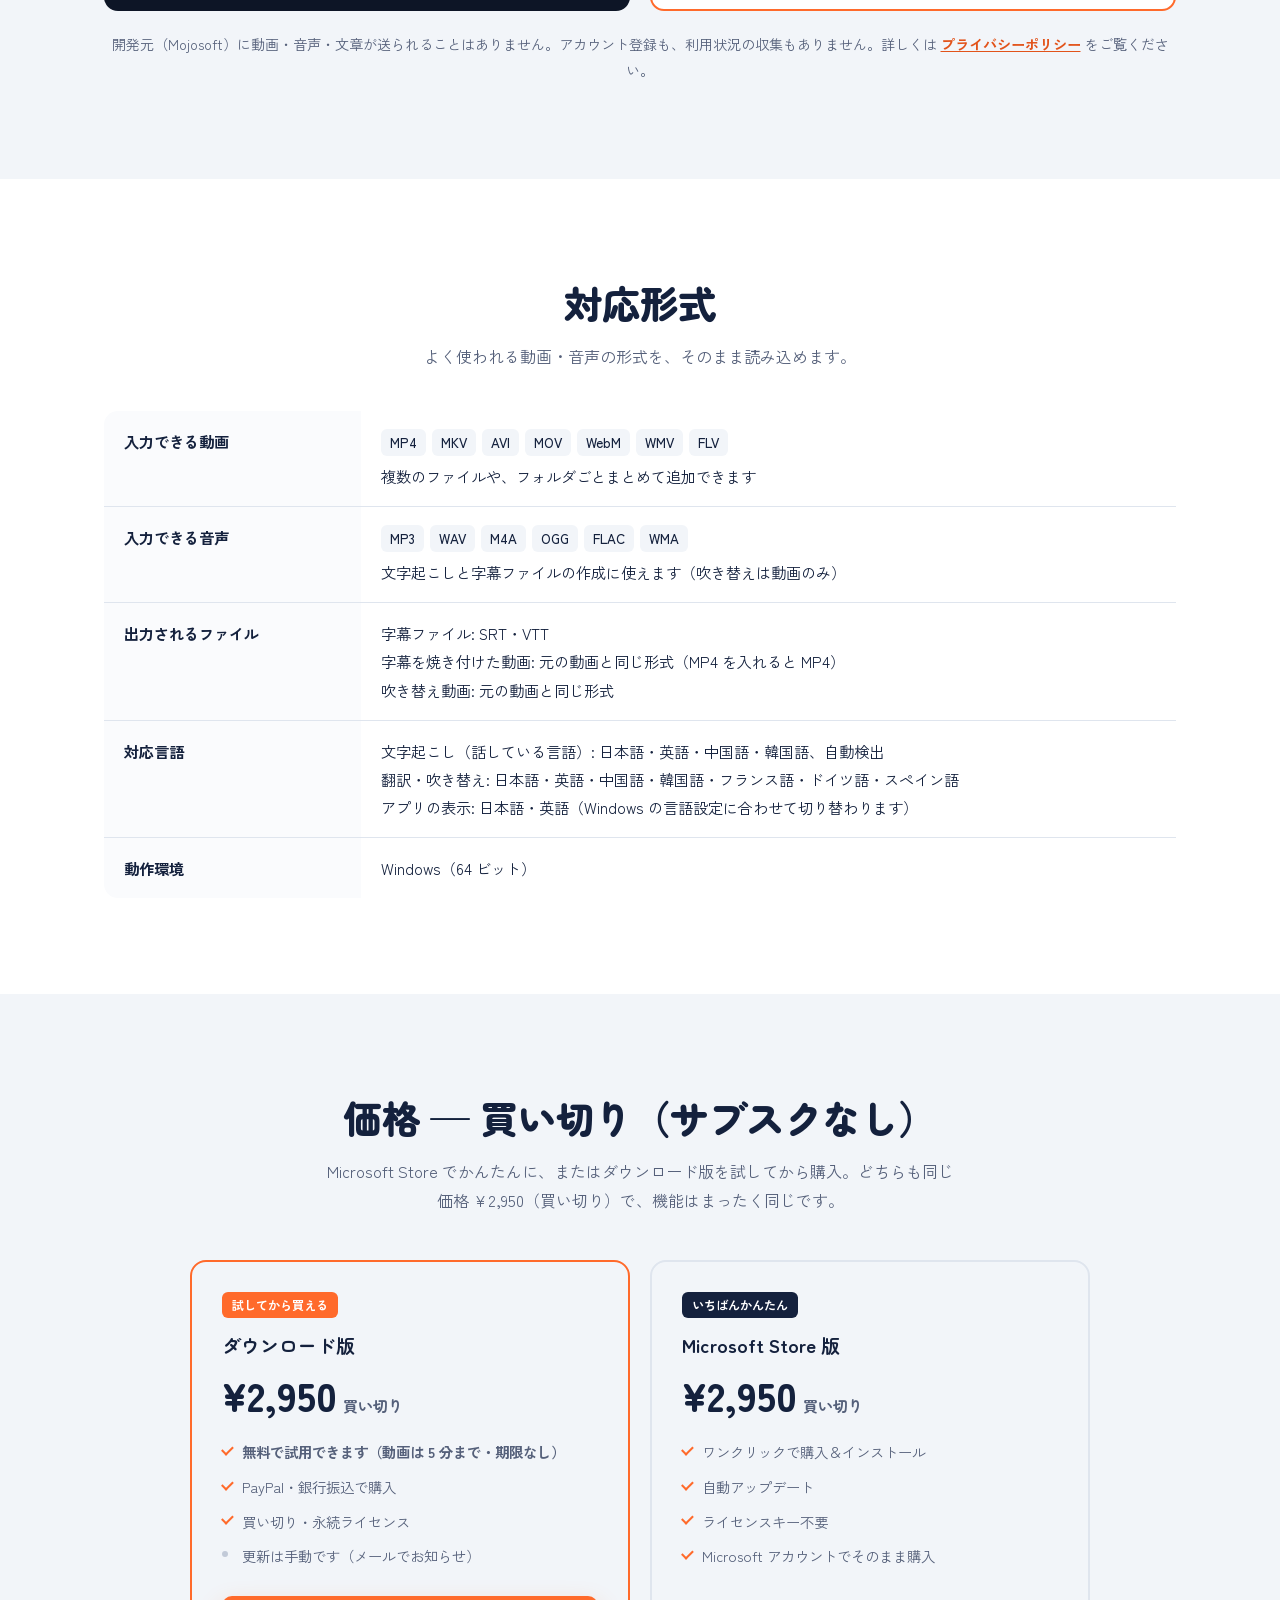
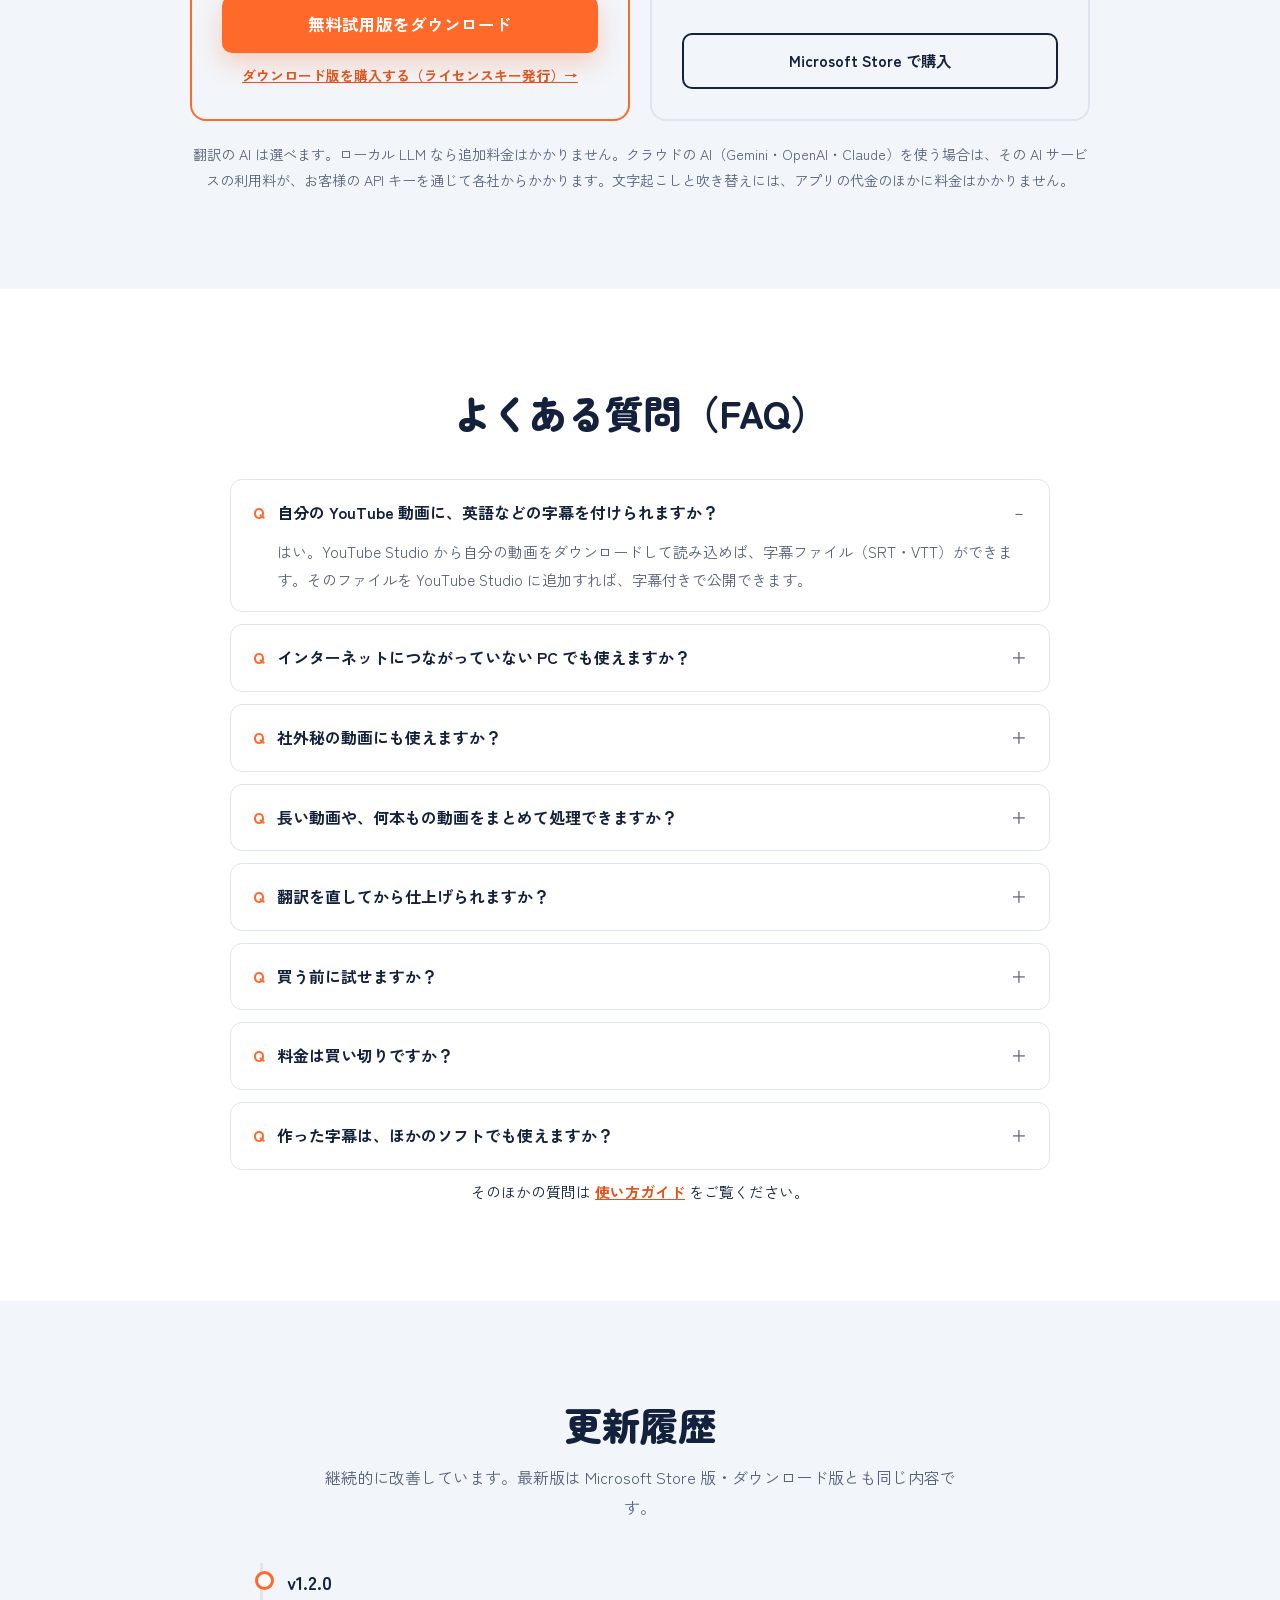
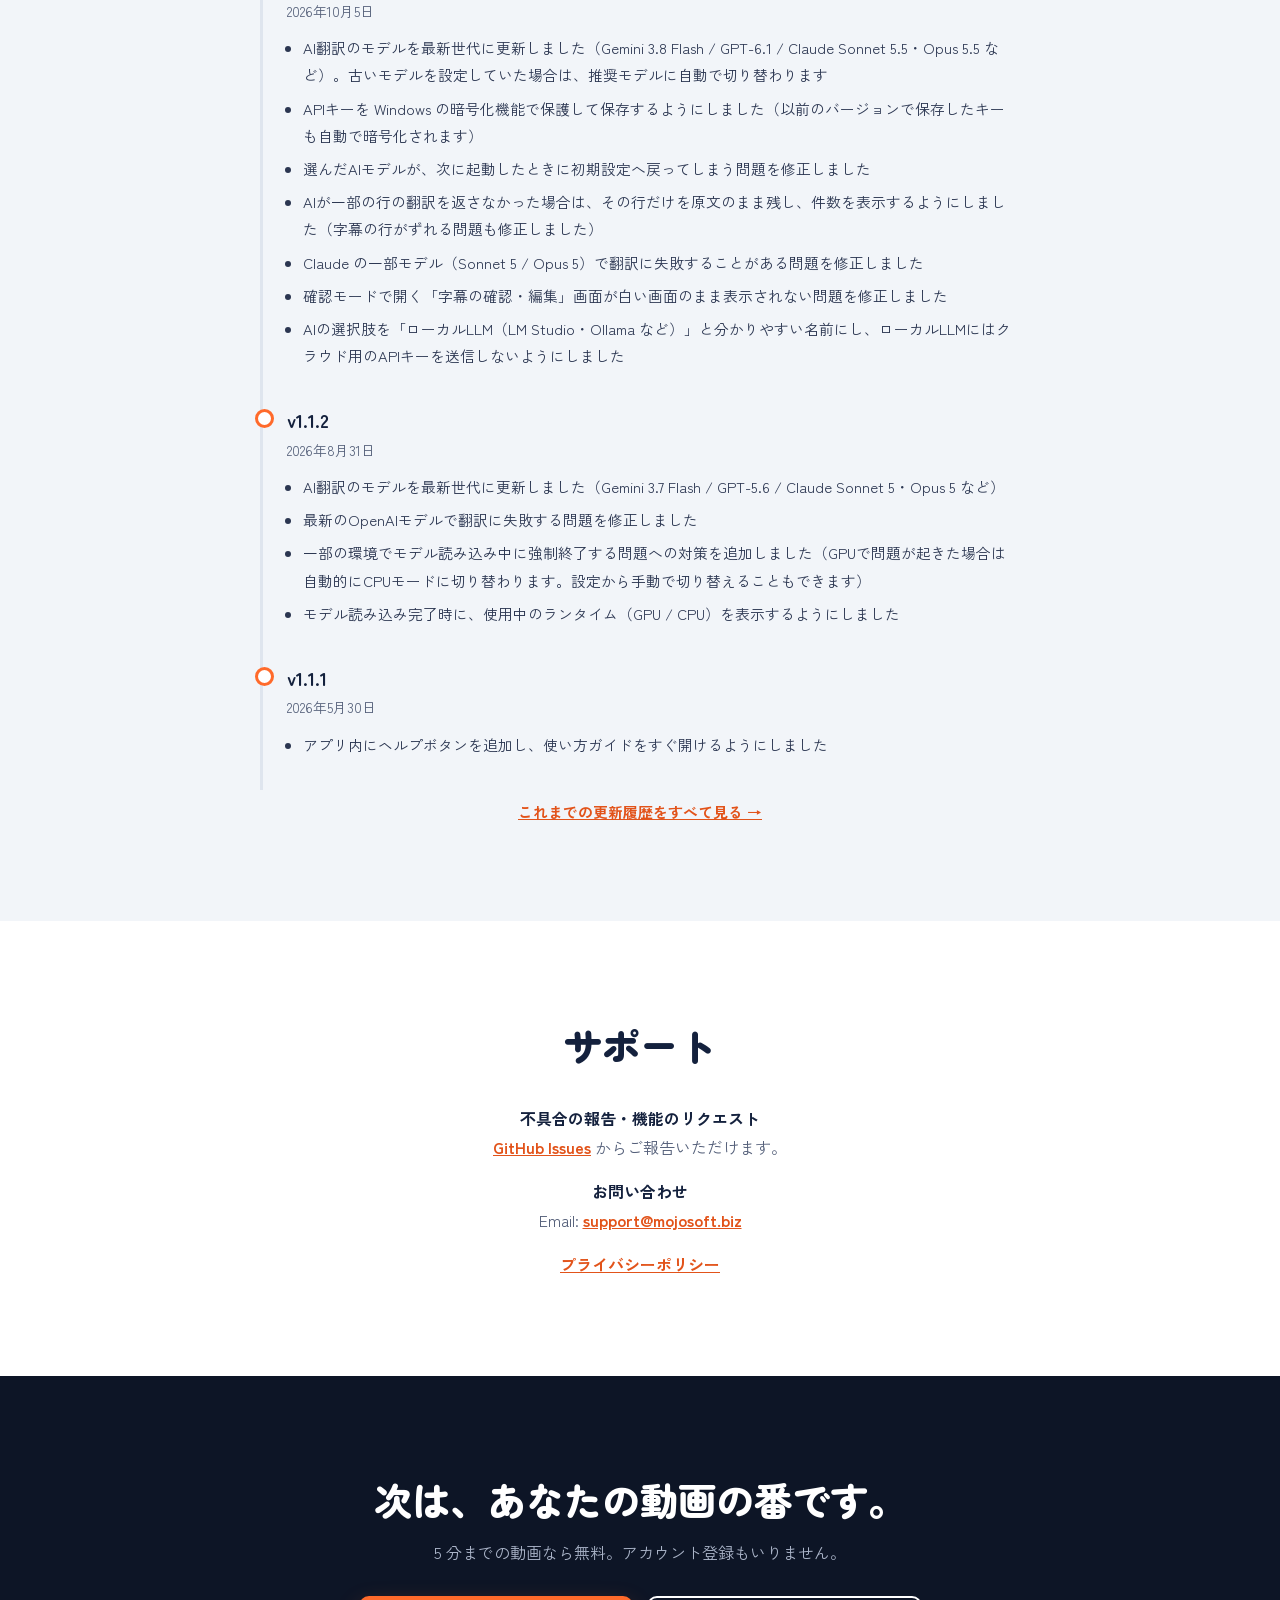
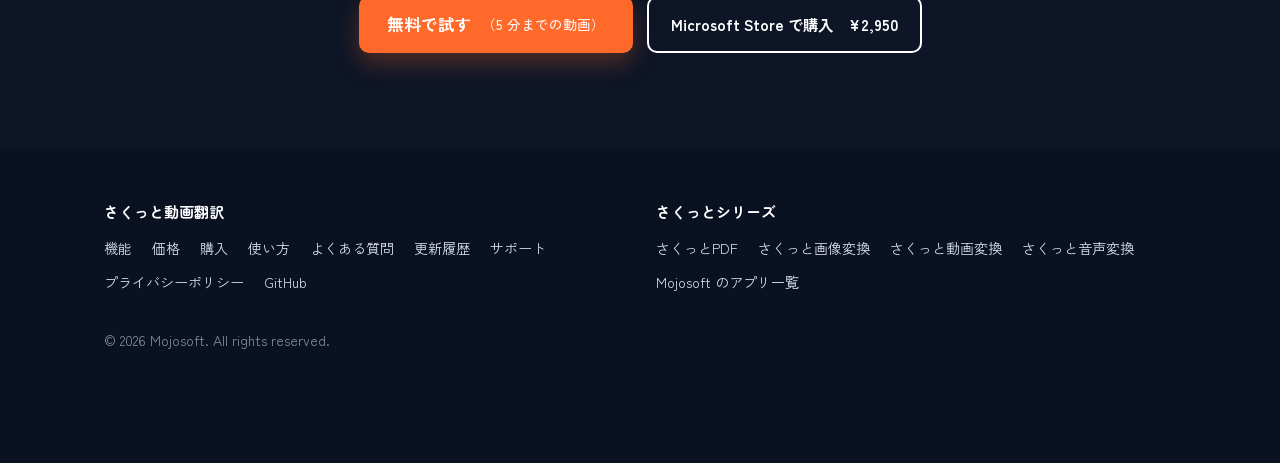
==== commit 6c9b4895: "fix(lp): 前後比較のつまみを「元の英語 ⇄ 翻訳後の日本語」を切り替える動画に 前後比較の 2 枚の画像は 0.58% しか違わず（字幕 1 行だけ）、つまみを動かしても違いが 見えなかった。" ====
--- a/index.html
+++ b/index.html
@@ -115,15 +115,20 @@
   <h1><span class="eyebrow">さくっと動画翻訳 ― Windows 用</span>英語の動画を、<b>日本語</b>の字幕と吹き替えに。</h1>
   <p class="lede">文字起こし・AI 翻訳・字幕の焼き付け・AI 吹き替えを、アプリひとつで。動画を入れて、言語を選ぶだけです。文字起こしは PC の中で行います。</p>
 
-  <div class="screen">
-    <div class="compare" id="compare">
-      <img src="compare-before.jpg" alt="翻訳前の英語の動画" width="1600" height="900">
-      <img class="after" src="compare-after.jpg" alt="さくっと動画翻訳で日本語の字幕を付けた同じ動画" width="1600" height="900">
-      <span class="lbl l">元の動画</span><span class="lbl r">さくっと動画翻訳のあと</span>
-      <div class="handle"></div>
-      <input type="range" min="0" max="100" value="22" aria-label="翻訳の前と後を比べる位置">
+  <div class="player">
+    <div class="player-top">
+      <h2 id="h-demo">英語の動画（MP4）に日本語字幕・吹き替えをつける</h2>
+      <div class="seg" role="group" aria-label="切り替えて比べる">
+        <button type="button" data-mode="en" aria-pressed="true">元の動画（英語）</button>
+        <button type="button" data-mode="ja" aria-pressed="false">翻訳後（日本語の字幕＋吹き替え）</button>
+      </div>
     </div>
-    <p class="hint">白いつまみを左右に動かして、翻訳の前と後を比べてください。吹き替えの声は、下のデモ動画で聞けます。</p>
+    <video id="demo" controls playsinline preload="metadata" poster="compare-before.jpg" data-poster-en="compare-before.jpg" data-poster-ja="compare-after.jpg">
+      <source src="combined_demo.mp4" type="video/mp4">
+      お使いのブラウザは動画再生に対応していません。
+    </video>
+    <p class="hint">▶ で再生して、上のボタンで「翻訳後」に切り替えてください。同じ場面の日本語版（字幕と吹き替えの声）になります。音声つきでどうぞ。</p>
+    <p class="hint">このデモは、英語ナレーションの 30 秒の宣伝動画を、さくっと動画翻訳で日本語にしたものです。</p>
   </div>
 
   <div class="ticket">
@@ -142,19 +147,6 @@
   </div>
   <p class="smallnote">ダウンロード版のインストーラーは Mojosoft Co., Ltd. のコード署名済みです。公開直後などは、初回実行時に Windows SmartScreen の確認画面が出ることがあります。その場合は「詳細情報」→「実行」で起動できます。</p>
 </div></div>
-
-<section class="band on-dark" aria-labelledby="h-demo"><div class="wrap center">
-  <h2 class="h2" id="h-demo">英語の動画（MP4）に日本語字幕・吹き替えをつける</h2>
-  <p class="sub">英語ナレーションの 30 秒のプロモ動画を、さくっと動画翻訳で日本語にしたデモです。音声つきでご覧ください。</p>
-  <div class="video">
-    <video controls playsinline preload="metadata" poster="poster_ja.jpg">
-      <source src="combined_demo.mp4" type="video/mp4">
-      お使いのブラウザは動画再生に対応していません。
-    </video>
-  </div>
-  <div class="chips"><span>0:00 — 英語原版</span><span>0:30 — 区切り</span><span>0:33 — 日本語吹替＋字幕</span></div>
-  <p class="caption"><strong>前半（0:00〜0:30）</strong>は英語ナレーション付きのプロモ動画。<strong>後半（0:33〜1:04）</strong>は同じ動画を「さくっと動画翻訳」で日本語化したものです。AI 吹き替えで音声を差し替え、翻訳した字幕を動画に焼き付けています。</p>
-</div></section>
 
 <section id="how"><div class="wrap">
   <h2 class="h2 center">使い方は、3 つの操作だけ。</h2>
@@ -325,11 +317,35 @@
 
 <script>
 (function () {
-  var c = document.getElementById('compare'); if (!c) return;
-  var r = c.querySelector('input');
-  function set(v) { c.style.setProperty('--pos', v + '%'); }
-  r.addEventListener('input', function () { set(r.value); });
-  set(r.value);
+  var v = document.getElementById('demo'); if (!v) return;
+  var btns = document.querySelectorAll('[data-mode]');
+  var OFFSET = 33.5, EN_END = 30.1, JA_START = 33.5, mode = 'en', pending = null;
+  var posters = { en: v.getAttribute('data-poster-en'), ja: v.getAttribute('data-poster-ja') };
+  function paint() {
+    btns.forEach(function (b) { b.setAttribute('aria-pressed', b.getAttribute('data-mode') === mode ? 'true' : 'false'); });
+    if (v.currentTime === 0 || v.paused) v.poster = posters[mode];
+  }
+  function seek(t) { if (v.readyState > 0) v.currentTime = t; else pending = t; }
+  function setMode(m) {
+    if (m === mode) return;
+    var t = v.currentTime;
+    t = (m === 'ja') ? ((t < EN_END ? t : 0) + OFFSET) : (t >= JA_START ? t - OFFSET : 0);
+    var playing = !v.paused;
+    mode = m; paint(); seek(t);
+    if (playing) v.play();
+  }
+  btns.forEach(function (b) { b.addEventListener('click', function () { setMode(b.getAttribute('data-mode')); }); });
+  v.addEventListener('loadedmetadata', function () { if (pending !== null) { v.currentTime = pending; pending = null; } });
+  v.addEventListener('play', function () { if (mode === 'ja' && v.currentTime < JA_START) v.currentTime = JA_START; });
+  v.addEventListener('timeupdate', function () { if (mode === 'en' && !v.seeking && v.currentTime >= EN_END && v.currentTime < JA_START) { v.pause(); v.currentTime = 0; } });
+  v.addEventListener('ended', function () { if (mode === 'ja') v.currentTime = JA_START; });
+  v.addEventListener('seeked', function () {
+    var t = v.currentTime;
+    if (t >= JA_START && mode !== 'ja') { mode = 'ja'; paint(); }
+    else if (t < EN_END && mode !== 'en') { mode = 'en'; paint(); }
+    else if (t >= EN_END && t < JA_START) { v.currentTime = (mode === 'ja') ? JA_START : 0; }
+  });
+  paint();
 })();
 </script>
 </body>
--- a/style.css
+++ b/style.css
@@ -44,17 +44,17 @@
 .hero h1 b{color:var(--accent);font-weight:900}
 .hero .lede{text-align:center;color:var(--sub);margin:14px auto 0;max-width:38em}
 
-/* before / after screen */
-.screen{margin:34px auto 0;max-width:1040px;background:var(--deep);border-radius:18px;padding:12px;box-shadow:0 30px 70px rgba(13,21,38,.28)}
-.compare{position:relative;aspect-ratio:16/9;border-radius:10px;overflow:hidden;user-select:none;touch-action:pan-y;background:#000}
-.compare img{position:absolute;inset:0;width:100%;height:100%;object-fit:cover;pointer-events:none}
-.compare .after{clip-path:inset(0 0 0 var(--pos,22%))}
-.compare .handle{position:absolute;top:0;bottom:0;left:var(--pos,22%);width:3px;background:#fff;transform:translateX(-50%);pointer-events:none}
-.compare .handle::after{content:"◀ ▶";position:absolute;top:50%;left:50%;transform:translate(-50%,-50%);background:#fff;color:var(--ink);font-size:.7rem;letter-spacing:.2em;padding:12px 11px 12px 13px;border-radius:999px;box-shadow:0 6px 18px rgba(0,0,0,.3);white-space:nowrap}
-.compare input{position:absolute;inset:0;width:100%;height:100%;opacity:0;cursor:ew-resize;margin:0}
-.compare .lbl{position:absolute;top:14px;font-family:var(--round);font-weight:700;font-size:.8rem;color:#fff;padding:5px 12px;border-radius:8px;background:rgba(13,21,38,.75)}
-.compare .lbl.l{left:14px}.compare .lbl.r{right:14px;background:var(--accent)}
-.screen .hint{color:var(--deep-sub);font-size:.84rem;text-align:center;padding:12px 8px 4px}
+/* demo player: switch between the English original and the Japanese version */
+.player{margin:34px auto 0;max-width:1040px;background:var(--deep);border-radius:18px;padding:16px 16px 10px;box-shadow:0 30px 70px rgba(13,21,38,.28)}
+.player-top{display:flex;align-items:center;justify-content:space-between;gap:12px 18px;flex-wrap:wrap;margin-bottom:12px}
+.player-top h2{font-family:var(--round);font-weight:700;font-size:1.02rem;line-height:1.5;color:#fff}
+.seg{display:inline-flex;background:#0a1120;border:1px solid #2b3858;border-radius:10px;padding:4px;gap:4px}
+.seg button{font:inherit;font-weight:700;font-size:.86rem;color:#c3cbe0;background:transparent;border:0;border-radius:8px;padding:8px 14px;cursor:pointer;line-height:1.4}
+.seg button:hover{color:#fff}
+.seg button[aria-pressed="true"]{background:var(--accent);color:#fff}
+.player video{width:100%;aspect-ratio:16/9;border-radius:10px;background:#000;display:block}
+.player .hint{color:var(--deep-sub);font-size:.84rem;text-align:center;padding:10px 8px 2px}
+.player .hint + .hint{padding-top:0;font-size:.78rem;opacity:.85}
 
 /* ticket CTA */
 .ticket{margin:28px auto 0;max-width:880px;background:var(--panel);border-radius:16px;display:grid;grid-template-columns:1.25fr 1fr;overflow:hidden}
@@ -199,7 +199,8 @@
   .ticket .r{border-left:0;border-top:2px dashed #c9d3e1}
   .row{grid-template-columns:1fr;gap:20px;margin-top:52px}.row:nth-of-type(even) .txt{order:0}
   section{padding:72px 0}
-  .screen{padding:8px;border-radius:14px}
+  .player{padding:10px 10px 8px;border-radius:14px}
+  .seg{width:100%}.seg button{flex:1;padding:8px 6px;font-size:.8rem}
   .spec th{width:34%}
   .sticky-cta{display:flex;gap:8px;position:fixed;left:0;right:0;bottom:0;z-index:45;background:rgba(255,255,255,.97);border-top:1px solid var(--line);padding:10px 12px}
   .sticky-cta .btn{flex:1;padding:13px 10px;font-size:.92rem}
